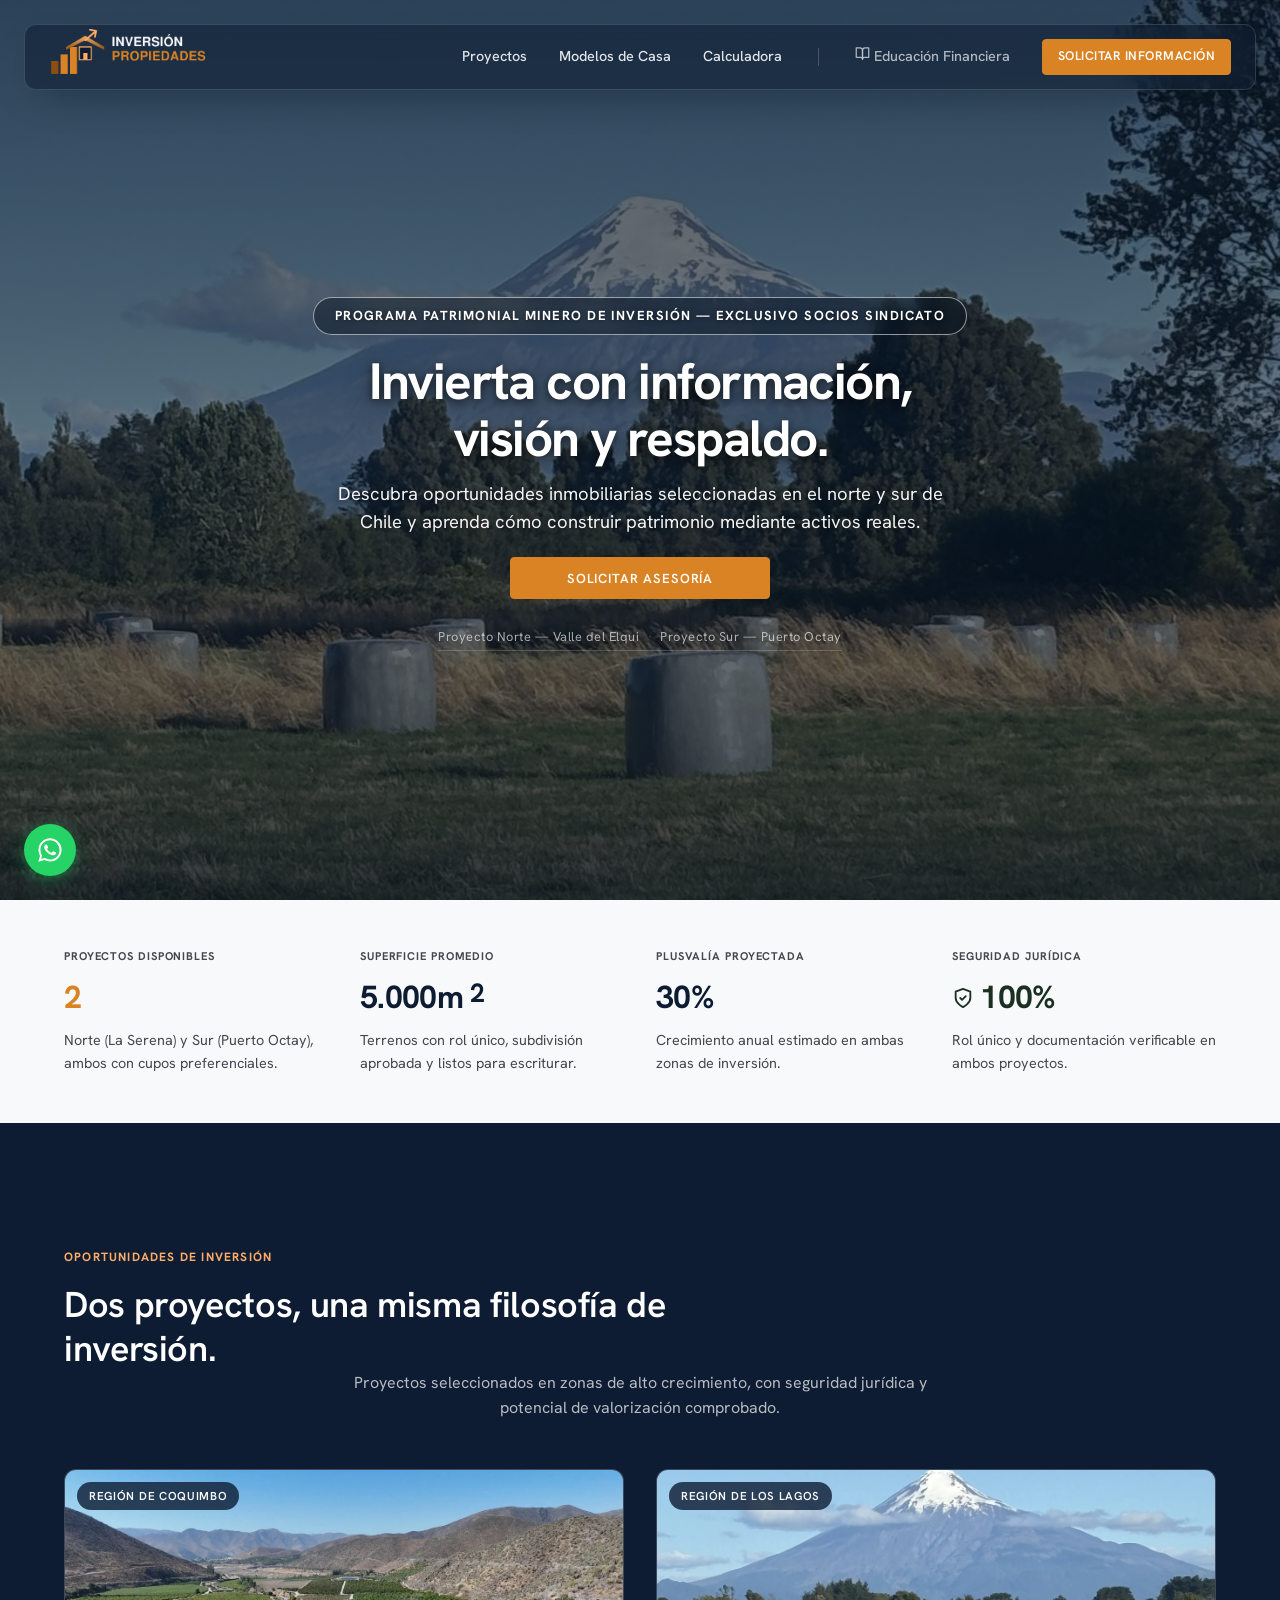
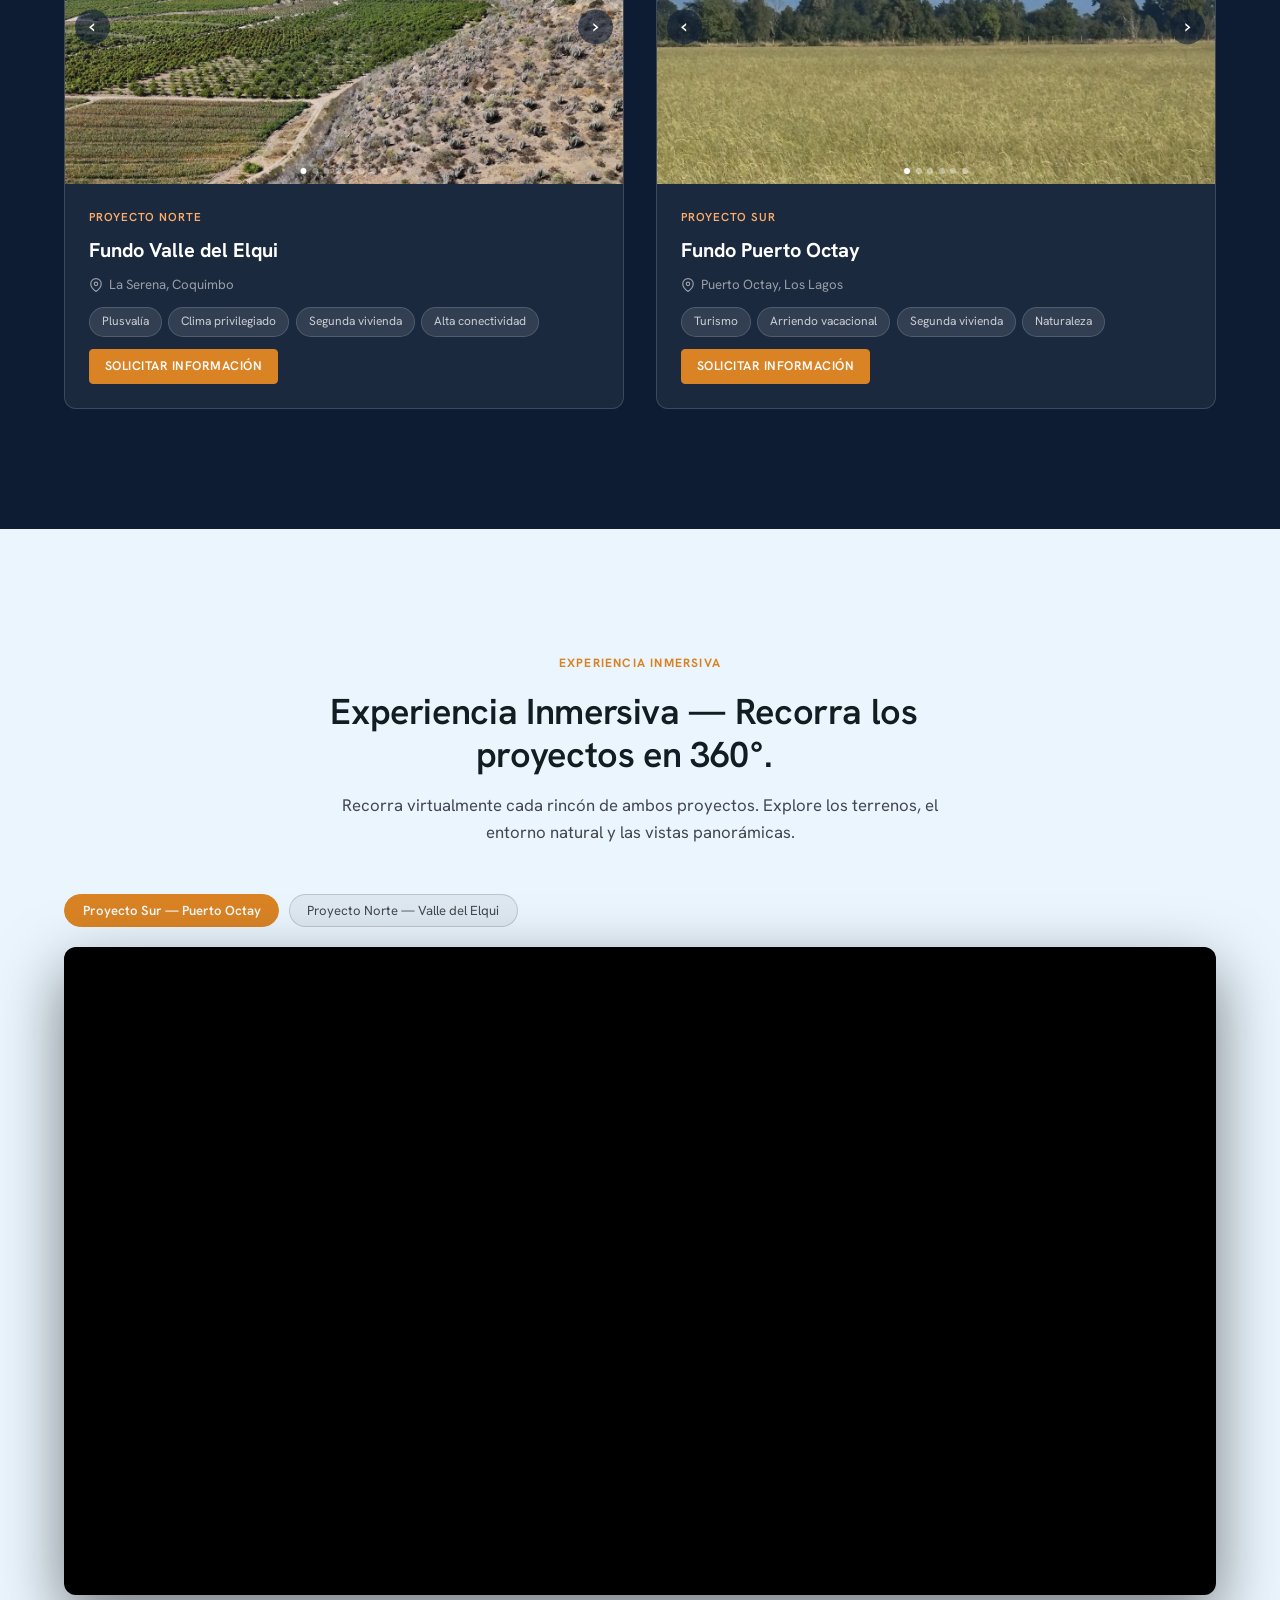
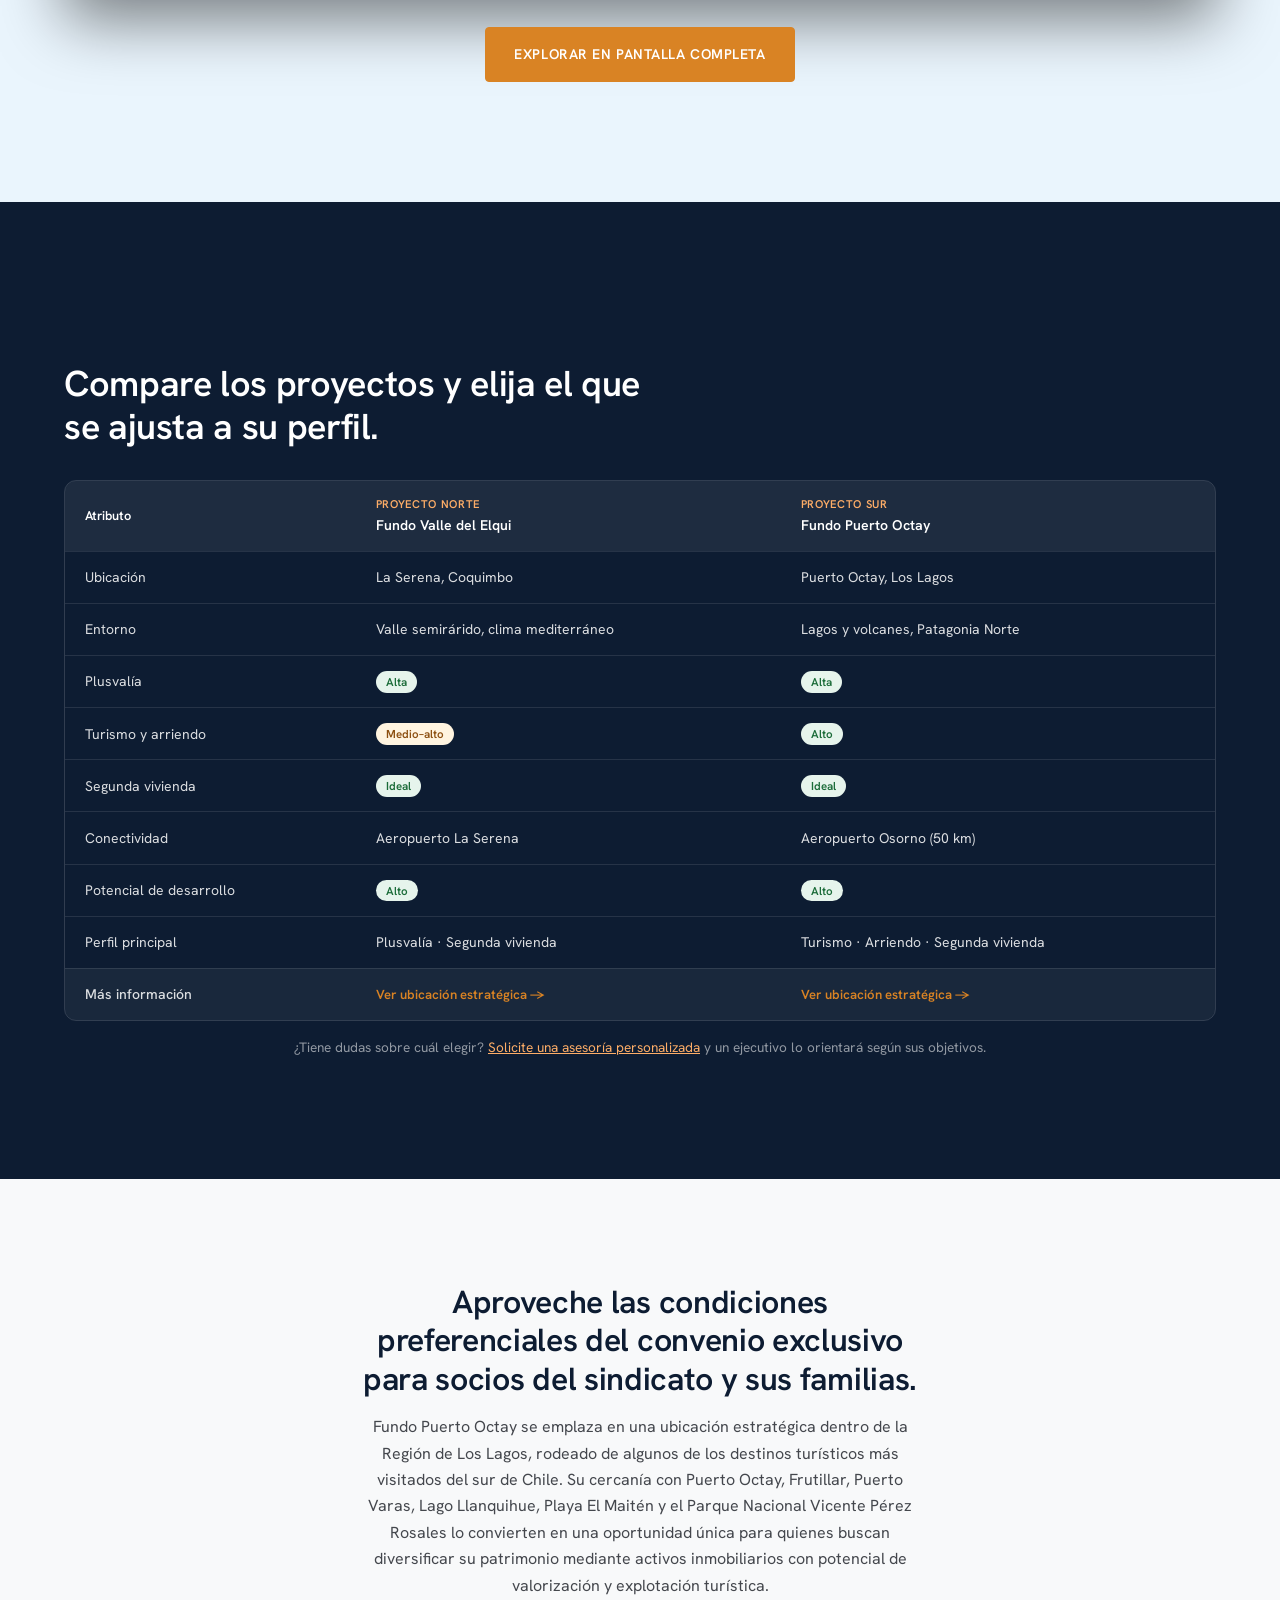
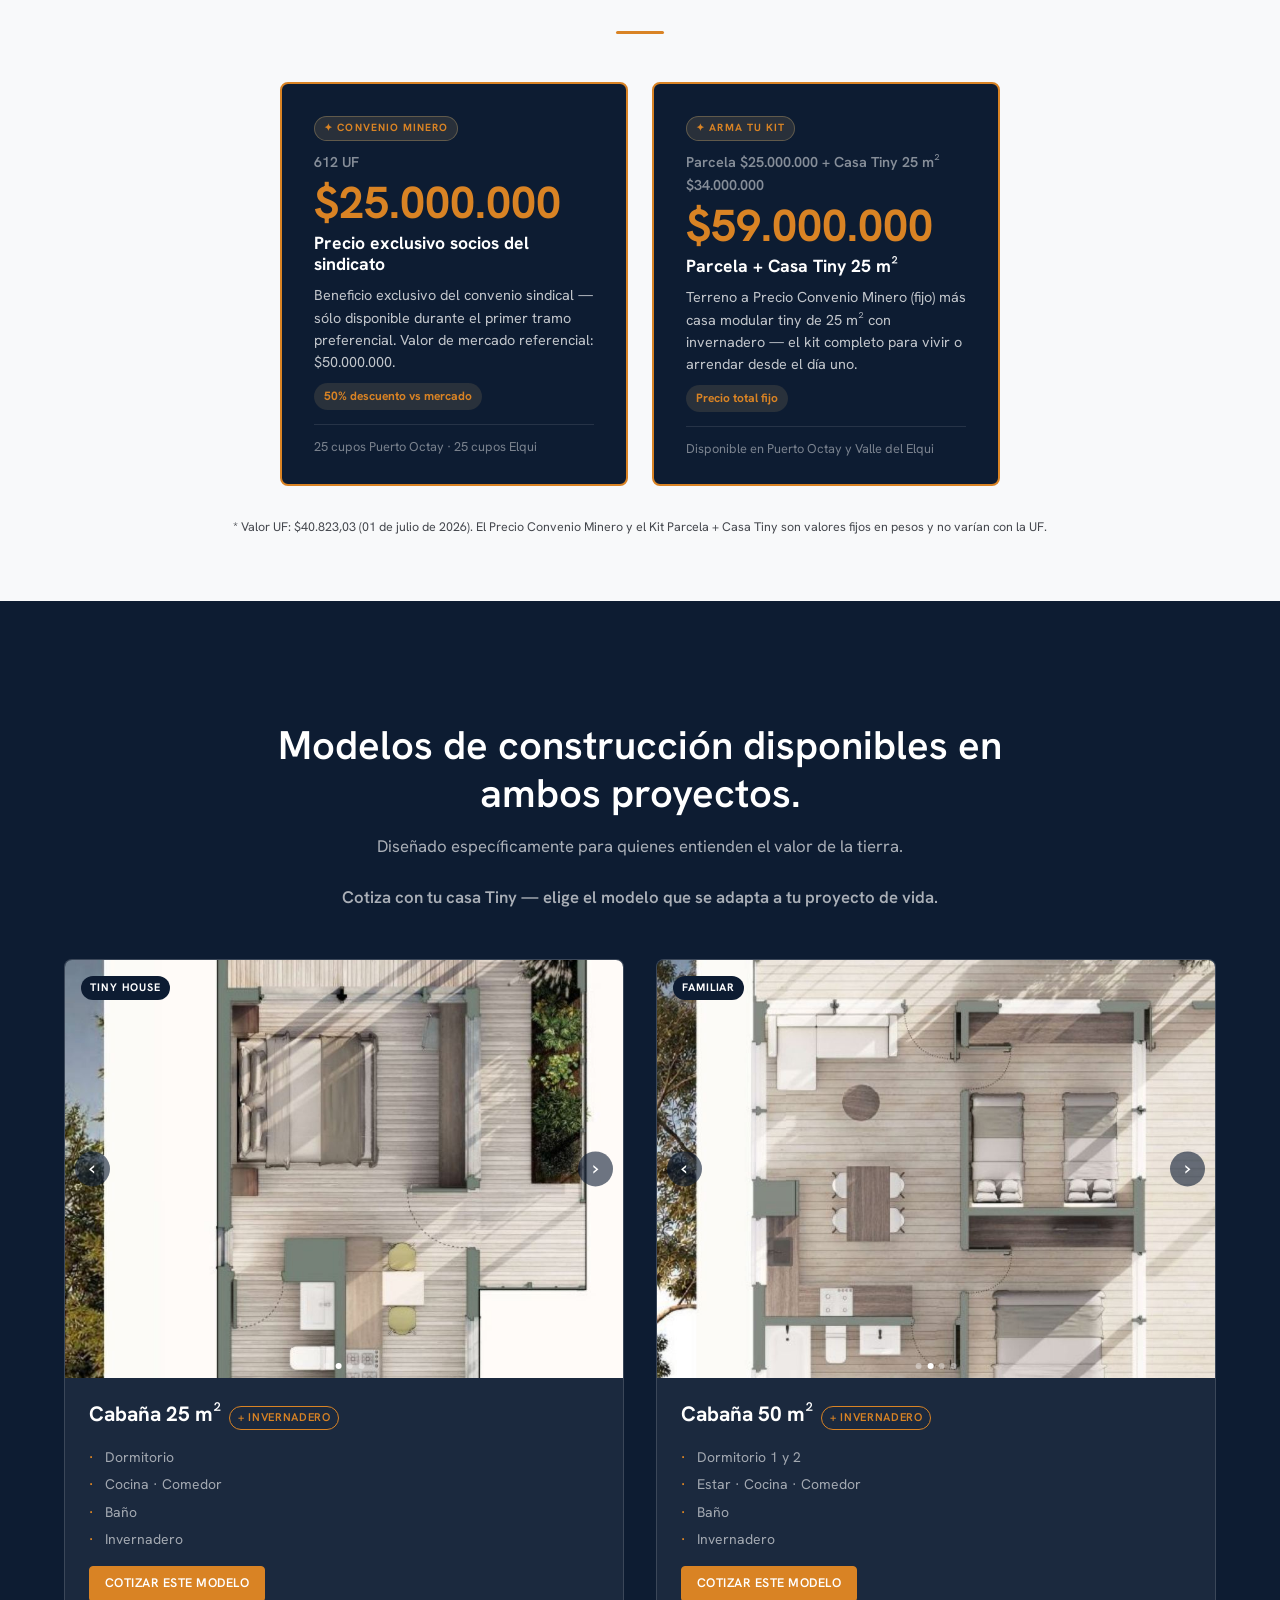
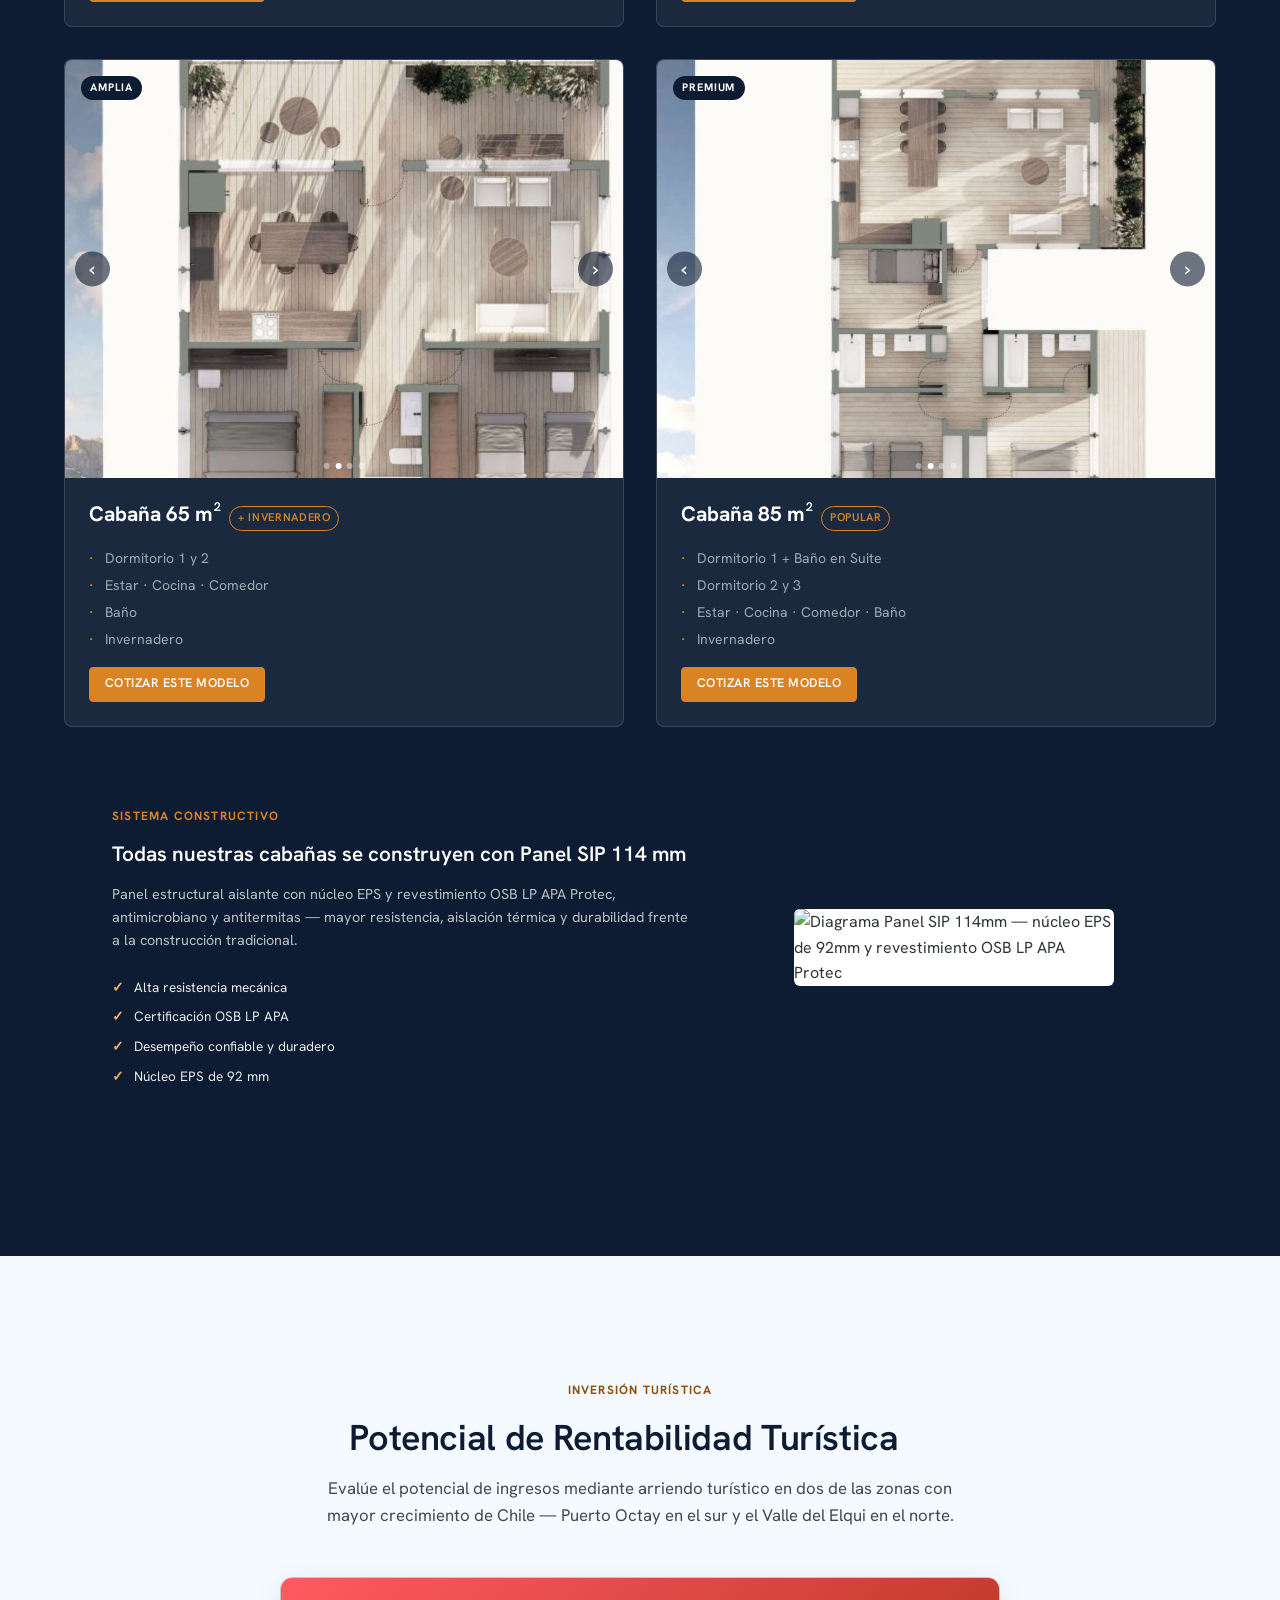
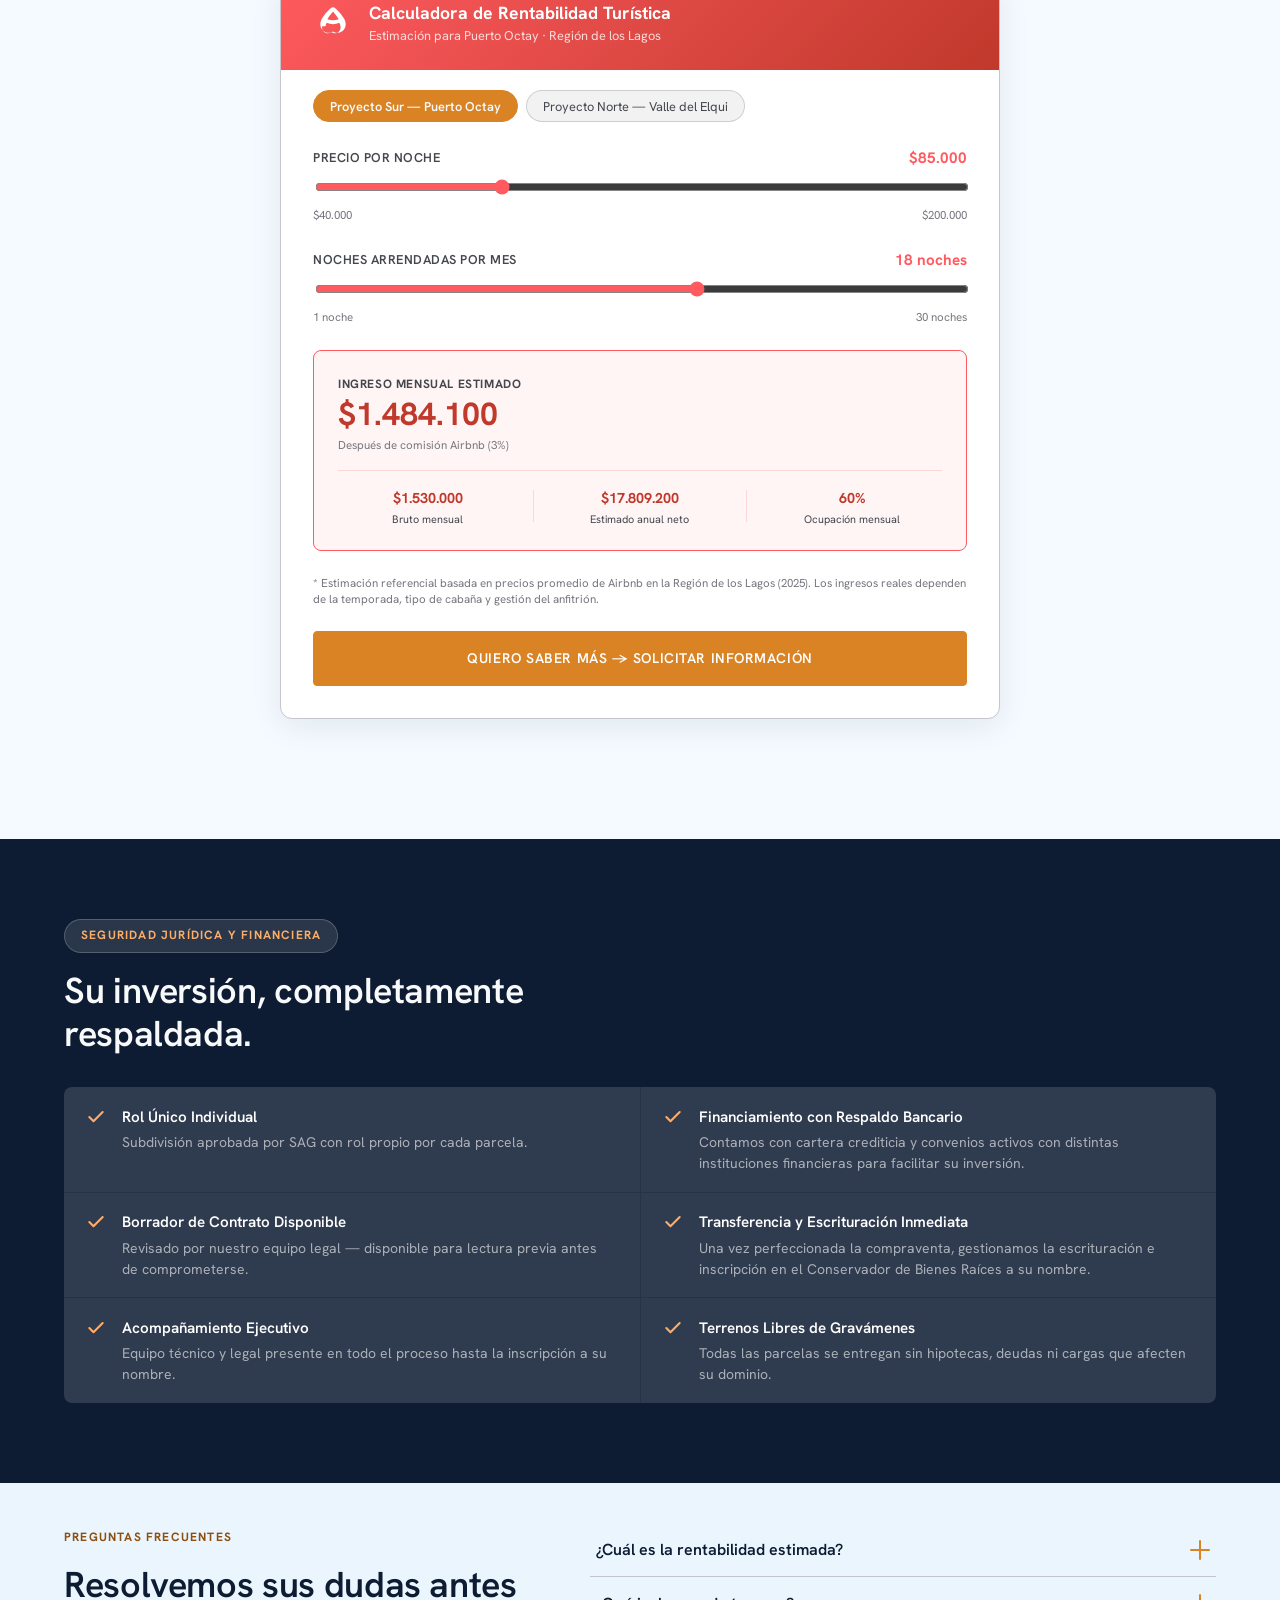
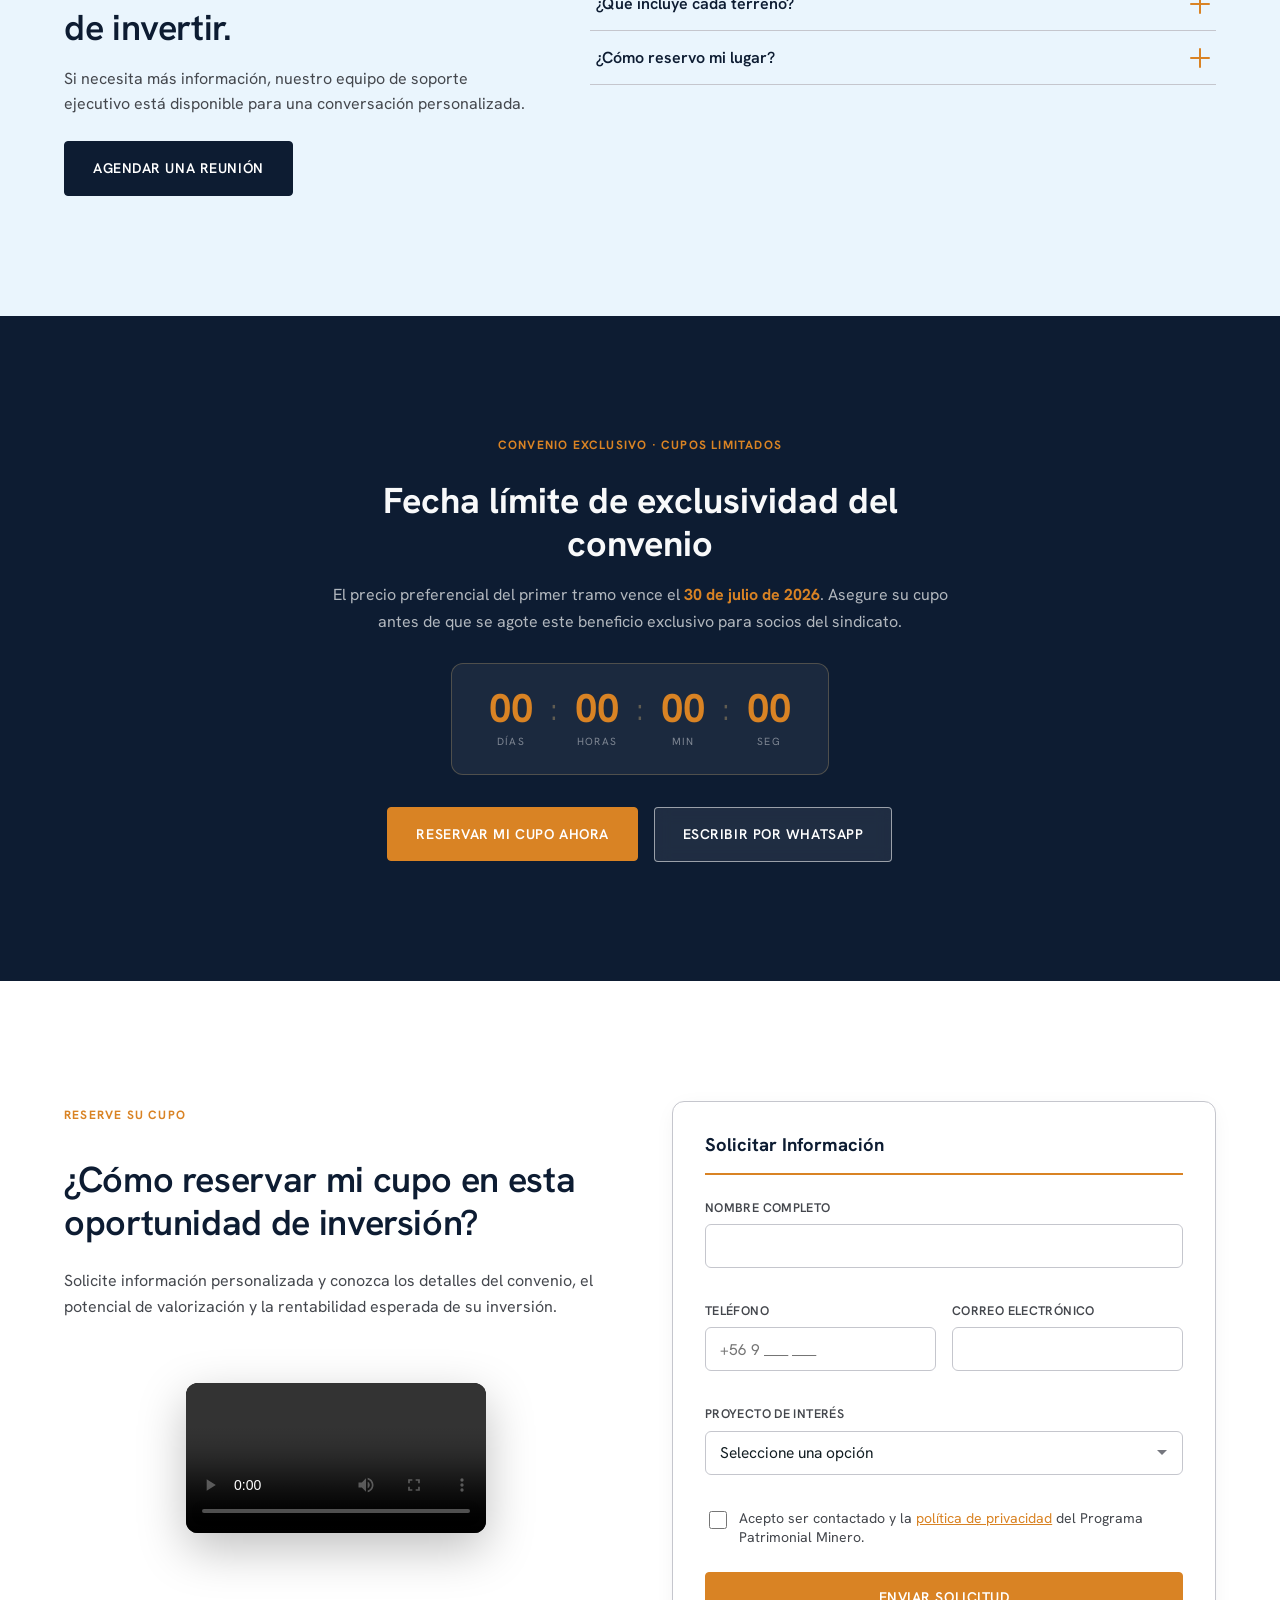
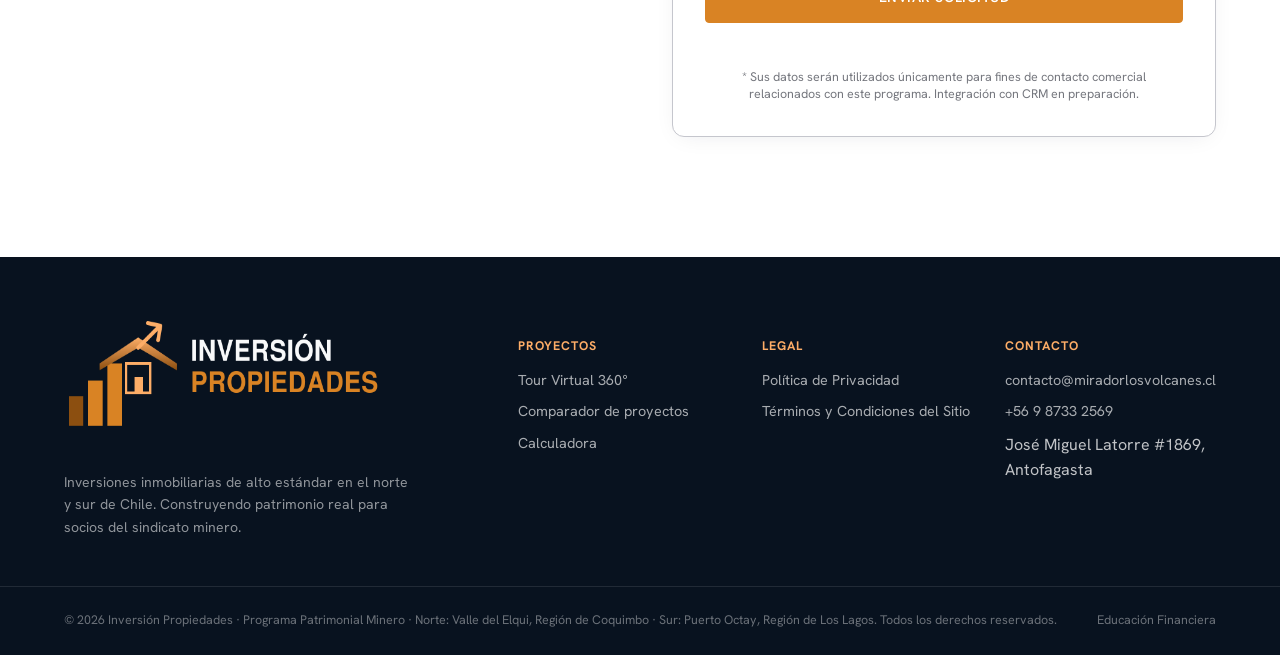
==== index.html @ 7488d9cf "Agregar banner Sistema Constructivo Panel SIP 114mm debajo de las tarjetas de casas (logo de proveed" ====
<!DOCTYPE html>
<html lang="es-CL">
<head>
  <meta charset="UTF-8">
  <meta name="viewport" content="width=device-width, initial-scale=1.0">
  <title>Programa Patrimonial Minero de Inversión | Fundo Puerto Octay — Puerto Octay</title>
  <meta name="description" content="Programa Patrimonial Minero de Inversión Inmobiliaria — Convenios Sindicales Mineros. 25 cupos exclusivos para socios del sindicato minero, con seguridad jurídica y plusvalía proyectada del 30% anual en Fundo Puerto Octay, Puerto Octay.">

  <!-- Open Graph -->
  <meta property="og:type" content="website">
  <meta property="og:title" content="Programa Patrimonial Minero de Inversión | Fundo Puerto Octay">
  <meta property="og:description" content="El legado de la minería, asegurado en la tierra. Inversión inmobiliaria de alto estándar en el corazón de Los Volcanes, Puerto Octay.">
  <meta property="og:image" content="assets/images/hero-volcanes.jpg">
  <meta property="og:locale" content="es_CL">
  <meta property="og:site_name" content="Programa Patrimonial Minero de Inversión">

  <link rel="preconnect" href="https://fonts.googleapis.com">
  <link rel="preconnect" href="https://fonts.gstatic.com" crossorigin>
  <link href="https://fonts.googleapis.com/css2?family=Hanken+Grotesk:wght@400;500;600;700&display=swap" rel="stylesheet">

  <link rel="icon" type="image/png" sizes="32x32" href="assets/images/favicon-32.png">
  <link rel="icon" type="image/png" sizes="192x192" href="assets/images/favicon-192.png">
  <link rel="apple-touch-icon" sizes="180x180" href="assets/images/favicon-180.png">
  <link rel="stylesheet" href="css/styles.css">

  <script>
    document.documentElement.classList.add('js');
    window.addEventListener('load', function () {
      setTimeout(function () {
        if (!window.__revealInit) {
          var els = document.querySelectorAll('.reveal');
          for (var i = 0; i < els.length; i++) { els[i].classList.add('is-visible'); }
        }
      }, 1000);
    });
  </script>
</head>
<body>

  <!-- ===================== HEADER ===================== -->
  <header class="header" id="header">
    <div class="container header__inner">
      <a href="#hero" class="header__logo"><img src="assets/images/logo-inversion-propiedades-header.png" alt="Inversión Propiedades" class="header__logo-img" height="56"></a>

      <!-- Links escritorio -->
      <div class="nav__desktop">
        <a href="#proyectos" class="nav__link">Proyectos</a>
        <a href="#masterplan" class="nav__link">Modelos de Casa</a>
        <a href="#rentabilidad" class="nav__link">Calculadora</a>
        <span class="nav__divider" aria-hidden="true"></span>
        <a href="pages/educacion-financiera.html" class="nav__link nav__link--blog" target="_blank" rel="noopener">
          <svg width="15" height="15" viewBox="0 0 24 24" fill="none" stroke="currentColor" stroke-width="2" stroke-linecap="round" stroke-linejoin="round" aria-hidden="true"><path d="M2 3h6a4 4 0 0 1 4 4v14a3 3 0 0 0-3-3H2z"/><path d="M22 3h-6a4 4 0 0 0-4 4v14a3 3 0 0 1 3-3h7z"/></svg>
          Educación Financiera
        </a>
        <a href="#formulario" class="btn btn--primary btn--sm">Solicitar Información</a>
      </div>

      <button class="nav__toggle" id="navToggle" aria-label="Abrir menú" aria-expanded="false" aria-controls="nav">
        <span></span><span></span><span></span>
      </button>
    </div>
  </header>

  <!-- Drawer lateral -->
  <nav class="nav" id="nav" aria-label="Navegación principal">
    <div class="nav__drawer-header">
      <span class="nav__drawer-title">Menú de Navegación</span>
      <button class="nav__drawer-close" id="navClose" aria-label="Cerrar menú">✕</button>
    </div>
    <a href="#proyectos" class="nav__link">Proyectos</a>
    <a href="#masterplan" class="nav__link">Modelos de Casa</a>
    <a href="#rentabilidad" class="nav__link">Calculadora</a>
    <a href="#faq" class="nav__link">Preguntas Frecuentes</a>
    <a href="pages/educacion-financiera.html" class="nav__link" target="_blank" rel="noopener">Educación Financiera</a>
    <a href="#formulario" class="btn btn--primary nav__drawer-cta">Solicitar Información</a>
  </nav>
  <div class="nav__backdrop" id="navBackdrop"></div>

  <main>

    <!-- ===================== HERO ===================== -->
    <section class="hero" id="hero">
      <div class="hero__media" aria-hidden="true">
        <img src="assets/images/hero-volcanes.jpg" alt="" class="hero__img" loading="eager">
        <div class="hero__overlay"></div>
      </div>

            <div class="container hero__content">

        <span class="hero__badge reveal">PROGRAMA PATRIMONIAL MINERO DE INVERSIÓN — EXCLUSIVO SOCIOS SINDICATO</span>
        <h1 class="hero__title reveal">Invierta con información,<br>visión y respaldo.</h1>
        <p class="hero__subtitle reveal">Descubra oportunidades inmobiliarias seleccionadas en el norte y sur de Chile y aprenda cómo construir patrimonio mediante activos reales.</p>
        <div class="hero__tour-actions reveal">
          <a href="#formulario" class="btn btn--primary">Solicitar asesoría</a>
        </div>
        <div class="hero__projects-hint reveal">
          <a href="#proyectos" class="hero__scroll-hint">
            <span>Proyecto Norte — Valle del Elqui</span>
            <span class="hero__hint-sep" aria-hidden="true">·</span>
            <span>Proyecto Sur — Puerto Octay</span>
          </a>
        </div>
      </div>
    </section>


    <!-- ===================== STATS ===================== -->
    <section class="stats" aria-label="Cifras del programa">
      <div class="container stats__grid">
        <article class="stat reveal">
          <span class="stat__label">Proyectos Disponibles</span>
          <span class="stat__value stat__value--copper">2</span>
          <p class="stat__desc">Norte (La Serena) y Sur (Puerto Octay), ambos con cupos preferenciales.</p>
        </article>
        <article class="stat reveal">
          <span class="stat__label">Superficie Promedio</span>
          <span class="stat__value">5.000m<sup>2</sup></span>
          <p class="stat__desc">Terrenos con rol único, subdivisión aprobada y listos para escriturar.</p>
        </article>
        <article class="stat reveal">
          <span class="stat__label">Plusvalía Proyectada</span>
          <span class="stat__value">30%</span>
          <p class="stat__desc">Crecimiento anual estimado en ambas zonas de inversión.</p>
        </article>
        <article class="stat reveal">
          <span class="stat__label">Seguridad Jurídica</span>
          <span class="stat__value stat__value--icon"><svg width="22" height="22" viewBox="0 0 24 24" fill="none" stroke="currentColor" stroke-width="2" stroke-linecap="round" stroke-linejoin="round" aria-hidden="true"><path d="M12 22s8-4 8-10V5l-8-3-8 3v7c0 6 8 10 8 10Z"/><path d="m9 12 2 2 4-4"/></svg>100%</span>
          <p class="stat__desc">Rol único y documentación verificable en ambos proyectos.</p>
        </article>
      </div>
    </section>


    <!-- ===================== PROYECTOS DISPONIBLES ===================== -->
    <section class="proyectos" id="proyectos">
      <div class="container">
        <span class="eyebrow reveal">Oportunidades de Inversión</span>
        <h2 class="section-title reveal">Dos proyectos, una misma filosofía de inversión.</h2>
        <p class="proyectos__lead reveal">Proyectos seleccionados en zonas de alto crecimiento, con seguridad jurídica y potencial de valorización comprobado.</p>
        <div class="proyectos__grid">
          <article class="proyecto-card reveal" id="card-norte">
            <div class="proyecto-card__media">
              <div class="card-carousel" id="carousel-norte">
                <div class="card-carousel__track">
                  <img src="assets/images/norte/norte-gallery-1.webp" alt="Fundo Valle del Elqui — La Serena" loading="lazy">
                  <img src="assets/images/norte/norte-gallery-3.webp" alt="Fundo Valle del Elqui — Terrenos" loading="lazy">
                  <img src="assets/images/norte/norte-gallery-4.webp" alt="Fundo Valle del Elqui — Entorno" loading="lazy">
                  <img src="assets/images/norte/norte-gallery-5.webp" alt="Fundo Valle del Elqui — Plusvalía" loading="lazy">
                  <img src="assets/images/norte/norte-gallery-8.webp" alt="Fundo Valle del Elqui — Clima" loading="lazy">
                  <img src="assets/images/norte/norte-gallery-9.webp" alt="Fundo Valle del Elqui — Vista" loading="lazy">
                  <img src="assets/images/norte/norte-gallery-10.webp" alt="Fundo Valle del Elqui — Paisaje" loading="lazy">
                  <img src="assets/images/norte/norte-gallery-11.webp" alt="Fundo Valle del Elqui — Premium" loading="lazy">
                </div>
                <button class="card-carousel__btn card-carousel__btn--prev" onclick="moveCarousel('carousel-norte',-1)" aria-label="Imagen anterior">‹</button>
                <button class="card-carousel__btn card-carousel__btn--next" onclick="moveCarousel('carousel-norte',1)" aria-label="Siguiente imagen">›</button>
                <div class="card-carousel__dots" id="carousel-norte-dots">
                  <span class="card-carousel__dot card-carousel__dot--active"></span>
                  <span class="card-carousel__dot"></span>
                  <span class="card-carousel__dot"></span>
                  <span class="card-carousel__dot"></span>
                  <span class="card-carousel__dot"></span>
                  <span class="card-carousel__dot"></span>
                  <span class="card-carousel__dot"></span>
                  <span class="card-carousel__dot"></span>
                </div>
              </div>
              <span class="proyecto-card__region">Región de Coquimbo</span>
            </div>
            <div class="proyecto-card__body">
              <span class="proyecto-card__eyebrow">Proyecto Norte</span>
              <h3 class="proyecto-card__title">Fundo Valle del Elqui</h3>
              <p class="proyecto-card__location">
                <svg width="14" height="14" viewBox="0 0 24 24" fill="none" stroke="currentColor" stroke-width="2" stroke-linecap="round" stroke-linejoin="round" aria-hidden="true"><path d="M21 10c0 7-9 13-9 13s-9-6-9-13a9 9 0 0 1 18 0z"/><circle cx="12" cy="10" r="3"/></svg>
                La Serena, Coquimbo
              </p>
              <div class="proyecto-card__tags">
                <span class="ptag">Plusvalía</span>
                <span class="ptag">Clima privilegiado</span>
                <span class="ptag">Segunda vivienda</span>
                <span class="ptag">Alta conectividad</span>
              </div>
              <a href="#formulario" class="btn btn--primary btn--sm">Solicitar información</a>
            </div>
          </article>
          <article class="proyecto-card reveal" id="card-sur">
            <div class="proyecto-card__media">
              <div class="card-carousel" id="carousel-sur">
                <div class="card-carousel__track">
                  <img src="assets/images/sur/gallery-1.webp" alt="Fundo Puerto Octay — entorno natural" loading="lazy">
                  <img src="assets/images/sur/gallery-2.webp" alt="Fundo Puerto Octay — paisaje patagónico" loading="lazy">
                  <img src="assets/images/sur/gallery-4.webp" alt="Fundo Puerto Octay — campo y entorno" loading="lazy">
                  <img src="assets/images/sur/gallery-5.webp" alt="Fundo Puerto Octay — vista campo" loading="lazy">
                  <img src="assets/images/sur/gallery-7.webp" alt="Fundo Puerto Octay — campo con volcanes" loading="lazy">
                  <img src="assets/images/sur/gallery-8.webp" alt="Fundo Puerto Octay — acceso Red Interlagos" loading="lazy">
                </div>
                <button class="card-carousel__btn card-carousel__btn--prev" onclick="moveCarousel('carousel-sur',-1)" aria-label="Imagen anterior">‹</button>
                <button class="card-carousel__btn card-carousel__btn--next" onclick="moveCarousel('carousel-sur',1)" aria-label="Siguiente imagen">›</button>
                <div class="card-carousel__dots" id="carousel-sur-dots">
                  <span class="card-carousel__dot card-carousel__dot--active"></span>
                  <span class="card-carousel__dot"></span>
                  <span class="card-carousel__dot"></span>
                  <span class="card-carousel__dot"></span>
                  <span class="card-carousel__dot"></span>
                  <span class="card-carousel__dot"></span>
                </div>
              </div>
              <span class="proyecto-card__region">Región de Los Lagos</span>
            </div>
            <div class="proyecto-card__body">
              <span class="proyecto-card__eyebrow">Proyecto Sur</span>
              <h3 class="proyecto-card__title">Fundo Puerto Octay</h3>
              <p class="proyecto-card__location">
                <svg width="14" height="14" viewBox="0 0 24 24" fill="none" stroke="currentColor" stroke-width="2" stroke-linecap="round" stroke-linejoin="round" aria-hidden="true"><path d="M21 10c0 7-9 13-9 13s-9-6-9-13a9 9 0 0 1 18 0z"/><circle cx="12" cy="10" r="3"/></svg>
                Puerto Octay, Los Lagos
              </p>
              <div class="proyecto-card__tags">
                <span class="ptag">Turismo</span>
                <span class="ptag">Arriendo vacacional</span>
                <span class="ptag">Segunda vivienda</span>
                <span class="ptag">Naturaleza</span>
              </div>
              <a href="#formulario" class="btn btn--primary btn--sm">Solicitar información</a>
            </div>
          </article>
        </div>
      </div>
    </section>


    <!-- ===================== EXPERIENCIA INMERSIVA ===================== -->
    <section class="tour360" id="tour360">
      <div class="container">
        <div class="tour360__head">
          <span class="eyebrow reveal">Experiencia Inmersiva</span>
          <h2 class="section-title reveal">Experiencia Inmersiva — Recorra los proyectos en 360°.</h2>
          <p class="tour360__lead reveal">Recorra virtualmente cada rincón de ambos proyectos. Explore los terrenos, el entorno natural y las vistas panorámicas.</p>
        </div>
        <div class="tour360__tabs reveal" id="tour360Tabs">
          <button class="tour-tab tour-tab--active" onclick="switchTour('sur', this)">Proyecto Sur — Puerto Octay</button>
          <button class="tour-tab" onclick="switchTour('norte', this)">Proyecto Norte — Valle del Elqui</button>
        </div>
        <div class="tour360__frame reveal" id="tour360Frame" role="region" aria-label="Tour virtual 360°">
          <iframe
            id="tour360Iframe"
            src="https://www.lanube360.com/mirador-volcanes/"
            title="Tour virtual 360° — Fundo Puerto Octay, Puerto Octay"
            loading="lazy"
            allowfullscreen
            allow="fullscreen; gyroscope; accelerometer"
            referrerpolicy="no-referrer-when-downgrade">
          </iframe>
        </div>
        <div class="tour360__cta reveal" id="tour360Cta">
          <a href="https://www.lanube360.com/mirador-volcanes/" target="_blank" rel="noopener noreferrer" class="btn btn--primary" id="tour360Link">Explorar en pantalla completa</a>
        </div>
      </div>
    </section>

    <!-- ===================== COMPARADOR DE PROYECTOS ===================== -->
    <section class="comparador" id="comparador">
      <div class="container">
        <span class="eyebrow reveal">Comparador de Proyectos</span>
        <h2 class="section-title reveal">Compare los proyectos y elija el que se ajusta a su perfil.</h2>
        <div class="comparador__table-wrap reveal">
          <table class="comp-table">
            <thead>
              <tr>
                <th scope="col">Atributo</th>
                <th scope="col" class="comp-table__col--norte">
                  <span class="comp-table__proj">Proyecto Norte</span>
                  <span class="comp-table__name">Fundo Valle del Elqui</span>
                </th>
                <th scope="col" class="comp-table__col--sur">
                  <span class="comp-table__proj">Proyecto Sur</span>
                  <span class="comp-table__name">Fundo Puerto Octay</span>
                </th>
              </tr>
            </thead>
            <tbody>
              <tr>
                <td>Ubicación</td>
                <td>La Serena, Coquimbo</td>
                <td>Puerto Octay, Los Lagos</td>
              </tr>
              <tr>
                <td>Entorno</td>
                <td>Valle semirárido, clima mediterráneo</td>
                <td>Lagos y volcanes, Patagonia Norte</td>
              </tr>
              <tr>
                <td>Plusvalía</td>
                <td><span class="comp-badge comp-badge--yes">Alta</span></td>
                <td><span class="comp-badge comp-badge--yes">Alta</span></td>
              </tr>
              <tr>
                <td>Turismo y arriendo</td>
                <td><span class="comp-badge comp-badge--med">Medio–alto</span></td>
                <td><span class="comp-badge comp-badge--yes">Alto</span></td>
              </tr>
              <tr>
                <td>Segunda vivienda</td>
                <td><span class="comp-badge comp-badge--yes">Ideal</span></td>
                <td><span class="comp-badge comp-badge--yes">Ideal</span></td>
              </tr>
              <tr>
                <td>Conectividad</td>
                <td>Aeropuerto La Serena</td>
                <td>Aeropuerto Osorno (50 km)</td>
              </tr>
              <tr>
                <td>Potencial de desarrollo</td>
                <td><span class="comp-badge comp-badge--yes">Alto</span></td>
                <td><span class="comp-badge comp-badge--yes">Alto</span></td>
              </tr>
              <tr>
                <td>Perfil principal</td>
                <td>Plusvalía · Segunda vivienda</td>
                <td>Turismo · Arriendo · Segunda vivienda</td>
              </tr>
              <tr class="comp-table__row--cta">
                <td>Más información</td>
                <td><a href="pages/ubicacion-norte.html" target="_blank" class="comp-link">Ver ubicación estratégica →</a></td>
                <td><a href="pages/ubicacion-sur.html" target="_blank" class="comp-link">Ver ubicación estratégica →</a></td>
              </tr>
            </tbody>
          </table>
        </div>
        <p class="comparador__note reveal">¿Tiene dudas sobre cuál elegir? <a href="#formulario">Solicite una asesoría personalizada</a> y un ejecutivo lo orientará según sus objetivos.</p>
      </div>
    </section>

    <!-- ===================== PRECIOS / CONVENIO ===================== -->
    <section class="pricing" id="precios">
      <div class="container">
        <div class="pricing__head">
          <span class="eyebrow reveal">Patrimonio Inteligente</span>
          <h2 class="section-title reveal">Aproveche las condiciones preferenciales del convenio exclusivo para socios del sindicato y sus familias.</h2>
          <p class="pricing__lead reveal">Fundo Puerto Octay se emplaza en una ubicación estratégica dentro de la Región de Los Lagos, rodeado de algunos de los destinos turísticos más visitados del sur de Chile. Su cercanía con Puerto Octay, Frutillar, Puerto Varas, Lago Llanquihue, Playa El Maitén y el Parque Nacional Vicente Pérez Rosales lo convierten en una oportunidad única para quienes buscan diversificar su patrimonio mediante activos inmobiliarios con potencial de valorización y explotación turística.</p>
          <div class="pricing__divider" aria-hidden="true"></div>
        </div>

        <div class="pricing__grid pricing__grid--2">

          <!-- Precio Convenio Minero -->
          <div class="price-card price-card--highlight reveal">
            <span class="price-card__promo">✦ Convenio Minero</span>
            <span class="price-card__uf">612 UF</span>
            <span class="price-card__value">$25.000.000</span>
            <h3 class="price-card__label">Precio exclusivo socios del sindicato</h3>
            <p class="price-card__desc">Beneficio exclusivo del convenio sindical — sólo disponible durante el primer tramo preferencial. Valor de mercado referencial: $50.000.000.</p>
            <span class="price-card__discount">50% descuento vs mercado</span>
            <p class="price-card__cupos">25 cupos Puerto Octay · 25 cupos Elqui</p>
          </div>

          <!-- Arma tu Kit -->
          <div class="price-card price-card--highlight reveal">
            <span class="price-card__promo">✦ Arma tu Kit</span>
            <span class="price-card__uf">Parcela $25.000.000 + Casa Tiny 25 m² $34.000.000</span>
            <span class="price-card__value">$59.000.000</span>
            <h3 class="price-card__label">Parcela + Casa Tiny 25 m²</h3>
            <p class="price-card__desc">Terreno a Precio Convenio Minero (fijo) más casa modular tiny de 25 m² con invernadero — el kit completo para vivir o arrendar desde el día uno.</p>
            <span class="price-card__discount">Precio total fijo</span>
            <p class="price-card__cupos">Disponible en Puerto Octay y Valle del Elqui</p>
          </div>

        </div>
        <p class="pricing__uf-note">* Valor UF: $40.823,03 (01 de julio de 2026). El Precio Convenio Minero y el Kit Parcela + Casa Tiny son valores fijos en pesos y no varían con la UF.</p>
      </div>
    </section>


    <!-- ===================== MODELOS CONSTRUCTIVOS ===================== -->
    <section class="intro" id="masterplan">
      <div class="container">
        <div class="intro__head">
          <h2 class="intro__title reveal">Modelos de construcción disponibles en ambos proyectos.</h2>
          <p class="intro__subtitle reveal">Diseñado específicamente para quienes entienden el valor de la tierra.</p>
          <p class="intro__cta-line reveal">Cotiza con tu casa Tiny — elige el modelo que se adapta a tu proyecto de vida.</p>
        </div>

        <div class="casas__grid">

          <!-- Cabaña 25 m² -->
          <article class="casa-card reveal">
            <div class="casa-card__media">
              <div class="card-carousel" id="carousel-casa25">
                <div class="card-carousel__track">
                  <img src="assets/images/casas/exterior-25m2.jpg" alt="Cabaña bioclimática 25m² — exterior, Fundo Puerto Octay" loading="lazy">
                  <img src="assets/images/casas/plano-25m2.jpg" alt="Cabaña bioclimática 25m² — planta" loading="lazy">
                  <img src="assets/images/casas/corte-25m2.jpg" alt="Cabaña bioclimática 25m² — corte axonométrico" loading="lazy">
                  <img src="assets/images/casas/ciclo-25m2.jpg" alt="Cabaña bioclimática 25m² — ciclo bioclimático" loading="lazy">
                </div>
                <button class="card-carousel__btn card-carousel__btn--prev" onclick="moveCarousel('carousel-casa25',-1)" aria-label="Imagen anterior">‹</button>
                <button class="card-carousel__btn card-carousel__btn--next" onclick="moveCarousel('carousel-casa25',1)" aria-label="Siguiente imagen">›</button>
                <div class="card-carousel__dots">
                  <span class="card-carousel__dot card-carousel__dot--active"></span>
                  <span class="card-carousel__dot"></span>
                  <span class="card-carousel__dot"></span>
                  <span class="card-carousel__dot"></span>
                </div>
              </div>
              <span class="casa-card__tag">Tiny House</span>
            </div>
            <div class="casa-card__body">
              <div class="casa-card__header">
                <h3 class="casa-card__title">Cabaña 25 m²</h3>
                <span class="casa-card__badge">+ Invernadero</span>
              </div>
              <ul class="casa-card__rooms">
                <li>Dormitorio</li>
                <li>Cocina · Comedor</li>
                <li>Baño</li>
                <li>Invernadero</li>
              </ul>
              <a href="#formulario" class="btn btn--primary btn--sm">Cotizar este modelo</a>
            </div>
          </article>

          <!-- Cabaña 50 m² -->
          <article class="casa-card reveal">
            <div class="casa-card__media">
              <div class="card-carousel" id="carousel-casa50">
                <div class="card-carousel__track">
                  <img src="assets/images/casas/exterior-50m2.jpg" alt="Cabaña bioclimática 50m² — exterior, Fundo Puerto Octay" loading="lazy">
                  <img src="assets/images/casas/plano-50m2.jpg" alt="Cabaña bioclimática 50m² — planta" loading="lazy">
                  <img src="assets/images/casas/corte-50m2.jpg" alt="Cabaña bioclimática 50m² — corte axonométrico" loading="lazy">
                  <img src="assets/images/casas/ciclo-50m2.jpg" alt="Cabaña bioclimática 50m² — ciclo bioclimático" loading="lazy">
                </div>
                <button class="card-carousel__btn card-carousel__btn--prev" onclick="moveCarousel('carousel-casa50',-1)" aria-label="Imagen anterior">‹</button>
                <button class="card-carousel__btn card-carousel__btn--next" onclick="moveCarousel('carousel-casa50',1)" aria-label="Siguiente imagen">›</button>
                <div class="card-carousel__dots">
                  <span class="card-carousel__dot card-carousel__dot--active"></span>
                  <span class="card-carousel__dot"></span>
                  <span class="card-carousel__dot"></span>
                  <span class="card-carousel__dot"></span>
                </div>
              </div>
              <span class="casa-card__tag">Familiar</span>
            </div>
            <div class="casa-card__body">
              <div class="casa-card__header">
                <h3 class="casa-card__title">Cabaña 50 m²</h3>
                <span class="casa-card__badge">+ Invernadero</span>
              </div>
              <ul class="casa-card__rooms">
                <li>Dormitorio 1 y 2</li>
                <li>Estar · Cocina · Comedor</li>
                <li>Baño</li>
                <li>Invernadero</li>
              </ul>
              <a href="#formulario" class="btn btn--primary btn--sm">Cotizar este modelo</a>
            </div>
          </article>

          <!-- Cabaña 65 m² -->
          <article class="casa-card reveal">
            <div class="casa-card__media">
              <div class="card-carousel" id="carousel-casa65">
                <div class="card-carousel__track">
                  <img src="assets/images/casas/exterior-65m2.jpg" alt="Cabaña bioclimática 65m² — exterior, Fundo Puerto Octay" loading="lazy">
                  <img src="assets/images/casas/plano-65m2.jpg" alt="Cabaña bioclimática 65m² — planta" loading="lazy">
                  <img src="assets/images/casas/corte-65m2.jpg" alt="Cabaña bioclimática 65m² — corte axonométrico" loading="lazy">
                  <img src="assets/images/casas/ciclo-65m2.jpg" alt="Cabaña bioclimática 65m² — ciclo bioclimático" loading="lazy">
                </div>
                <button class="card-carousel__btn card-carousel__btn--prev" onclick="moveCarousel('carousel-casa65',-1)" aria-label="Imagen anterior">‹</button>
                <button class="card-carousel__btn card-carousel__btn--next" onclick="moveCarousel('carousel-casa65',1)" aria-label="Siguiente imagen">›</button>
                <div class="card-carousel__dots">
                  <span class="card-carousel__dot card-carousel__dot--active"></span>
                  <span class="card-carousel__dot"></span>
                  <span class="card-carousel__dot"></span>
                  <span class="card-carousel__dot"></span>
                </div>
              </div>
              <span class="casa-card__tag">Amplia</span>
            </div>
            <div class="casa-card__body">
              <div class="casa-card__header">
                <h3 class="casa-card__title">Cabaña 65 m²</h3>
                <span class="casa-card__badge">+ Invernadero</span>
              </div>
              <ul class="casa-card__rooms">
                <li>Dormitorio 1 y 2</li>
                <li>Estar · Cocina · Comedor</li>
                <li>Baño</li>
                <li>Invernadero</li>
              </ul>
              <a href="#formulario" class="btn btn--primary btn--sm">Cotizar este modelo</a>
            </div>
          </article>

          <!-- Cabaña 85 m² -->
          <article class="casa-card reveal">
            <div class="casa-card__media">
              <div class="card-carousel" id="carousel-casa85">
                <div class="card-carousel__track">
                  <img src="assets/images/casas/exterior-85m2.jpg" alt="Cabaña bioclimática 85m² — exterior, Fundo Puerto Octay" loading="lazy">
                  <img src="assets/images/casas/plano-85m2.jpg" alt="Cabaña bioclimática 85m² — planta" loading="lazy">
                  <img src="assets/images/casas/corte-85m2.jpg" alt="Cabaña bioclimática 85m² — corte axonométrico" loading="lazy">
                  <img src="assets/images/casas/ciclo-85m2.jpg" alt="Cabaña bioclimática 85m² — ciclo bioclimático" loading="lazy">
                </div>
                <button class="card-carousel__btn card-carousel__btn--prev" onclick="moveCarousel('carousel-casa85',-1)" aria-label="Imagen anterior">‹</button>
                <button class="card-carousel__btn card-carousel__btn--next" onclick="moveCarousel('carousel-casa85',1)" aria-label="Siguiente imagen">›</button>
                <div class="card-carousel__dots">
                  <span class="card-carousel__dot card-carousel__dot--active"></span>
                  <span class="card-carousel__dot"></span>
                  <span class="card-carousel__dot"></span>
                  <span class="card-carousel__dot"></span>
                </div>
              </div>
              <span class="casa-card__tag">Premium</span>
            </div>
            <div class="casa-card__body">
              <div class="casa-card__header">
                <h3 class="casa-card__title">Cabaña 85 m²</h3>
                <span class="casa-card__badge">Popular</span>
              </div>
              <ul class="casa-card__rooms">
                <li>Dormitorio 1 + Baño en Suite</li>
                <li>Dormitorio 2 y 3</li>
                <li>Estar · Cocina · Comedor · Baño</li>
                <li>Invernadero</li>
              </ul>
              <a href="#formulario" class="btn btn--primary btn--sm">Cotizar este modelo</a>
            </div>
          </article>

        </div>

        <div class="sip-banner reveal">
          <div class="sip-banner__text">
            <span class="eyebrow" style="color: var(--color-copper); display:block; margin-bottom: var(--space-2);">Sistema constructivo</span>
            <h3 class="sip-banner__title">Todas nuestras cabañas se construyen con Panel SIP 114 mm</h3>
            <p class="sip-banner__desc">Panel estructural aislante con núcleo EPS y revestimiento OSB LP APA Protec, antimicrobiano y antitermitas — mayor resistencia, aislación térmica y durabilidad frente a la construcción tradicional.</p>
            <ul class="sip-banner__list">
              <li>Alta resistencia mecánica</li>
              <li>Certificación OSB LP APA</li>
              <li>Desempeño confiable y duradero</li>
              <li>Núcleo EPS de 92 mm</li>
            </ul>
          </div>
          <div class="sip-banner__media">
            <img src="assets/images/panel-sip-114mm.png" alt="Diagrama Panel SIP 114mm — núcleo EPS de 92mm y revestimiento OSB LP APA Protec" loading="lazy">
          </div>
        </div>

      </div>
    </section>

    <!-- ===================== POTENCIAL DE RENTABILIDAD TURÍSTICA ===================== -->
    <section class="airbnb-section" id="rentabilidad">
      <div class="container">
        <div class="airbnb-section__head">
          <span class="eyebrow reveal">Inversión Turística</span>
          <h2 class="section-title reveal">Potencial de Rentabilidad Turística</h2>
          <p class="airbnb-section__lead reveal">Evalúe el potencial de ingresos mediante arriendo turístico en dos de las zonas con mayor crecimiento de Chile — Puerto Octay en el sur y el Valle del Elqui en el norte.</p>
        </div>

        <div class="airbnb-section__card reveal">
          <div class="airbnb-modal__header">
            <svg class="airbnb-modal__logo" viewBox="0 0 24 24" fill="currentColor" aria-hidden="true">
              <path d="M12.003 2c-1.5 0-5.5 4.5-7 7.5-1 2.1-.8 4.3.5 5.9 1 1.2 2.4 1.9 4 1.9.9 0 1.8-.3 2.5-.8.7.5 1.6.8 2.5.8 1.6 0 3-.7 4-1.9 1.3-1.6 1.5-3.8.5-5.9-1.5-3-5.5-7.5-7-7.5zm0 2.5c.8.9 2.2 2.7 3.4 4.6-1 .4-2.2.6-3.4.6s-2.4-.2-3.4-.6c1.2-1.9 2.6-3.7 3.4-4.6zm-4.5 8.8c.1-.7.4-1.4.8-2 1.1.5 2.4.8 3.7.8s2.6-.3 3.7-.8c.4.6.7 1.3.8 2 .2 1.1-.1 2.2-.8 3-.7.8-1.6 1.2-2.7 1.2-.6 0-1.2-.2-1.7-.6l-.3-.2-.3.2c-.5.4-1.1.6-1.7.6-1.1 0-2-.4-2.7-1.2-.7-.8-1-1.9-.8-3z"/>
            </svg>
            <div>
              <h3 class="airbnb-modal__title">Calculadora de Rentabilidad Turística</h3>
              <p class="airbnb-modal__subtitle" id="calcSubtitle">Estimación para Puerto Octay · Región de los Lagos</p>
            </div>
          </div>
          <div class="calc-selector">
            <button class="calc-tab calc-tab--active" data-project="sur" onclick="switchCalcProject('sur', this)">Proyecto Sur — Puerto Octay</button>
            <button class="calc-tab" data-project="norte" onclick="switchCalcProject('norte', this)">Proyecto Norte — Valle del Elqui</button>
          </div>

          <div class="airbnb-modal__body">

            <div class="airbnb-slider">
              <div class="airbnb-slider__head">
                <label class="airbnb-slider__label" for="sliderPrecio">Precio por noche</label>
                <span class="airbnb-slider__val" id="labelPrecio">$85.000</span>
              </div>
              <input class="airbnb-slider__input" type="range" id="sliderPrecio"
                     min="40000" max="200000" step="5000" value="85000"
                     aria-label="Precio por noche en pesos chilenos">
              <div class="airbnb-slider__range-labels">
                <span>$40.000</span><span>$200.000</span>
              </div>
            </div>

            <div class="airbnb-slider">
              <div class="airbnb-slider__head">
                <label class="airbnb-slider__label" for="sliderNoches">Noches arrendadas por mes</label>
                <span class="airbnb-slider__val" id="labelNoches">18 noches</span>
              </div>
              <input class="airbnb-slider__input" type="range" id="sliderNoches"
                     min="1" max="30" step="1" value="18"
                     aria-label="Noches arrendadas por mes">
              <div class="airbnb-slider__range-labels">
                <span>1 noche</span><span>30 noches</span>
              </div>
            </div>

            <!-- Resultado -->
            <div class="airbnb-result">
              <div class="airbnb-result__main">
                <span class="airbnb-result__label">Ingreso mensual estimado</span>
                <span class="airbnb-result__amount" id="resultMensual">$1.275.000</span>
                <span class="airbnb-result__note">Después de comisión Airbnb (3%)</span>
              </div>
              <div class="airbnb-result__row">
                <div class="airbnb-result__item">
                  <span class="airbnb-result__item-val" id="resultBruto">$1.530.000</span>
                  <span class="airbnb-result__item-lbl">Bruto mensual</span>
                </div>
                <div class="airbnb-result__divider" aria-hidden="true"></div>
                <div class="airbnb-result__item">
                  <span class="airbnb-result__item-val" id="resultAnual">$15.300.000</span>
                  <span class="airbnb-result__item-lbl">Estimado anual neto</span>
                </div>
                <div class="airbnb-result__divider" aria-hidden="true"></div>
                <div class="airbnb-result__item">
                  <span class="airbnb-result__item-val" id="resultOcupacion">60%</span>
                  <span class="airbnb-result__item-lbl">Ocupación mensual</span>
                </div>
              </div>
            </div>

            <p class="airbnb-modal__disclaimer" id="calcDisclaimer">* Estimación referencial basada en precios promedio de Airbnb en la Región de los Lagos (2025). Los ingresos reales dependen de la temporada, tipo de cabaña y gestión del anfitrión.</p>

            <a href="#formulario" class="btn btn--primary btn--block" id="airbnbCta">Quiero saber más → Solicitar información</a>
          </div>
        </div>
      </div>
    </section>

    <!-- ===================== RESPALDO ===================== -->
    <section class="backing" id="respaldo">
      <div class="container">
        <div class="backing__header reveal">
          <span class="eyebrow eyebrow--light">Seguridad jurídica y financiera</span>
          <h2 class="section-title section-title--light">Su inversión, completamente respaldada.</h2>
        </div>
        <div class="backing__grid">
          <div class="backing__item reveal">
            <span class="backing__icon" aria-hidden="true">
              <svg viewBox="0 0 24 24" fill="none" stroke="currentColor" stroke-width="2.5" stroke-linecap="round" stroke-linejoin="round"><polyline points="20 6 9 17 4 12"/></svg>
            </span>
            <div class="backing__body">
              <strong>Rol Único Individual</strong>
              <span>Subdivisión aprobada por SAG con rol propio por cada parcela.</span>
            </div>
          </div>
          <div class="backing__item reveal">
            <span class="backing__icon" aria-hidden="true">
              <svg viewBox="0 0 24 24" fill="none" stroke="currentColor" stroke-width="2.5" stroke-linecap="round" stroke-linejoin="round"><polyline points="20 6 9 17 4 12"/></svg>
            </span>
            <div class="backing__body">
              <strong>Financiamiento con Respaldo Bancario</strong>
              <span>Contamos con cartera crediticia y convenios activos con distintas instituciones financieras para facilitar su inversión.</span>
            </div>
          </div>
          <div class="backing__item reveal">
            <span class="backing__icon" aria-hidden="true">
              <svg viewBox="0 0 24 24" fill="none" stroke="currentColor" stroke-width="2.5" stroke-linecap="round" stroke-linejoin="round"><polyline points="20 6 9 17 4 12"/></svg>
            </span>
            <div class="backing__body">
              <strong>Borrador de Contrato Disponible</strong>
              <span>Revisado por nuestro equipo legal — disponible para lectura previa antes de comprometerse.</span>
            </div>
          </div>
          <div class="backing__item reveal">
            <span class="backing__icon" aria-hidden="true">
              <svg viewBox="0 0 24 24" fill="none" stroke="currentColor" stroke-width="2.5" stroke-linecap="round" stroke-linejoin="round"><polyline points="20 6 9 17 4 12"/></svg>
            </span>
            <div class="backing__body">
              <strong>Transferencia y Escrituración Inmediata</strong>
              <span>Una vez perfeccionada la compraventa, gestionamos la escrituración e inscripción en el Conservador de Bienes Raíces a su nombre.</span>
            </div>
          </div>
          <div class="backing__item reveal">
            <span class="backing__icon" aria-hidden="true">
              <svg viewBox="0 0 24 24" fill="none" stroke="currentColor" stroke-width="2.5" stroke-linecap="round" stroke-linejoin="round"><polyline points="20 6 9 17 4 12"/></svg>
            </span>
            <div class="backing__body">
              <strong>Acompañamiento Ejecutivo</strong>
              <span>Equipo técnico y legal presente en todo el proceso hasta la inscripción a su nombre.</span>
            </div>
          </div>
          <div class="backing__item reveal">
            <span class="backing__icon" aria-hidden="true">
              <svg viewBox="0 0 24 24" fill="none" stroke="currentColor" stroke-width="2.5" stroke-linecap="round" stroke-linejoin="round"><polyline points="20 6 9 17 4 12"/></svg>
            </span>
            <div class="backing__body">
              <strong>Terrenos Libres de Gravámenes</strong>
              <span>Todas las parcelas se entregan sin hipotecas, deudas ni cargas que afecten su dominio.</span>
            </div>
          </div>
        </div>
      </div>
    </section>


    <!-- ===================== FAQ ===================== -->
    <section class="faq" id="faq">
      <div class="container faq__inner">
        <div class="faq__head">
          <span class="eyebrow reveal">Preguntas frecuentes</span>
          <h2 class="section-title reveal">Resolvemos sus dudas antes de invertir.</h2>
          <p class="reveal">Si necesita más información, nuestro equipo de soporte ejecutivo está disponible para una conversación personalizada.</p>
          <a href="#formulario" class="btn btn--secondary reveal">Agendar una reunión</a>
        </div>

        <div class="accordion" id="accordion">

          <div class="accordion__item reveal">
            <h3 class="accordion__header">
              <button class="accordion__trigger" aria-expanded="false" aria-controls="faq-1" id="faq-btn-1">
                ¿Cuál es la rentabilidad estimada?
                <span class="accordion__icon" aria-hidden="true"></span>
              </button>
            </h3>
            <div class="accordion__panel" id="faq-1" role="region" aria-labelledby="faq-btn-1">
              <div class="accordion__panel-inner">
                <p>El estudio de mercado proyecta una rentabilidad anual estimada del 30%, derivada exclusivamente de la venta minorista del terreno ya subdividido, capturando el margen entre la compra mayorista y la venta al detalle.</p>

                <div class="roi-compare" aria-label="Comparativo de rentabilidad anual estimada">
                  <p class="roi-compare__note"><em>Rentabilidad anual estimada por instrumento de inversión</em></p>
                  <div class="roi-compare__grid">
                    <div class="roi-card">
                      <span class="roi-card__name">Depósito<br>a plazo</span>
                      <span class="roi-card__rate">7,5%</span>
                    </div>
                    <div class="roi-card">
                      <span class="roi-card__name">Dólares<br>USD</span>
                      <span class="roi-card__rate">5%</span>
                    </div>
                    <div class="roi-card">
                      <span class="roi-card__name">APV<br>(fondo C)</span>
                      <span class="roi-card__rate">10,5%</span>
                    </div>
                    <div class="roi-card">
                      <span class="roi-card__name">IPSA</span>
                      <span class="roi-card__rate">14%</span>
                    </div>
                    <div class="roi-card roi-card--highlight">
                      <span class="roi-card__name">Inversión<br>Inmobiliaria</span>
                      <span class="roi-card__rate">30%</span>
                      <span class="roi-card__badge">Este proyecto</span>
                    </div>
                  </div>
                </div>
              </div>
            </div>
          </div>

          <div class="accordion__item reveal">
            <h3 class="accordion__header">
              <button class="accordion__trigger" aria-expanded="false" aria-controls="faq-2" id="faq-btn-2">
                ¿Qué incluye cada terreno?
                <span class="accordion__icon" aria-hidden="true"></span>
              </button>
            </h3>
            <div class="accordion__panel" id="faq-2" role="region" aria-labelledby="faq-btn-2">
              <p>Cada terreno cuenta con rol único propio, factibilidad de agua y electricidad, caminos internos estabilizados y un reglamento de copropiedad diseñado para resguardar la plusvalía del proyecto.</p>
            </div>
          </div>

          <div class="accordion__item reveal">
            <h3 class="accordion__header">
              <button class="accordion__trigger" aria-expanded="false" aria-controls="faq-3" id="faq-btn-3">
                ¿Cómo reservo mi lugar?
                <span class="accordion__icon" aria-hidden="true"></span>
              </button>
            </h3>
            <div class="accordion__panel" id="faq-3" role="region" aria-labelledby="faq-btn-3">
              <p>Complete el formulario de esta página o escríbanos directamente por WhatsApp. Un ejecutivo se pondrá en contacto para agendar una reunión, enviarle la información completa y guiarlo en el proceso de reserva y firma.</p>
            </div>
          </div>

        </div>
      </div>
    </section>


    <!-- ===================== CONTADOR REGRESIVO ===================== -->
    <section class="cta-final" id="cta-final">
      <div class="container">
        <div class="cta-final__inner reveal">
          <span class="eyebrow" style="color: var(--color-copper); display:block; margin-bottom: var(--space-3);">Convenio exclusivo · Cupos limitados</span>
          <h2 class="cta-final__title">Fecha límite de exclusividad del convenio</h2>
          <p class="cta-final__desc">El precio preferencial del primer tramo vence el <strong>30 de julio de 2026</strong>. Asegure su cupo antes de que se agote este beneficio exclusivo para socios del sindicato.</p>

          <div class="countdown" id="countdown">
            <div class="countdown__block">
              <span class="countdown__num" id="cd-days">00</span>
              <span class="countdown__label">Días</span>
            </div>
            <span class="countdown__sep">:</span>
            <div class="countdown__block">
              <span class="countdown__num" id="cd-hours">00</span>
              <span class="countdown__label">Horas</span>
            </div>
            <span class="countdown__sep">:</span>
            <div class="countdown__block">
              <span class="countdown__num" id="cd-mins">00</span>
              <span class="countdown__label">Min</span>
            </div>
            <span class="countdown__sep">:</span>
            <div class="countdown__block">
              <span class="countdown__num" id="cd-secs">00</span>
              <span class="countdown__label">Seg</span>
            </div>
          </div>

          <div class="cta-final__actions">
            <a href="#formulario" class="btn btn--primary">Reservar mi cupo ahora</a>
            <a href="https://wa.me/56987332569?text=Hola%2C%20quiero%20información%20sobre%20el%20Programa%20Patrimonial%20Minero" target="_blank" rel="noopener" class="btn btn--ghost">Escribir por WhatsApp</a>
          </div>
        </div>
      </div>
    </section>

    <script>
      (function(){
        var deadline = new Date('2026-07-30T23:59:59');
        function pad(n){ return String(n).padStart(2,'0'); }
        function tick(){
          var diff = deadline - new Date();
          if(diff <= 0){ ['cd-days','cd-hours','cd-mins','cd-secs'].forEach(function(id){ document.getElementById(id).textContent='00'; }); return; }
          document.getElementById('cd-days').textContent  = pad(Math.floor(diff/86400000));
          document.getElementById('cd-hours').textContent = pad(Math.floor((diff%86400000)/3600000));
          document.getElementById('cd-mins').textContent  = pad(Math.floor((diff%3600000)/60000));
          document.getElementById('cd-secs').textContent  = pad(Math.floor((diff%60000)/1000));
        }
        tick();
        setInterval(tick, 1000);
      })();
    </script>

    <!-- ===================== FORMULARIO ===================== -->
    <section class="form-section" id="formulario">
      <div class="container form-section__inner">
        <div class="form-section__left reveal">
          <span class="eyebrow">Reserve su cupo</span>
          <h2 class="section-title">¿Cómo reservar mi cupo en esta oportunidad de inversión?</h2>
          <p style="color: var(--on-surface-variant); margin-bottom: var(--space-8);">Solicite información personalizada y conozca los detalles del convenio, el potencial de valorización y la rentabilidad esperada de su inversión.</p>
          <video class="form-video" src="assets/video/video-testimonial.mp4" controls playsinline preload="metadata">
            Tu navegador no soporta video HTML5.
          </video>
        </div>

        <form class="form reveal" id="contactForm" novalidate>
          <h3 class="form__title">Solicitar Información</h3>

          <div class="form__row">
            <label class="form__field">
              <span>Nombre completo</span>
              <input type="text" name="nombre" id="nombre" autocomplete="name" required>
              <small class="form__error" id="error-nombre"></small>
            </label>
          </div>

          <div class="form__row form__row--split">
            <label class="form__field">
              <span>Teléfono</span>
              <input type="tel" name="telefono" id="telefono" autocomplete="tel" placeholder="+56 9 ____ ____" required>
              <small class="form__error" id="error-telefono"></small>
            </label>
            <label class="form__field">
              <span>Correo electrónico</span>
              <input type="email" name="correo" id="correo" autocomplete="email" required>
              <small class="form__error" id="error-correo"></small>
            </label>
          </div>

          <div class="form__row">
            <label class="form__field">
              <span>Proyecto de interés</span>
              <select name="proyecto" id="proyecto" required>
                <option value="" disabled selected>Seleccione una opción</option>
                <option value="norte">Proyecto Norte — Fundo Valle del Elqui (Valle del Elqui)</option>
                <option value="sur">Proyecto Sur — Fundo Puerto Octay (Puerto Octay)</option>
                <option value="ambos">Ambos proyectos</option>
              </select>
              <small class="form__error" id="error-proyecto"></small>
            </label>
          </div>

          <label class="form__check">
            <input type="checkbox" name="privacidad" id="privacidad" required>
            <span>Acepto ser contactado y la <a href="pages/politica-privacidad.html" target="_blank" rel="noopener">política de privacidad</a> del Programa Patrimonial Minero.</span>
          </label>

          <button type="submit" class="btn btn--primary btn--block">Enviar solicitud</button>
          <p class="form__status" id="formStatus" role="status" aria-live="polite"></p>
          <p class="form__note">* Sus datos serán utilizados únicamente para fines de contacto comercial relacionados con este programa. Integración con CRM en preparación.</p>
        </form>
      </div>
    </section>

  </main>

  <!-- ===================== FOOTER ===================== -->
  <footer class="footer">
    <div class="container footer__grid">
      <div class="footer__brand">
        <img src="assets/images/logo-inversion-propiedades-footer.png" alt="Inversión Propiedades" class="footer__logo-img" height="130">
        <p>Inversiones inmobiliarias de alto estándar en el norte y sur de Chile. Construyendo patrimonio real para socios del sindicato minero.</p>
      </div>

      <nav class="footer__col" aria-label="Proyectos">
        <h4>Proyectos</h4>
        <a href="#tour360">Tour Virtual 360°</a>
        <a href="#comparador">Comparador de proyectos</a>
        <a href="#rentabilidad">Calculadora</a>
      </nav>

      <nav class="footer__col" aria-label="Legal">
        <h4>Legal</h4>
        <a href="pages/politica-privacidad.html" target="_blank" rel="noopener">Política de Privacidad</a>
        <a href="pages/terminos-condiciones.html" target="_blank" rel="noopener">Términos y Condiciones del Sitio</a>
      </nav>

      <nav class="footer__col" aria-label="Contacto">
        <h4>Contacto</h4>
        <a href="mailto:contacto@miradorlosvolcanes.cl">contacto@miradorlosvolcanes.cl</a>
        <a href="https://wa.me/56987332569?text=Hola%2C%20quiero%20informaci%C3%B3n%20sobre%20el%20Programa%20Patrimonial%20Minero" target="_blank" rel="noopener">+56 9 8733 2569</a>
        <span>José Miguel Latorre #1869, Antofagasta</span>
      </nav>
    </div>

    <div class="container footer__bottom">
      <p>© 2026 Inversión Propiedades · Programa Patrimonial Minero · Norte: Valle del Elqui, Región de Coquimbo · Sur: Puerto Octay, Región de Los Lagos. Todos los derechos reservados.</p>
      <div class="footer__legal-links">
        <a class="footer__legal-btn" href="pages/educacion-financiera.html" target="_blank" rel="noopener">Educación Financiera</a>
      </div>
    </div>
  </footer>

  <!-- WhatsApp flotante -->
  <a href="https://wa.me/56987332569?text=Hola%2C%20quiero%20informaci%C3%B3n%20sobre%20el%20Programa%20Patrimonial%20Minero"
     class="whatsapp-fab" target="_blank" rel="noopener" aria-label="Escribir por WhatsApp">
    <svg width="28" height="28" viewBox="0 0 24 24" fill="currentColor" aria-hidden="true">
      <path d="M12.04 2C6.58 2 2.13 6.45 2.13 11.91c0 1.84.5 3.55 1.36 5.03L2 22l5.25-1.38a9.9 9.9 0 0 0 4.79 1.22h.01c5.46 0 9.91-4.45 9.91-9.91C21.96 6.45 17.5 2 12.04 2Zm0 18.07h-.01a8.2 8.2 0 0 1-4.18-1.14l-.3-.18-3.12.82.83-3.04-.2-.31a8.18 8.18 0 0 1-1.27-4.31c0-4.52 3.68-8.2 8.21-8.2 2.19 0 4.25.86 5.8 2.41a8.13 8.13 0 0 1 2.4 5.8c0 4.53-3.68 8.21-8.21 8.21Zm4.52-6.16c-.25-.12-1.47-.72-1.69-.81-.23-.08-.39-.12-.56.13-.17.25-.64.81-.79.97-.14.17-.29.19-.54.06-.25-.12-1.05-.39-1.99-1.23-.74-.66-1.23-1.47-1.38-1.72-.14-.25-.02-.38.11-.51.11-.11.25-.29.37-.43.12-.14.17-.25.25-.41.08-.17.04-.31-.02-.43-.06-.12-.56-1.34-.76-1.84-.2-.48-.41-.42-.56-.43h-.48c-.17 0-.43.06-.65.31-.22.25-.86.85-.86 2.07 0 1.22.89 2.4 1.01 2.56.12.17 1.75 2.67 4.23 3.74.59.26 1.05.41 1.41.52.59.19 1.13.16 1.56.1.48-.07 1.47-.6 1.67-1.18.21-.58.21-1.07.14-1.18-.06-.11-.23-.17-.48-.29Z"/>
    </svg>
  </a>

  <!-- Modal dossier -->
  <div class="modal" id="dossierModal" role="dialog" aria-modal="true" aria-labelledby="dossierTitle">
    <div class="modal__panel">
      <button class="modal__close" id="dossierClose" aria-label="Cerrar">✕</button>
      <h3 id="dossierTitle">Información del proyecto en preparación</h3>
      <p>El reglamento de copropiedad y la información completa del proyecto están siendo finalizados por nuestro equipo legal. Déjenos sus datos en el formulario y se lo enviaremos directamente a su correo apenas esté disponible.</p>
      <a href="#formulario" class="btn btn--primary" id="dossierCta">Ir al formulario</a>
    </div>
  </div>

  <button class="scroll-top" id="scrollTop" aria-label="Volver arriba">↑</button>

  <script src="js/script.js" defer></script>
<script>
// ── Quiz logic ──────────────────────────────────────────────────────────
var quizData = {
  capital: {
    label: 'Perfil: Preservación de capital',
    title: 'Recomendamos ambos proyectos',
    desc: 'Invertir en bienes raíces protege sus ahorros de la inflación. Ambos fundos ofrecen activos tangibles con rol propio y plusvalía proyectada del 30% anual.',
    chips: ['Fundo Valle del Elqui — La Serena','Fundo Puerto Octay — Puerto Octay']
  },
  vivienda: {
    label: 'Perfil: Segunda vivienda',
    title: 'Recomendamos Proyecto Norte — Valle del Elqui',
    desc: 'Clima mediterráneo con más de 300 días de sol, alta conectividad y cercanía a servicios. Ideal para quienes buscan un lugar propio fuera del norte minero.',
    chips: ['Fundo Valle del Elqui — La Serena, Coquimbo']
  },
  arriendo: {
    label: 'Perfil: Rentabilidad turística',
    title: 'Recomendamos Proyecto Sur — Puerto Octay',
    desc: 'Zona de alta demanda turística rodeada de lagos y volcanes. Potencial de ingreso mensual vía Airbnb estimado en $1.000.000–$2.000.000 CLP.',
    chips: ['Fundo Puerto Octay — Puerto Octay, Lagos']
  },
  patrimonio: {
    label: 'Perfil: Construcción de patrimonio',
    title: 'Recomendamos ambos proyectos',
    desc: 'Títulos individuales con rol único, subdivisión aprobada y acompañamiento legal hasta la inscripción. Un legado real y transferible para su familia.',
    chips: ['Fundo Valle del Elqui — La Serena','Fundo Puerto Octay — Puerto Octay']
  }
};
function quizSelect(btn) {
  document.querySelectorAll('.quiz-opt').forEach(function(b){ b.classList.remove('quiz-opt--active'); });
  btn.classList.add('quiz-opt--active');
  var val = btn.dataset.target;
  var d = quizData[val];
  document.getElementById('quizResultLabel').textContent = d.label;
  document.getElementById('quizResultTitle').textContent = d.title;
  document.getElementById('quizResultDesc').textContent = d.desc;
  var chips = document.getElementById('quizResultChips');
  chips.innerHTML = d.chips.map(function(c){ return '<span class="result-chip">'+c+'</span>'; }).join('');
  var res = document.getElementById('quizResult');
  res.hidden = false;
  res.scrollIntoView({behavior:'smooth', block:'nearest'});
}
function quizReset() {
  document.querySelectorAll('.quiz-opt').forEach(function(b){ b.classList.remove('quiz-opt--active'); });
  document.getElementById('quizResult').hidden = true;
}

// ── Carrusel de proyecto cards ───────────────────────────────────────────
function moveCarousel(id, dir) {
  var el = document.getElementById(id);
  if (!el) return;
  var track = el.querySelector('.card-carousel__track');
  var dots = el.querySelectorAll('.card-carousel__dot');
  var count = track ? track.children.length : 0;
  if (!count) return;
  if (!window.carouselState) window.carouselState = {};
  var idx = (((window.carouselState[id] || 0) + dir) + count) % count;
  window.carouselState[id] = idx;
  track.style.transform = 'translateX(-' + (idx * 100) + '%)';
  dots.forEach(function(d, i) { d.classList.toggle('card-carousel__dot--active', i === idx); });
}

// ── Auto-avance carrusel tarjetas de casas (cada 3s, pausa al pasar el mouse) ──
document.querySelectorAll('.casas__grid .card-carousel').forEach(function(el) {
  var id = el.id;
  var timer = setInterval(function () { moveCarousel(id, 1); }, 3000);
  el.addEventListener('mouseenter', function () { clearInterval(timer); });
  el.addEventListener('mouseleave', function () { timer = setInterval(function () { moveCarousel(id, 1); }, 3000); });
});

// ── Calculator project selector ─────────────────────────────────────────
var calcProjects = {
  sur:   { min: 40000, max: 200000, def: 85000, subtitle: 'Estimación para Puerto Octay · Región de los Lagos', disclaimer: '* Estimación referencial basada en precios promedio de Airbnb en la Región de los Lagos (2025). Los ingresos reales dependen de la temporada, tipo de cabaña y gestión del anfitrión.' },
  norte: { min: 30000, max: 150000, def: 60000, subtitle: 'Estimación para Valle del Elqui · Región de Coquimbo', disclaimer: '* Estimación referencial basada en precios promedio de Airbnb en la Región de Coquimbo (2025). Los ingresos reales dependen de la temporada, tipo de cabaña y gestión del anfitrión.' }
};
function switchCalcProject(proj, btn) {
  document.querySelectorAll('.calc-tab').forEach(function(t){ t.classList.remove('calc-tab--active'); });
  btn.classList.add('calc-tab--active');
  var p = calcProjects[proj];
  var slider = document.getElementById('sliderPrecio');
  if (slider) {
    slider.min = p.min; slider.max = p.max; slider.value = p.def;
    slider.dispatchEvent(new Event('input'));
  }
  var sub = document.getElementById('calcSubtitle');
  if (sub) sub.textContent = p.subtitle;
  var disc = document.getElementById('calcDisclaimer');
  if (disc) disc.textContent = p.disclaimer;
}

// ── Tour 360 switcher ───────────────────────────────────────────────────
var tours = {
  sur:   { src: 'https://www.lanube360.com/mirador-volcanes/', label: 'Tour virtual 360° — Fundo Puerto Octay, Puerto Octay' },
  norte: { src: 'https://www.lanube360.com/alto-nogales-2/', label: 'Tour virtual 360° — Fundo Valle del Elqui, La Serena' }
};
function switchTour(proj, btn) {
  document.querySelectorAll('.tour-tab').forEach(function(t){ t.classList.remove('tour-tab--active'); });
  btn.classList.add('tour-tab--active');
  var t = tours[proj];
  var iframe = document.getElementById('tour360Iframe');
  if (iframe) { iframe.src = t.src; iframe.title = t.label; }
  var link = document.getElementById('tour360Link');
  if (link) { link.href = t.src; }
}
// ── Biblioteca modal ────────────────────────────────────────────────────
var currentGuia = '';
function bibDownload(guia) {
  currentGuia = guia;
  document.getElementById('bibGuia').value = guia;
  document.getElementById('bibSuccess').hidden = true;
  var form = document.querySelector('.bib-modal__form');
  if (form) form.style.display = '';
  var modal = document.getElementById('bibModal');
  modal.hidden = false;
  document.body.style.overflow = 'hidden';
}
function bibModalClose() {
  document.getElementById('bibModal').hidden = true;
  document.body.style.overflow = '';
}
var SHEETS_URL = 'https://script.google.com/macros/s/AKfycbynw1D4u_BHivWVqoeC22OPxvxyl92aTQ2IEtVwCZLNJFp35g8IuQZrAPu55kJad4Mflw/exec';
var WA_NUMBER  = '56987332569';
var guiaLabels = {
  'terrenos':  'Guía 1 – Cómo invertir en terrenos en Chile',
  'evaluar':   'Guía 2 – Cómo evaluar una inversión inmobiliaria',
  'plusvalia':  'Guía 3 – Factores que impulsan la plusvalía',
  'turismo':   'Guía 4 – Turismo y rentabilidad inmobiliaria'
};
var guiaPdfs = {
  'terrenos':  'assets/pdfs/guia-1-invertir-terrenos-chile.pdf',
  'evaluar':   'assets/pdfs/guia-2-evaluar-inversion-inmobiliaria.pdf',
  'plusvalia':  null,
  'turismo':    null
};
function bibSubmit(e) {
  e.preventDefault();
  var nombre    = document.getElementById('bibNombre').value.trim();
  var correo    = document.getElementById('bibCorreo').value.trim();
  var guiaLabel = guiaLabels[currentGuia] || currentGuia;
  var pdfPath   = guiaPdfs[currentGuia];

  // 1. Mostrar mensaje de éxito con botón WhatsApp
  document.querySelector('.bib-modal__form').style.display = 'none';
  var waMsg = encodeURIComponent(
    '¡Hola! Soy ' + nombre + ', acabo de solicitar la "' + guiaLabel +
    '" en su sitio web. Mi correo es ' + correo + '. ¿Me pueden orientar?'
  );
  var successEl = document.getElementById('bibSuccess');
  successEl.innerHTML =
    '<p style="margin-bottom:0.75rem">¡Listo! Su solicitud fue recibida.</p>' +
    '<p style="font-size:0.85rem;color:var(--on-surface-variant);margin-bottom:1.25rem;">Le enviaremos la guía a <strong>' + correo + '</strong> a la brevedad.</p>' +
    '<a href="https://wa.me/' + WA_NUMBER + '?text=' + waMsg + '" target="_blank" rel="noopener" class="btn btn--primary btn--block">Continuar por WhatsApp</a>';
  successEl.hidden = false;

  // 2. Enviar a Google Sheets (sin bloquear)
  if (pdfPath) { window.open(pdfPath, '_blank'); }
  fetch(SHEETS_URL, {
    method: 'POST',
    body: JSON.stringify({ nombre: nombre, correo: correo, guia: guiaLabel }),
    headers: { 'Content-Type': 'application/json' }
  }).catch(function(){});
}
</script>
</body>
</html>
---- css/styles.css ----
/* =========================================================
   PROGRAMA PATRIMONIAL MINERO — Fundo Mirador Los Volcanes
   Mobile-first stylesheet — design tokens from DESIGN.md
   ========================================================= */

:root {
  /* --- Brand colors --- */
  --color-navy: #0d1c32;
  --color-navy-deep: #08121f;
  --color-copper: #D98324;
  --color-copper-dark: #8c4f10;
  --color-copper-light: #fdad67;
  --color-forest: #1B3022;
  --color-forest-tint: rgba(27, 48, 34, 0.1);
  --color-graphite: #2E363A;
  --color-white: #F8F9FA;

  /* --- Surface / text tokens --- */
  --surface: #f4faff;
  --surface-container-lowest: #ffffff;
  --surface-container-low: #eaf5fd;
  --surface-container: #e4f0f7;
  --surface-container-high: #deeaf1;
  --on-surface: #121d22;
  --on-surface-variant: #44474d;
  --outline: #75777e;
  --outline-variant: #c5c6cd;

  /* --- Typography --- */
  --font-base: 'Hanken Grotesk', -apple-system, BlinkMacSystemFont, 'Segoe UI', sans-serif;

  /* --- Shape --- */
  --radius-sm: 0.25rem;
  --radius-md: 0.375rem;
  --radius-lg: 0.5rem;
  --radius-xl: 0.75rem;
  --radius-full: 9999px;

  /* --- Spacing rhythm (8px base) --- */
  --space-1: 0.5rem;
  --space-2: 1rem;
  --space-3: 1.5rem;
  --space-4: 2rem;
  --space-6: 3rem;
  --space-8: 4rem;
  --space-12: 6rem;
  --section-gap: 5rem;
  --container-max: 1280px;
  --gutter: 1.5rem;
  --margin-mobile: 1.5rem;

  /* --- Motion --- */
  --ease: cubic-bezier(0.22, 1, 0.36, 1);
  --transition-fast: 0.2s var(--ease);
  --transition-base: 0.4s var(--ease);
}

@media (min-width: 1024px) {
  :root {
    --section-gap: 7.5rem;
    --gutter: 1.5rem;
  }
}

/* =========================================================
   RESET & BASE
   ========================================================= */
*, *::before, *::after { box-sizing: border-box; }
html { scroll-behavior: smooth; overflow-x: hidden; }
body { overflow-x: hidden; }
@media (prefers-reduced-motion: reduce) {
  html { scroll-behavior: auto; }
  *, *::before, *::after {
    animation-duration: 0.01ms !important;
    animation-iteration-count: 1 !important;
    transition-duration: 0.01ms !important;
    scroll-behavior: auto !important;
  }
}

body, h1, h2, h3, p, ul, figure, blockquote { margin: 0; }
ul { padding: 0; list-style: none; }
img { max-width: 100%; display: block; }

body {
  font-family: var(--font-base);
  background: var(--color-white);
  color: var(--color-graphite);
  line-height: 1.6;
  -webkit-font-smoothing: antialiased;
  -moz-osx-font-smoothing: grayscale;
}

h1, h2, h3 { font-family: var(--font-base); color: var(--color-navy); font-weight: 600; line-height: 1.2; }

a { color: inherit; text-decoration: none; }

button { font-family: inherit; cursor: pointer; border: none; background: none; }

.container {
  width: 100%;
  max-width: var(--container-max);
  margin-inline: auto;
  padding-inline: var(--margin-mobile);
}
@media (min-width: 1024px) {
  .container { padding-inline: 4rem; }
}

section { padding-block: var(--space-8); scroll-margin-top: 6rem; }
@media (min-width: 1024px) {
  section { padding-block: var(--section-gap); scroll-margin-top: 6.5rem; }
}

/* =========================================================
   REUSABLE TYPE / UI HELPERS
   ========================================================= */
.eyebrow {
  display: inline-block;
  font-size: 0.75rem;
  font-weight: 700;
  letter-spacing: 0.1em;
  text-transform: uppercase;
  color: var(--color-copper-dark);
  margin-bottom: var(--space-2);
}
.eyebrow--light {
  color: var(--color-white);
  background: rgba(255, 255, 255, 0.12);
  backdrop-filter: blur(12px);
  -webkit-backdrop-filter: blur(12px);
  padding: 0.4rem 1rem;
  border-radius: var(--radius-full);
  border: 1px solid rgba(255, 255, 255, 0.2);
}

.section-title {
  font-size: 1.75rem;
  font-weight: 600;
  letter-spacing: -0.01em;
  color: var(--color-navy);
  max-width: 38rem;
}
.section-title--light { color: var(--color-white); }
@media (min-width: 768px) {
  .section-title { font-size: 2.25rem; }
}

.link-arrow {
  display: inline-flex;
  align-items: center;
  gap: 0.4rem;
  font-weight: 600;
  font-size: 0.95rem;
  color: var(--color-copper-dark);
  transition: gap var(--transition-fast), color var(--transition-fast);
}
.link-arrow:hover { gap: 0.7rem; color: var(--color-copper); }

/* --- Buttons --- */
.btn {
  display: inline-flex;
  align-items: center;
  justify-content: center;
  gap: 0.5rem;
  font-size: 0.875rem;
  font-weight: 600;
  letter-spacing: 0.04em;
  text-transform: uppercase;
  padding: 0.95rem 1.75rem;
  border-radius: var(--radius-sm);
  transition: background var(--transition-fast), color var(--transition-fast),
              border-color var(--transition-fast), transform var(--transition-fast);
  white-space: nowrap;
}
.btn:active { transform: scale(0.98); }

.btn--primary {
  background: var(--color-copper);
  color: #ffffff;
  border: 1px solid var(--color-copper);
}
.btn--primary:hover { background: var(--color-copper-dark); border-color: var(--color-copper-dark); }

.btn--secondary {
  background: var(--color-navy);
  color: #ffffff;
  border: 1px solid var(--color-navy);
}
.btn--secondary:hover { background: var(--color-navy-deep); }

.btn--ghost {
  background: rgba(255, 255, 255, 0.08);
  color: #ffffff;
  border: 1px solid rgba(255, 255, 255, 0.55);
  backdrop-filter: blur(8px);
}
.btn--ghost:hover { background: rgba(255, 255, 255, 0.18); border-color: #ffffff; }

.btn--sm { padding: 0.65rem 1.25rem; font-size: 0.75rem; }
.btn--block { width: 100%; }

/* --- Tags / chips --- */
.tag {
  display: inline-block;
  font-size: 0.7rem;
  font-weight: 700;
  letter-spacing: 0.08em;
  text-transform: uppercase;
  padding: 0.4rem 0.85rem;
  border-radius: var(--radius-sm);
}
.tag--copper { background: var(--color-copper); color: #fff; }
.tag--navy { background: var(--color-navy); color: #fff; }
.tag--forest { background: var(--color-forest-tint); color: var(--color-forest); }

/* --- Scroll reveal --- */
/* Por defecto el contenido es VISIBLE. Solo se oculta para animar cuando
   el JS esta activo (html.js). Asi, si el JS falla, nada queda en blanco. */
.reveal {
  opacity: 1;
  transform: none;
  transition: opacity 0.7s var(--ease), transform 0.7s var(--ease);
}
.js .reveal {
  opacity: 0;
  transform: translateY(28px);
}
.js .reveal.is-visible {
  opacity: 1;
  transform: translateY(0);
}

/* =========================================================
   HEADER / NAV
   ========================================================= */
.header {
  position: fixed;
  top: var(--space-3);
  left: var(--space-3);
  right: var(--space-3);
  z-index: 100;
  max-width: calc(var(--container-max) + 2 * var(--margin-mobile));
  margin-inline: auto;
  border-radius: var(--radius-xl);
  background: rgba(13, 28, 50, 0.55);
  backdrop-filter: blur(14px);
  -webkit-backdrop-filter: blur(14px);
  border: 1px solid rgba(255, 255, 255, 0.14);
  box-shadow: 0 16px 40px -20px rgba(5, 12, 24, 0.55);
  transition: background var(--transition-fast), border-color var(--transition-fast), box-shadow var(--transition-fast), top var(--transition-fast);
}
.header.is-scrolled {
  top: var(--space-2);
  background: rgba(13, 28, 50, 0.86);
  border-color: rgba(255, 255, 255, 0.18);
  box-shadow: 0 16px 40px -18px rgba(5, 12, 24, 0.7);
}

@media (min-width: 1024px) {
  .header {
    left: var(--margin-mobile);
    right: var(--margin-mobile);
  }
}

.header__inner {
  display: flex;
  align-items: center;
  justify-content: space-between;
  height: 4rem;
  padding-inline: var(--space-3);
}

.header__logo {
  font-weight: 700;
  font-size: 1.05rem;
  letter-spacing: -0.01em;
  color: #ffffff;
}

/* ── Drawer lateral derecho ───────────────────────── */
.nav {
  position: fixed;
  top: 0;
  right: 0;
  bottom: 0;
  width: min(320px, 85vw);
  display: flex;
  flex-direction: column;
  background: #fff;
  box-shadow: -8px 0 40px rgba(13,28,50,0.18);
  z-index: 200;
  transform: translateX(100%);
  transition: transform 0.3s cubic-bezier(0.4,0,0.2,1);
  overflow-y: auto;
  padding: 0 0 var(--space-4);
}
.nav.is-open {
  transform: translateX(0);
}

/* Backdrop oscuro */
.nav__backdrop {
  position: fixed;
  inset: 0;
  background: rgba(8,18,31,0.45);
  z-index: 199;
  opacity: 0;
  pointer-events: none;
  transition: opacity 0.3s ease;
}
.nav__backdrop.is-open {
  opacity: 1;
  pointer-events: auto;
}

/* Cabecera del drawer */
.nav__drawer-header {
  display: flex;
  align-items: center;
  justify-content: space-between;
  padding: 1.25rem 1.5rem;
  border-bottom: 1px solid rgba(13,28,50,0.08);
  position: sticky;
  top: 0;
  background: #fff;
  z-index: 1;
}
.nav__drawer-title {
  font-size: 0.95rem;
  font-weight: 600;
  color: var(--on-surface);
  letter-spacing: 0.01em;
}
.nav__drawer-close {
  font-size: 1.1rem;
  color: var(--on-surface-variant);
  background: none;
  border: none;
  cursor: pointer;
  line-height: 1;
  padding: 0.25rem;
  transition: color var(--transition-fast);
}
.nav__drawer-close:hover { color: var(--color-copper); }

/* Links */
.nav__link {
  font-size: 1rem;
  font-weight: 500;
  padding: 1rem 1.5rem;
  border-bottom: 1px solid rgba(13,28,50,0.07);
  color: var(--on-surface);
  transition: color var(--transition-fast), background var(--transition-fast);
  display: block;
}
.nav__link:hover {
  color: var(--color-copper);
  background: rgba(217,131,36,0.05);
}

/* CTA al fondo */
.nav__drawer-cta {
  margin: var(--space-4) 1.5rem 0;
  text-align: center;
  display: block;
  font-size: 0.82rem;
  letter-spacing: 0.08em;
}

.nav__toggle {
  display: flex;
  flex-direction: column;
  justify-content: center;
  gap: 5px;
  width: 2.5rem;
  height: 2.5rem;
  z-index: 101;
}
.nav__toggle span {
  display: block;
  width: 22px;
  height: 2px;
  background: #ffffff;
  border-radius: var(--radius-full);
  transition: transform var(--transition-fast), opacity var(--transition-fast);
}
.nav__toggle[aria-expanded="true"] span:nth-child(1) { transform: translateY(7px) rotate(45deg); }
.nav__toggle[aria-expanded="true"] span:nth-child(2) { opacity: 0; }
.nav__toggle[aria-expanded="true"] span:nth-child(3) { transform: translateY(-7px) rotate(-45deg); }

/* ── Desktop nav (inline en el header) ─────────────── */
.nav__desktop {
  display: none;
}
@media (min-width: 1024px) {
  .nav__desktop {
    display: flex;
    align-items: center;
    gap: var(--space-4);
  }
  .nav__desktop .nav__link {
    font-size: 0.9rem;
    color: rgba(255,255,255,0.88);
    padding: 0;
    border: none;
    background: transparent;
    display: inline;
  }
  .nav__desktop .nav__link:hover {
    color: var(--color-copper);
    background: transparent;
  }
  .nav__divider {
    display: inline-block;
    width: 1px;
    height: 18px;
    background: rgba(255,255,255,0.2);
    margin: 0 0.25rem;
  }
  .nav__link--blog {
    display: inline-flex;
    align-items: center;
    gap: 5px;
    opacity: 0.75;
    font-size: 0.85rem;
  }
  .nav__link--blog:hover { opacity: 1; }
  /* En desktop el drawer existe pero no es accesible (toggle oculto) */
  .nav { visibility: hidden; pointer-events: none; }
  .nav.is-open { visibility: visible; pointer-events: auto; }
  .nav__backdrop { display: none; }
  .nav__toggle { display: none; }
}

/* =========================================================
   HERO
   ========================================================= */
.hero {
  position: relative;
  min-height: 100svh;
  display: flex;
  align-items: center;
  overflow: hidden;
  color: #ffffff;
}
.hero__media {
  position: absolute;
  inset: 0;
  z-index: 0;
}
.hero__img {
  width: 100%;
  height: 100%;
  object-fit: cover;
}
.hero__overlay {
  position: absolute;
  inset: 0;
  background:
    linear-gradient(180deg,
      rgba(8, 18, 31, 0.72) 0%,
      rgba(8, 18, 31, 0.60) 35%,
      rgba(8, 18, 31, 0.50) 55%,
      rgba(8, 18, 31, 0.82) 100%
    );
}

.hero__content {
  position: relative;
  z-index: 1;
  padding-top: 5.5rem;
  padding-bottom: 1.5rem;
  max-width: 72rem;
  margin-inline: auto;
  text-align: center;
}

/* Badge pill */
.hero__badge {
  display: inline-block;
  font-size: 0.82rem;
  font-weight: 700;
  letter-spacing: 0.11em;
  text-transform: uppercase;
  color: #ffffff;
  border: 1px solid rgba(255,255,255,0.55);
  border-radius: 99px;
  padding: 0.55em 1.6em;
  margin-bottom: 0.75rem;
  backdrop-filter: blur(8px);
  background: rgba(8, 18, 31, 0.45);
  text-shadow: 0 1px 4px rgba(0,0,0,0.5);
}

/* Video showcase card */
.hero__video-card {
  margin-top: 1.25rem;
  border-radius: 1.25rem;
  overflow: hidden;
  box-shadow:
    0 0 0 1px rgba(255,255,255,0.08),
    0 32px 80px -20px rgba(5,12,24,0.7);
  max-width: 72rem;
  margin-inline: auto;
  aspect-ratio: 16/9;
  max-height: 42vh;
  background: var(--color-navy-deep);
  position: relative;
}
.hero__video-card video {
  width: 100%;
  height: 100%;
  object-fit: cover;
  display: block;
}

/* Tour 360° en Hero */
.hero__tour-card {
  margin-top: 1.5rem;
  border-radius: 1.25rem;
  overflow: hidden;
  box-shadow:
    0 0 0 1px rgba(255,255,255,0.12),
    0 40px 100px -20px rgba(5,12,24,0.8);
  max-width: 72rem;
  margin-inline: auto;
  background: var(--color-navy-deep);
  position: relative;
  /* Móvil: alto fijo para que los controles del tour sean visibles */
  height: 420px;
}
@media (min-width: 640px) {
  .hero__tour-card {
    height: auto;
    aspect-ratio: 16/9;
    max-height: 56vh;
  }
}
@media (min-width: 1024px) {
  .hero__tour-card { max-height: 62vh; }
}
.hero__tour-card iframe {
  width: 100%;
  height: 100%;
  position: absolute;
  inset: 0;
  border: none;
  display: block;
}

/* CTAs debajo del tour — uno al lado del otro */
.hero__tour-actions {
  display: flex;
  gap: 1rem;
  justify-content: center;
  margin-top: 1.25rem;
  flex-wrap: wrap;
}
.hero__tour-actions .btn {
  font-size: 0.82rem;
  padding: 0.75em 2em;
  letter-spacing: 0.07em;
  flex: 1;
  max-width: 260px;
  text-align: center;
  justify-content: center;
}
.hero__tour-actions .btn--ghost {
  background: rgba(13,28,50,0.55);
  border-color: rgba(255,255,255,0.55);
  color: #fff;
}
.hero__tour-actions .btn--ghost:hover {
  background: rgba(13,28,50,0.85);
}

/* Mantener compatibilidad con el estilo antiguo si queda en algún lado */
.hero__video-actions {
  position: absolute;
  bottom: 1.5rem;
  right: 1.5rem;
  display: flex;
  flex-direction: column;
  gap: 0.625rem;
  z-index: 2;
}

.hero__title {
  font-size: clamp(2rem, 6.5vw, 3.2rem);
  font-weight: 700;
  letter-spacing: -0.03em;
  color: #ffffff;
  margin-block: 0.4rem 0.75rem;
  line-height: 1.12;
  text-shadow:
    0 2px 8px rgba(0,0,0,0.6),
    0 4px 24px rgba(0,0,0,0.4);
}

.hero__subtitle {
  font-size: 1.15rem;
  color: rgba(255, 255, 255, 0.95);
  max-width: 40rem;
  margin-inline: auto;
  margin-bottom: 1rem;
  line-height: 1.55;
  text-shadow: 0 1px 6px rgba(0,0,0,0.55);
}

.hero__actions {
  display: flex;
  flex-wrap: wrap;
  justify-content: center;
  gap: var(--space-2);
}

/* =========================================================
   STATS / EXCLUSIVIDAD
   ========================================================= */
.stats { padding-block: var(--space-6); background: var(--color-white); }
.stats__grid {
  display: grid;
  grid-template-columns: 1fr 1fr;
  gap: var(--space-4) var(--space-3);
}
@media (min-width: 768px) {
  .stats__grid { grid-template-columns: repeat(4, 1fr); gap: var(--space-4); }
}

.stat__label {
  display: block;
  font-size: 0.7rem;
  font-weight: 700;
  letter-spacing: 0.08em;
  text-transform: uppercase;
  color: var(--on-surface-variant);
  margin-bottom: 0.4rem;
}
.stat__value {
  display: inline-flex;
  align-items: flex-start;
  gap: 0.4rem;
  font-size: 2rem;
  font-weight: 700;
  color: var(--color-navy);
  letter-spacing: -0.02em;
}
.stat__value--copper { color: var(--color-copper); }
.stat__value--icon { align-items: center; color: var(--color-forest); }
.stat__value--icon svg { color: var(--color-forest); }
.stat__desc { font-size: 0.9rem; color: var(--on-surface-variant); margin-top: 0.35rem; }

/* =========================================================
   INTRO / REFUGIO + FEATURE CARDS
   ========================================================= */
.intro { background: var(--color-navy); }
.intro .intro__title { color: #fff; }
.intro .intro__subtitle, .intro .intro__cta-line { color: rgba(255,255,255,0.65); }
.intro__head { max-width: 48rem; margin-inline: auto; text-align: center; margin-bottom: var(--space-6); }
.intro__title { font-size: clamp(1.75rem, 5vw, 2.5rem); }
.intro__subtitle { color: rgba(255,255,255,0.65); font-size: 1.05rem; margin-top: var(--space-2); }
.intro__cta-line {
  margin-top: var(--space-3);
  font-size: 1.05rem;
  font-weight: 600;
  color: var(--color-copper);
}

/* ── Casas grid ─────────────────────────────────────── */
.casas__grid {
  display: grid;
  gap: var(--space-4);
  grid-template-columns: 1fr;
}
@media (min-width: 680px) {
  .casas__grid { grid-template-columns: repeat(2, 1fr); gap: var(--space-4); }
}

.casa-card {
  background: rgba(255,255,255,0.06);
  border: 1px solid rgba(255,255,255,0.14);
  border-radius: var(--radius-lg);
  overflow: hidden;
  display: flex;
  flex-direction: column;
  transition: transform var(--transition-base), box-shadow var(--transition-base);
}
.casa-card:hover {
  transform: translateY(-6px);
  box-shadow: 0 24px 48px -20px rgba(13,28,50,0.28);
}

/* imagen */
.casa-card__media {
  position: relative;
  aspect-ratio: 4/3;
  overflow: hidden;
}
.casa-card__media img {
  width: 100%; height: 100%;
  object-fit: cover;
  transition: transform 0.6s ease;
}
.casa-card:hover .casa-card__media img { transform: scale(1.05); }
.casa-card__tag {
  position: absolute;
  top: var(--space-2); left: var(--space-2);
  background: var(--color-navy);
  color: #fff;
  font-size: 0.68rem;
  font-weight: 700;
  letter-spacing: 0.08em;
  text-transform: uppercase;
  padding: 0.3em 0.85em;
  border-radius: 99px;
}

/* cuerpo */
.casa-card__body {
  padding: var(--space-3);
  display: flex;
  flex-direction: column;
  flex: 1;
  gap: var(--space-2);
}
.casa-card__header {
  display: flex;
  align-items: baseline;
  gap: 0.5rem;
  flex-wrap: wrap;
}
.casa-card__title {
  font-size: 1.3rem;
  font-weight: 700;
  color: #fff;
}
.casa-card__badge {
  font-size: 0.7rem;
  font-weight: 600;
  letter-spacing: 0.06em;
  text-transform: uppercase;
  color: var(--color-copper);
  border: 1px solid var(--color-copper);
  border-radius: 99px;
  padding: 0.2em 0.7em;
}
.casa-card__rooms {
  list-style: none;
  padding: 0;
  margin: 0;
  display: flex;
  flex-direction: column;
  gap: 0.3rem;
  flex: 1;
}
.casa-card__rooms li {
  font-size: 0.875rem;
  color: rgba(255,255,255,0.6);
  padding-left: 1rem;
  position: relative;
}
.casa-card__rooms li::before {
  content: '·';
  position: absolute;
  left: 0;
  color: var(--color-copper);
  font-weight: 700;
}

/* ── Domo geodésico ──────────────────────────────────────── */
.domo-desc { font-size: 0.85rem; color: rgba(255,255,255,0.6); margin: 0; line-height: 1.55; }
.domo-sizes { display: flex; flex-wrap: wrap; gap: 0.5rem; }
.domo-size { display: flex; flex-direction: column; align-items: center; gap: 0.25rem; background: rgba(255,255,255,0.06); border: 1px solid rgba(255,255,255,0.12); border-radius: var(--radius-lg); padding: 0.55rem 0.75rem; min-width: 68px; }
.domo-size__icon { width: 44px; height: auto; color: var(--color-copper-light); }
.domo-size__label { font-size: 0.72rem; font-weight: 700; color: #fff; letter-spacing: 0.03em; }
.domo-size__m2 { font-size: 0.68rem; color: rgba(255,255,255,0.5); }
.domo-size--more { justify-content: center; border-color: var(--color-copper-light); background: transparent; min-width: unset; }
.domo-size--more .domo-size__label { color: var(--color-copper-light); font-size: 0.7rem; font-weight: 600; letter-spacing: 0; }

/* botón pequeño */
.btn--sm {
  font-size: 0.78rem;
  padding: 0.55em 1.2em;
  align-self: flex-start;
  margin-top: auto;
}

/* =========================================================
   BENEFICIOS
   ========================================================= */
.benefits { background: var(--color-white); text-align: center; }
.benefits .eyebrow, .benefits .section-title { margin-inline: auto; }
.benefits .section-title { margin-bottom: var(--space-6); }

.benefits__grid {
  display: grid;
  gap: var(--space-3);
  text-align: left;
}
@media (min-width: 640px) {
  .benefits__grid { grid-template-columns: 1fr 1fr; }
}
@media (min-width: 1024px) {
  .benefits__grid { grid-template-columns: repeat(4, 1fr); }
}

.benefit {
  background: var(--surface-container-lowest);
  border: 1px solid var(--outline-variant);
  border-radius: var(--radius-lg);
  padding: var(--space-3);
  transition: transform var(--transition-base), border-color var(--transition-base), box-shadow var(--transition-base);
}
.benefit:hover {
  transform: translateY(-4px);
  border-color: var(--color-copper);
  box-shadow: 0 20px 40px -28px rgba(140, 79, 16, 0.45);
}
.benefit__icon {
  display: inline-flex;
  align-items: center;
  justify-content: center;
  width: 3rem;
  height: 3rem;
  border-radius: var(--radius-md);
  background: var(--color-forest-tint);
  color: var(--color-forest);
  margin-bottom: var(--space-2);
}
.benefit h3 { font-size: 1.1rem; margin-bottom: 0.4rem; }
.benefit p { color: var(--on-surface-variant); font-size: 0.95rem; }

/* =========================================================
   UBICACIÓN
   ========================================================= */
.location { background: var(--surface-container-low); }

/* Encabezado centrado */
.location__head {
  text-align: center;
  max-width: 52rem;
  margin-inline: auto;
  margin-bottom: var(--space-6);
}
.location__head .section-title { margin-inline: auto; }
.location__lead {
  color: var(--on-surface-variant);
  font-size: 1.05rem;
  margin-top: var(--space-2);
}

/* Grid: infografía | columna derecha */
.location__grid {
  display: grid;
  gap: var(--space-6);
  align-items: start;
}
@media (min-width: 1024px) {
  .location__grid { grid-template-columns: 1fr 1fr; gap: var(--space-8); }
}

/* Infografía */
.location__infografia {
  border-radius: var(--radius-lg);
  overflow: hidden;
  border: 1px solid var(--outline-variant);
  box-shadow: 0 8px 32px -8px rgba(13,28,50,0.12);
}
.location__infografia img {
  width: 100%;
  height: auto;
  display: block;
}

/* Mobile: tour primero, infografía colapsable al final */
@media (max-width: 1023px) {
  .location__right      { order: 1; }
  .location__infografia { order: 2; }

  /* Botón toggle — visible solo en móvil */
  .location__infografia-toggle {
    display: flex;
    align-items: center;
    justify-content: space-between;
    width: 100%;
    padding: 0.75rem 1rem;
    background: #fff;
    border: 1.5px solid var(--color-copper);
    border-radius: var(--radius-lg);
    cursor: pointer;
    transition: background var(--transition-fast);
  }
  .location__infografia-toggle:hover { background: rgba(217,131,36,0.05); }
  .location__infografia-toggle-txt {
    font-size: 0.88rem;
    font-weight: 700;
    color: var(--color-copper);
  }
  .location__infografia-toggle-icon {
    font-size: 1.1rem;
    font-weight: 700;
    color: var(--color-copper);
    transition: transform var(--transition-fast);
  }
  .location__infografia-toggle[aria-expanded="true"] .location__infografia-toggle-icon {
    transform: rotate(45deg);
  }

  /* Contenido colapsado por defecto */
  .location__infografia-content {
    display: grid;
    grid-template-rows: 0fr;
    transition: grid-template-rows var(--transition-base);
  }
  .location__infografia-content > img {
    min-height: 0;
    overflow: hidden;
    width: 100%;
    height: auto;
    display: block;
    border-radius: 0 0 var(--radius-lg) var(--radius-lg);
    border: 1.5px solid var(--color-copper);
    border-top: none;
  }
  .location__infografia-content.is-open {
    grid-template-rows: 1fr;
  }
}

/* Desktop: sin botón toggle, imagen visible directo */
@media (min-width: 1024px) {
  .location__infografia-toggle { display: none; }
  .location__infografia-content { display: block; }
  .location__infografia-content > img { display: block; width: 100%; height: auto; }
}

/* Columna derecha */
.location__right {
  display: flex;
  flex-direction: column;
  gap: var(--space-4);
}

/* Tarjetas de distancia */
.distance-list { display: grid; gap: var(--space-2); }
.distance-card {
  display: flex;
  align-items: center;
  gap: var(--space-2);
  background: var(--surface-container-lowest);
  border: 1px solid var(--outline-variant);
  border-radius: var(--radius-lg);
  padding: var(--space-2) var(--space-3);
  transition: border-color var(--transition-fast), transform var(--transition-fast);
}
.distance-card:hover { border-color: var(--color-copper); transform: translateX(4px); }
.distance-card__icon { font-size: 1.5rem; line-height: 1; }
.distance-card div { display: flex; flex-direction: column; flex: 1; }
.distance-card strong { color: var(--color-navy); font-size: 0.98rem; }
.distance-card span { color: var(--on-surface-variant); font-size: 0.85rem; }
.distance-card__value {
  font-weight: 700;
  color: var(--color-copper-dark);
  font-size: 0.9rem;
  white-space: nowrap;
}

/* Tour 360° */
.location__map {
  position: relative;
  border-radius: var(--radius-lg);
  overflow: hidden;
  border: 1px solid var(--outline-variant);
  aspect-ratio: 4 / 3;
  min-height: 320px;
  background: var(--color-navy);
}
.location__map img { width: 100%; height: 100%; object-fit: cover; }

.location__tour iframe {
  width: 100%;
  height: 100%;
  position: absolute;
  inset: 0;
  border: none;
  display: block;
}

/* Badge "Tour Virtual 360°" */
.tour__badge {
  position: absolute;
  top: var(--space-2);
  left: var(--space-2);
  display: inline-flex;
  align-items: center;
  gap: 0.45rem;
  background: rgba(13, 28, 50, 0.72);
  backdrop-filter: blur(8px);
  -webkit-backdrop-filter: blur(8px);
  text-decoration: none;
  cursor: pointer;
  transition: background 0.2s ease;
}
.tour__badge:hover {
  background: rgba(13, 28, 50, 0.92);
}
.tour__badge {
  border: 1px solid rgba(255, 255, 255, 0.2);
  border-radius: var(--radius-full);
  padding: 0.35rem 0.85rem;
  font-size: 0.72rem;
  font-weight: 700;
  letter-spacing: 0.06em;
  text-transform: uppercase;
  color: #ffffff;
  pointer-events: none;
  z-index: 2;
}
.tour__badge-dot {
  width: 8px;
  height: 8px;
  background: var(--color-copper);
  border-radius: 50%;
  animation: pulse 2.4s ease-in-out infinite;
}
@keyframes pulse {
  0%, 100% { box-shadow: 0 0 0 3px rgba(217, 131, 36, 0.3); }
  50% { box-shadow: 0 0 0 6px rgba(217, 131, 36, 0.12); }
}

/* =========================================================
   CTA INTERMEDIO
   ========================================================= */
/* =========================================================
   PRICING — Oportunidad Exclusiva de Inversión
   ========================================================= */
.pricing {
  background: var(--color-white);
  padding-block: var(--space-8);
}
.pricing__head {
  text-align: center;
  max-width: 36rem;
  margin-inline: auto;
  margin-bottom: var(--space-6);
}
.pricing__head .section-title {
  font-size: clamp(1.5rem, 3.5vw, 2rem);
}
.pricing__lead {
  color: var(--on-surface-variant);
  font-size: 1rem;
  line-height: 1.65;
  margin-top: var(--space-2);
}
.pricing__divider {
  width: 3rem;
  height: 3px;
  background: var(--color-copper);
  border-radius: 99px;
  margin: var(--space-4) auto 0;
}

/* Grid 2×2 */
.pricing__grid {
  display: grid;
  grid-template-columns: 1fr 1fr;
  gap: var(--space-3);
}
@media (max-width: 600px) {
  .pricing__grid { grid-template-columns: 1fr; }
}

/* Tarjeta base */
.price-card {
  border: 1px solid var(--outline-variant);
  border-radius: var(--radius-lg);
  padding: var(--space-4) var(--space-4) var(--space-3);
  display: flex;
  flex-direction: column;
  gap: 0.4rem;
  transition: box-shadow var(--transition-base);
}
.price-card:hover {
  box-shadow: 0 16px 40px -16px rgba(13,28,50,0.15);
}

.price-card__value {
  font-size: clamp(2rem, 5vw, 2.8rem);
  font-weight: 700;
  color: var(--color-copper);
  line-height: 1;
}
.price-card__value--big {
  font-size: clamp(3rem, 7vw, 4rem);
}
.price-card__value--muted {
  color: var(--on-surface-variant);
}
.price-card__label {
  font-size: 1.1rem;
  font-weight: 700;
  color: var(--on-surface);
}
.price-card__desc {
  font-size: 0.9rem;
  color: var(--on-surface-variant);
  line-height: 1.55;
  margin-top: 0.25rem;
}

/* Tarjeta destacada */
.price-card--highlight {
  background: var(--color-navy);
  border: 2px solid var(--color-copper);
  color: #fff;
}
.price-card--highlight .price-card__value { color: var(--color-copper); }
.price-card--highlight .price-card__label,
.price-card--highlight .price-card__desc { color: rgba(255,255,255,0.75); }
.price-card--highlight .price-card__label { color: #fff; }

.price-card__promo {
  display: inline-block;
  font-size: 0.65rem;
  font-weight: 700;
  letter-spacing: 0.1em;
  text-transform: uppercase;
  background: rgba(201,169,110,0.15);
  color: var(--color-copper);
  border: 1px solid rgba(201,169,110,0.35);
  border-radius: 99px;
  padding: 0.3em 0.9em;
  align-self: flex-start;
  margin-bottom: 0.25rem;
}

.price-card__badge {
  display: inline-block;
  font-size: 0.65rem;
  font-weight: 700;
  letter-spacing: 0.1em;
  text-transform: uppercase;
  border-radius: 99px;
  padding: 0.3em 0.9em;
  align-self: flex-start;
  margin-bottom: 0.25rem;
}
.price-card__badge--gray {
  background: var(--surface);
  color: var(--on-surface-variant);
  border: 1px solid var(--outline-variant);
}

.price-card__uf {
  font-size: 0.9rem;
  font-weight: 600;
  color: var(--on-surface-variant);
}
.price-card--highlight .price-card__uf { color: rgba(255,255,255,0.5); }

.price-card__discount {
  display: inline-block;
  font-size: 0.75rem;
  font-weight: 700;
  background: rgba(201,169,110,0.15);
  color: var(--color-copper);
  border-radius: 99px;
  padding: 0.3em 0.85em;
  align-self: flex-start;
  margin-top: 0.2rem;
}
.price-card__discount--green {
  background: rgba(59,109,17,0.1);
  color: #3B6D11;
}

.price-card__cupos {
  font-size: 0.8rem;
  color: rgba(255,255,255,0.45);
  margin-top: 0.5rem;
  padding-top: 0.75rem;
  border-top: 1px solid rgba(255,255,255,0.1);
}

.pricing__uf-note {
  font-size: 0.78rem;
  color: var(--on-surface-variant);
  text-align: center;
  margin-top: var(--space-4);
  line-height: 1.55;
}

/* =========================================================
   GALERÍA + LIGHTBOX
   ========================================================= */
.gallery { background: var(--color-white); }
.gallery--norte { background: var(--color-navy) !important; }
.gallery--norte .section-title { color: #fff; }
.gallery--norte .eyebrow { color: var(--color-copper-light); }
.gallery__grid {
  display: grid;
  grid-template-columns: repeat(2, 1fr);
  gap: var(--space-2);
  margin-top: var(--space-6);
}
@media (min-width: 768px) {
  .gallery__grid { grid-template-columns: repeat(3, 1fr); gap: var(--space-3); }
}

.gallery__item {
  position: relative;
  aspect-ratio: 4 / 3;
  overflow: hidden;
  border-radius: var(--radius-md);
  display: block;
  width: 100%;
}
.gallery__item img {
  width: 100%; height: 100%; object-fit: cover;
  transition: transform 0.6s var(--ease), filter var(--transition-base);
}
.gallery__item:hover img { transform: scale(1.08); filter: brightness(0.85); }
.gallery__zoom {
  position: absolute;
  inset: 0;
  display: flex;
  align-items: center;
  justify-content: center;
  font-size: 1.75rem;
  color: #fff;
  opacity: 0;
  background: rgba(13, 28, 50, 0.25);
  transition: opacity var(--transition-fast);
}
.gallery__item:hover .gallery__zoom { opacity: 1; }

.lightbox {
  position: fixed;
  inset: 0;
  z-index: 200;
  display: flex;
  align-items: center;
  justify-content: center;
  background: rgba(8, 18, 31, 0.92);
  backdrop-filter: blur(6px);
  opacity: 0;
  visibility: hidden;
  transition: opacity var(--transition-base), visibility var(--transition-base);
  padding: var(--space-3);
}
.lightbox.is-open { opacity: 1; visibility: visible; }
.lightbox__figure { max-width: min(90vw, 980px); text-align: center; }
.lightbox__figure img {
  max-height: 78vh;
  margin-inline: auto;
  border-radius: var(--radius-md);
  box-shadow: 0 40px 100px -30px rgba(0,0,0,0.7);
}
.lightbox__figure figcaption { color: rgba(255,255,255,0.75); margin-top: var(--space-2); font-size: 0.9rem; }
.lightbox__close, .lightbox__nav {
  position: absolute;
  color: #fff;
  font-size: 1.75rem;
  width: 3rem; height: 3rem;
  display: flex; align-items: center; justify-content: center;
  border-radius: 50%;
  background: rgba(255,255,255,0.08);
  border: 1px solid rgba(255,255,255,0.25);
  transition: background var(--transition-fast);
}
.lightbox__close:hover, .lightbox__nav:hover { background: rgba(255,255,255,0.2); }
.lightbox__close { top: var(--space-3); right: var(--space-3); }
.lightbox__nav--prev { left: var(--space-3); top: 50%; transform: translateY(-50%); }
.lightbox__nav--next { right: var(--space-3); top: 50%; transform: translateY(-50%); }

/* =========================================================
   RESPALDO
   ========================================================= */
/* =========================================================
   VIDEO SECTION
   ========================================================= */
.video-section { background: var(--color-navy); padding: var(--section-gap) 0; }
.video-section__head { text-align: center; margin-bottom: var(--space-6); }
.video-section__head .section-title--light { color: #fff; }
.video-section__head .eyebrow--light { color: var(--color-copper-light); }
.video-section__wrap { max-width: 480px; margin: 0 auto; border-radius: var(--radius-xl); overflow: hidden; box-shadow: 0 24px 64px rgba(0,0,0,0.4); }
.video-section__player { width: 100%; height: auto; display: block; background: #000; }

.backing {
  background: var(--color-navy);
  color: #fff;
  padding: 5rem 0 5rem;
}
.backing .eyebrow { color: var(--color-copper-light); }
.backing__header { margin-bottom: var(--space-4); }
.backing__header .section-title { margin-bottom: 0; }

.backing__grid {
  display: grid;
  grid-template-columns: 1fr 1fr;
  gap: 1px;
  background: rgba(255,255,255,0.1);
  border-radius: var(--radius-lg);
  overflow: hidden;
}
@media (max-width: 640px) {
  .backing__grid { grid-template-columns: 1fr; }
}
.backing__item {
  display: flex;
  align-items: flex-start;
  gap: 1rem;
  padding: 1.1rem 1.4rem;
  background: rgba(255,255,255,0.04);
  transition: background 0.2s;
}
.backing__item:hover { background: rgba(255,255,255,0.07); }
.backing__icon {
  flex-shrink: 0;
  width: 20px;
  height: 20px;
  margin-top: 2px;
  color: var(--color-copper-light);
}
.backing__icon svg { width: 20px; height: 20px; }
.backing__body { display: flex; flex-direction: column; gap: 0.2rem; }
.backing__body strong { color: #fff; font-size: 0.95rem; font-weight: 600; }
.backing__body span { color: rgba(255,255,255,0.6); font-size: 0.875rem; line-height: 1.5; }
.backing__link { color: var(--color-copper-light); text-decoration: none; font-weight: 500; }
.backing__link:hover { text-decoration: underline; }

/* =========================================================
   FAQ / ACCORDION
   ========================================================= */
.faq { background: var(--surface-container-low); }
.faq__inner { display: grid; gap: var(--space-6); }
@media (min-width: 1024px) {
  .faq__inner { grid-template-columns: 0.85fr 1.15fr; gap: var(--space-8); align-items: start; }
}
.faq__head p { color: var(--on-surface-variant); margin-block: var(--space-2) var(--space-3); max-width: 32rem; }

.accordion__item {
  border-bottom: 1px solid var(--outline-variant);
}
.accordion__trigger {
  width: 100%;
  display: flex;
  align-items: center;
  justify-content: space-between;
  gap: var(--space-2);
  text-align: left;
  padding-block: var(--space-2);
  font-size: 1rem;
  font-weight: 600;
  color: var(--color-navy);
}
.accordion__icon {
  position: relative;
  flex-shrink: 0;
  width: 1.25rem;
  height: 1.25rem;
}
.accordion__icon::before, .accordion__icon::after {
  content: "";
  position: absolute;
  inset: 0;
  margin: auto;
  background: var(--color-copper);
  border-radius: var(--radius-full);
  transition: transform var(--transition-fast);
}
.accordion__icon::before { width: 100%; height: 2px; }
.accordion__icon::after { width: 2px; height: 100%; }
.accordion__trigger[aria-expanded="true"] .accordion__icon::after { transform: rotate(90deg) scaleY(0); }

.accordion__panel {
  display: grid;
  grid-template-rows: 0fr;
  transition: grid-template-rows var(--transition-base);
}
.accordion__panel > p,
.accordion__panel > .accordion__panel-inner {
  grid-row: 1;
  grid-column: 1;
  overflow: hidden;
  min-height: 0;
  color: var(--on-surface-variant);
  padding-bottom: 0;
  transition: padding var(--transition-base);
}
.accordion__item.is-open .accordion__panel {
  grid-template-rows: 1fr;
}
.accordion__item.is-open .accordion__panel > p,
.accordion__item.is-open .accordion__panel > .accordion__panel-inner {
  overflow: visible;
  padding-bottom: var(--space-3);
}

/* =========================================================
   ROI COMPARE — cuadro comparativo de rentabilidad (FAQ #2)
   ========================================================= */
.accordion__panel-inner {
  display: flex;
  flex-direction: column;
  gap: var(--space-3);
}
.roi-compare { margin-top: var(--space-2); }
.roi-compare__note {
  font-size: 0.78rem;
  color: var(--on-surface-variant);
  margin-bottom: var(--space-2);
  letter-spacing: 0.01em;
}
.roi-compare__grid {
  display: grid;
  grid-template-columns: repeat(5, 1fr);
  gap: 0.5rem;
}
.roi-card {
  display: flex;
  flex-direction: column;
  align-items: center;
  justify-content: center;
  gap: 0.35rem;
  padding: 0.9rem 0.4rem;
  border-radius: 0.75rem;
  background: #0d1c32 !important;
  border: 1px solid rgba(255,255,255,0.08);
  text-align: center;
  transition: transform 0.2s ease;
}
.roi-card:hover { transform: translateY(-2px); }
.roi-card__name {
  font-size: 0.68rem;
  font-weight: 600;
  color: rgba(255,255,255,0.65) !important;
  line-height: 1.3;
}
.roi-card__rate {
  font-size: 1.35rem;
  font-weight: 700;
  color: #ffffff !important;
  line-height: 1;
}
.roi-card--highlight {
  background: linear-gradient(145deg, #0e6b6b 0%, var(--color-copper) 100%);
  border-color: transparent;
  box-shadow: 0 8px 24px -8px rgba(217,131,36,0.4);
}
.roi-card--highlight:hover { transform: translateY(-3px); }
.roi-card--highlight .roi-card__name { color: rgba(255,255,255,0.9); }
.roi-card--highlight .roi-card__rate { font-size: 1.6rem; color: #fff; }
.roi-card__badge {
  font-size: 0.65rem;
  font-weight: 700;
  letter-spacing: 0.06em;
  text-transform: uppercase;
  color: rgba(255,255,255,0.9);
  background: rgba(255,255,255,0.15);
  border-radius: var(--radius-full);
  padding: 0.15rem 0.5rem;
}

/* =========================================================
   FORMULARIO DE CONTACTO
   ========================================================= */
.form-section {
  background: var(--surface-container-lowest);
  padding-block: var(--section-gap);
}
.form-section__inner {
  display: grid;
  gap: var(--space-8);
}
@media (min-width: 1024px) {
  .form-section__inner {
    grid-template-columns: 1fr 1fr;
    align-items: start;
  }
}

.form-section__copy .eyebrow { color: var(--color-copper); }
.form-section__copy h2 { margin-block: var(--space-2) var(--space-3); }
.form-section__copy p { color: var(--on-surface-variant); max-width: 36rem; }

.form-section__left .eyebrow { color: var(--color-copper); }
.form-section__left h2 { margin-block: var(--space-2) var(--space-3); }
.form-video {
  width: 100%;
  max-width: 300px;
  border-radius: var(--radius-xl);
  display: block;
  margin-inline: auto;
  background: #000;
  box-shadow: 0 16px 48px rgba(0,0,0,0.25);
}

.form-section__perks {
  list-style: none;
  margin-top: var(--space-3);
  display: flex;
  flex-direction: column;
  gap: var(--space-1);
}
.form-section__perks li {
  padding-left: 1.5rem;
  position: relative;
  color: var(--on-surface-variant);
  font-size: 0.95rem;
}
.form-section__perks li::before {
  content: "✓";
  position: absolute;
  left: 0;
  color: var(--color-copper);
  font-weight: 700;
}

/* Tarjeta del formulario */
.form {
  background: #fff;
  border: 1px solid var(--outline-variant);
  border-radius: var(--radius-xl);
  padding: var(--space-4);
  box-shadow: 0 4px 24px -8px rgba(13,28,50,0.10);
}
.form__title {
  font-size: 1.15rem;
  font-weight: 700;
  color: var(--color-navy);
  margin-bottom: var(--space-3);
  padding-bottom: var(--space-2);
  border-bottom: 2px solid var(--color-copper);
}

.form__row { margin-bottom: var(--space-2); }
.form__row--split {
  display: grid;
  gap: var(--space-2);
}
@media (min-width: 600px) {
  .form__row--split { grid-template-columns: 1fr 1fr; }
}

.form__field {
  display: flex;
  flex-direction: column;
  gap: 0.35rem;
}
.form__field span {
  font-size: 0.78rem;
  font-weight: 600;
  color: var(--on-surface-variant);
  letter-spacing: 0.03em;
  text-transform: uppercase;
}
.form__field input,
.form__field select {
  width: 100%;
  padding: 0.65rem 0.85rem;
  border: 1.5px solid var(--outline-variant);
  border-radius: var(--radius-md);
  background: var(--surface-container-lowest);
  color: var(--on-surface);
  font-family: var(--font-base);
  font-size: 0.97rem;
  transition: border-color var(--transition-fast), box-shadow var(--transition-fast);
  appearance: none;
  -webkit-appearance: none;
}
.form__field select {
  background-image: url("data:image/svg+xml,%3Csvg xmlns='http://www.w3.org/2000/svg' width='12' height='12' viewBox='0 0 12 12'%3E%3Cpath fill='%2375777e' d='M6 8L1 3h10z'/%3E%3C/svg%3E");
  background-repeat: no-repeat;
  background-position: right 0.85rem center;
  background-color: var(--surface-container-lowest);
  padding-right: 2.2rem;
}
.form__field input:focus,
.form__field select:focus {
  outline: none;
  border-color: var(--color-copper);
  box-shadow: 0 0 0 3px rgba(217,131,36,0.15);
}
.form__field input.is-invalid,
.form__field select.is-invalid {
  border-color: #c0392b;
}
.form__error {
  font-size: 0.78rem;
  color: #c0392b;
  min-height: 1em;
}

/* Checkbox */
.form__check {
  display: flex;
  align-items: flex-start;
  gap: 0.6rem;
  margin-bottom: var(--space-3);
  cursor: pointer;
}
.form__check input[type="checkbox"] {
  flex-shrink: 0;
  width: 1.1rem;
  height: 1.1rem;
  margin-top: 0.15rem;
  accent-color: var(--color-copper);
  cursor: pointer;
}
.form__check span {
  font-size: 0.88rem;
  color: var(--on-surface-variant);
  line-height: 1.4;
}
.form__check a {
  color: var(--color-copper);
  text-decoration: underline;
}

/* Botón bloque */
.btn--block { width: 100%; justify-content: center; text-align: center; display: block; }

/* Estado y nota */
.form__status {
  min-height: 1.4rem;
  margin-top: var(--space-1);
  font-size: 0.9rem;
  font-weight: 600;
  text-align: center;
}
.form__status--ok  { color: #1a7a4a; }
.form__status--err { color: #c0392b; }
.form__note {
  margin-top: var(--space-2);
  font-size: 0.78rem;
  color: var(--outline);
  text-align: center;
  line-height: 1.4;
}

/* =========================================================
   FOOTER
   ========================================================= */
.footer {
  background: var(--color-navy-deep);
  color: rgba(255,255,255,0.75);
  padding-top: var(--space-8);
}
.footer__grid {
  display: grid;
  gap: var(--space-6);
  padding-bottom: var(--space-6);
  border-bottom: 1px solid rgba(255,255,255,0.1);
}
@media (min-width: 640px) {
  .footer__grid { grid-template-columns: 1fr 1fr; }
}
@media (min-width: 1024px) {
  .footer__grid { grid-template-columns: 2fr 1fr 1fr 1fr; gap: var(--space-4); }
}

.footer__logo {
  font-size: 1.05rem;
  font-weight: 700;
  color: #fff;
  margin-bottom: var(--space-1);
}
.footer__brand p:last-child {
  font-size: 0.88rem;
  line-height: 1.6;
  color: rgba(255,255,255,0.55);
  max-width: 22rem;
}

.footer__col { display: flex; flex-direction: column; gap: 0.5rem; }
.footer__col h4 {
  font-size: 0.78rem;
  font-weight: 700;
  letter-spacing: 0.08em;
  text-transform: uppercase;
  color: var(--color-copper-light);
  margin-bottom: 0.25rem;
}
.footer__col a {
  font-size: 0.9rem;
  color: rgba(255,255,255,0.65);
  transition: color var(--transition-fast);
  text-decoration: none;
}
.footer__col a:hover { color: #fff; }

.footer__bottom {
  display: flex;
  flex-direction: column;
  gap: var(--space-2);
  padding-block: var(--space-3);
  font-size: 0.78rem;
  color: rgba(255,255,255,0.4);
}
@media (min-width: 768px) {
  .footer__bottom {
    flex-direction: row;
    justify-content: space-between;
    align-items: center;
  }
}
.footer__legal-links { display: flex; align-items: center; gap: 0.5rem; }
.footer__legal-btn {
  font-size: 0.78rem;
  color: rgba(255,255,255,0.4);
  text-decoration: none;
  transition: color var(--transition-fast);
}
.footer__legal-btn:hover { color: rgba(255,255,255,0.8); }

/* =========================================================
   WHATSAPP FAB
   ========================================================= */
.whatsapp-fab {
  position: fixed;
  bottom: 1.5rem;
  left: 1.5rem;
  z-index: 120;
  width: 3.25rem;
  height: 3.25rem;
  border-radius: 50%;
  background: #25D366;
  color: #fff;
  display: flex;
  align-items: center;
  justify-content: center;
  box-shadow: 0 4px 16px rgba(37,211,102,0.4);
  transition: transform var(--transition-fast), box-shadow var(--transition-fast);
  text-decoration: none;
}
.whatsapp-fab:hover {
  transform: scale(1.08);
  box-shadow: 0 6px 24px rgba(37,211,102,0.5);
}

/* =========================================================
   MODAL DOSSIER
   ========================================================= */
.modal {
  position: fixed;
  inset: 0;
  z-index: 300;
  display: flex;
  align-items: flex-end;
  justify-content: center;
  background: rgba(8,18,31,0.6);
  backdrop-filter: blur(4px);
  padding: var(--space-3);
  opacity: 0;
  visibility: hidden;
  transition: opacity var(--transition-base), visibility var(--transition-base);
}
@media (min-width: 640px) {
  .modal { align-items: center; }
}
.modal.is-open { opacity: 1; visibility: visible; }

.modal__panel {
  background: var(--surface-container-lowest);
  border-radius: var(--radius-xl);
  padding: var(--space-4);
  max-width: 28rem;
  width: 100%;
  position: relative;
  box-shadow: 0 24px 60px -12px rgba(0,0,0,0.5);
}
.modal__panel h3 {
  font-size: 1.2rem;
  font-weight: 700;
  color: var(--color-navy);
  margin-bottom: var(--space-2);
  padding-right: var(--space-4);
}
.modal__panel p {
  color: var(--on-surface-variant);
  font-size: 0.95rem;
  line-height: 1.6;
  margin-bottom: var(--space-3);
}
.modal__close {
  position: absolute;
  top: var(--space-2);
  right: var(--space-2);
  width: 2rem;
  height: 2rem;
  border-radius: 50%;
  background: var(--surface-container);
  color: var(--on-surface-variant);
  font-size: 0.9rem;
  display: flex;
  align-items: center;
  justify-content: center;
  transition: background var(--transition-fast);
  border: none;
  cursor: pointer;
}
.modal__close:hover { background: var(--outline-variant); }

/* =========================================================
   SCROLL-TO-TOP
   ========================================================= */
/* =========================================================
   CALCULADORA AIRBNB — modal
   ========================================================= */
.distance-card--airbnb {
  cursor: pointer;
  border-color: var(--outline-variant);
  transition: border-color var(--transition-fast), transform var(--transition-fast), box-shadow var(--transition-fast);
}
.distance-card--airbnb:hover {
  border-color: #FF5A5F;
  transform: translateX(4px);
  box-shadow: 0 4px 16px -4px rgba(255,90,95,0.2);
}
.distance-card__value--airbnb {
  color: #FF5A5F !important;
  font-size: 0.8rem !important;
  white-space: nowrap;
}

.modal--airbnb .modal__panel { max-width: 32rem; padding: 0; overflow: hidden; }

.airbnb-modal__header {
  background: linear-gradient(135deg, #FF5A5F 0%, #c0392b 100%);
  padding: var(--space-3) var(--space-4);
  display: flex;
  align-items: center;
  gap: var(--space-2);
}
.airbnb-modal__logo {
  width: 2.5rem;
  height: 2.5rem;
  color: #fff;
  flex-shrink: 0;
}
.airbnb-modal__title {
  font-size: 1.1rem;
  font-weight: 700;
  color: #fff;
  margin: 0;
}
.airbnb-modal__subtitle {
  font-size: 0.8rem;
  color: rgba(255,255,255,0.8);
  margin: 0.2rem 0 0;
}

.airbnb-modal__body { padding: var(--space-3) var(--space-4) var(--space-4); }

/* Sliders */
.airbnb-slider { margin-bottom: var(--space-3); }
.airbnb-slider__head {
  display: flex;
  justify-content: space-between;
  align-items: center;
  margin-bottom: 0.4rem;
}
.airbnb-slider__label {
  font-size: 0.8rem;
  font-weight: 600;
  color: var(--on-surface-variant);
  text-transform: uppercase;
  letter-spacing: 0.04em;
}
.airbnb-slider__val {
  font-size: 0.95rem;
  font-weight: 700;
  color: #FF5A5F;
}
.airbnb-slider__input {
  width: 100%;
  accent-color: #FF5A5F;
  cursor: pointer;
}
.airbnb-slider__range-labels {
  display: flex;
  justify-content: space-between;
  font-size: 0.72rem;
  color: var(--outline);
  margin-top: 0.2rem;
}

/* Resultado */
.airbnb-result {
  background: #fff5f5;
  border: 1.5px solid #FF5A5F;
  border-radius: var(--radius-lg);
  padding: var(--space-3);
  margin-bottom: var(--space-3);
}
.airbnb-result__main {
  display: flex;
  flex-direction: column;
  gap: 0.2rem;
  margin-bottom: var(--space-2);
  padding-bottom: var(--space-2);
  border-bottom: 1px solid rgba(255,90,95,0.2);
}
.airbnb-result__label {
  font-size: 0.75rem;
  font-weight: 700;
  text-transform: uppercase;
  letter-spacing: 0.05em;
  color: var(--on-surface-variant);
}
.airbnb-result__amount {
  font-size: 2rem;
  font-weight: 700;
  color: #c0392b;
  line-height: 1.1;
}
.airbnb-result__note {
  font-size: 0.72rem;
  color: var(--outline);
}
.airbnb-result__row {
  display: flex;
  align-items: center;
  gap: var(--space-2);
}
.airbnb-result__item {
  flex: 1;
  display: flex;
  flex-direction: column;
  gap: 0.15rem;
  text-align: center;
}
.airbnb-result__item-val {
  font-size: 0.9rem;
  font-weight: 700;
  color: #c0392b;
}
.airbnb-result__item-lbl {
  font-size: 0.68rem;
  color: var(--on-surface-variant);
  line-height: 1.2;
}
.airbnb-result__divider {
  width: 1px;
  height: 2rem;
  background: rgba(255,90,95,0.2);
  flex-shrink: 0;
}

.airbnb-modal__disclaimer {
  font-size: 0.72rem;
  color: var(--outline);
  line-height: 1.4;
  margin-bottom: var(--space-3);
}

/* =========================================================
   SCROLL-TO-TOP
   ========================================================= */
.scroll-top {
  position: fixed;
  bottom: 1.5rem;
  right: 1.5rem;
  z-index: 120;
  width: 2.75rem;
  height: 2.75rem;
  border-radius: 50%;
  background: var(--color-navy);
  color: #fff;
  font-size: 1.1rem;
  border: none;
  cursor: pointer;
  display: flex;
  align-items: center;
  justify-content: center;
  opacity: 0;
  visibility: hidden;
  transition: opacity var(--transition-fast), visibility var(--transition-fast), transform var(--transition-fast);
  box-shadow: 0 4px 16px rgba(13,28,50,0.3);
}
.scroll-top.is-visible { opacity: 1; visibility: visible; }
.scroll-top:hover { transform: translateY(-3px); }

/* =========================================================
   HERO — LOGOS SINDICATO + FUNDO
   ========================================================= */
.hero__logos {
  display: flex;
  align-items: center;
  gap: 1rem;
  margin-bottom: 1.5rem;
  flex-wrap: wrap;
}
.hero__logo-badge {
  display: flex;
  align-items: center;
  gap: 0.5rem;
  background: rgba(255,255,255,0.12);
  border: 1px solid rgba(255,255,255,0.25);
  border-radius: var(--radius-lg);
  padding: 0.5rem 1rem;
  backdrop-filter: blur(8px);
}
.hero__logo-icon { font-size: 1.4rem; }
.hero__logo-text {
  font-size: 0.8rem;
  font-weight: 600;
  color: rgba(255,255,255,0.9);
  letter-spacing: 0.03em;
  text-transform: uppercase;
}
.hero__logos-sep {
  font-size: 1.2rem;
  font-weight: 700;
  color: var(--color-copper-light);
}

/* =========================================================
   TOUR 360°
   ========================================================= */
.tour360 {
  padding: var(--section-gap) 0;
  background: var(--surface-container-low);
}
.tour360 .section-title { color: var(--on-surface) !important; }
.tour360 .eyebrow { color: var(--color-copper) !important; }
.tour360__lead { color: var(--on-surface-variant) !important; }
.tour360__head { color: var(--on-surface); }
.tour360__head {
  text-align: center;
  max-width: 640px;
  margin: 0 auto var(--space-6);
}
.tour360__head .section-title {
  color: var(--on-surface);
  margin-bottom: var(--space-2);
}
.tour360__lead {
  color: var(--on-surface-variant);
  font-size: 1.05rem;
}
.tour360__frame {
  position: relative;
  width: 100%;
  border-radius: var(--radius-xl);
  overflow: hidden;
  aspect-ratio: 16 / 9;
  background: #000;
  box-shadow: 0 24px 64px rgba(0,0,0,0.5);
  margin-bottom: var(--space-4);
}
.tour360__frame iframe {
  width: 100%;
  height: 100%;
  border: none;
  display: block;
}
.tour360__cta {
  text-align: center;
}

/* =========================================================
   PRICING GRID — 3 columnas
   ========================================================= */
.pricing__grid--3 {
  grid-template-columns: repeat(3, 1fr);
}
@media (max-width: 900px) {
  .pricing__grid--3 { grid-template-columns: 1fr; }
}
.pricing__grid--2 {
  grid-template-columns: repeat(2, 1fr);
  max-width: 720px;
  margin-inline: auto;
}
@media (max-width: 700px) {
  .pricing__grid--2 { grid-template-columns: 1fr; }
}

/* =========================================================
   POTENCIAL DE RENTABILIDAD TURÍSTICA (Airbnb section)
   ========================================================= */
.airbnb-section {
  padding: var(--section-gap) 0;
  background: var(--surface);
}
.airbnb-section__head {
  text-align: center;
  max-width: 640px;
  margin: 0 auto var(--space-6);
}
.airbnb-section__lead {
  color: var(--on-surface-variant);
  font-size: 1.05rem;
  margin-top: var(--space-2);
}
.airbnb-section__card {
  max-width: 720px;
  margin: 0 auto;
  background: var(--surface-container-lowest);
  border-radius: var(--radius-xl);
  border: 1px solid var(--outline-variant);
  box-shadow: 0 8px 32px rgba(13,28,50,0.08);
  overflow: hidden;
}
.airbnb-section__card .airbnb-modal__header {
  border-radius: 0;
}

/* =========================================================
   BACKING CARD — botón inline
   ========================================================= */
.backing-card__btn {
  margin-top: var(--space-2);
  display: inline-flex;
  border-color: rgba(255,255,255,0.35);
  color: #fff;
  font-size: 0.82rem;
}
.backing-card__btn:hover {
  border-color: var(--color-copper-light);
  color: var(--color-copper-light);
}

/* =========================================================
   GALERÍA COMPLETA
   ========================================================= */
.gallery-full {
  padding: var(--section-gap) 0;
  background: var(--color-forest);
}
.gallery-full__inner {
  display: flex;
  align-items: center;
  justify-content: space-between;
  gap: var(--space-4);
  flex-wrap: wrap;
}
.gallery-full__copy .eyebrow { color: rgba(248,249,250,0.6); }
.gallery-full__copy .section-title { color: var(--color-white); margin: var(--space-1) 0 var(--space-2); }
.gallery-full__copy p { color: rgba(248,249,250,0.75); max-width: 480px; }
@media (max-width: 768px) {
  .gallery-full__inner { flex-direction: column; text-align: center; }
  .gallery-full__copy p { max-width: 100%; }
}
.roi-card--highlight .roi-card__badge { color: #fff; }

/* =========================================================
   FASE 1 — NUEVAS SECCIONES DUAL PROYECTO
   ========================================================= */

/* ── Header logo img ── */
.header__logo-img { height: 56px; width: auto; display: block; }
.hero__brand { margin-bottom: 1.5rem; }
.hero__brand-logo { height: 48px; width: auto; filter: brightness(0) invert(1); }
.hero__projects-hint { margin-top: 1.5rem; }
.hero__scroll-hint { display: inline-flex; align-items: center; gap: 0.5rem; font-size: 0.8rem; color: rgba(248,249,250,0.65); letter-spacing: 0.04em; text-decoration: none; border-bottom: 1px solid rgba(248,249,250,0.2); padding-bottom: 2px; }
.hero__scroll-hint:hover { color: rgba(248,249,250,0.9); }
.hero__hint-sep { opacity: 0.4; }
.footer__logo-img { height: 130px; width: auto; margin-bottom: 1.25rem; display: block; }

/* ── Educación Financiera ── */
.educacion { background: var(--surface); padding: var(--section-gap) 0; }
.educacion__lead { max-width: 600px; color: var(--on-surface-variant); margin: 0 auto 3rem; text-align: center; }
.edu-grid { display: grid; grid-template-columns: repeat(auto-fit, minmax(220px, 1fr)); gap: 1.5rem; }
.edu-card { background: var(--surface-container-lowest); border: 0.5px solid var(--outline-variant); border-radius: var(--radius-xl); padding: 2rem 1.5rem; transition: box-shadow var(--transition-fast); }
.edu-card:hover { box-shadow: 0 4px 24px rgba(13,28,50,0.07); }
.edu-card__icon { display: flex; align-items: center; justify-content: center; width: 52px; height: 52px; background: var(--surface-container); border-radius: var(--radius-lg); margin-bottom: 1.25rem; color: var(--color-copper); }
.edu-card h3 { font-size: 1rem; font-weight: 600; margin-bottom: 0.6rem; color: var(--on-surface); }
.edu-card p { font-size: 0.875rem; color: var(--on-surface-variant); line-height: 1.65; margin: 0; }

/* ── Quiz Perfil ── */
.quiz-section { background: var(--color-navy); padding: var(--section-gap) 0; }
.quiz-section .eyebrow { color: var(--color-copper-light); }
.quiz-section .section-title { color: var(--color-white); }
.quiz-section__lead { color: rgba(248,249,250,0.7); max-width: 560px; margin: 0 auto 2.5rem; text-align: center; }
.quiz-grid { display: grid; grid-template-columns: repeat(auto-fit, minmax(200px, 1fr)); gap: 1rem; margin-bottom: 1.5rem; }
.quiz-opt { background: rgba(255,255,255,0.06); border: 1px solid rgba(255,255,255,0.12); border-radius: var(--radius-xl); padding: 1.5rem 1.25rem; cursor: pointer; text-align: left; color: var(--color-white); transition: background var(--transition-fast), border-color var(--transition-fast); display: flex; flex-direction: column; gap: 0.4rem; }
.quiz-opt:hover { background: rgba(255,255,255,0.1); border-color: rgba(217,131,36,0.5); }
.quiz-opt--active { background: rgba(217,131,36,0.15); border-color: var(--color-copper); }
.quiz-opt__icon { color: var(--color-copper-light); margin-bottom: 0.5rem; }
.quiz-opt strong { font-size: 0.95rem; font-weight: 600; }
.quiz-opt span { font-size: 0.8rem; color: rgba(248,249,250,0.6); }
.quiz-result { margin-top: 1.5rem; background: rgba(255,255,255,0.07); border: 1px solid rgba(217,131,36,0.3); border-radius: var(--radius-xl); padding: 1.5rem 1.75rem; }
.quiz-result__label { font-size: 0.75rem; font-weight: 600; letter-spacing: 0.08em; text-transform: uppercase; color: var(--color-copper-light); }
.quiz-result__title { font-size: 1.1rem; font-weight: 600; color: var(--color-white); margin: 0.5rem 0 0.5rem; }
.quiz-result__desc { font-size: 0.875rem; color: rgba(248,249,250,0.75); line-height: 1.65; margin: 0 0 1rem; }
.quiz-result__chips { display: flex; flex-wrap: wrap; gap: 0.5rem; margin-bottom: 1.25rem; }
.result-chip { font-size: 0.78rem; background: rgba(217,131,36,0.2); border: 1px solid rgba(217,131,36,0.35); color: var(--color-copper-light); border-radius: var(--radius-full); padding: 0.3rem 0.9rem; }
.quiz-result__actions { display: flex; gap: 0.75rem; flex-wrap: wrap; }

/* ── Dual Project Cards ── */
.proyectos { background: var(--color-navy); padding: var(--section-gap) 0; }
.proyectos .section-title { color: #fff; }
.proyectos .eyebrow { color: var(--color-copper-light); }
.proyectos__lead { color: rgba(255,255,255,0.7) !important; }
.proyectos__lead { max-width: 600px; color: var(--on-surface-variant); margin: 0 auto 3rem; text-align: center; }
.proyectos__grid { display: grid; grid-template-columns: repeat(auto-fit, minmax(300px, 1fr)); gap: 2rem; }
/* =========================================================
   CARRUSEL DE PROYECTO CARD
   ========================================================= */
.card-carousel { position: absolute; inset: 0; overflow: hidden; }
.card-carousel__track { display: flex; height: 100%; transition: transform 0.45s ease; }
.card-carousel__track img { flex: 0 0 100%; width: 100%; height: 100%; object-fit: cover; pointer-events: none; }
.card-carousel__btn { position: absolute; top: 50%; transform: translateY(-50%); background: rgba(13,28,50,0.6); border: none; color: #fff; font-size: 1.4rem; width: 2.2rem; height: 2.2rem; border-radius: 50%; cursor: pointer; z-index: 4; display: flex; align-items: center; justify-content: center; line-height: 1; transition: background 0.2s; padding: 0; }
.card-carousel__btn:hover { background: rgba(13,28,50,0.9); }
.card-carousel__btn--prev { left: 0.6rem; }
.card-carousel__btn--next { right: 0.6rem; }
.card-carousel__dots { position: absolute; bottom: 0.6rem; left: 50%; transform: translateX(-50%); display: flex; gap: 0.35rem; z-index: 4; }
.card-carousel__dot { width: 6px; height: 6px; border-radius: 50%; background: rgba(255,255,255,0.4); transition: background 0.3s; }
.card-carousel__dot--active { background: #fff; }

.proyecto-card { background: rgba(255,255,255,0.06); border: 0.5px solid rgba(255,255,255,0.15); border-radius: var(--radius-xl); overflow: hidden; display: flex; flex-direction: column; }
.proyecto-card__location { color: rgba(255,255,255,0.6); }
.proyecto-card__media { position: relative; aspect-ratio: 16/9; overflow: hidden; }
.proyecto-card__media img { width: 100%; height: 100%; object-fit: cover; transition: transform 0.6s var(--ease); }
.proyecto-card:hover .proyecto-card__media img { transform: scale(1.04); }
.proyecto-card__region { position: absolute; top: 0.75rem; left: 0.75rem; background: rgba(13,28,50,0.8); color: var(--color-white); font-size: 0.72rem; font-weight: 600; letter-spacing: 0.06em; text-transform: uppercase; padding: 0.3rem 0.75rem; border-radius: var(--radius-full); z-index: 5; }
.proyecto-card__body { padding: 1.5rem; display: flex; flex-direction: column; gap: 0.75rem; flex: 1; }
.proyecto-card__eyebrow { font-size: 0.72rem; font-weight: 600; letter-spacing: 0.08em; text-transform: uppercase; color: var(--color-copper-light); }
.proyecto-card__title { font-size: 1.25rem; font-weight: 700; color: #fff; margin: 0; }
.proyecto-card__location { display: flex; align-items: center; gap: 0.4rem; font-size: 0.83rem; color: rgba(255,255,255,0.55); margin: 0; }
.proyecto-card__tags { display: flex; flex-wrap: wrap; gap: 0.4rem; }
.ptag { font-size: 0.75rem; background: rgba(255,255,255,0.1); color: rgba(255,255,255,0.75); border-radius: var(--radius-full); padding: 0.25rem 0.75rem; border: 1px solid rgba(255,255,255,0.15); }
.proyecto-card .btn { margin-top: auto; align-self: flex-start; }

/* ── Comparador ── */
.comparador { background: var(--color-navy); padding: var(--section-gap) 0; }
.comparador .section-title { color: #fff; }
.comparador .eyebrow { color: var(--color-copper-light); }
.comparador__note { color: rgba(255,255,255,0.55) !important; }
.comparador__note a { color: var(--color-copper-light) !important; }
.comparador__table-wrap { overflow-x: auto; border-radius: var(--radius-xl); border: 0.5px solid rgba(255,255,255,0.15); margin: 2rem 0 1rem; }
.comp-table { width: 100%; border-collapse: collapse; font-size: 0.875rem; }
.comp-table th, .comp-table td { padding: 0.9rem 1.25rem; text-align: left; border-bottom: 0.5px solid rgba(255,255,255,0.1); color: rgba(255,255,255,0.85); }
.comp-table thead th { background: rgba(255,255,255,0.07); font-weight: 600; font-size: 0.8rem; color: #fff; }
.comp-table__col--norte, .comp-table__col--sur { min-width: 180px; }
.comp-table__proj { display: block; font-size: 0.7rem; font-weight: 600; text-transform: uppercase; letter-spacing: 0.06em; color: var(--color-copper-light); }
.comp-table__name { display: block; font-size: 0.88rem; font-weight: 600; color: #fff; }
.comp-table tbody tr:last-child td { border-bottom: none; }
.comp-table tbody tr:hover td { background: rgba(255,255,255,0.04); }
.comp-table__row--cta td { background: rgba(255,255,255,0.05); font-weight: 500; }
.comp-link { color: var(--color-copper); text-decoration: none; font-size: 0.82rem; font-weight: 600; white-space: nowrap; }
.comp-link:hover { text-decoration: underline; }
.comp-badge { font-size: 0.72rem; font-weight: 600; padding: 0.2rem 0.65rem; border-radius: var(--radius-full); }
.comp-badge--yes { background: #e6f4ec; color: #1a6b38; }
.comp-badge--med { background: #fff4e0; color: #8c4f10; }
.comparador__note { font-size: 0.85rem; color: var(--on-surface-variant); text-align: center; }
.comparador__note a { color: var(--color-copper); text-decoration: underline; }

/* ── Project Divider ── */
.project-divider { background: var(--color-forest); padding: 0.75rem 0; }
.project-divider--norte { background: var(--color-copper-dark); }
.project-divider__label { font-size: 0.75rem; font-weight: 600; letter-spacing: 0.1em; text-transform: uppercase; color: rgba(248,249,250,0.85); }

/* ── Gallery Norte (reuses .gallery styles) ── */
.gallery--norte { background: var(--surface-container-low); }

/* ── Ubicación Norte ── */
.location--norte { background: var(--surface); }
.location__right--full { grid-column: 1 / -1; }
.norte-coming { display: flex; align-items: center; justify-content: space-between; flex-wrap: wrap; gap: 1rem; background: var(--surface-container); border: 1px dashed var(--outline-variant); border-radius: var(--radius-xl); padding: 1.25rem 1.5rem; font-size: 0.875rem; color: var(--on-surface-variant); margin-top: 2rem; }

/* ── Precios Norte ── */
.pricing--norte { background: var(--color-navy-deep); }
.pricing--norte .eyebrow { color: var(--color-copper-light); }
.pricing--norte .section-title { color: var(--color-white); }
.pricing--norte .pricing__lead { color: rgba(248,249,250,0.7); }
.norte-pricing-cta { display: flex; justify-content: center; }
.norte-pricing-card { background: rgba(255,255,255,0.07); border: 1px solid rgba(217,131,36,0.25); border-radius: var(--radius-xl); padding: 2.5rem 2rem; max-width: 480px; text-align: center; display: flex; flex-direction: column; align-items: center; gap: 1rem; }
.norte-pricing-card__icon { color: var(--color-copper-light); }
.norte-pricing-card h3 { font-size: 1.15rem; font-weight: 600; color: var(--color-white); margin: 0; }
.norte-pricing-card p { font-size: 0.875rem; color: rgba(248,249,250,0.65); line-height: 1.65; margin: 0; }

/* ── Calculator selector ── */
.calc-selector { display: flex; gap: 0.5rem; flex-wrap: wrap; padding: 1.25rem var(--space-4) 0; }
.calc-tab { background: rgba(0,0,0,0.05); border: 1px solid rgba(0,0,0,0.15); border-radius: var(--radius-full); padding: 0.4rem 1rem; font-size: 0.8rem; color: var(--on-surface-variant); cursor: pointer; transition: all var(--transition-fast); }
.calc-tab:hover { background: rgba(0,0,0,0.1); color: var(--on-surface); }
.calc-tab--active { background: var(--color-copper); border-color: var(--color-copper); color: var(--color-white); font-weight: 600; }

/* ── Biblioteca ── */
.biblioteca { background: var(--surface-container-low); padding: var(--section-gap) 0; }
.biblioteca__lead { max-width: 560px; color: var(--on-surface-variant); margin: 0 auto 2.5rem; text-align: center; }
.biblioteca__grid { display: grid; grid-template-columns: repeat(4, 1fr); gap: 1rem; }
@media (max-width: 900px) { .biblioteca__grid { grid-template-columns: repeat(2, 1fr); } }
@media (max-width: 560px) { .biblioteca__grid { grid-template-columns: 1fr; } }
.bib-card { background: var(--surface-container-lowest); border: 0.5px solid var(--outline-variant); border-radius: var(--radius-xl); padding: 1.25rem; display: flex; flex-direction: column; gap: 0.6rem; transition: box-shadow var(--transition-fast); }
.bib-card:hover { box-shadow: 0 4px 24px rgba(13,28,50,0.07); }
.bib-card__icon { color: var(--color-copper); flex-shrink: 0; margin-top: 2px; }
.bib-card__body { flex: 1; }
.bib-card h3 { font-size: 0.95rem; font-weight: 600; color: var(--on-surface); margin: 0 0 0.35rem; }
.bib-card p { font-size: 0.82rem; color: var(--on-surface-variant); line-height: 1.6; margin: 0 0 0.75rem; }
.bib-card__cta { align-self: flex-start; margin-top: auto; }
.bib-modal { position: fixed; inset: 0; z-index: 400; background: rgba(0,0,0,0.55); display: flex; align-items: center; justify-content: center; padding: 1rem; }
.bib-modal[hidden] { display: none; }
.bib-modal__panel { background: var(--surface-container-lowest); border-radius: var(--radius-xl); padding: 2rem; max-width: 420px; width: 100%; position: relative; }
.bib-modal__panel h3 { font-size: 1.1rem; font-weight: 600; margin: 0 0 0.4rem; }
.bib-modal__panel p { font-size: 0.88rem; color: var(--on-surface-variant); margin: 0 0 1.25rem; }
.bib-modal__form { display: flex; flex-direction: column; gap: 0.75rem; }
.bib-modal__success { text-align: center; color: var(--on-surface-variant); font-size: 0.9rem; padding: 1.5rem 0 0.5rem; }
.bib-modal__success[hidden] { display: none; }

/* ── CTA Final ── */
.cta-final { background: var(--color-navy); padding: var(--section-gap) 0; }
.cta-final__inner { text-align: center; max-width: 640px; margin: 0 auto; }
.cta-final__title { font-size: clamp(1.5rem, 3vw, 2.25rem); font-weight: 700; color: var(--color-white); margin-bottom: 1rem; }
.cta-final__desc { font-size: 1rem; color: rgba(248,249,250,0.7); line-height: 1.7; margin-bottom: 0; }
.cta-final__desc strong { color: var(--color-copper); }
.cta-final__actions { display: flex; gap: 1rem; justify-content: center; flex-wrap: wrap; margin-top: 2rem; }

/* ── Countdown ── */
.countdown { display: inline-flex; align-items: center; gap: 0.75rem; background: rgba(255,255,255,0.06); border: 1px solid rgba(201,169,110,0.3); border-radius: var(--radius-xl); padding: 1.25rem 2rem; margin: 1.75rem 0 0; }
.countdown__block { display: flex; flex-direction: column; align-items: center; min-width: 54px; }
.countdown__num { font-size: 2.5rem; font-weight: 700; color: var(--color-copper); line-height: 1; }
.countdown__label { font-size: 0.65rem; letter-spacing: 0.1em; text-transform: uppercase; color: rgba(248,249,250,0.45); margin-top: 6px; }
.countdown__sep { font-size: 2rem; font-weight: 300; color: rgba(201,169,110,0.4); margin-bottom: 18px; }

/* ── BT Group name labels ── */
.header__logo { display: flex; align-items: center; gap: 0.6rem; }
.header__logo-name { font-size: 0.9rem; font-weight: 600; color: var(--color-white); letter-spacing: 0.01em; white-space: nowrap; }
.hero__brand { display: flex; flex-direction: column; align-items: flex-start; gap: 0.4rem; margin-bottom: 1.5rem; }
.hero__brand-name { font-size: 1rem; font-weight: 600; color: rgba(248,249,250,0.85); letter-spacing: 0.04em; }

/* ── Hero logos row (BT Group + Sindicato) ── */
.hero__logos-row { display: flex; align-items: center; gap: 1.25rem; }
.hero__logos-divider { display: block; width: 1px; height: 36px; background: rgba(255,255,255,0.35); }
.hero__brand-logo--sindicato { height: 44px; width: auto; filter: none; border-radius: 4px; }
.hero__brand { margin-bottom: 1rem; }
.hero__content { padding-top: 4rem; padding-bottom: 1rem; }

/* ── Tour 360 tabs ── */
.tour360__tabs { display: flex; gap: 0.6rem; margin-bottom: 1.25rem; flex-wrap: wrap; }
.tour-tab { background: rgba(0,0,0,0.05); border: 1px solid rgba(0,0,0,0.15); border-radius: var(--radius-full); padding: 0.45rem 1.1rem; font-size: 0.82rem; color: var(--on-surface-variant); cursor: pointer; transition: all var(--transition-fast); }
.tour-tab:hover { background: rgba(0,0,0,0.1); color: var(--on-surface); }
.tour-tab--active { background: var(--color-copper); border-color: var(--color-copper); color: var(--color-white); font-weight: 600; }

/* ── Modelos coming soon note ── */
.modelos-coming { display: flex; align-items: center; justify-content: space-between; flex-wrap: wrap; gap: 1rem; background: var(--surface-container); border: 1px dashed var(--outline-variant); border-radius: var(--radius-xl); padding: 1.25rem 1.5rem; font-size: 0.875rem; color: var(--on-surface-variant); margin-top: 2rem; }

/* ── Reduce gap between Biblioteca and FAQ (same bg color) ── */
.biblioteca { padding-bottom: 2rem; }
.faq { padding-top: 2.5rem; }

/* ── Banner Sistema Constructivo (Panel SIP) ── */
.sip-banner {
  margin-top: var(--space-4);
  background: var(--color-navy);
  border-radius: var(--radius-lg);
  padding: var(--space-6);
  display: grid;
  grid-template-columns: 1.15fr 0.85fr;
  gap: var(--space-6);
  align-items: center;
}
@media (max-width: 680px) {
  .sip-banner { grid-template-columns: 1fr; padding: var(--space-4); }
}
.sip-banner__title { color: #fff; font-size: 1.3rem; margin-bottom: var(--space-2); }
.sip-banner__desc { color: rgba(255,255,255,0.72); font-size: 0.9rem; line-height: 1.6; margin-bottom: var(--space-3); }
.sip-banner__list { list-style: none; padding: 0; margin: 0; display: grid; gap: 0.5rem; }
.sip-banner__list li { color: rgba(255,255,255,0.9); font-size: 0.85rem; padding-left: 1.4rem; position: relative; }
.sip-banner__list li::before {
  content: "✓";
  position: absolute; left: 0; top: 0;
  color: var(--color-copper-light);
  font-weight: 700;
}
.sip-banner__media { display: flex; justify-content: center; }
.sip-banner__media img {
  width: 100%; max-width: 320px;
  border-radius: var(--radius-md);
  background: #fff;
}
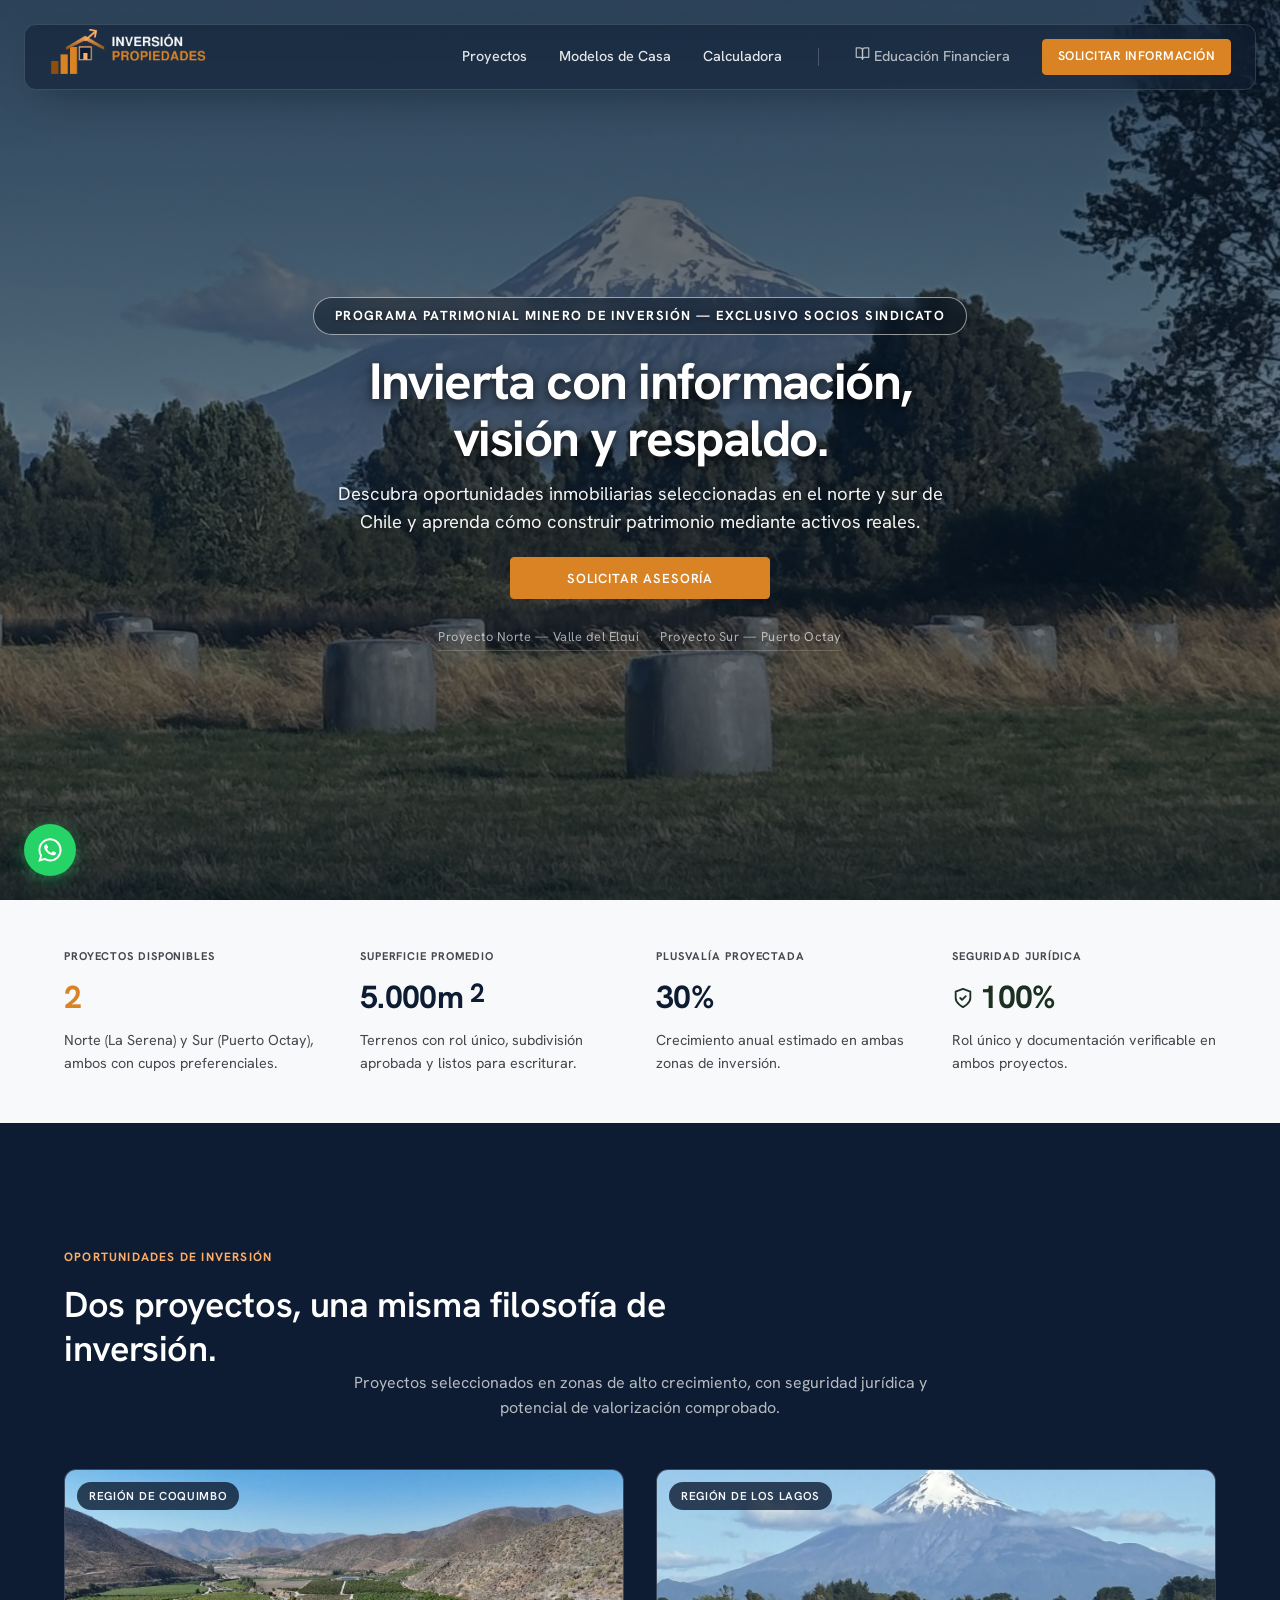
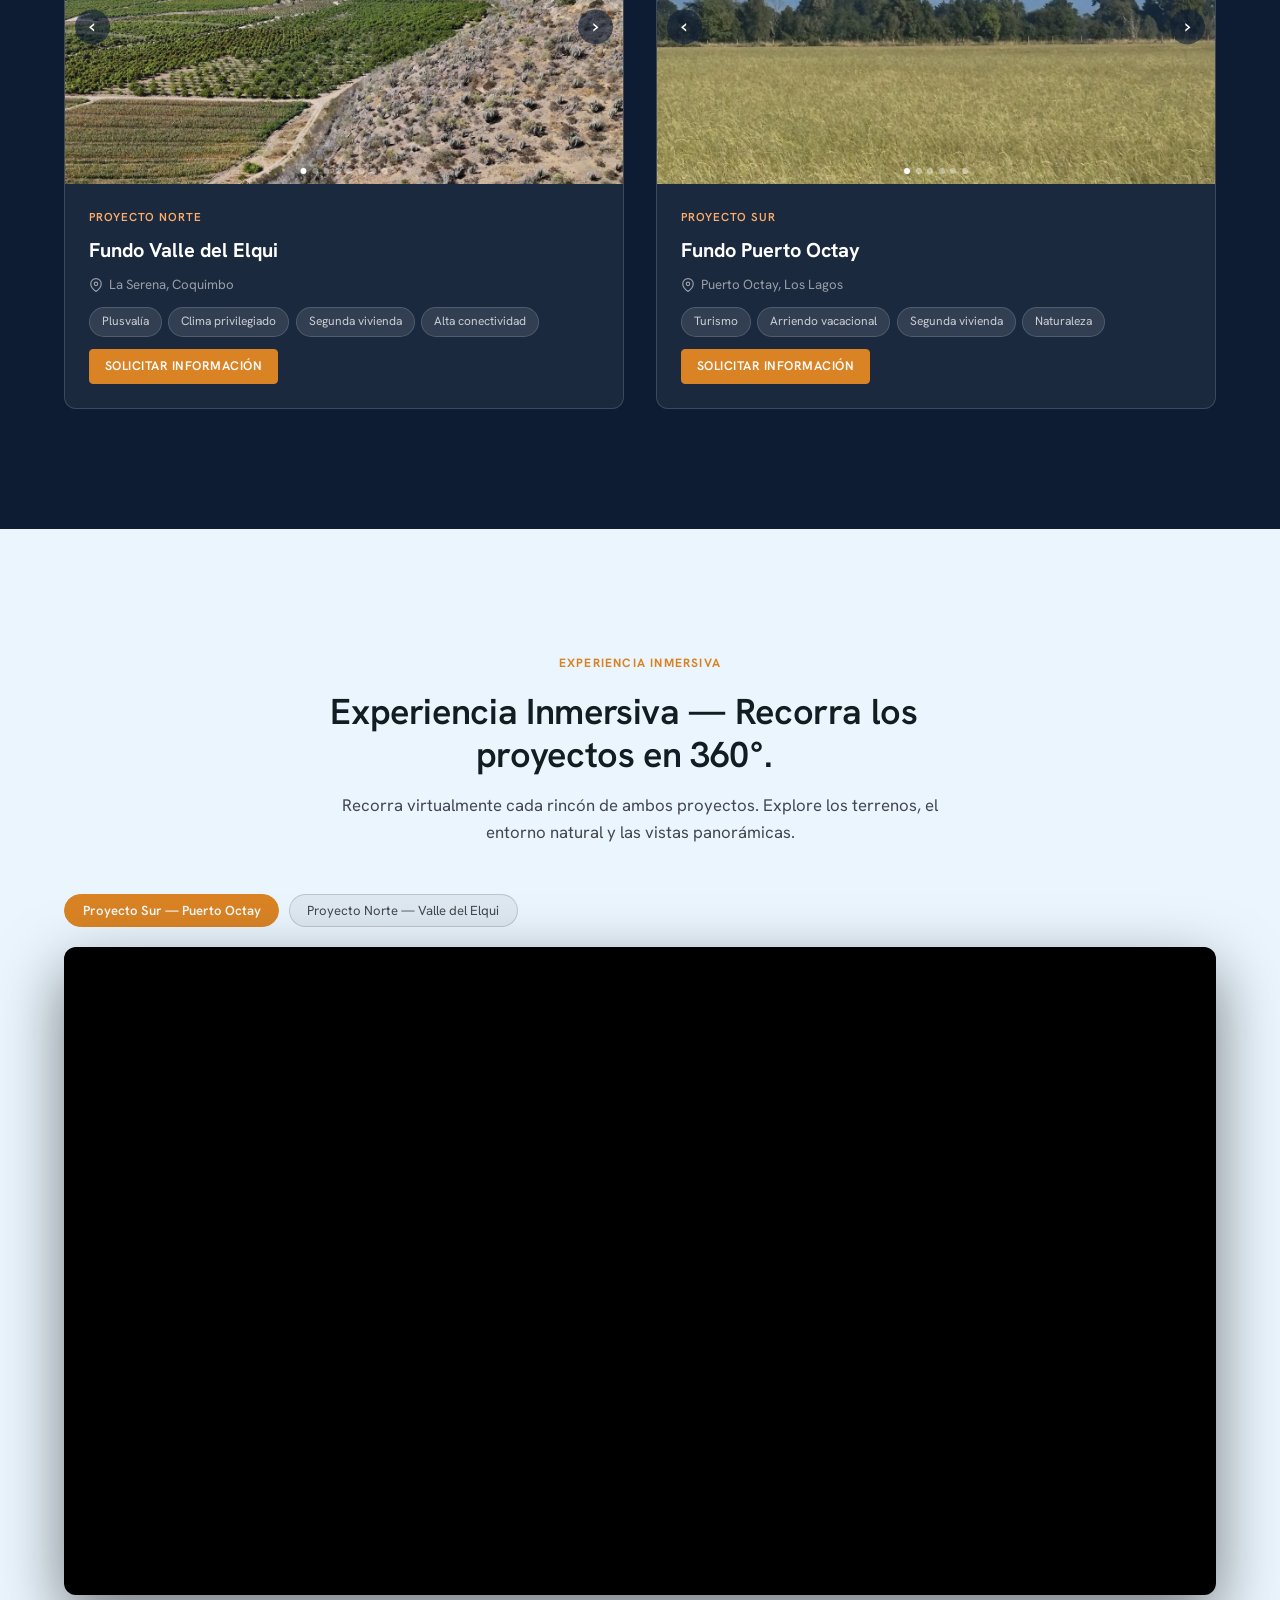
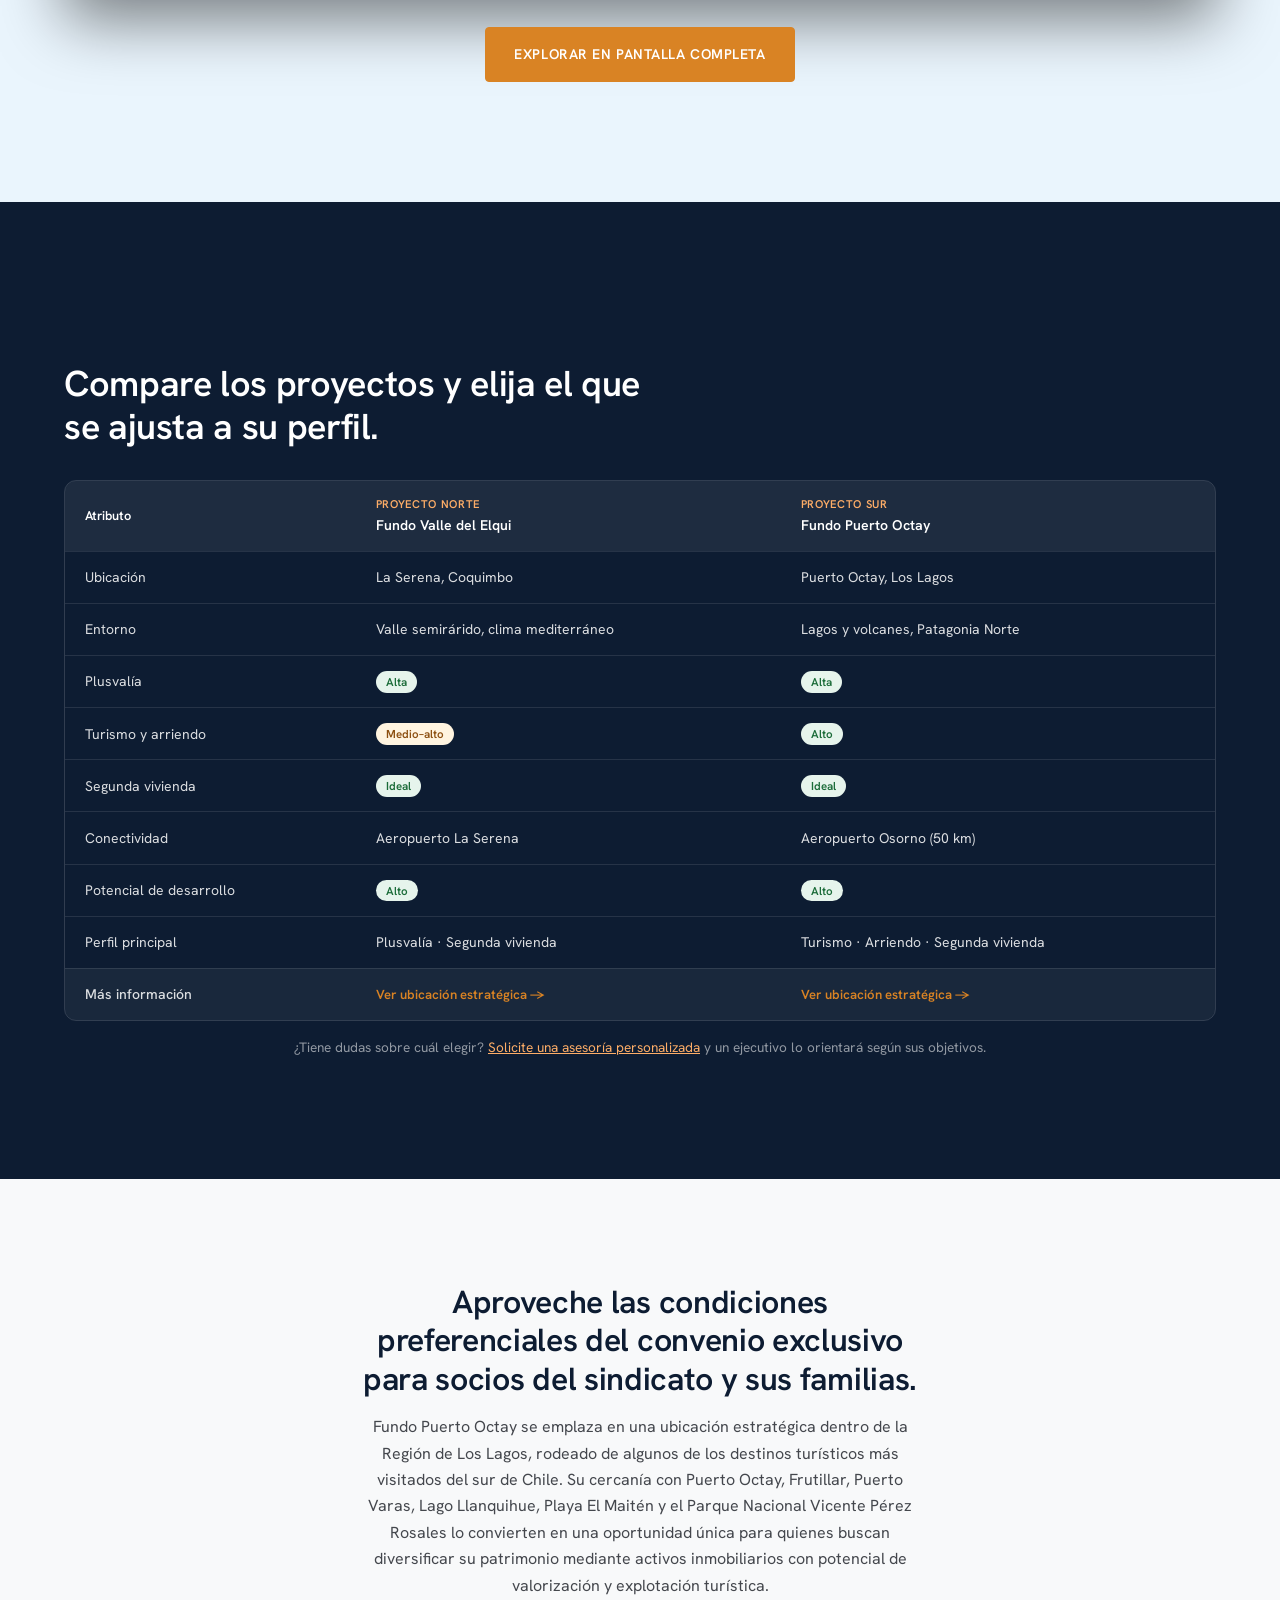
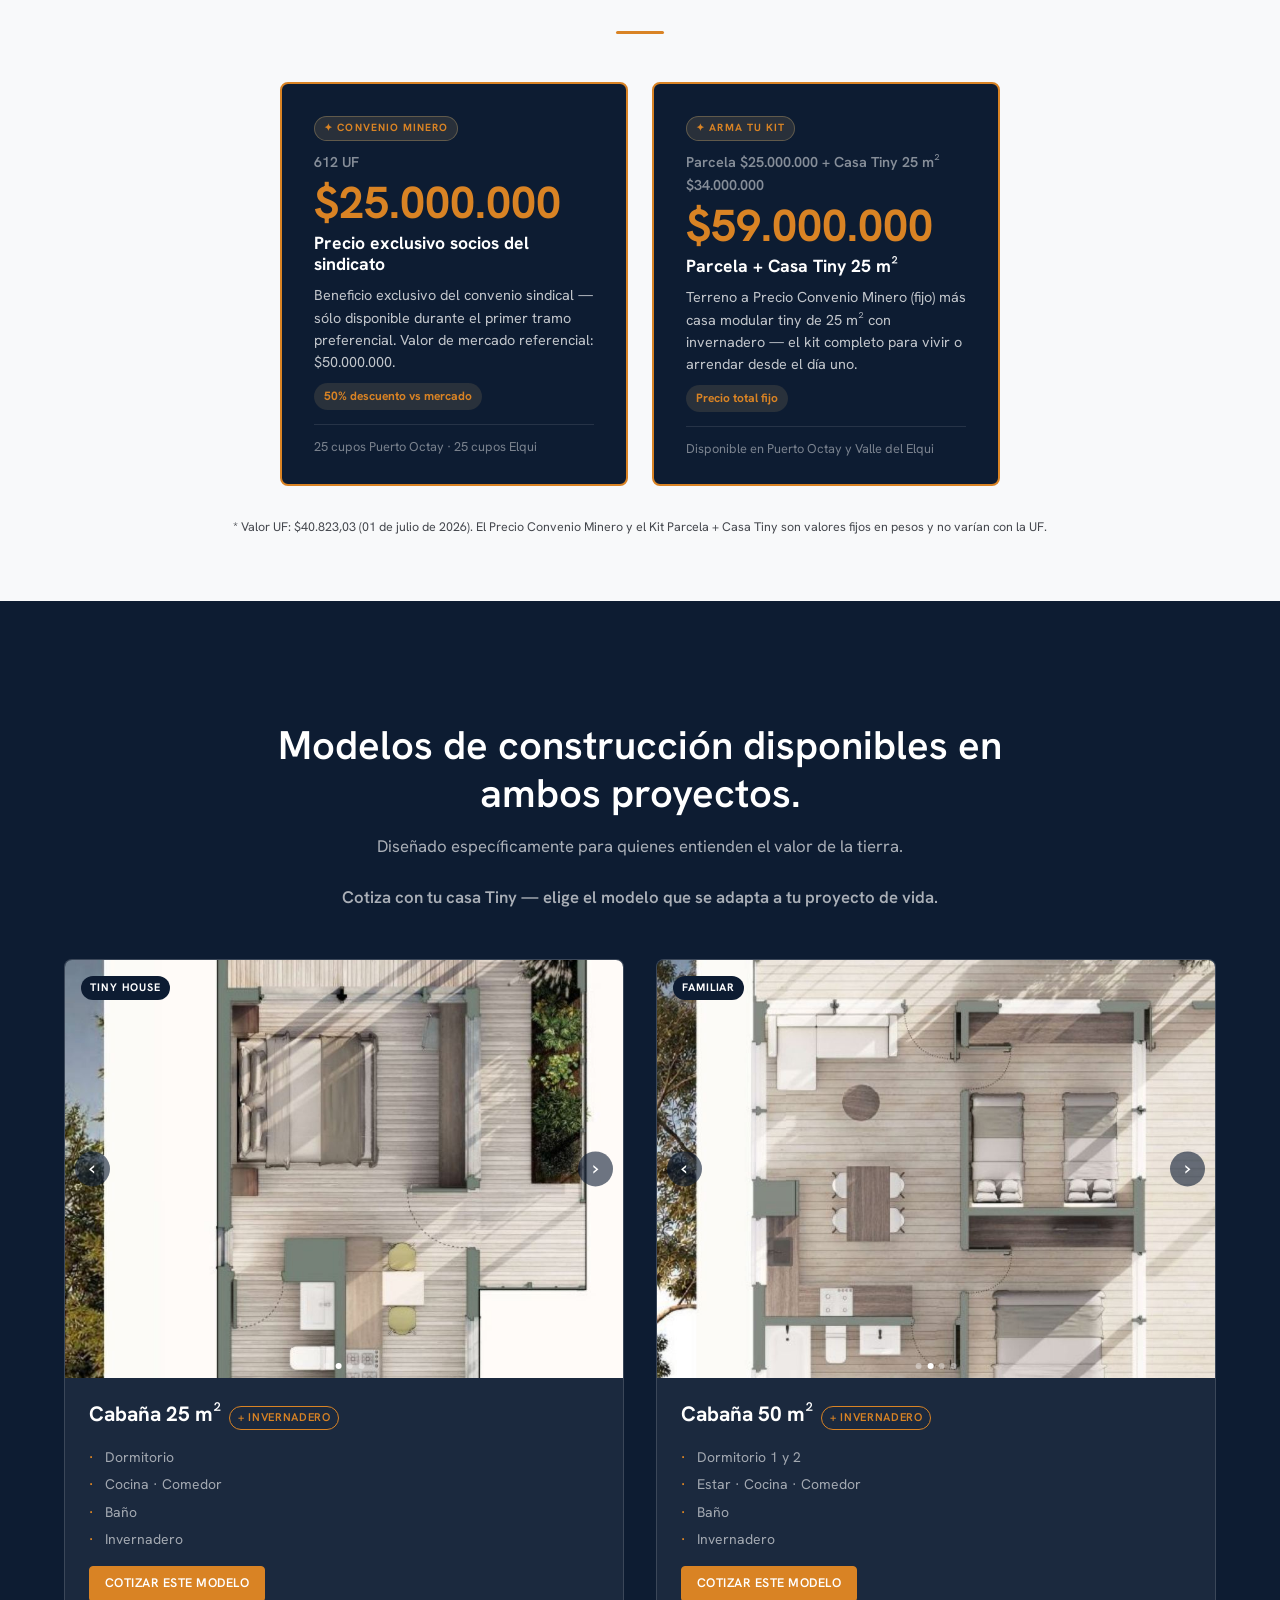
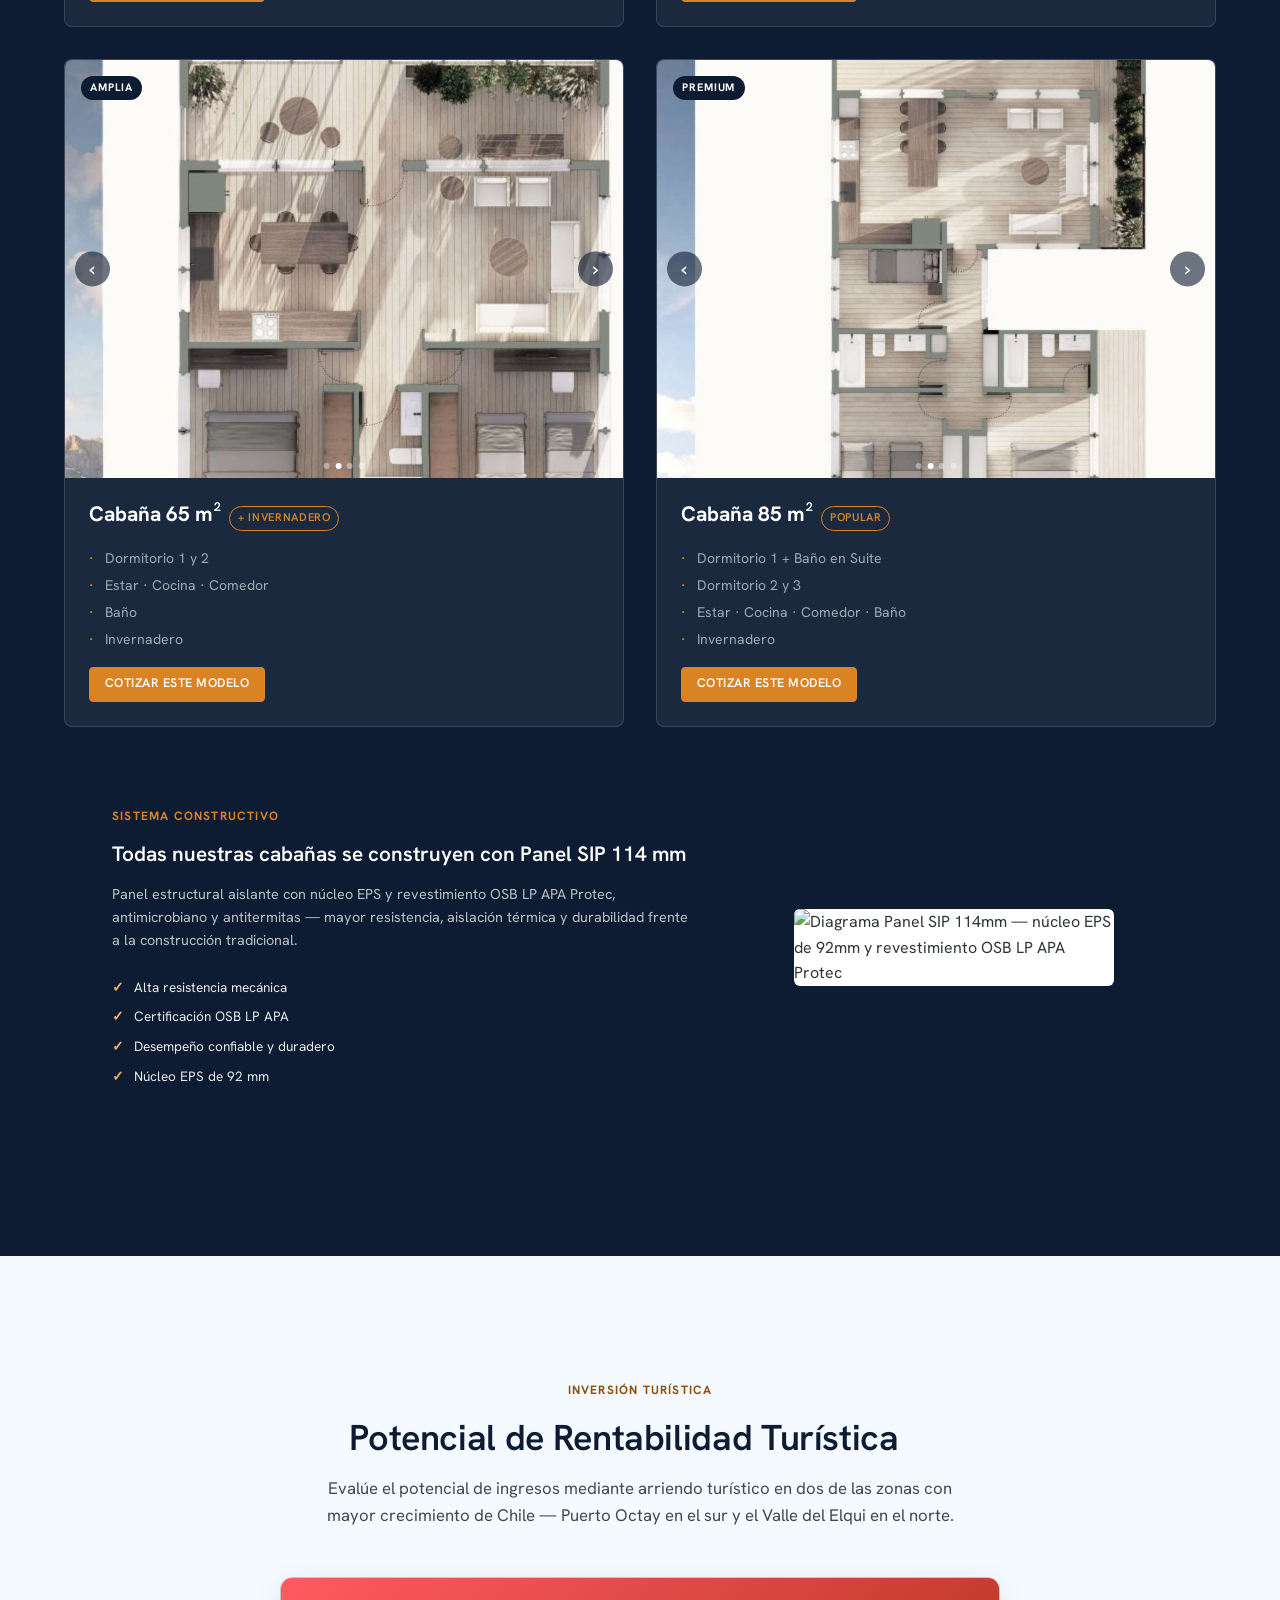
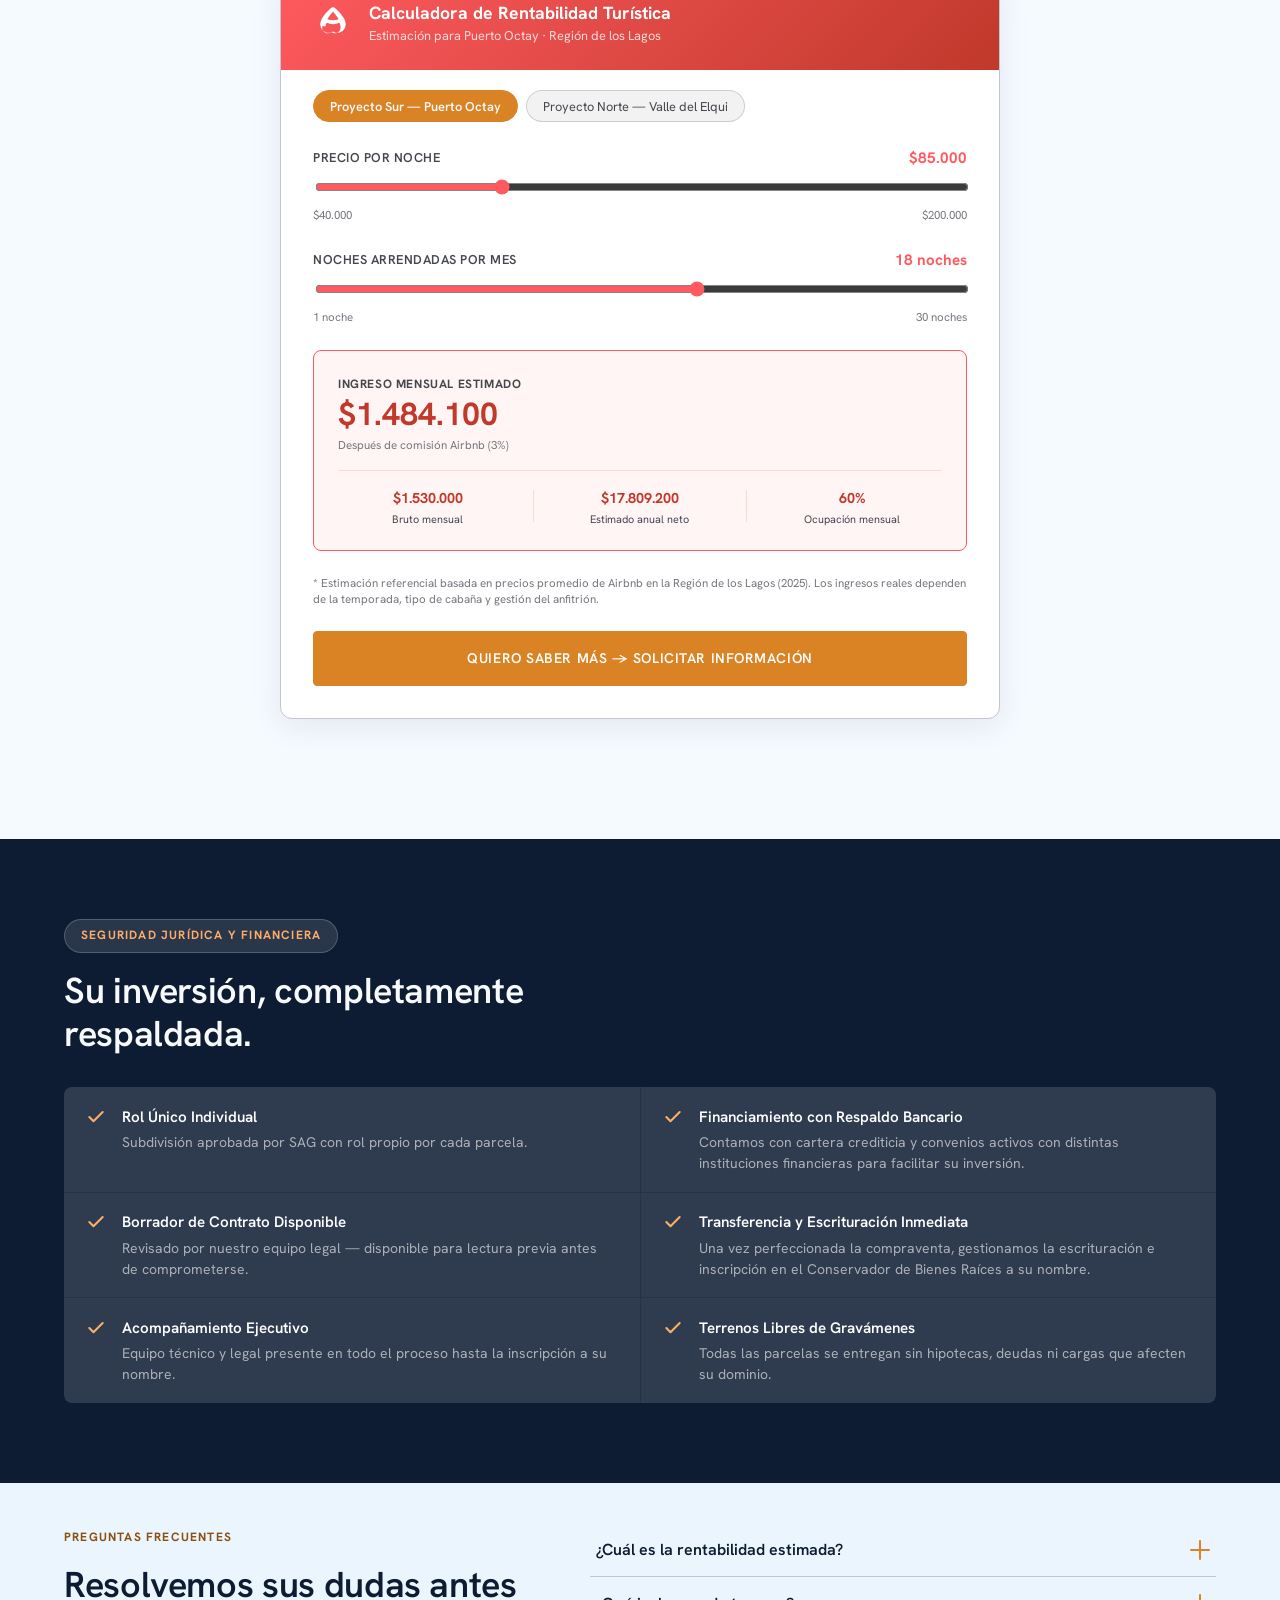
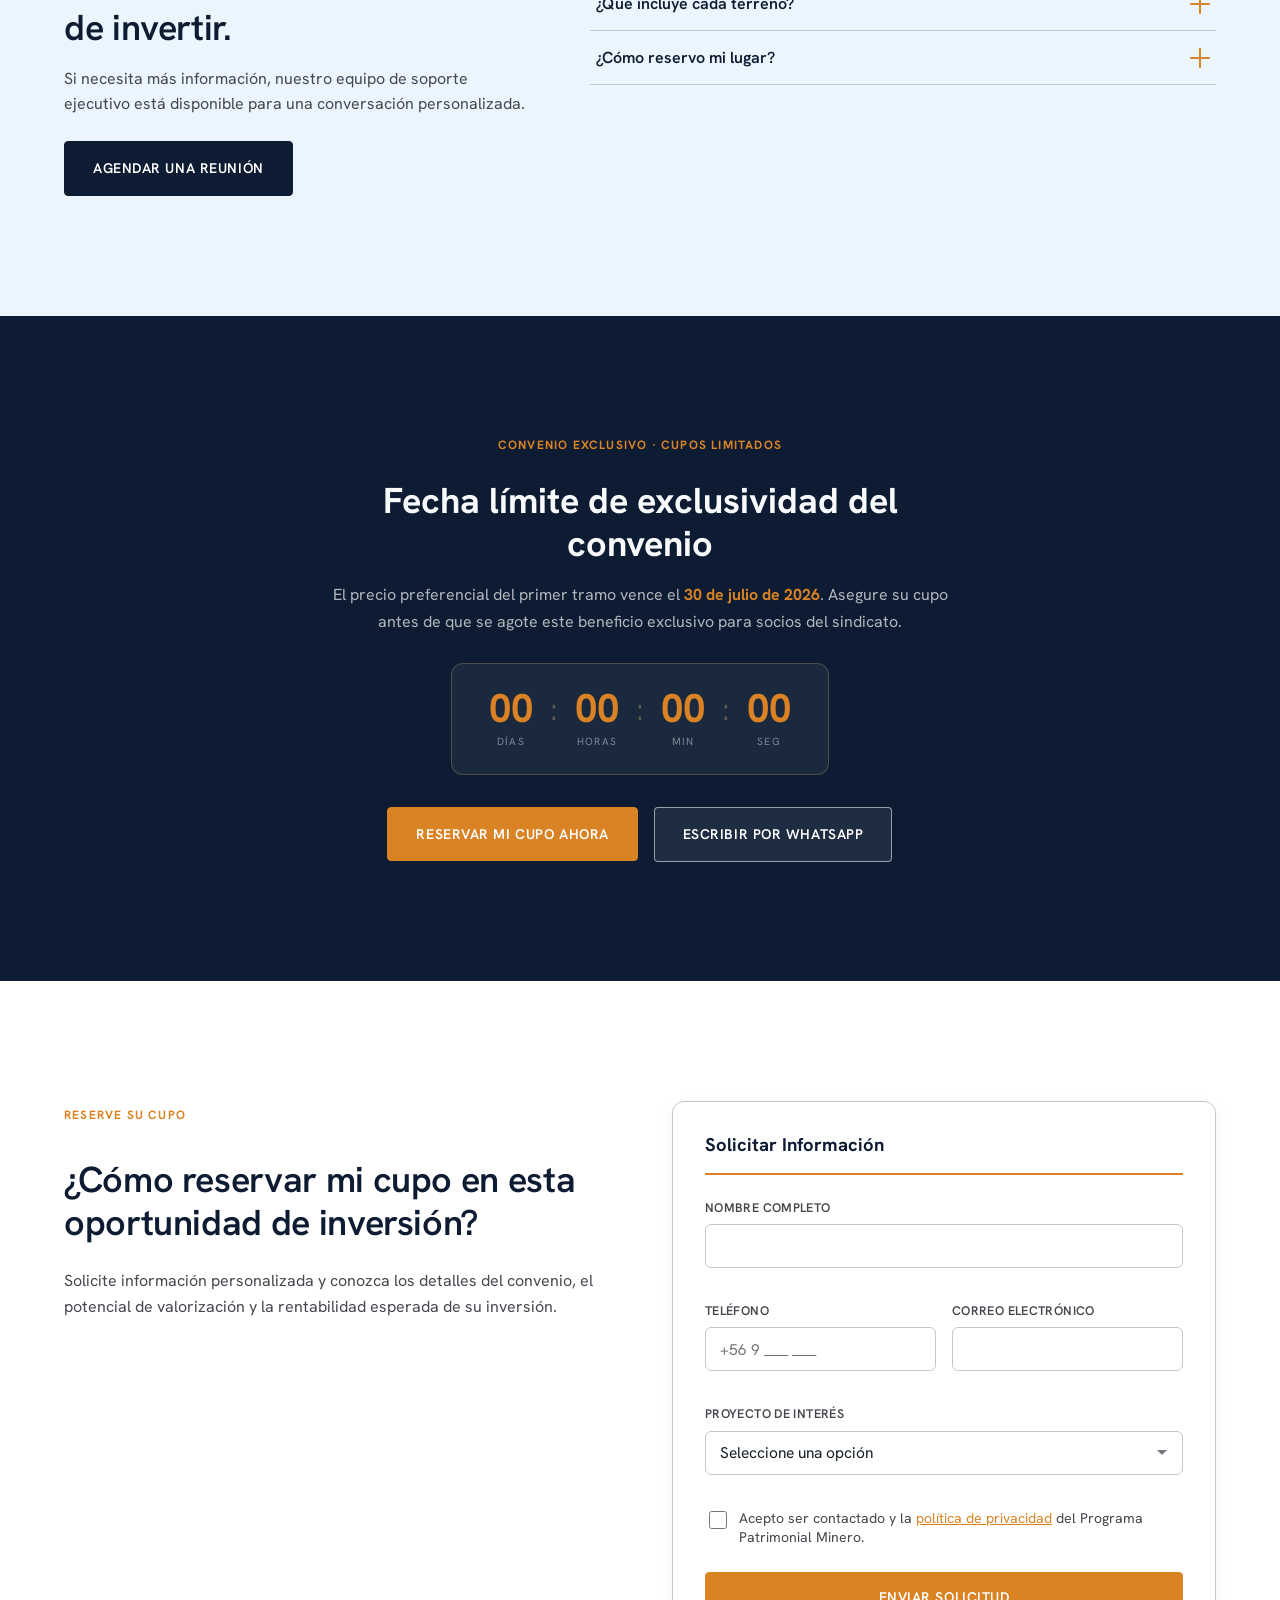
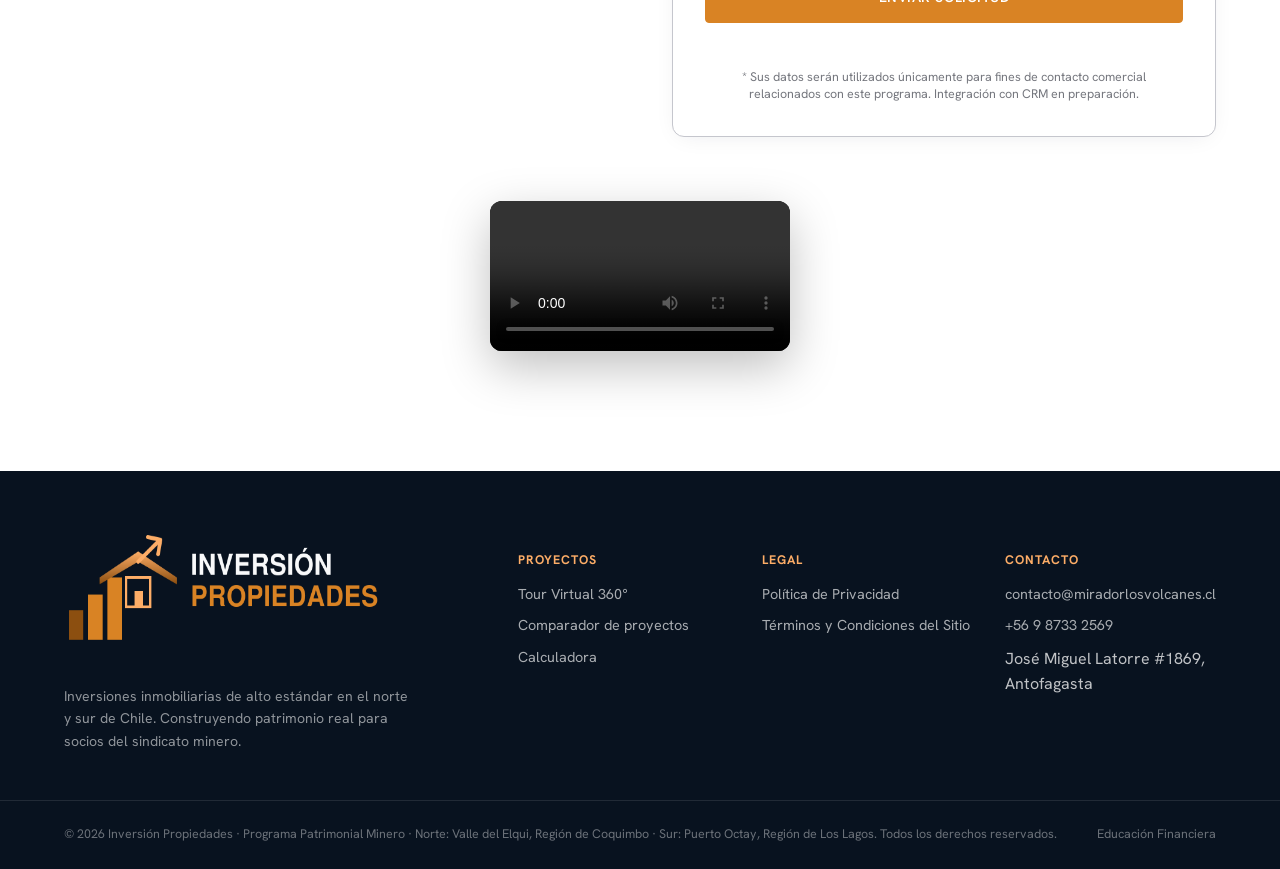
==== commit 6ec78fd7: "Reordenar seccion Reserve su cupo: texto -> formulario -> video (antes el video aparecia primero y c" ====
--- a/index.html
+++ b/index.html
@@ -842,9 +842,6 @@
           <span class="eyebrow">Reserve su cupo</span>
           <h2 class="section-title">¿Cómo reservar mi cupo en esta oportunidad de inversión?</h2>
           <p style="color: var(--on-surface-variant); margin-bottom: var(--space-8);">Solicite información personalizada y conozca los detalles del convenio, el potencial de valorización y la rentabilidad esperada de su inversión.</p>
-          <video class="form-video" src="assets/video/video-testimonial.mp4" controls playsinline preload="metadata">
-            Tu navegador no soporta video HTML5.
-          </video>
         </div>
 
         <form class="form reveal" id="contactForm" novalidate>
@@ -893,6 +890,12 @@
           <p class="form__status" id="formStatus" role="status" aria-live="polite"></p>
           <p class="form__note">* Sus datos serán utilizados únicamente para fines de contacto comercial relacionados con este programa. Integración con CRM en preparación.</p>
         </form>
+      </div>
+
+      <div class="container form-section__video-wrap reveal">
+        <video class="form-video" src="assets/video/video-testimonial.mp4" controls playsinline preload="metadata">
+          Tu navegador no soporta video HTML5.
+        </video>
       </div>
     </section>
 
--- a/css/styles.css
+++ b/css/styles.css
@@ -1498,6 +1498,11 @@
   background: #000;
   box-shadow: 0 16px 48px rgba(0,0,0,0.25);
 }
+.form-section__video-wrap {
+  margin-top: var(--space-8);
+  display: flex;
+  justify-content: center;
+}
 
 .form-section__perks {
   list-style: none;
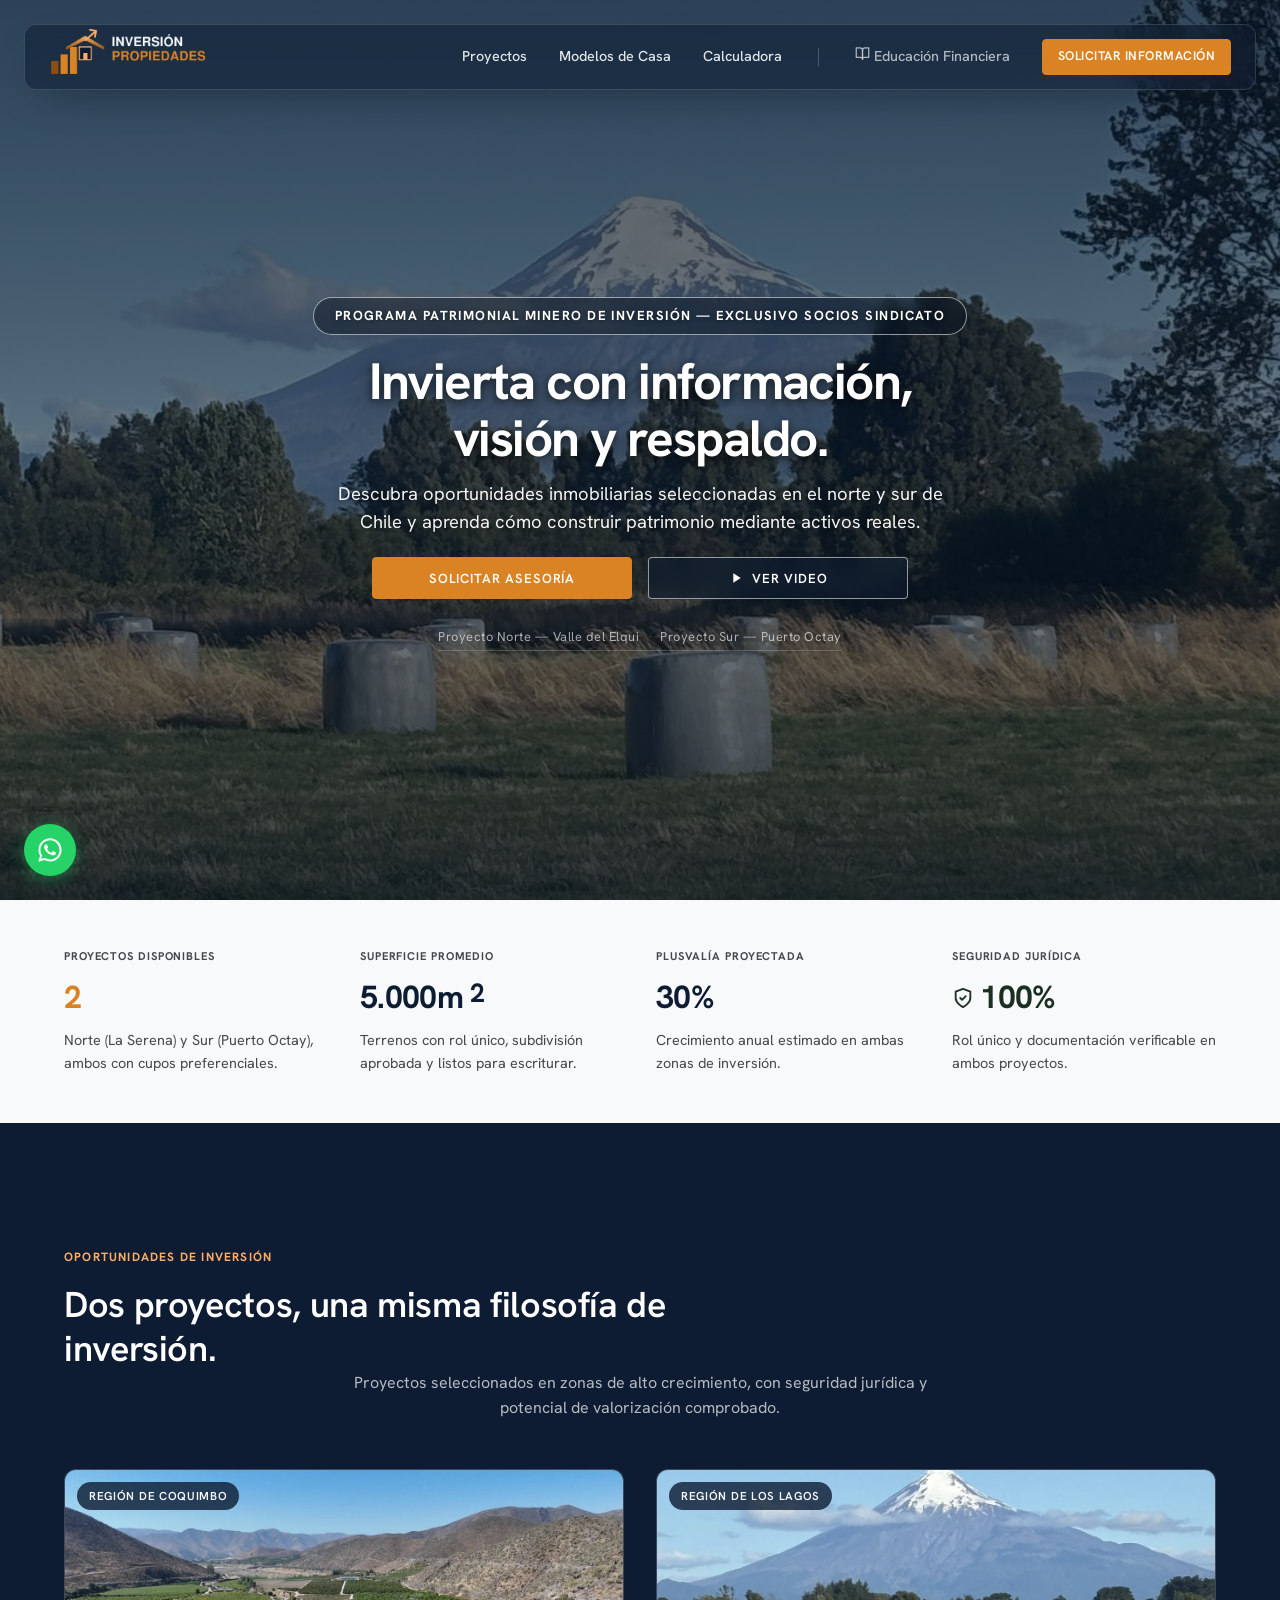
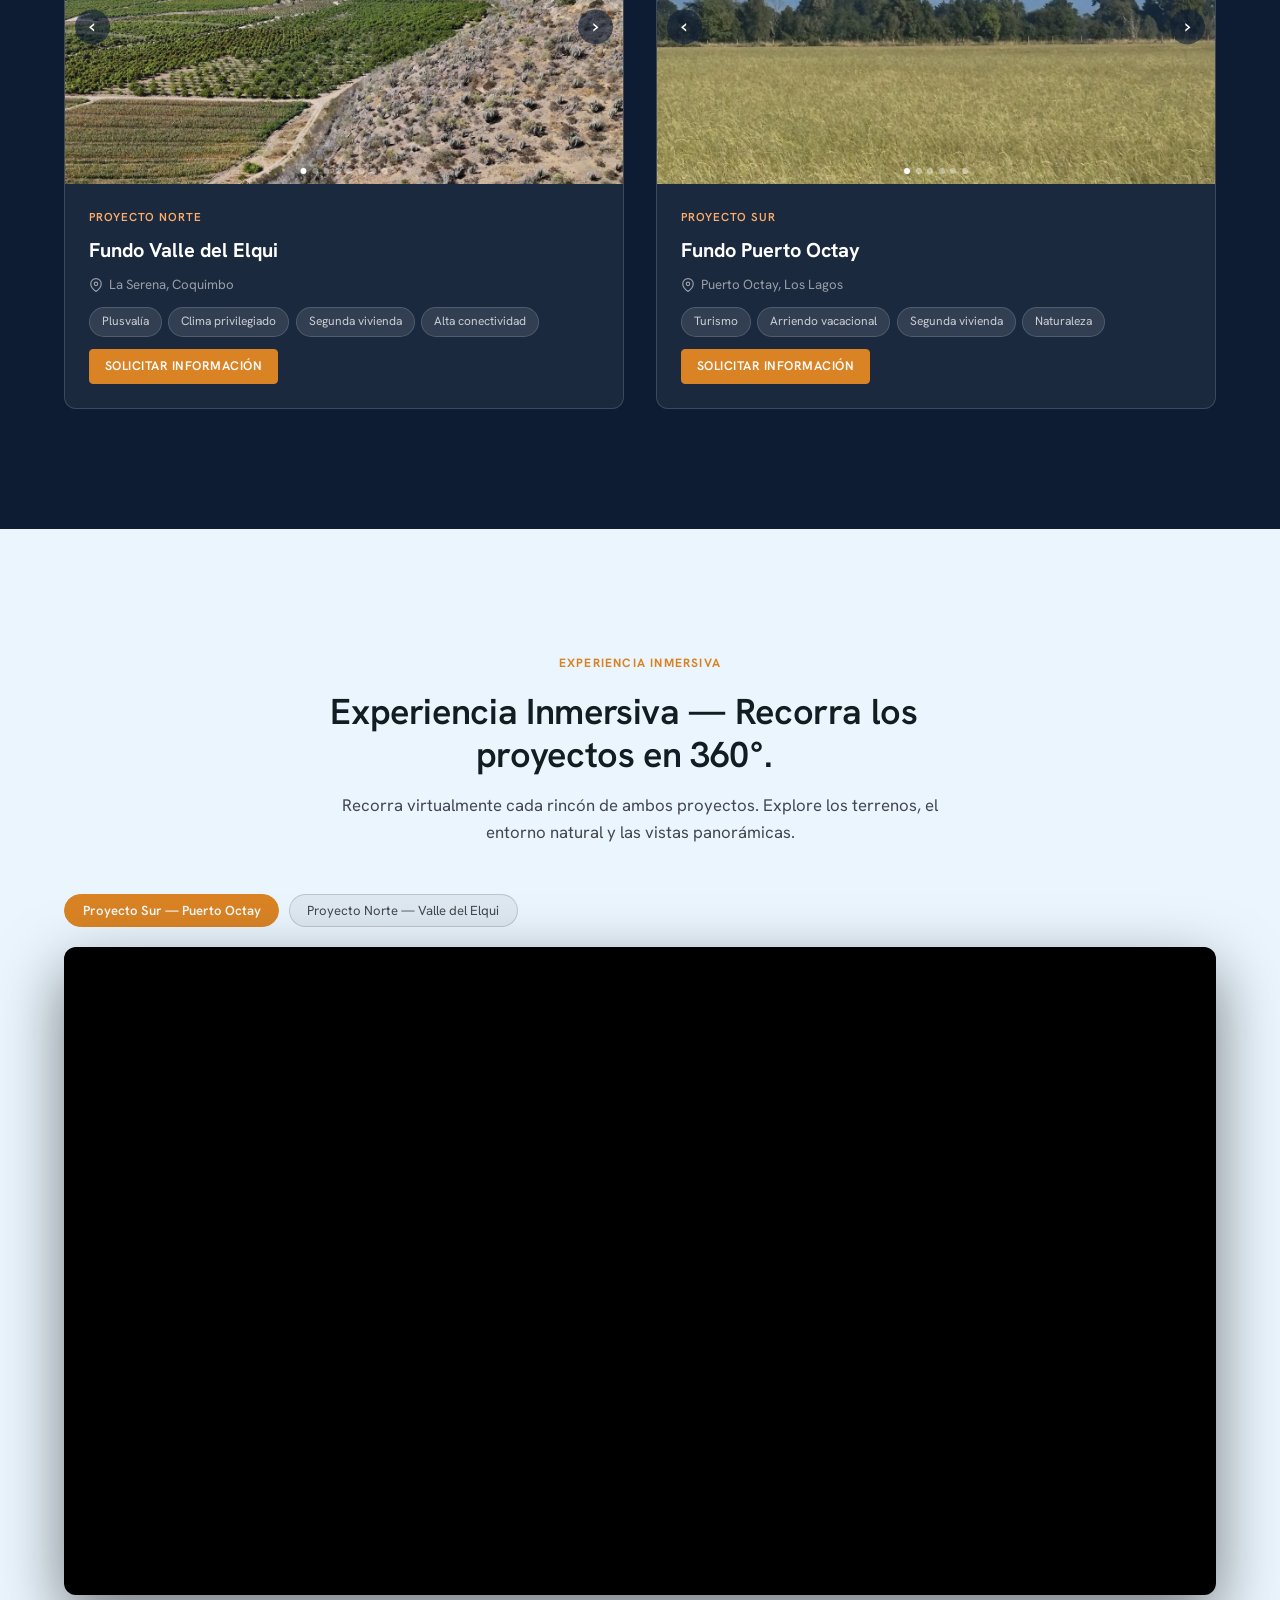
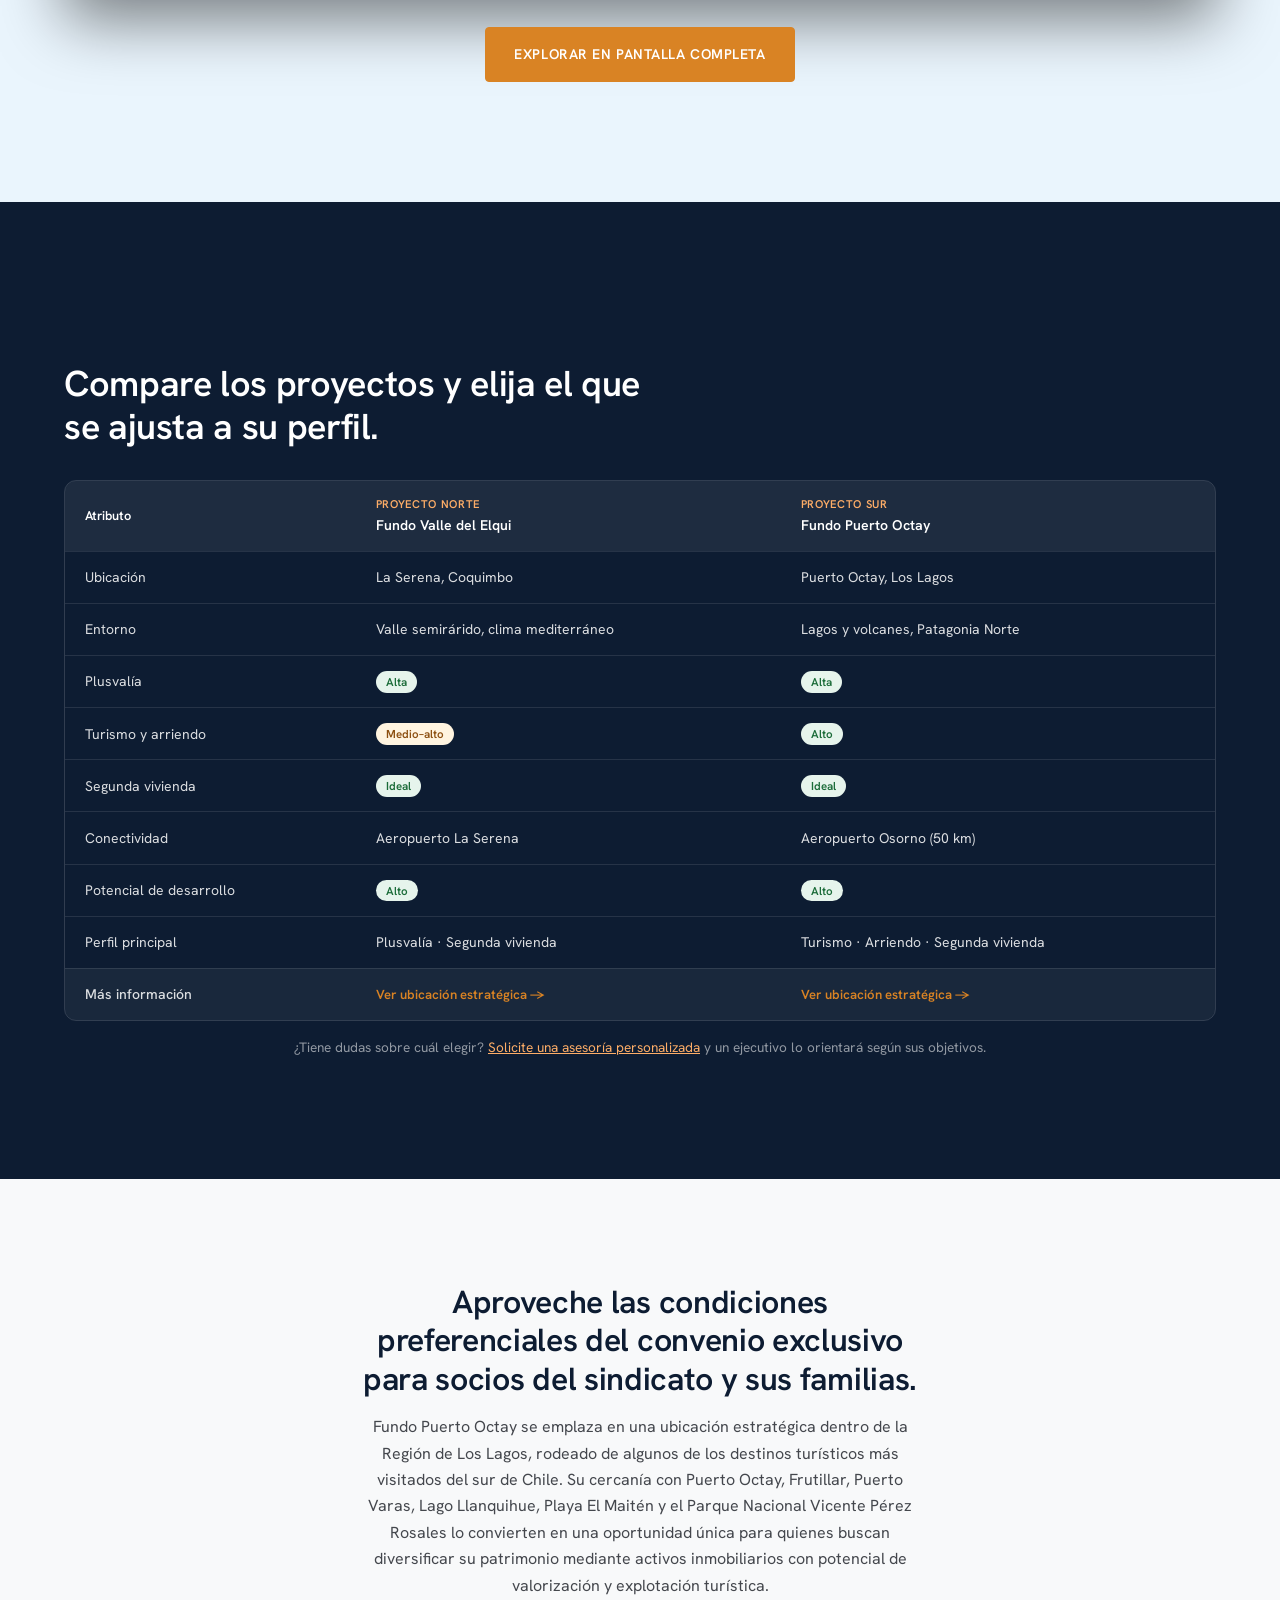
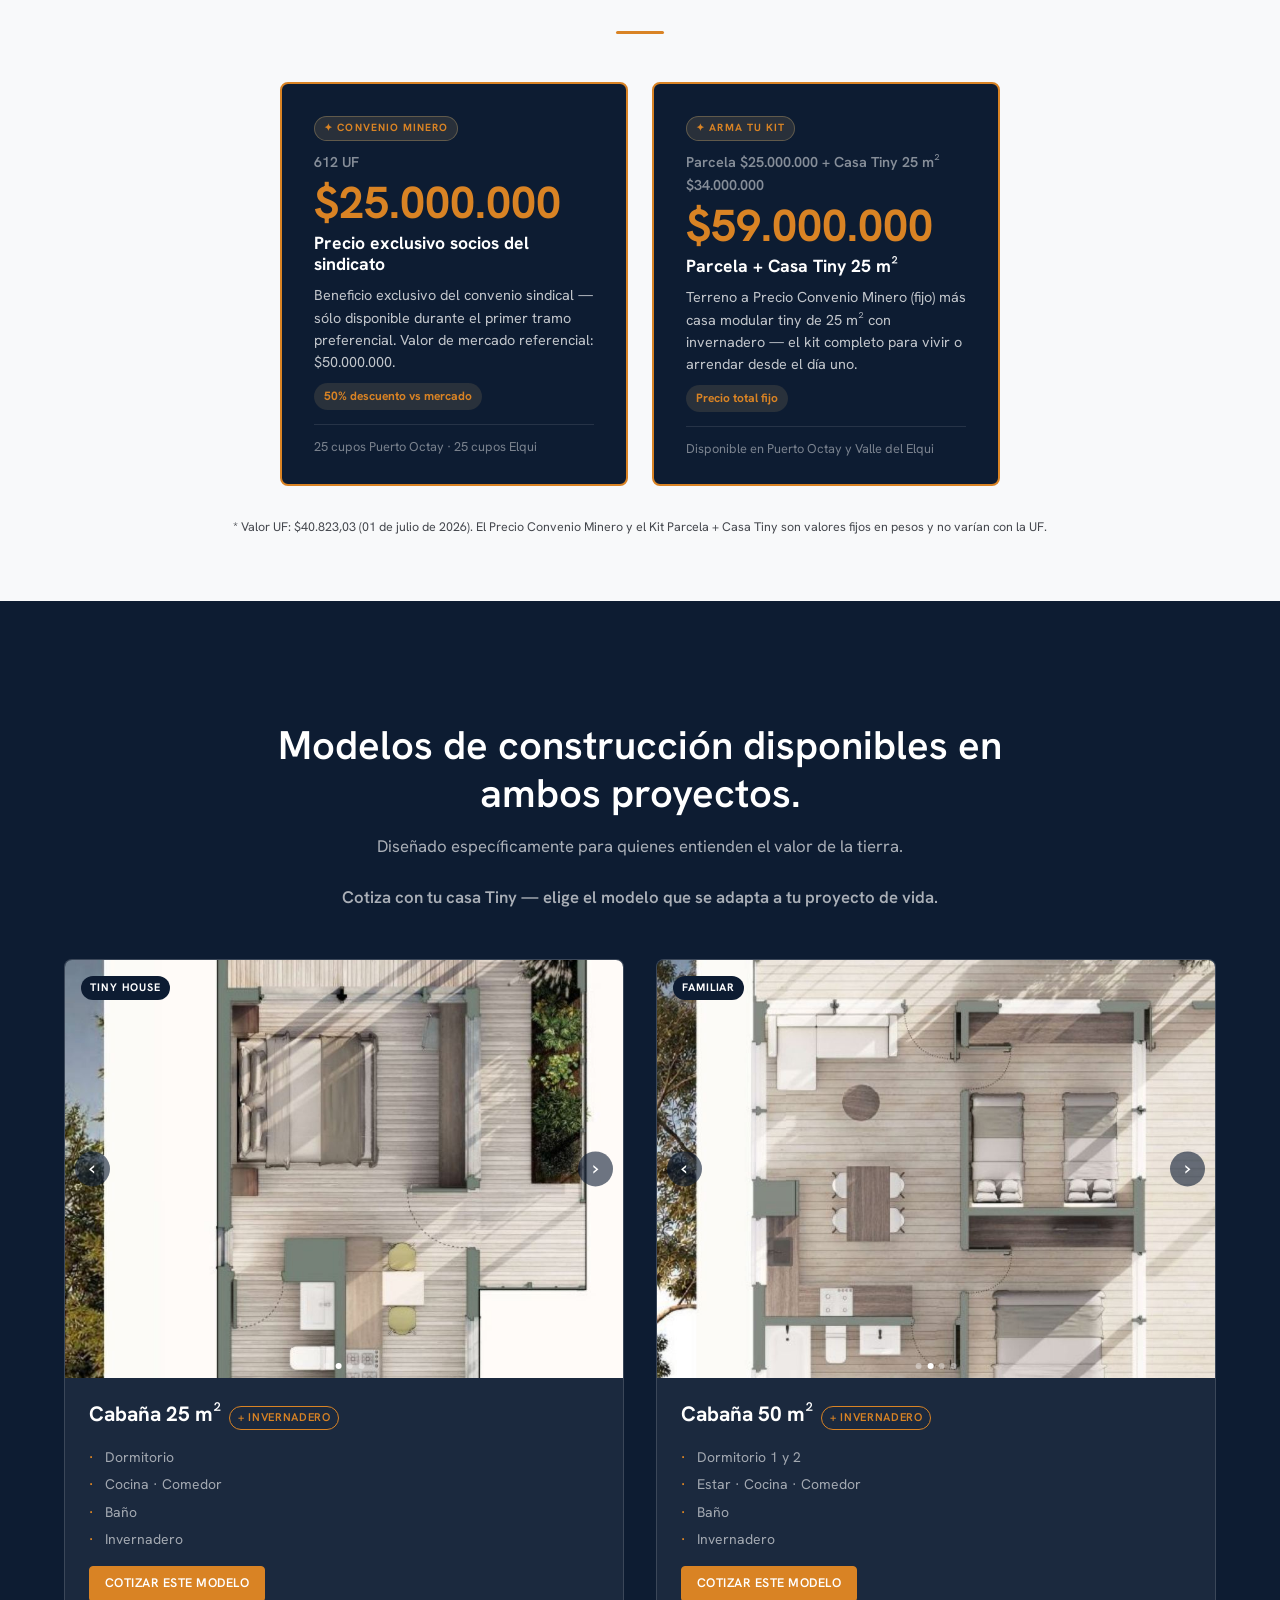
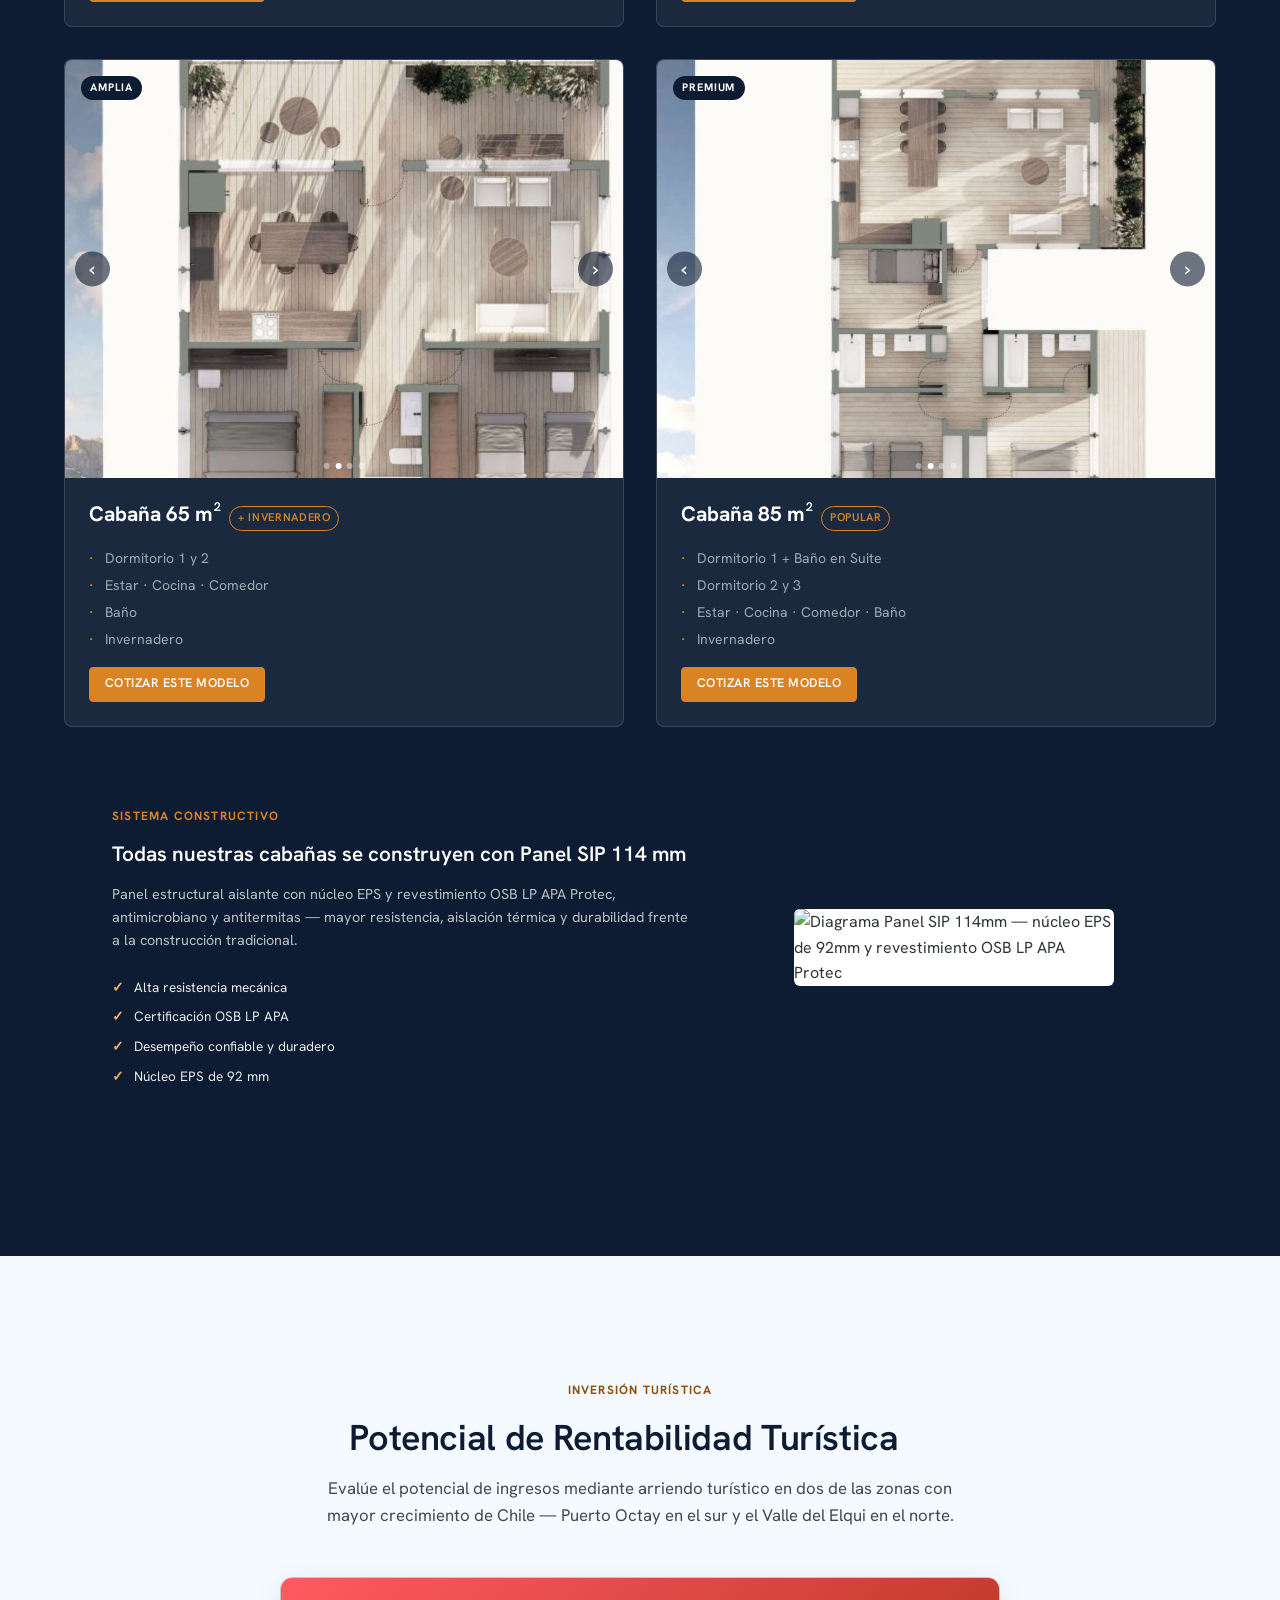
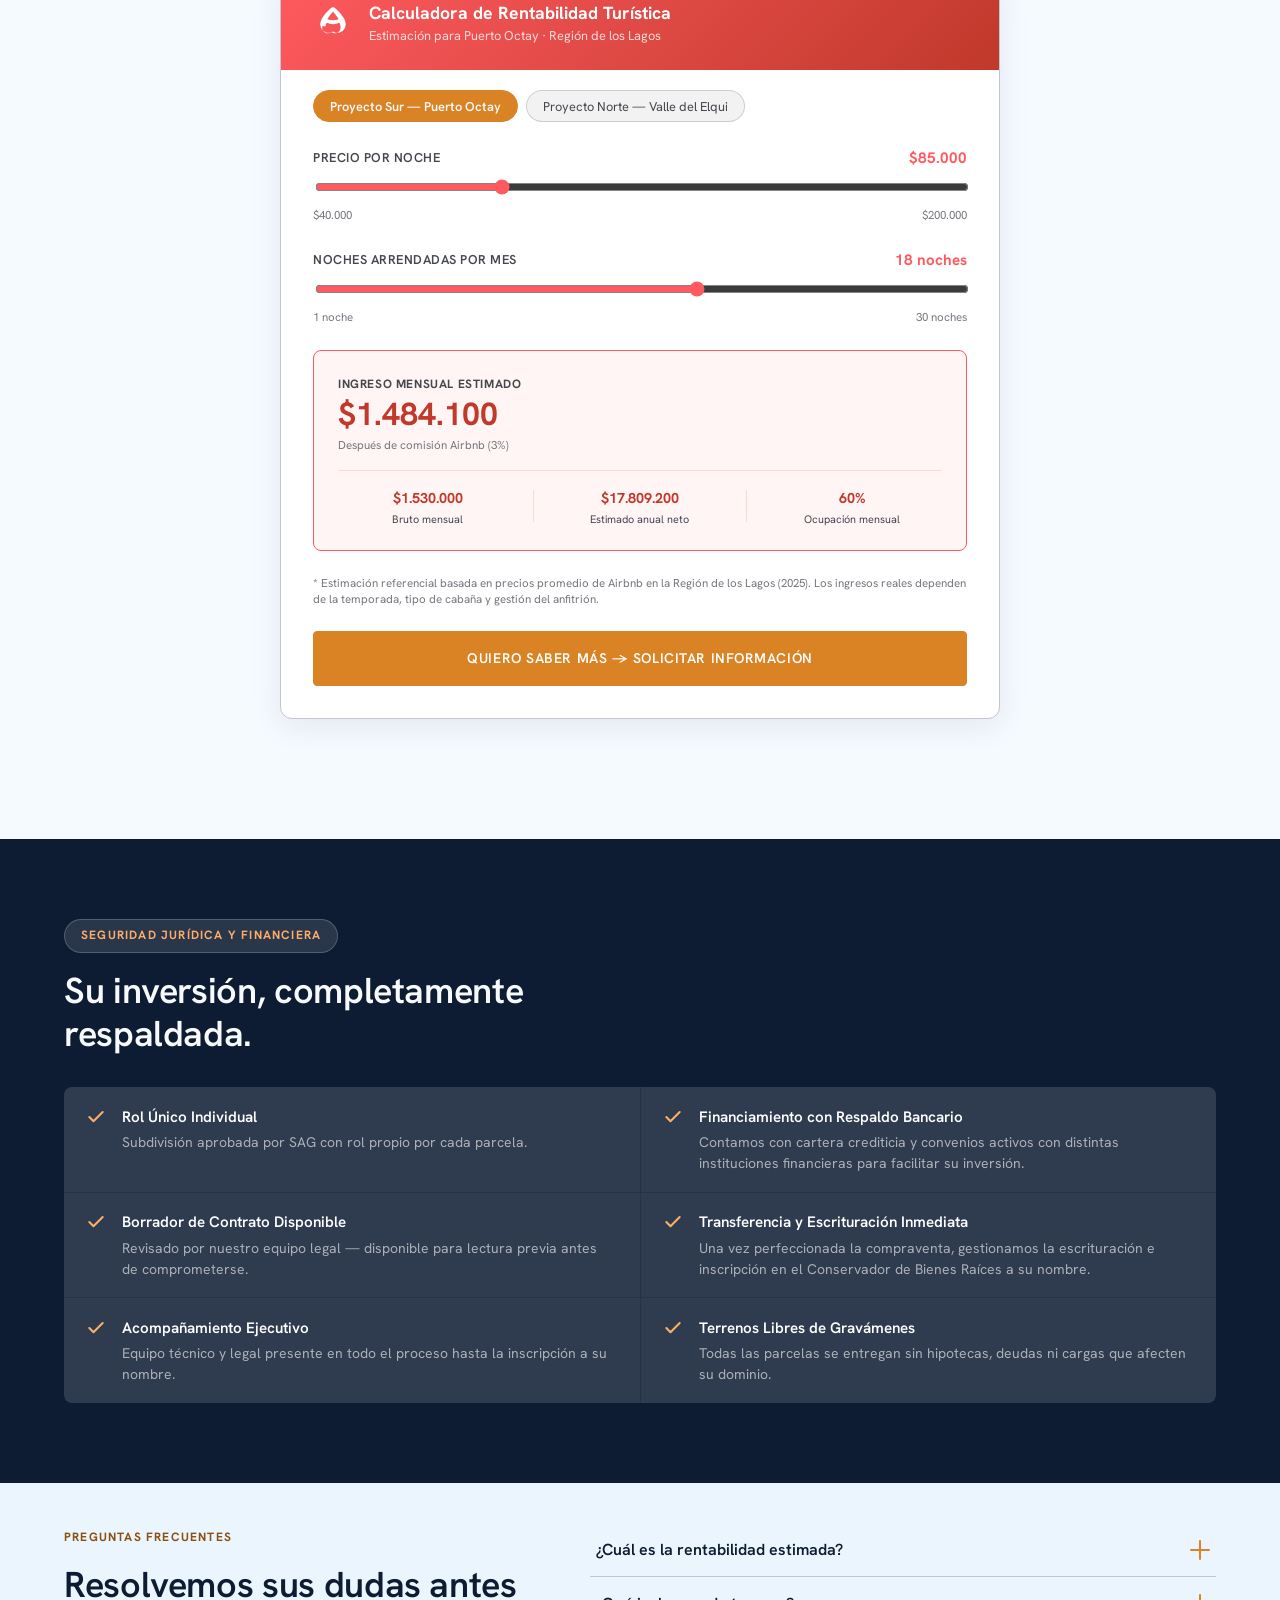
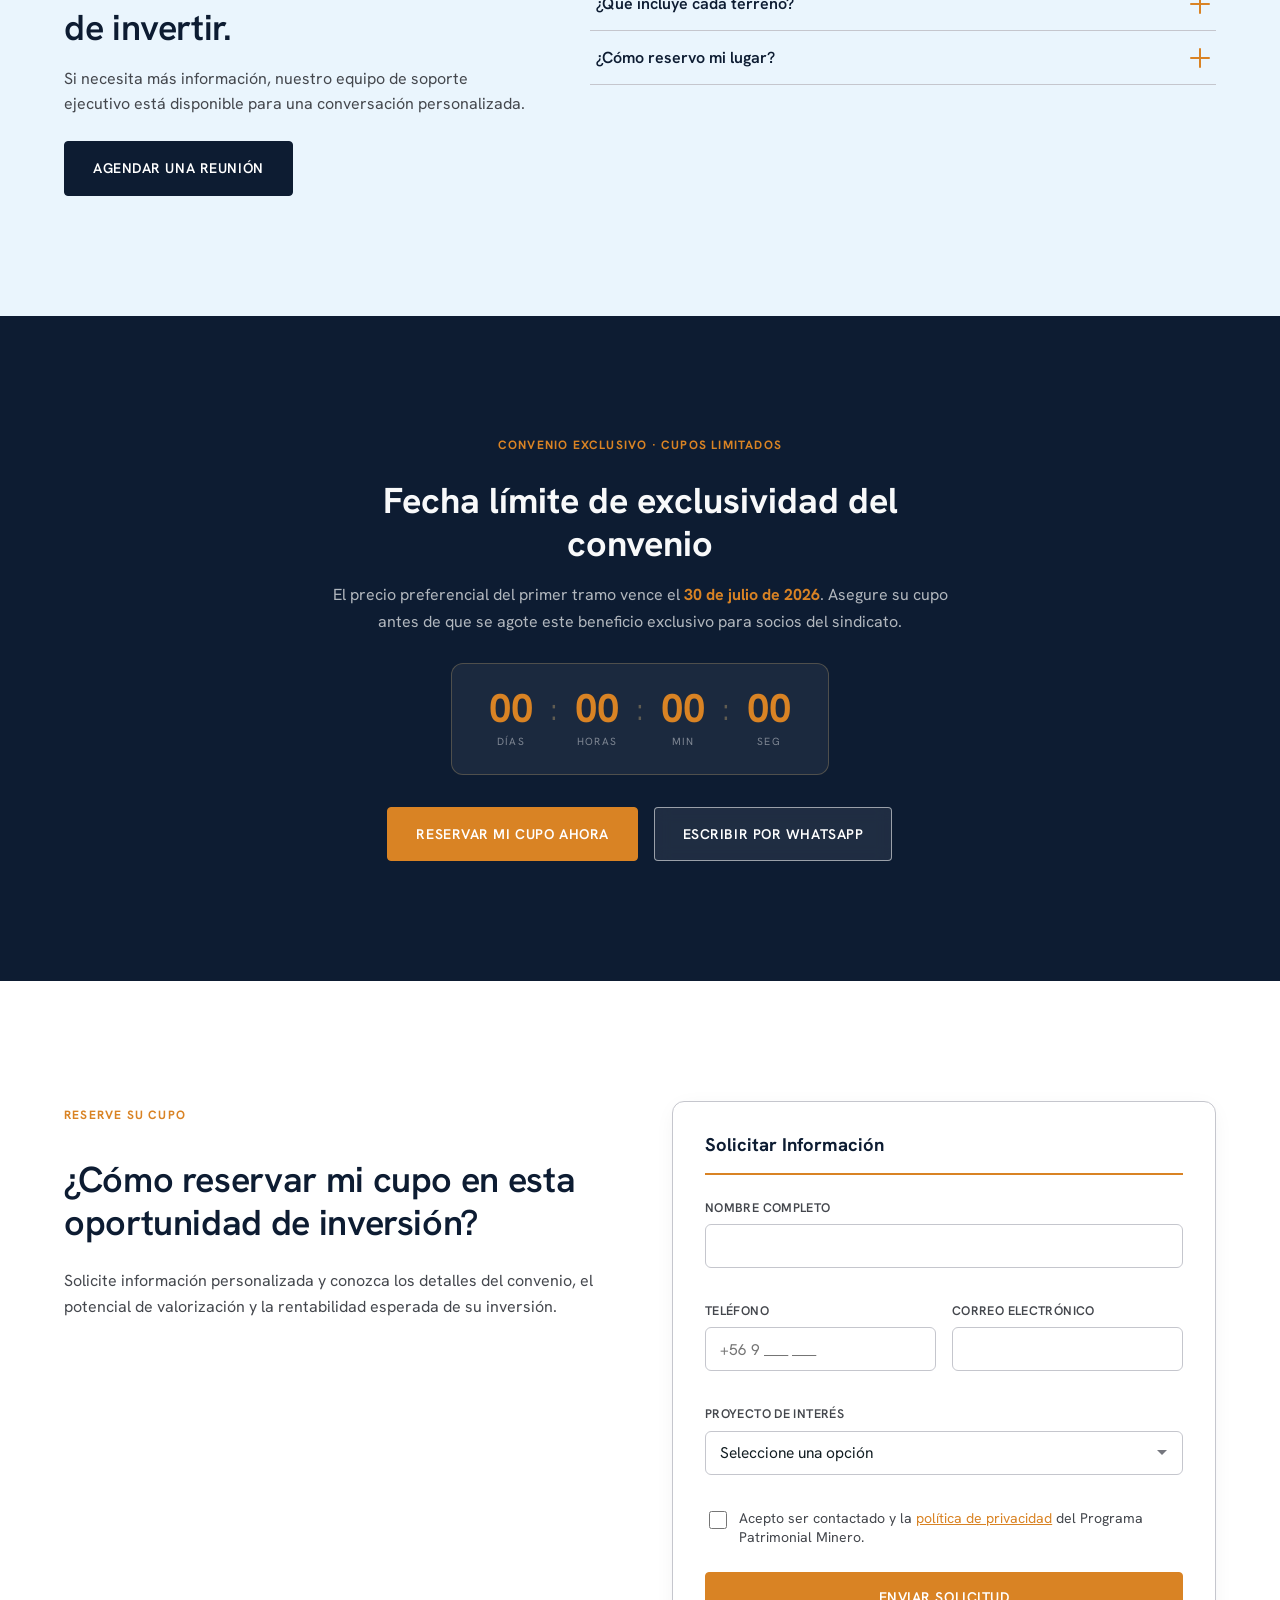
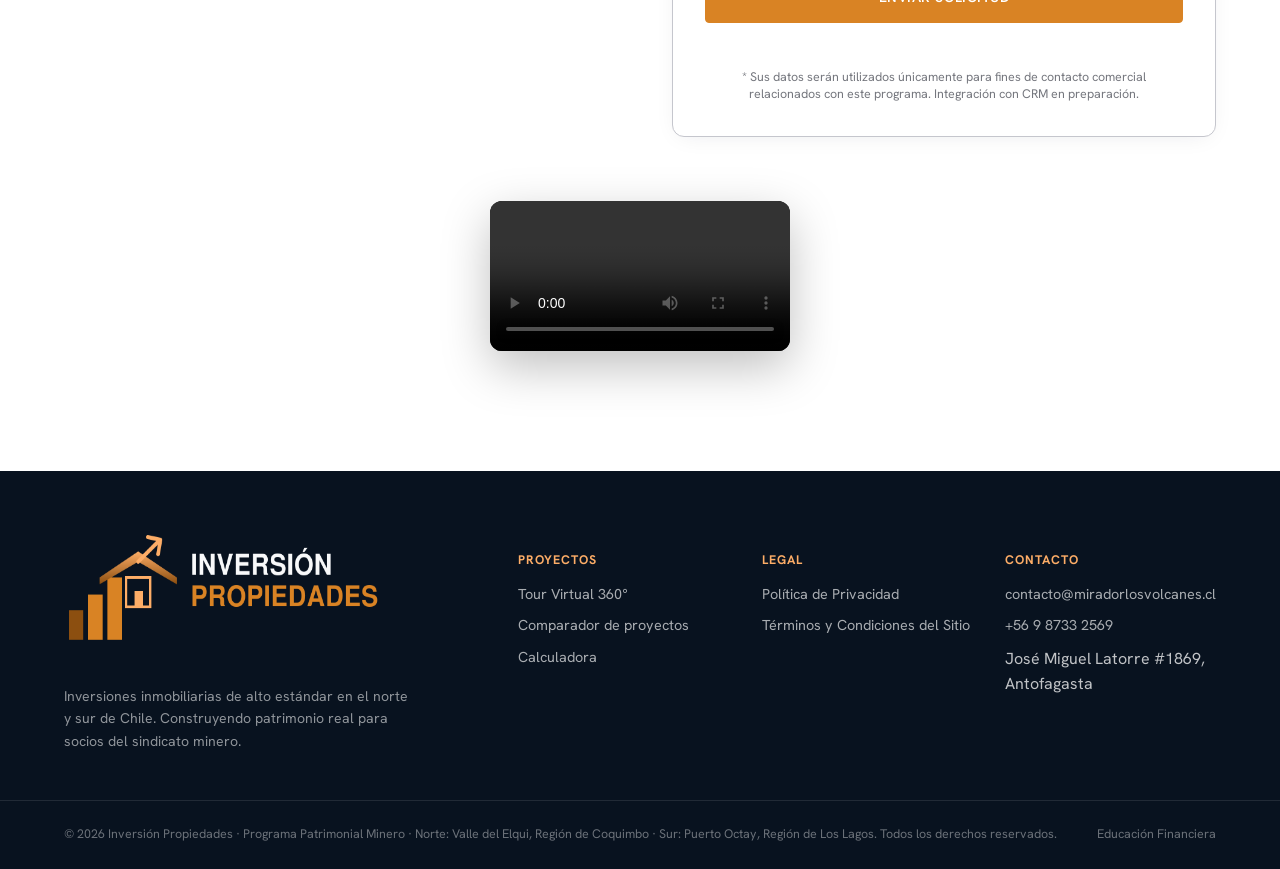
==== commit a6c23796: "Agregar boton 'Ver video' en el hero que abre el testimonial en un lightbox modal" ====
--- a/index.html
+++ b/index.html
@@ -92,6 +92,10 @@
         <p class="hero__subtitle reveal">Descubra oportunidades inmobiliarias seleccionadas en el norte y sur de Chile y aprenda cómo construir patrimonio mediante activos reales.</p>
         <div class="hero__tour-actions reveal">
           <a href="#formulario" class="btn btn--primary">Solicitar asesoría</a>
+          <button type="button" class="btn btn--ghost hero__video-btn" id="openVideoModal">
+            <svg viewBox="0 0 24 24" width="16" height="16" fill="currentColor" aria-hidden="true"><path d="M8 5v14l11-7z"/></svg>
+            Ver video
+          </button>
         </div>
         <div class="hero__projects-hint reveal">
           <a href="#proyectos" class="hero__scroll-hint">
@@ -946,6 +950,16 @@
     </svg>
   </a>
 
+  <!-- Modal video hero -->
+  <div class="modal modal--video" id="videoModal" role="dialog" aria-modal="true" aria-label="Video testimonial">
+    <div class="modal__panel modal__panel--video">
+      <button class="modal__close modal__close--video" id="videoModalClose" aria-label="Cerrar">✕</button>
+      <video class="form-video" id="heroVideo" src="assets/video/video-testimonial.mp4" controls playsinline preload="metadata">
+        Tu navegador no soporta video HTML5.
+      </video>
+    </div>
+  </div>
+
   <!-- Modal dossier -->
   <div class="modal" id="dossierModal" role="dialog" aria-modal="true" aria-labelledby="dossierTitle">
     <div class="modal__panel">
--- a/css/styles.css
+++ b/css/styles.css
@@ -2380,3 +2380,20 @@
   border-radius: var(--radius-md);
   background: #fff;
 }
+
+/* ── Botón "Ver video" en el hero + modal de video ── */
+.hero__video-btn { display: inline-flex; align-items: center; gap: 0.5rem; }
+.modal--video .modal__panel--video {
+  background: transparent;
+  box-shadow: none;
+  max-width: 320px;
+  padding: 0;
+}
+.modal--video .form-video { max-width: 100%; }
+.modal__close--video {
+  top: -2.5rem;
+  right: 0;
+  background: rgba(255,255,255,0.15);
+  color: #fff;
+}
+.modal__close--video:hover { background: rgba(255,255,255,0.3); }
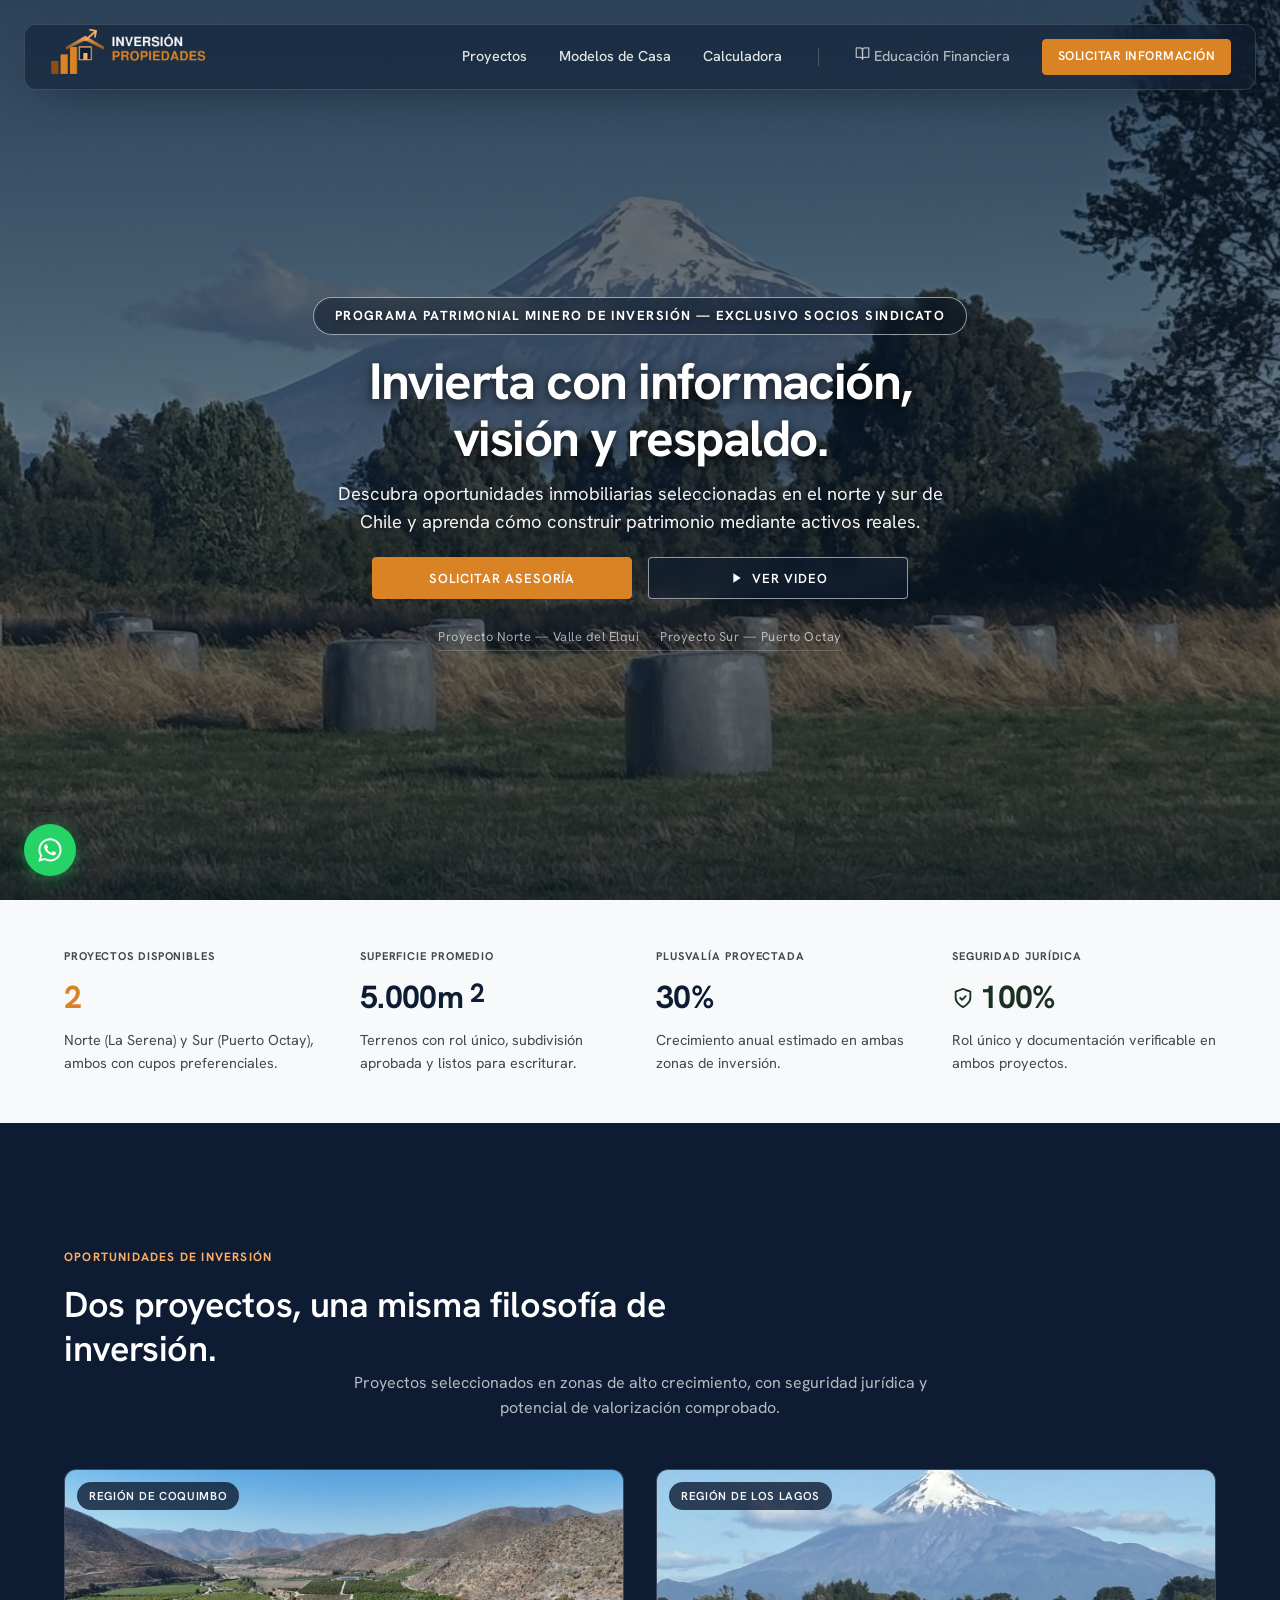
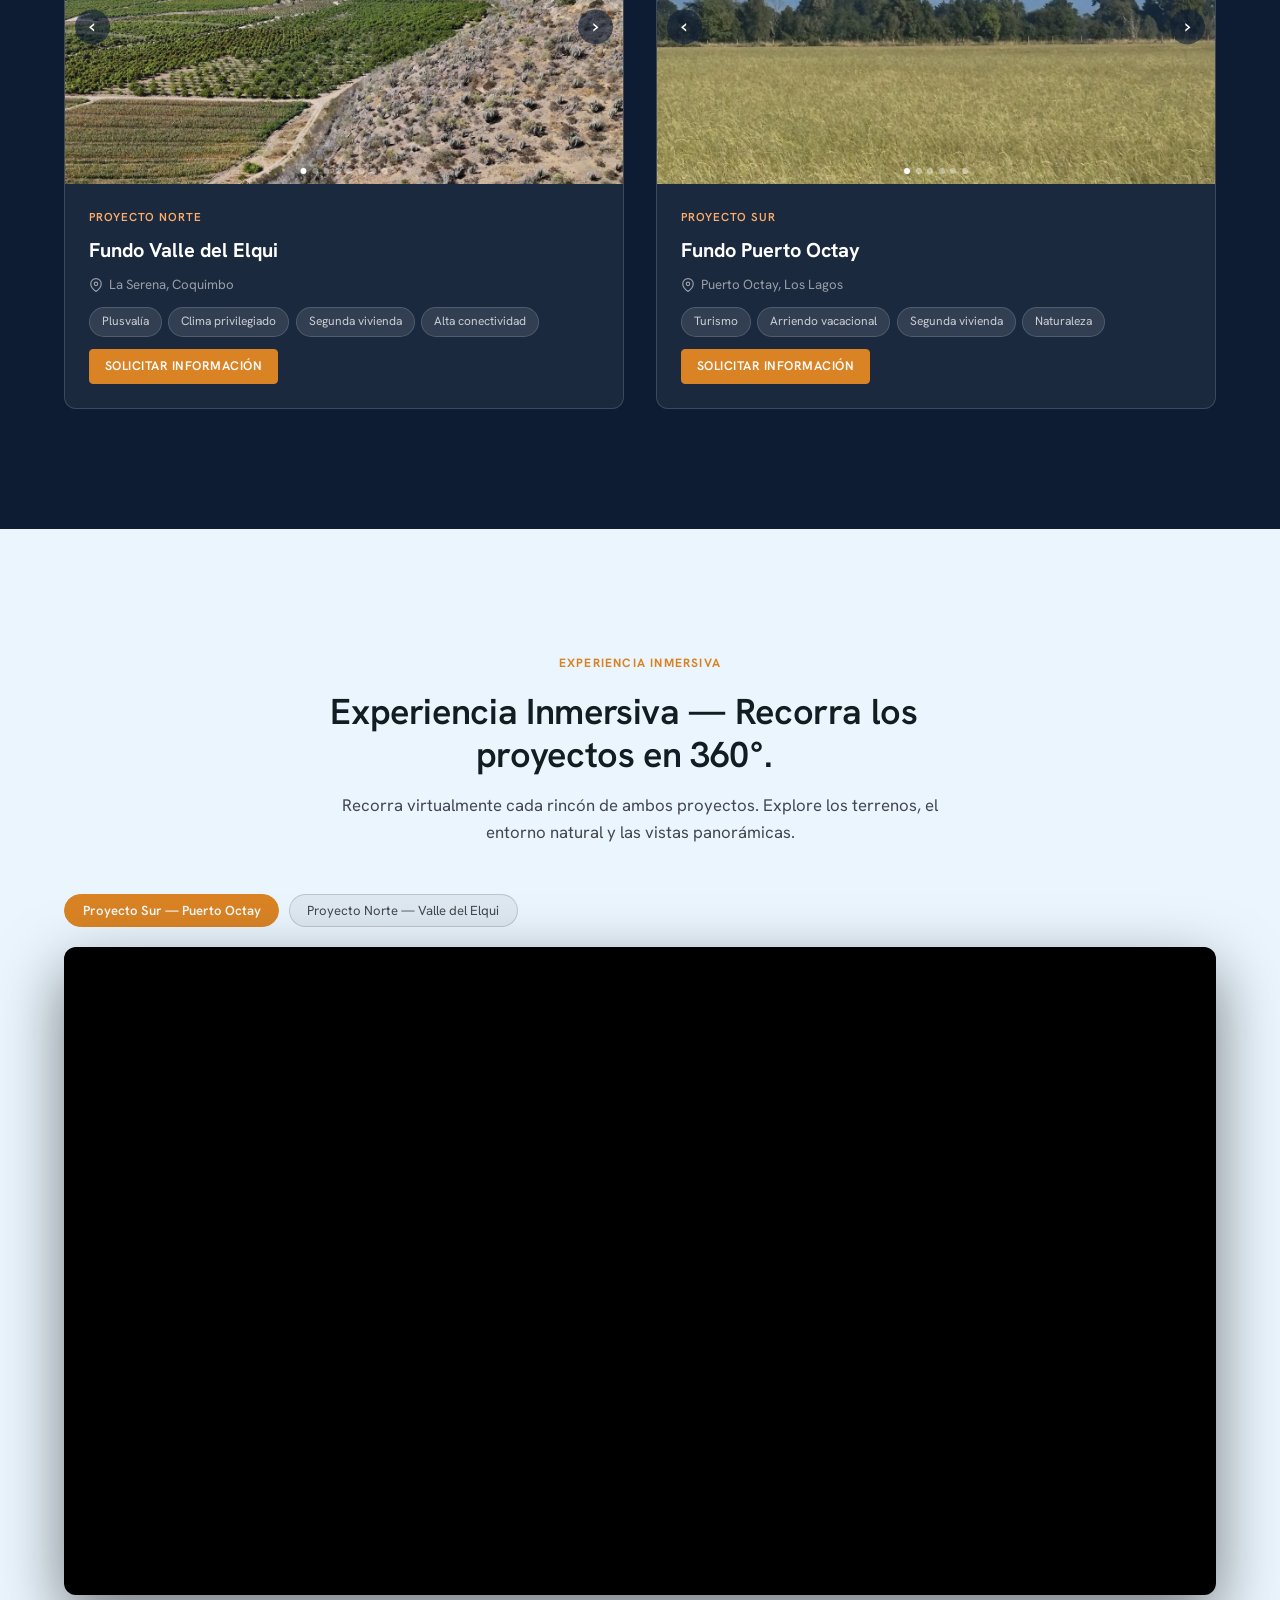
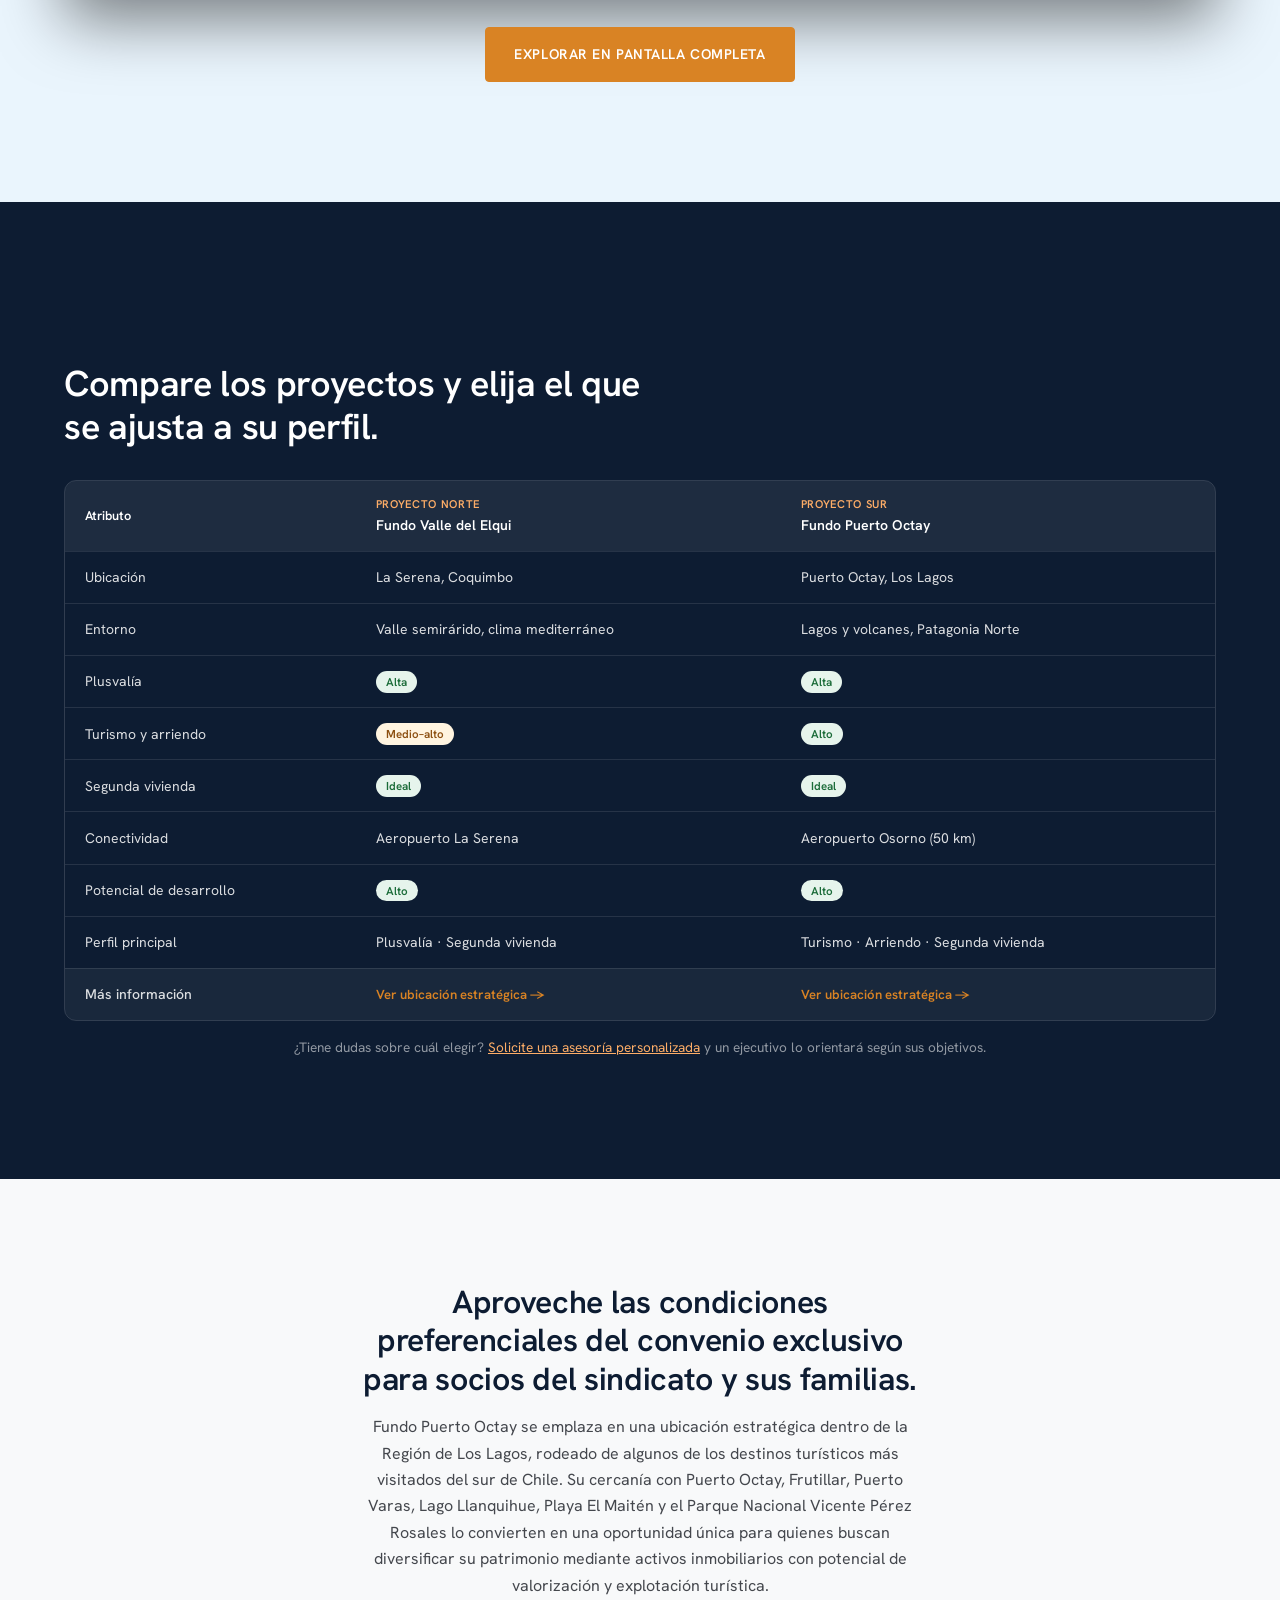
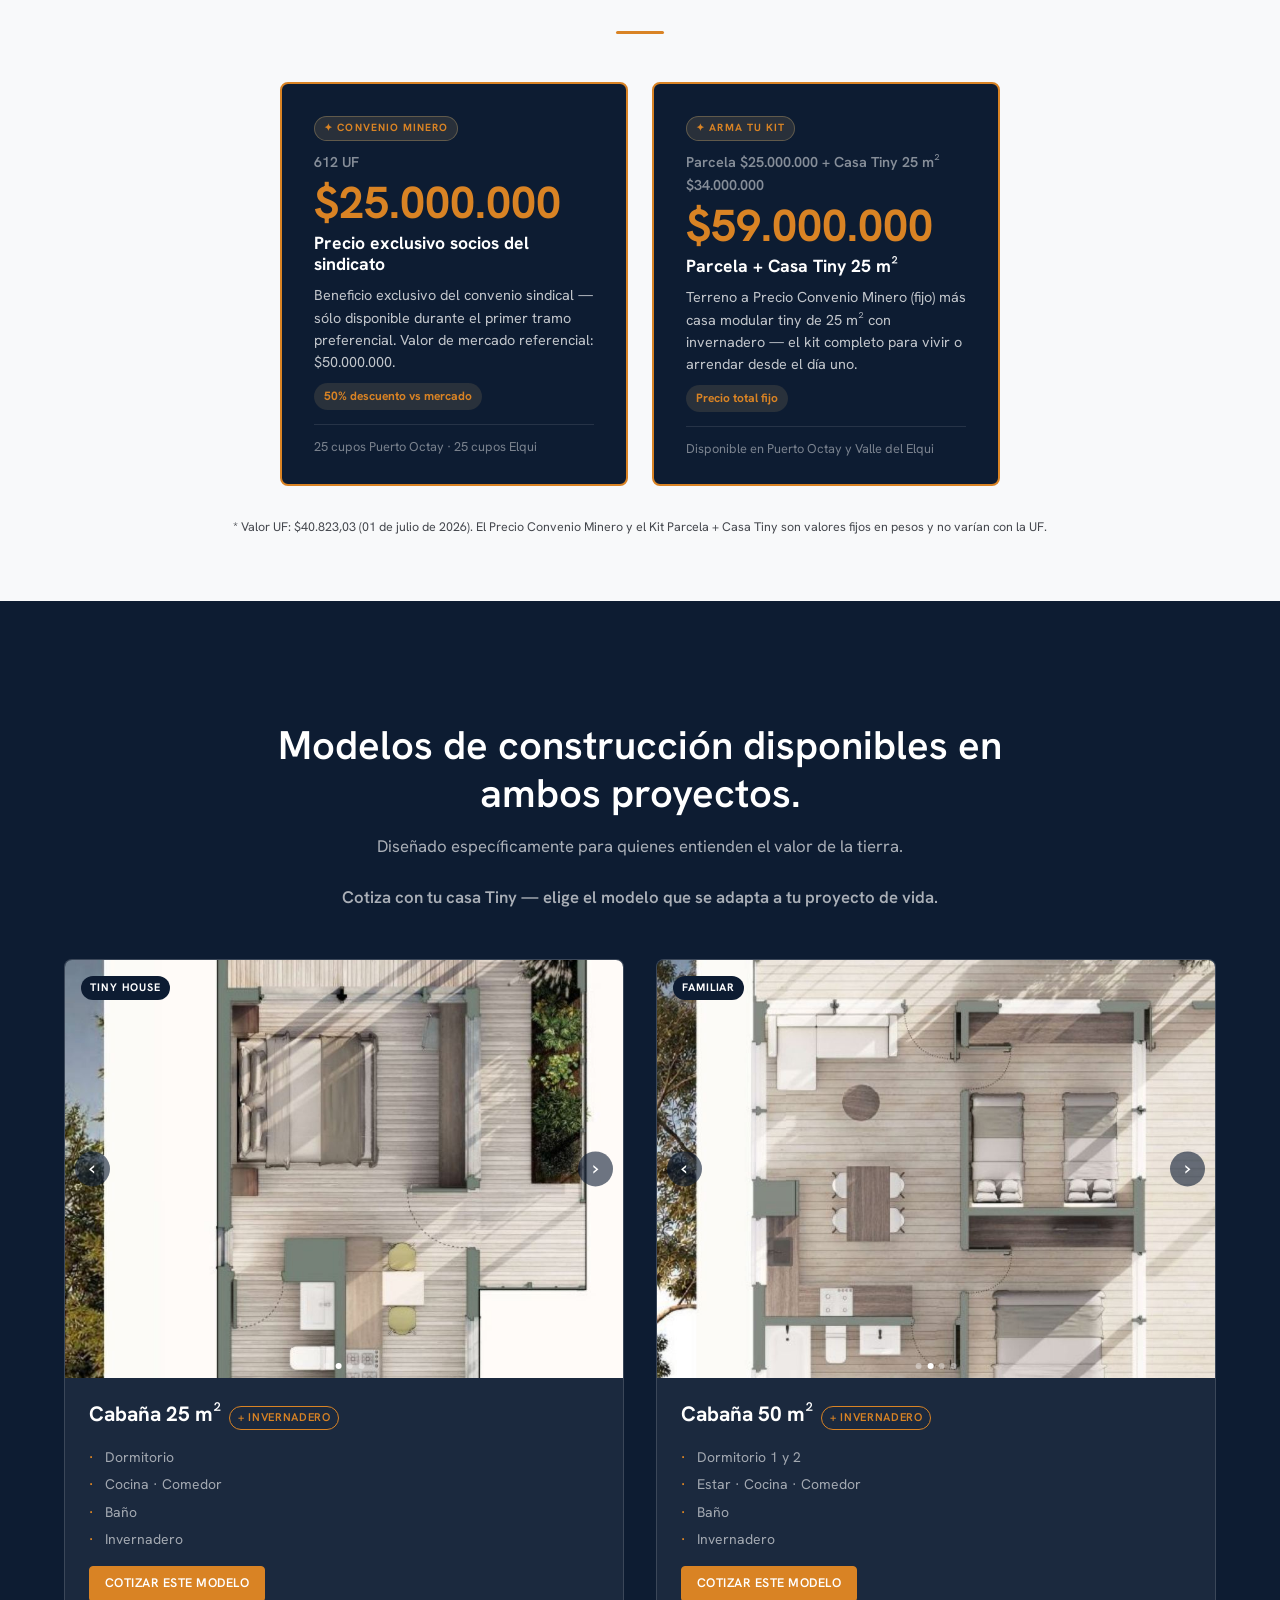
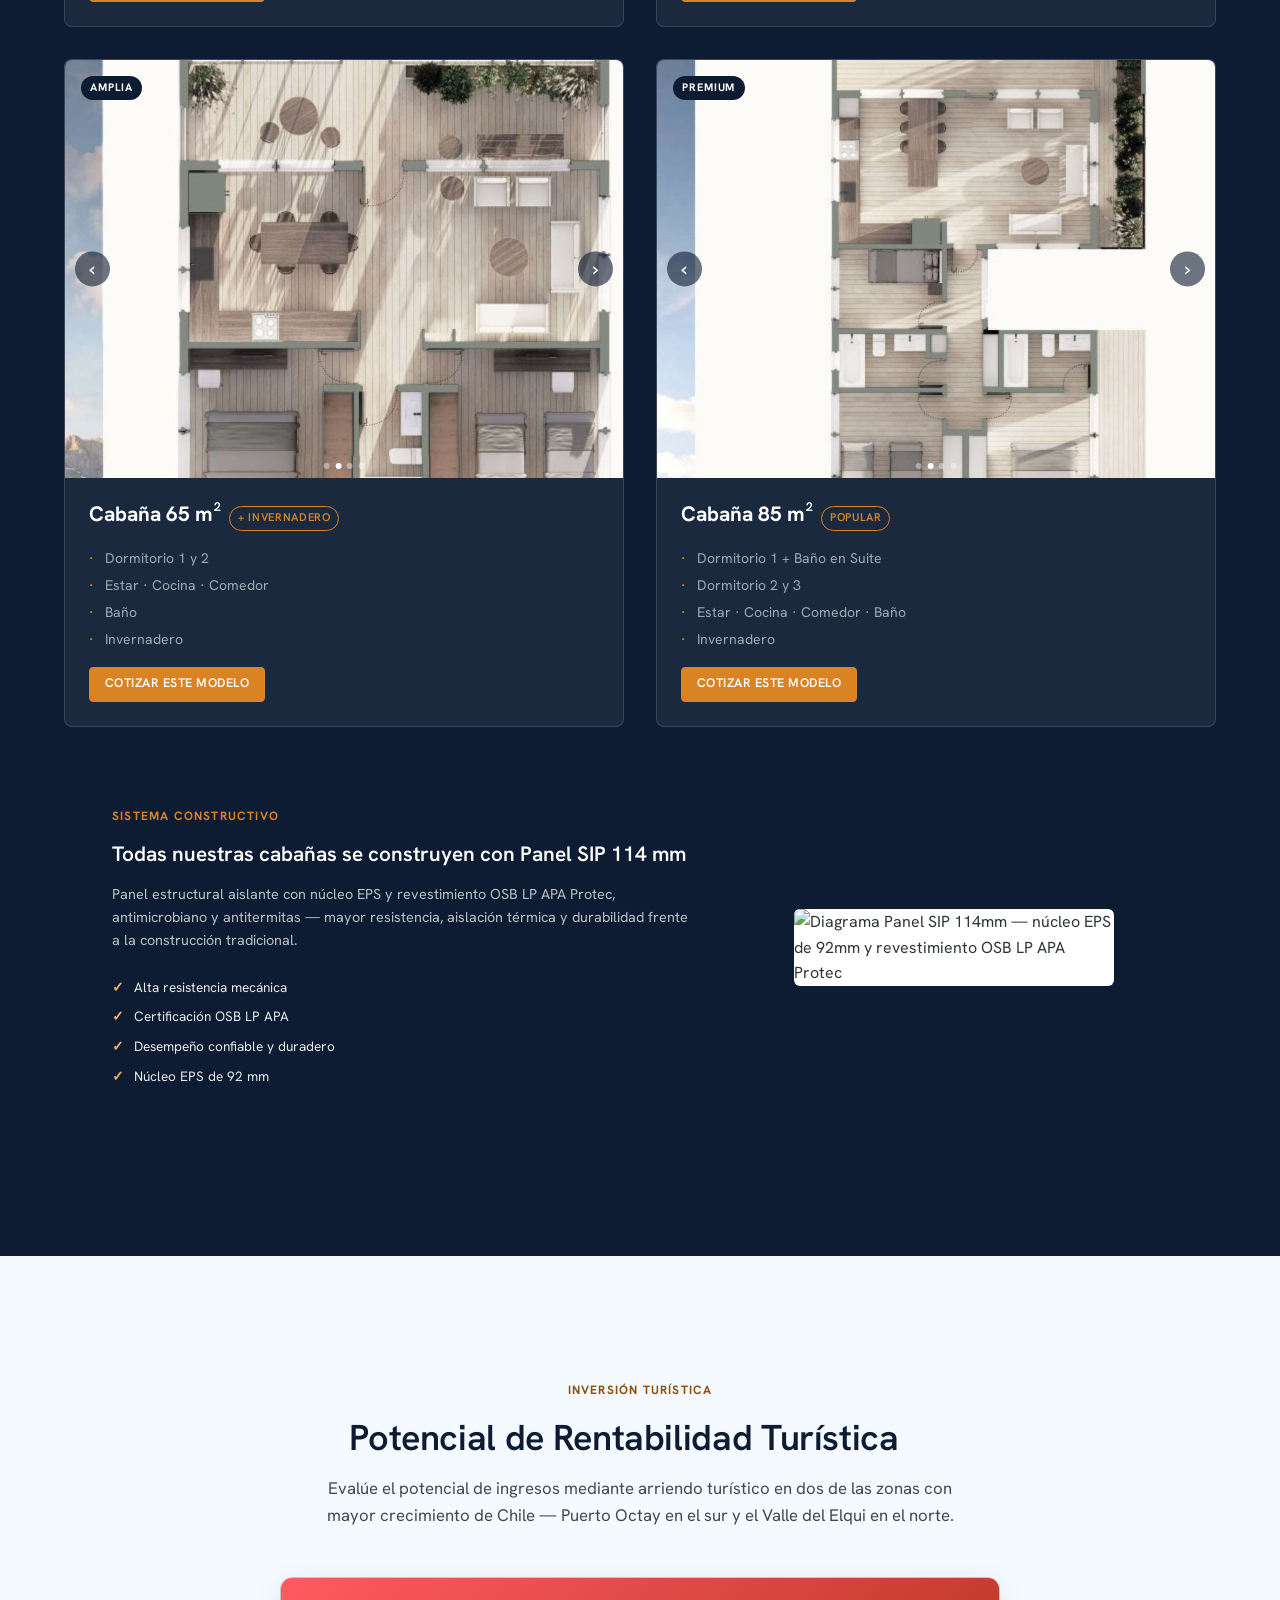
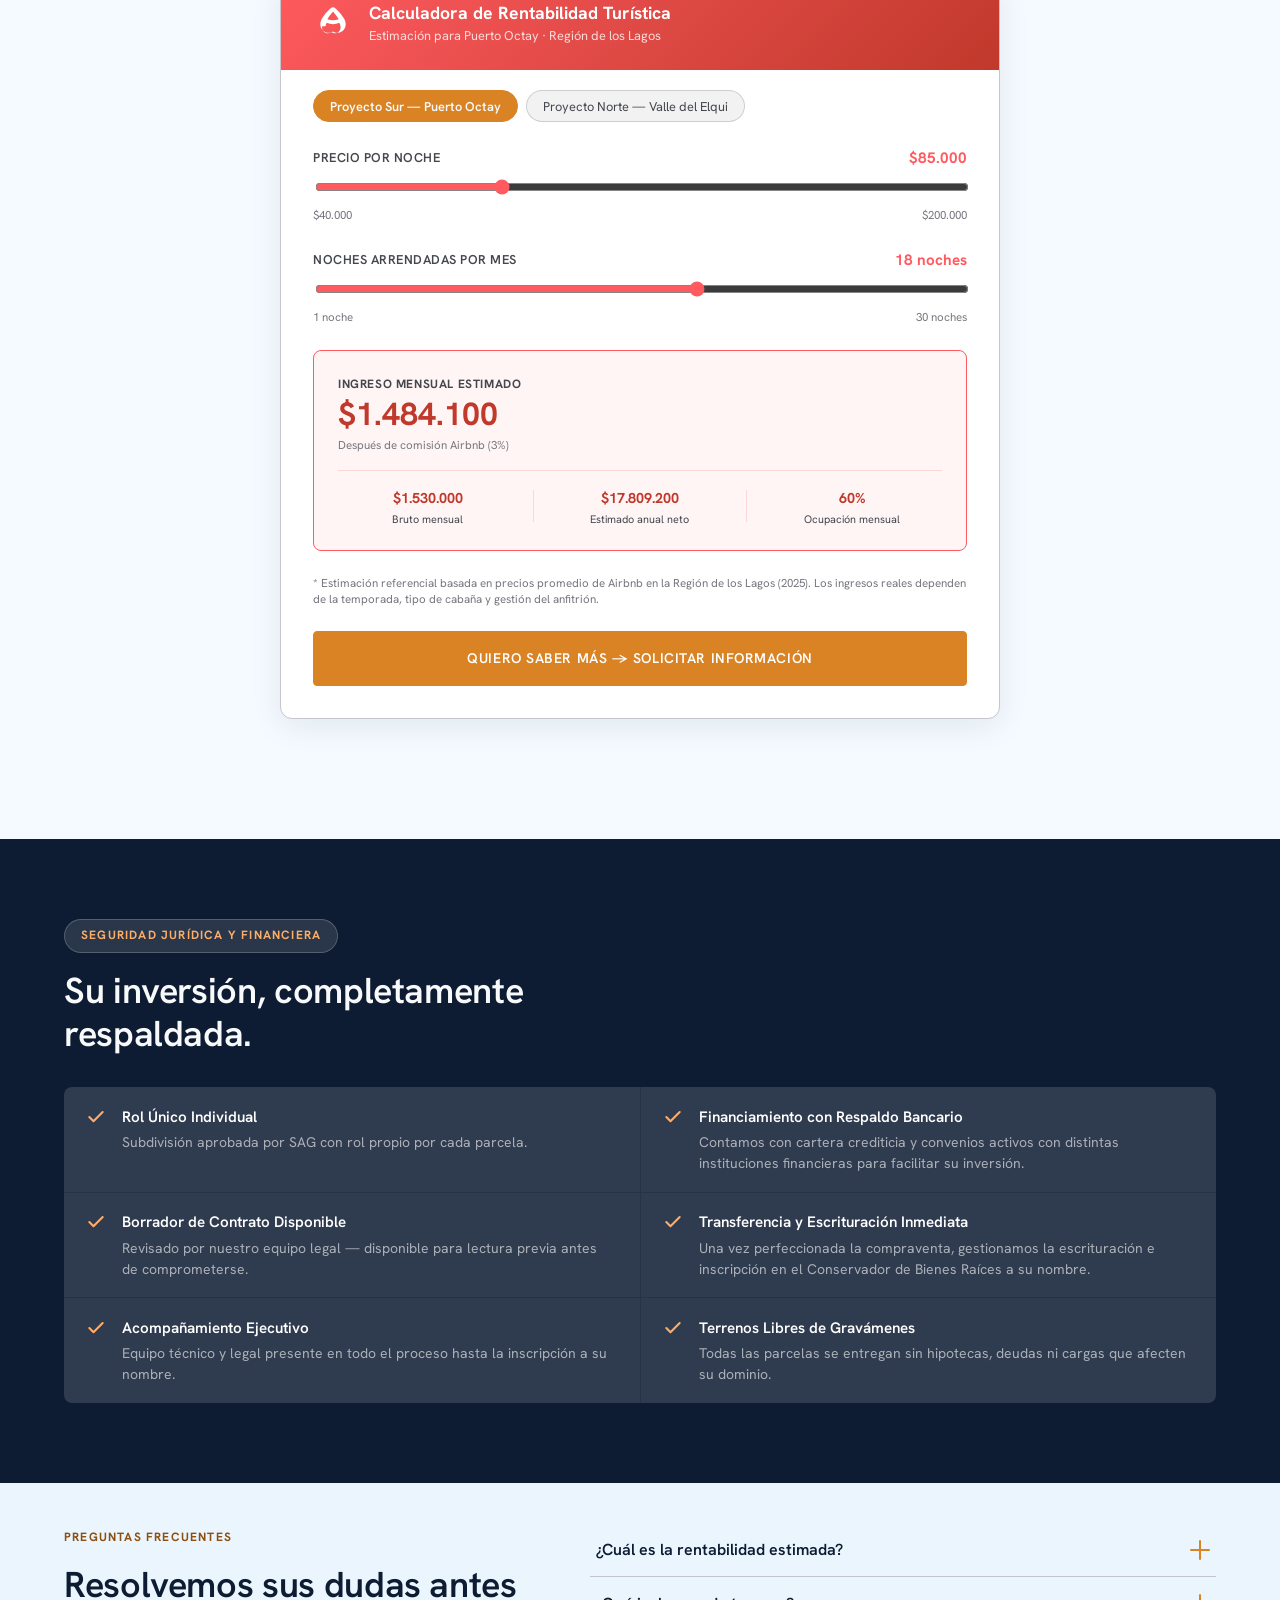
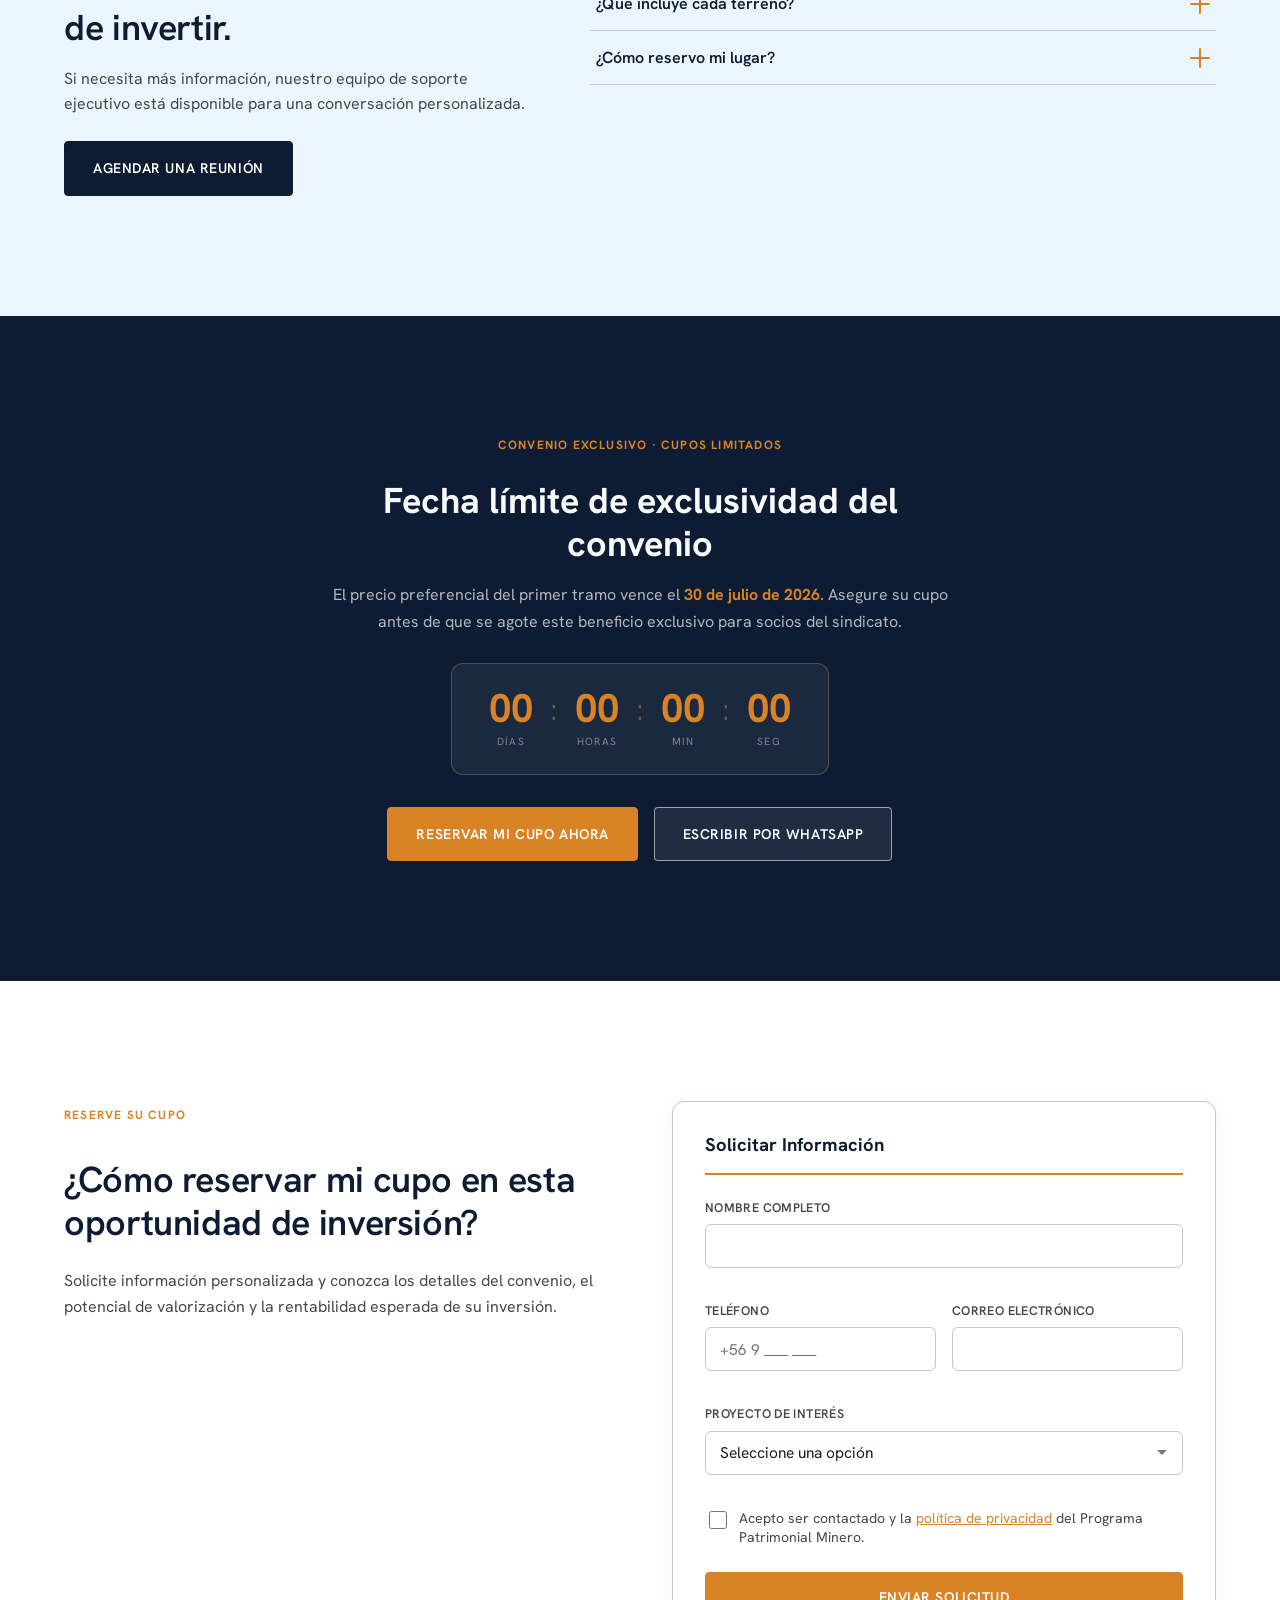
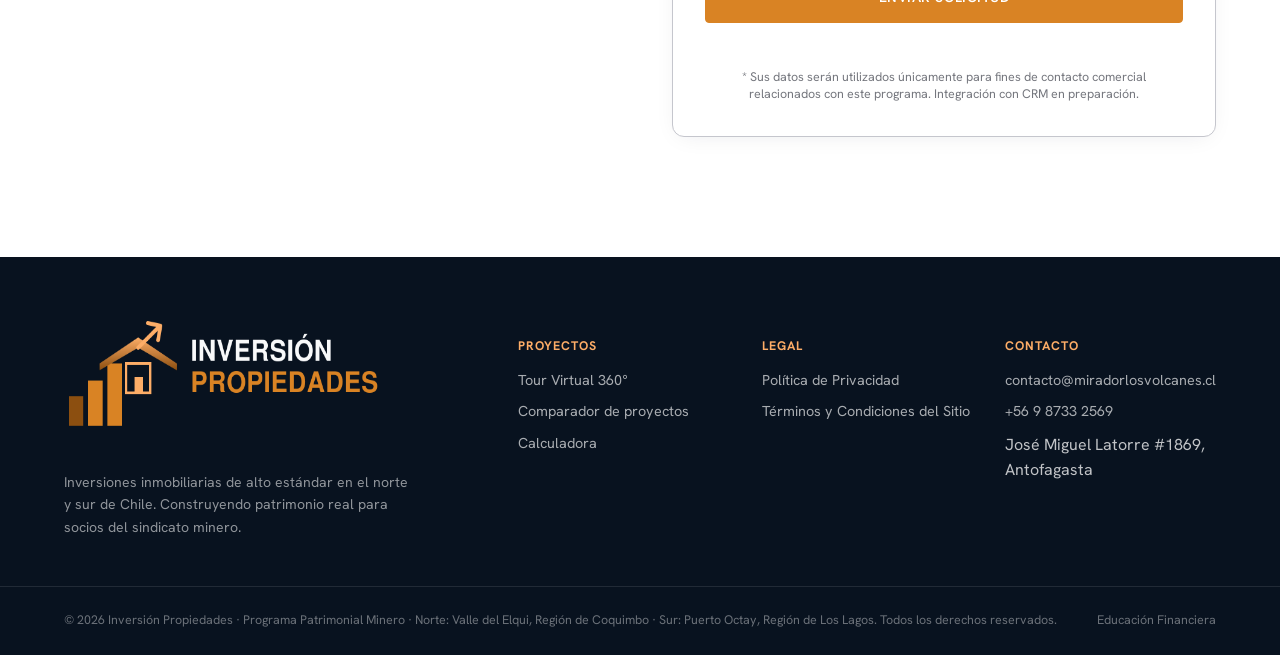
==== commit ae419bb2: "Quitar video duplicado de la seccion Reserve su cupo (ahora solo vive en el modal del hero)" ====
--- a/index.html
+++ b/index.html
@@ -895,12 +895,6 @@
           <p class="form__note">* Sus datos serán utilizados únicamente para fines de contacto comercial relacionados con este programa. Integración con CRM en preparación.</p>
         </form>
       </div>
-
-      <div class="container form-section__video-wrap reveal">
-        <video class="form-video" src="assets/video/video-testimonial.mp4" controls playsinline preload="metadata">
-          Tu navegador no soporta video HTML5.
-        </video>
-      </div>
     </section>
 
   </main>
--- a/css/styles.css
+++ b/css/styles.css
@@ -1498,11 +1498,6 @@
   background: #000;
   box-shadow: 0 16px 48px rgba(0,0,0,0.25);
 }
-.form-section__video-wrap {
-  margin-top: var(--space-8);
-  display: flex;
-  justify-content: center;
-}
 
 .form-section__perks {
   list-style: none;
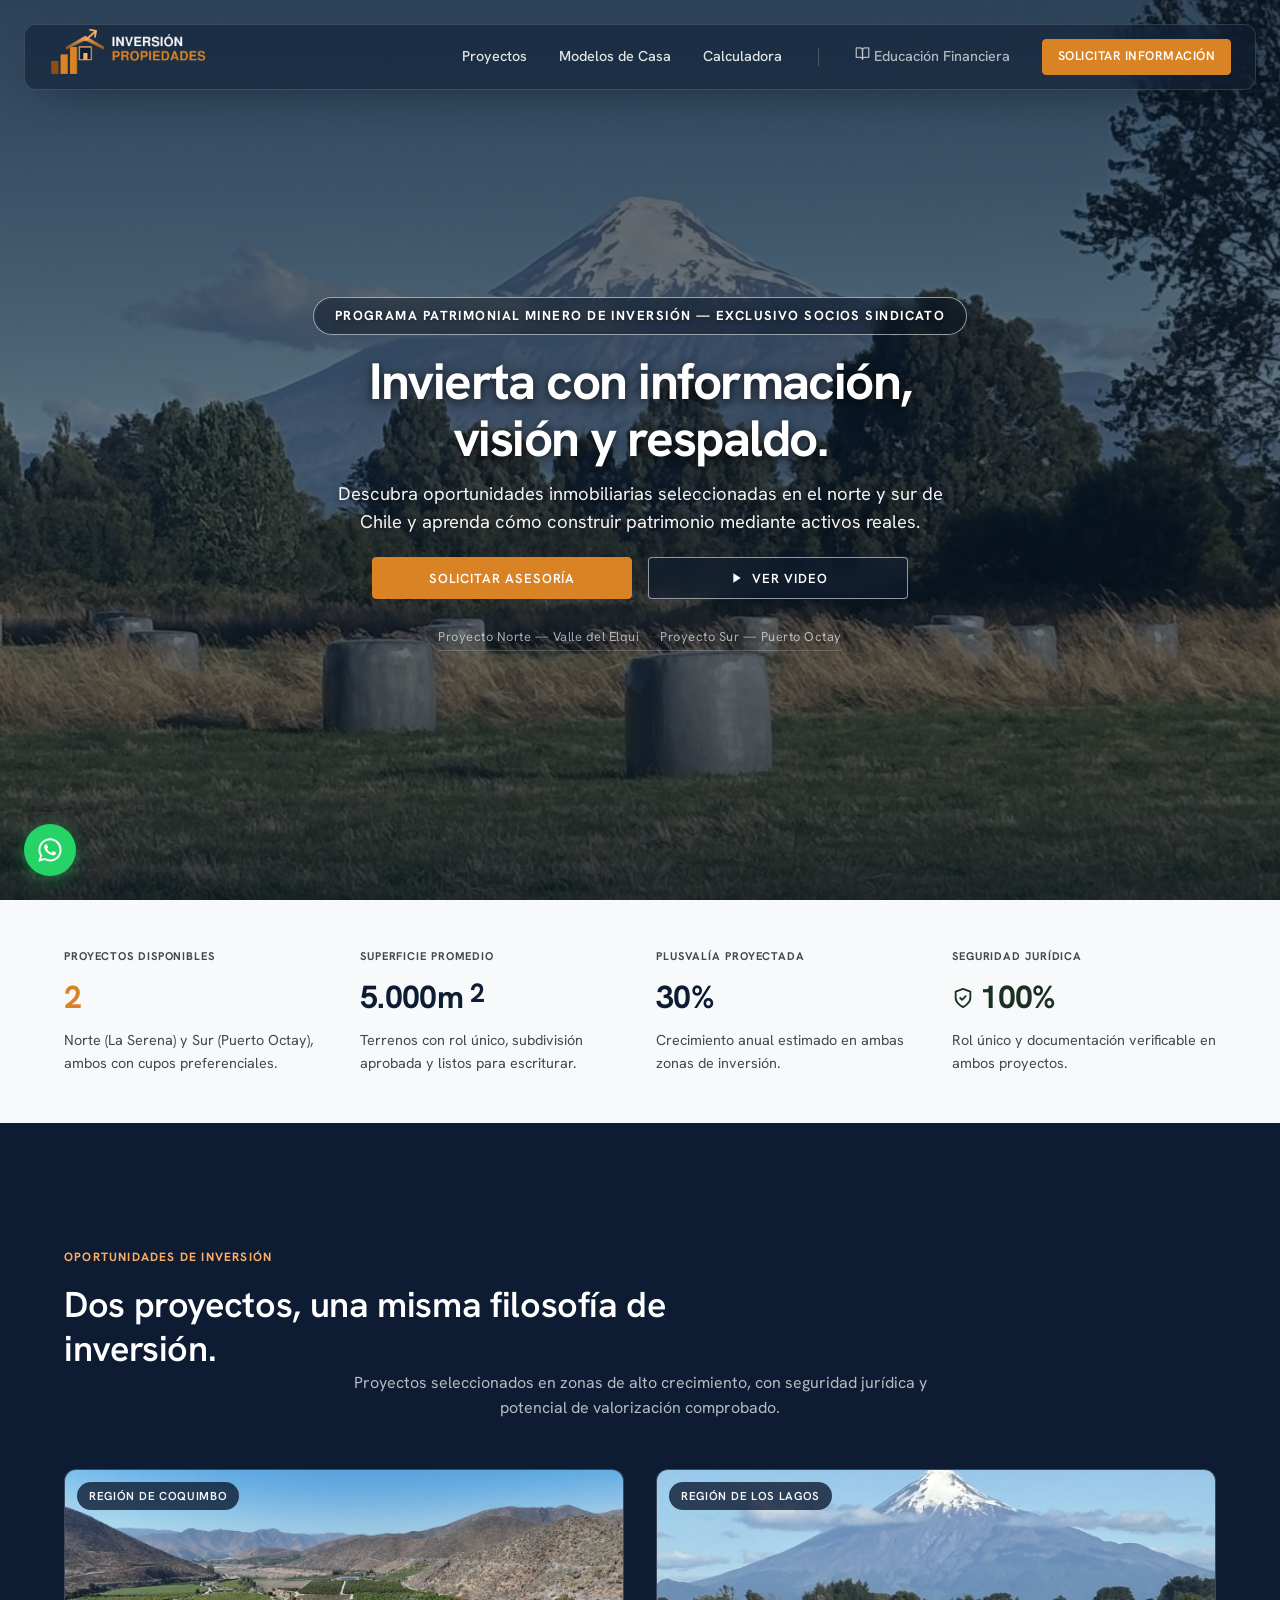
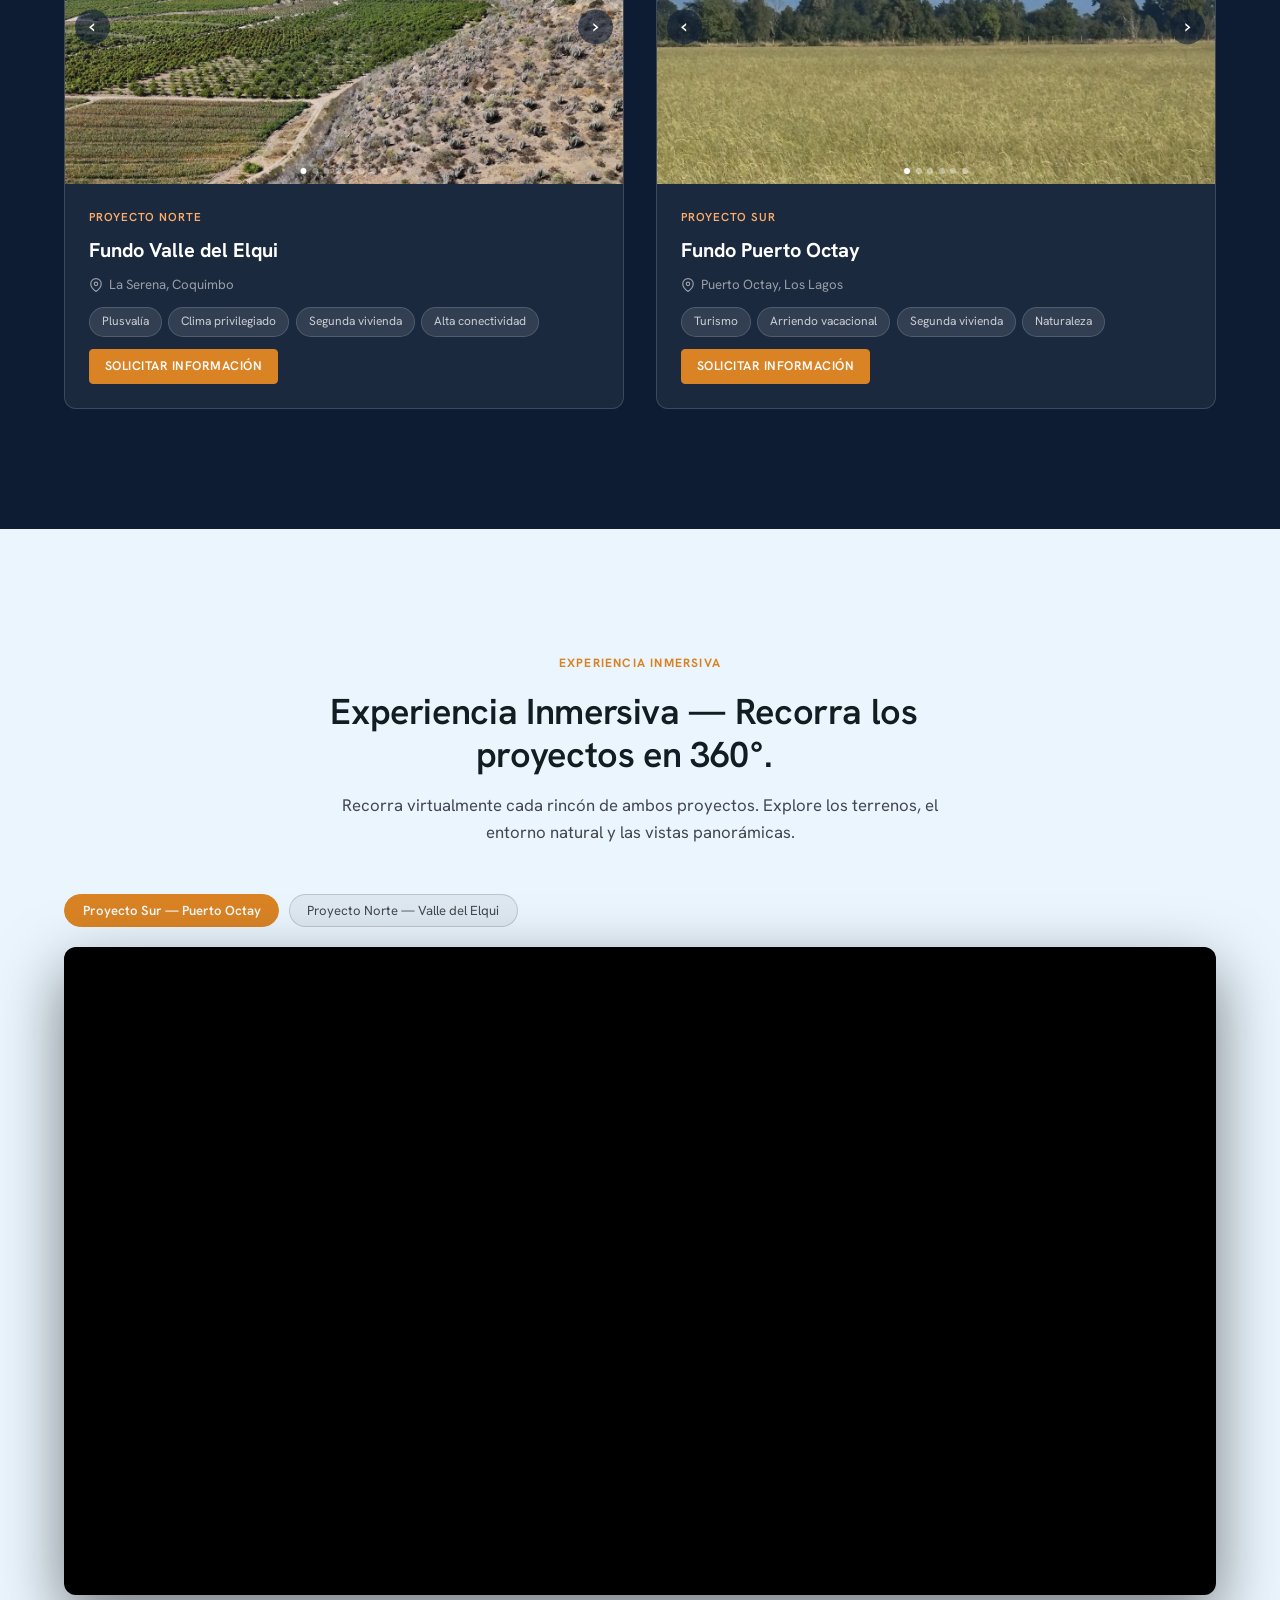
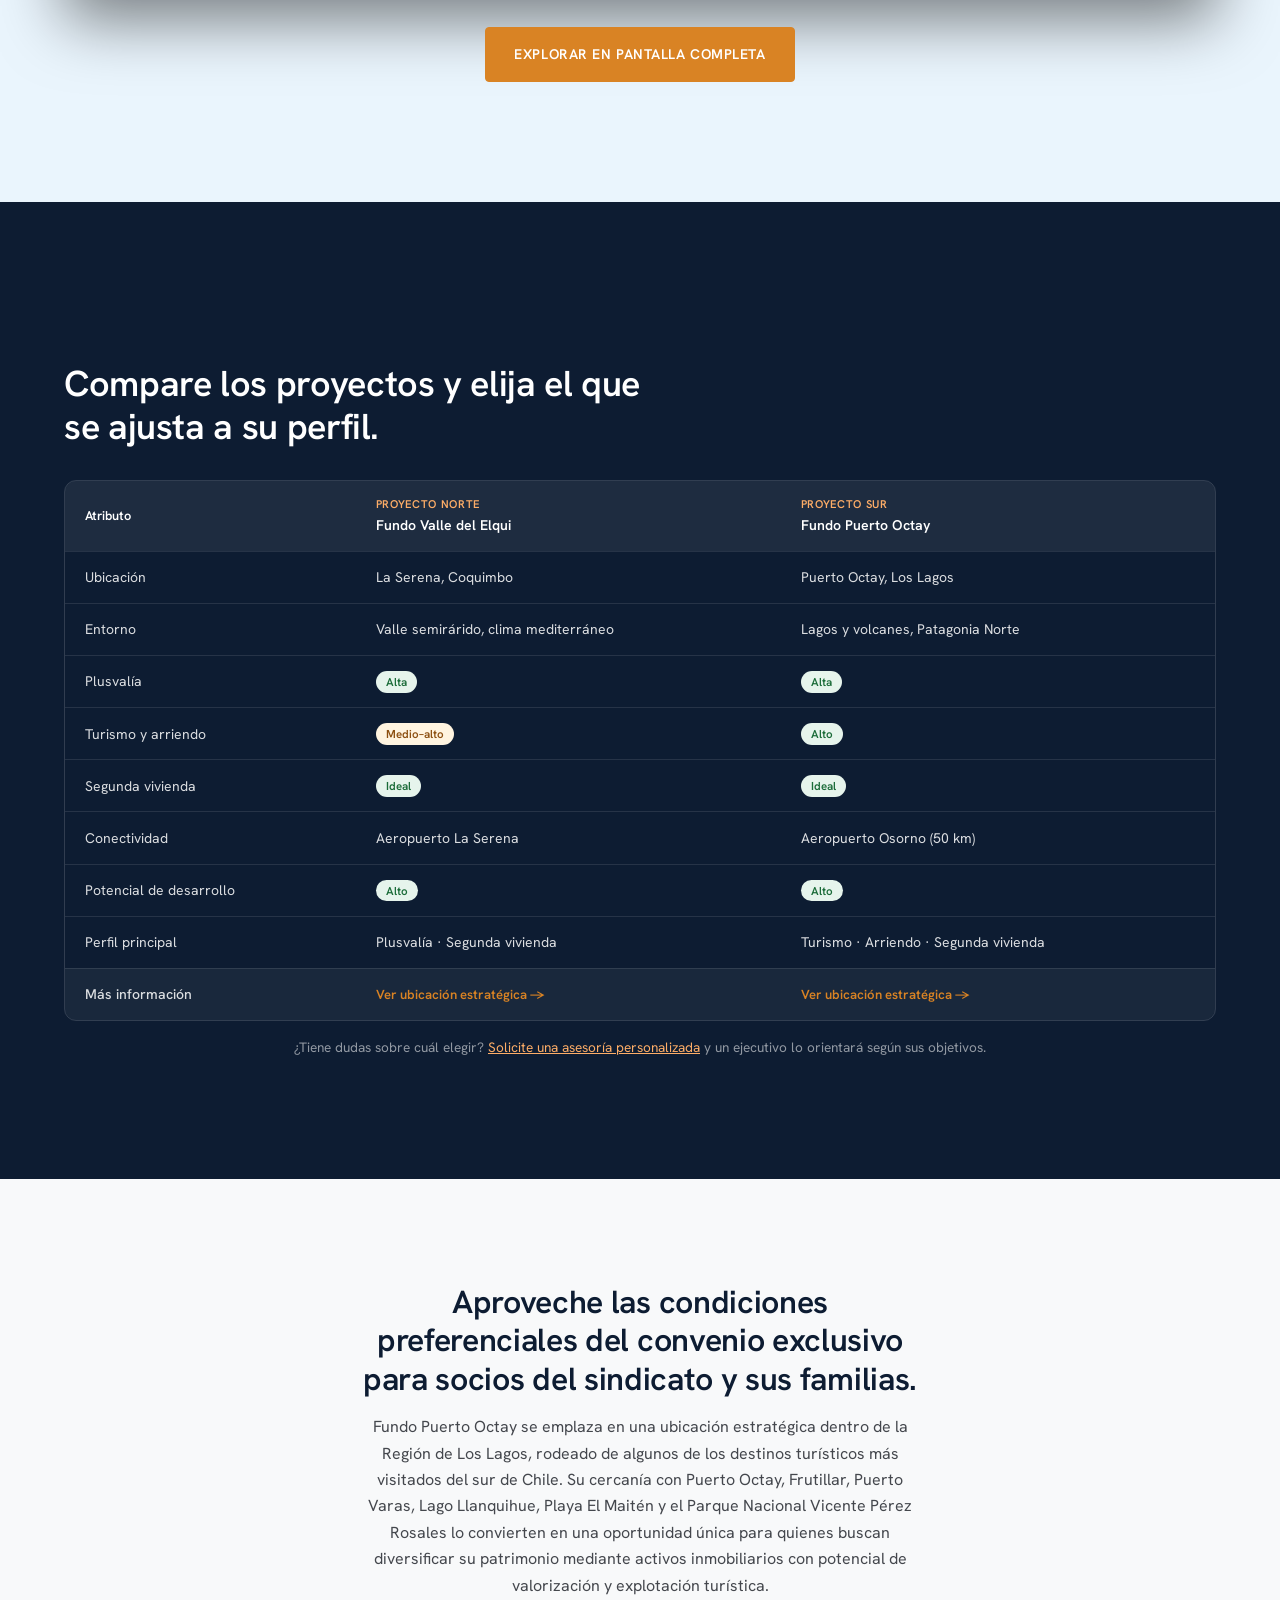
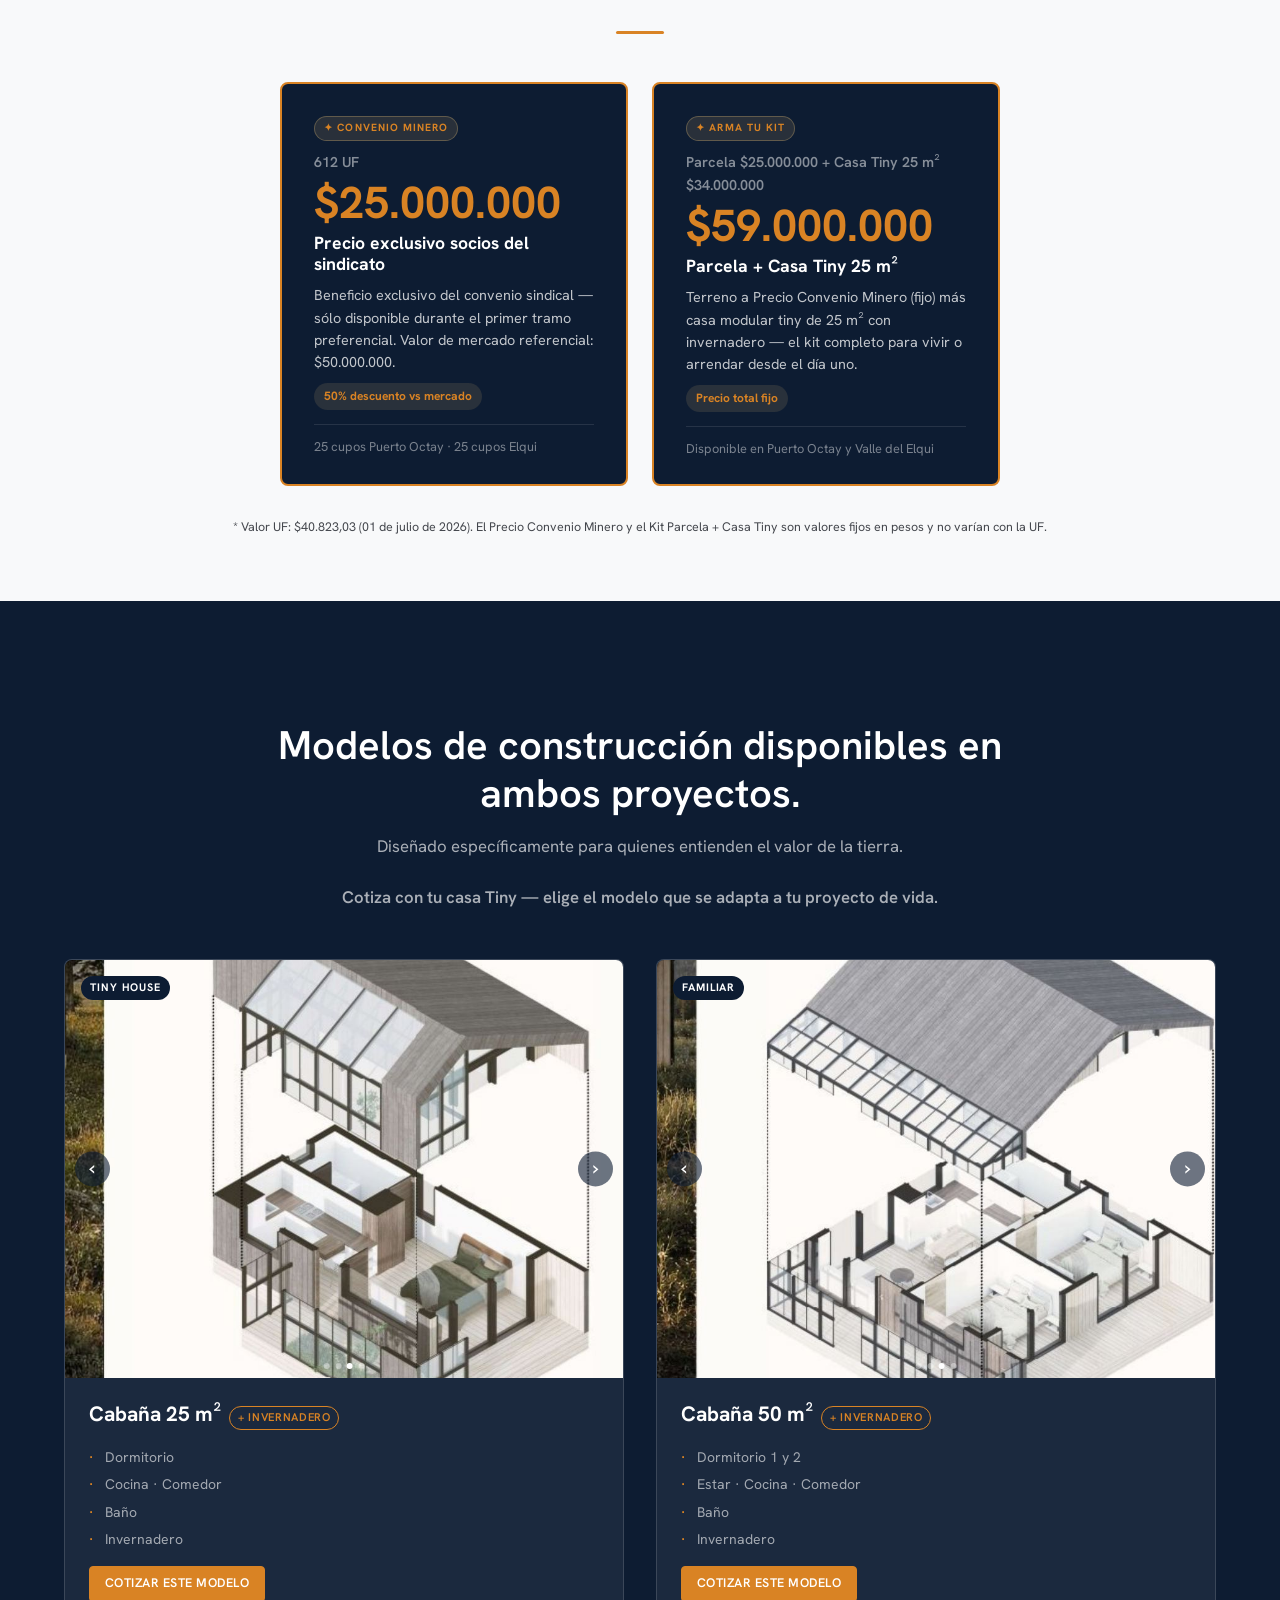
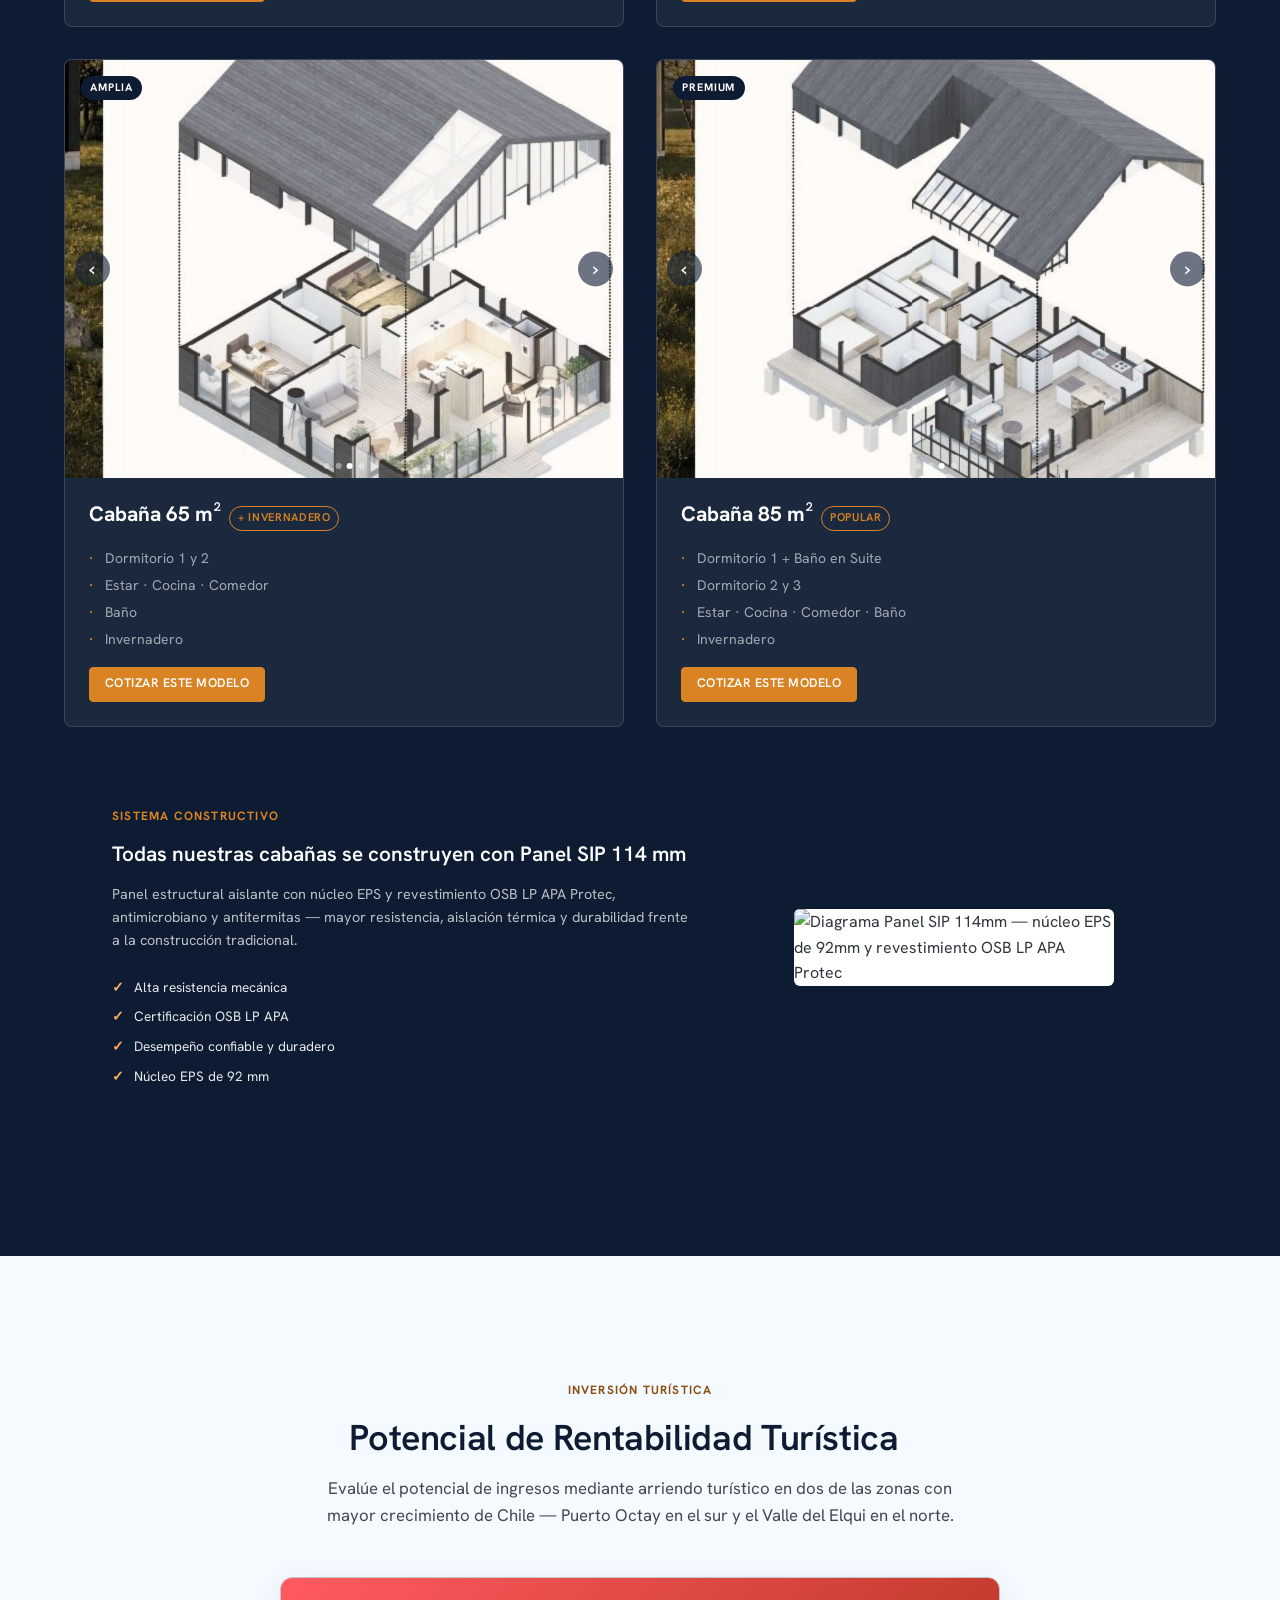
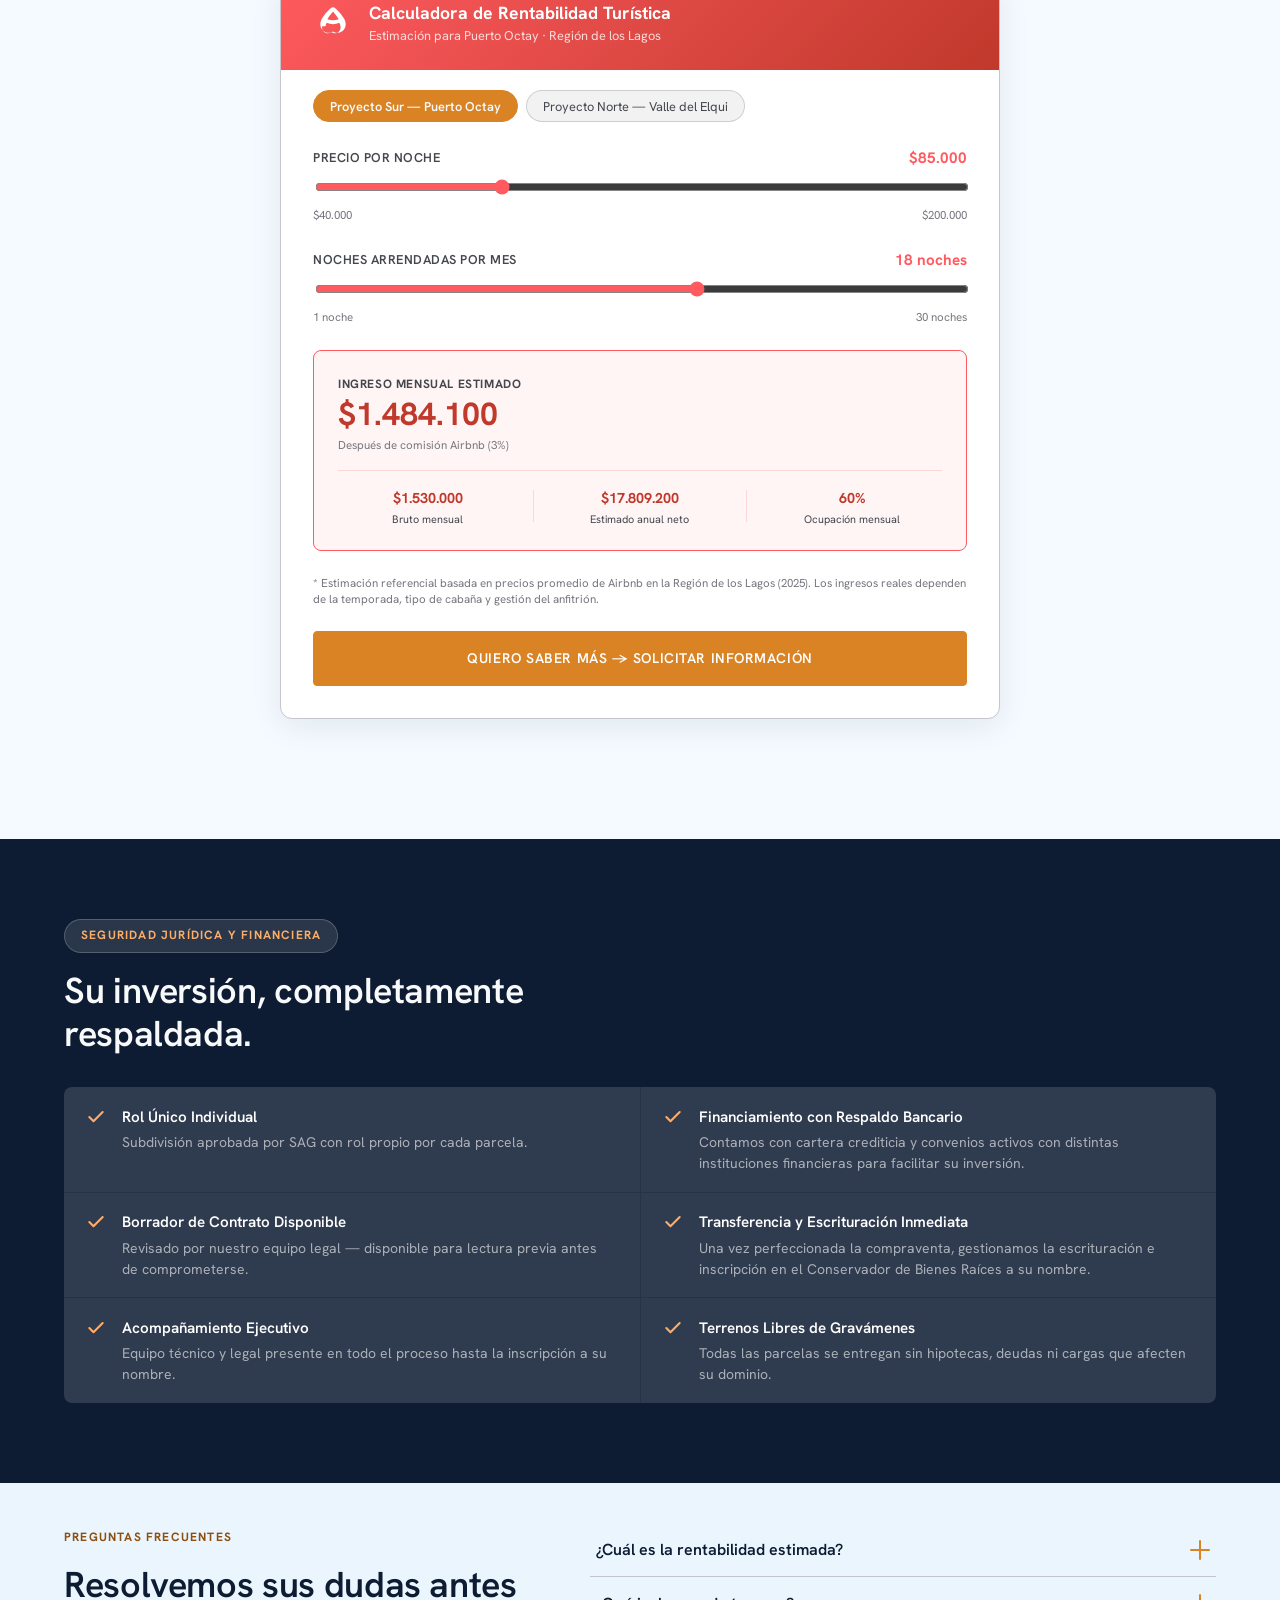
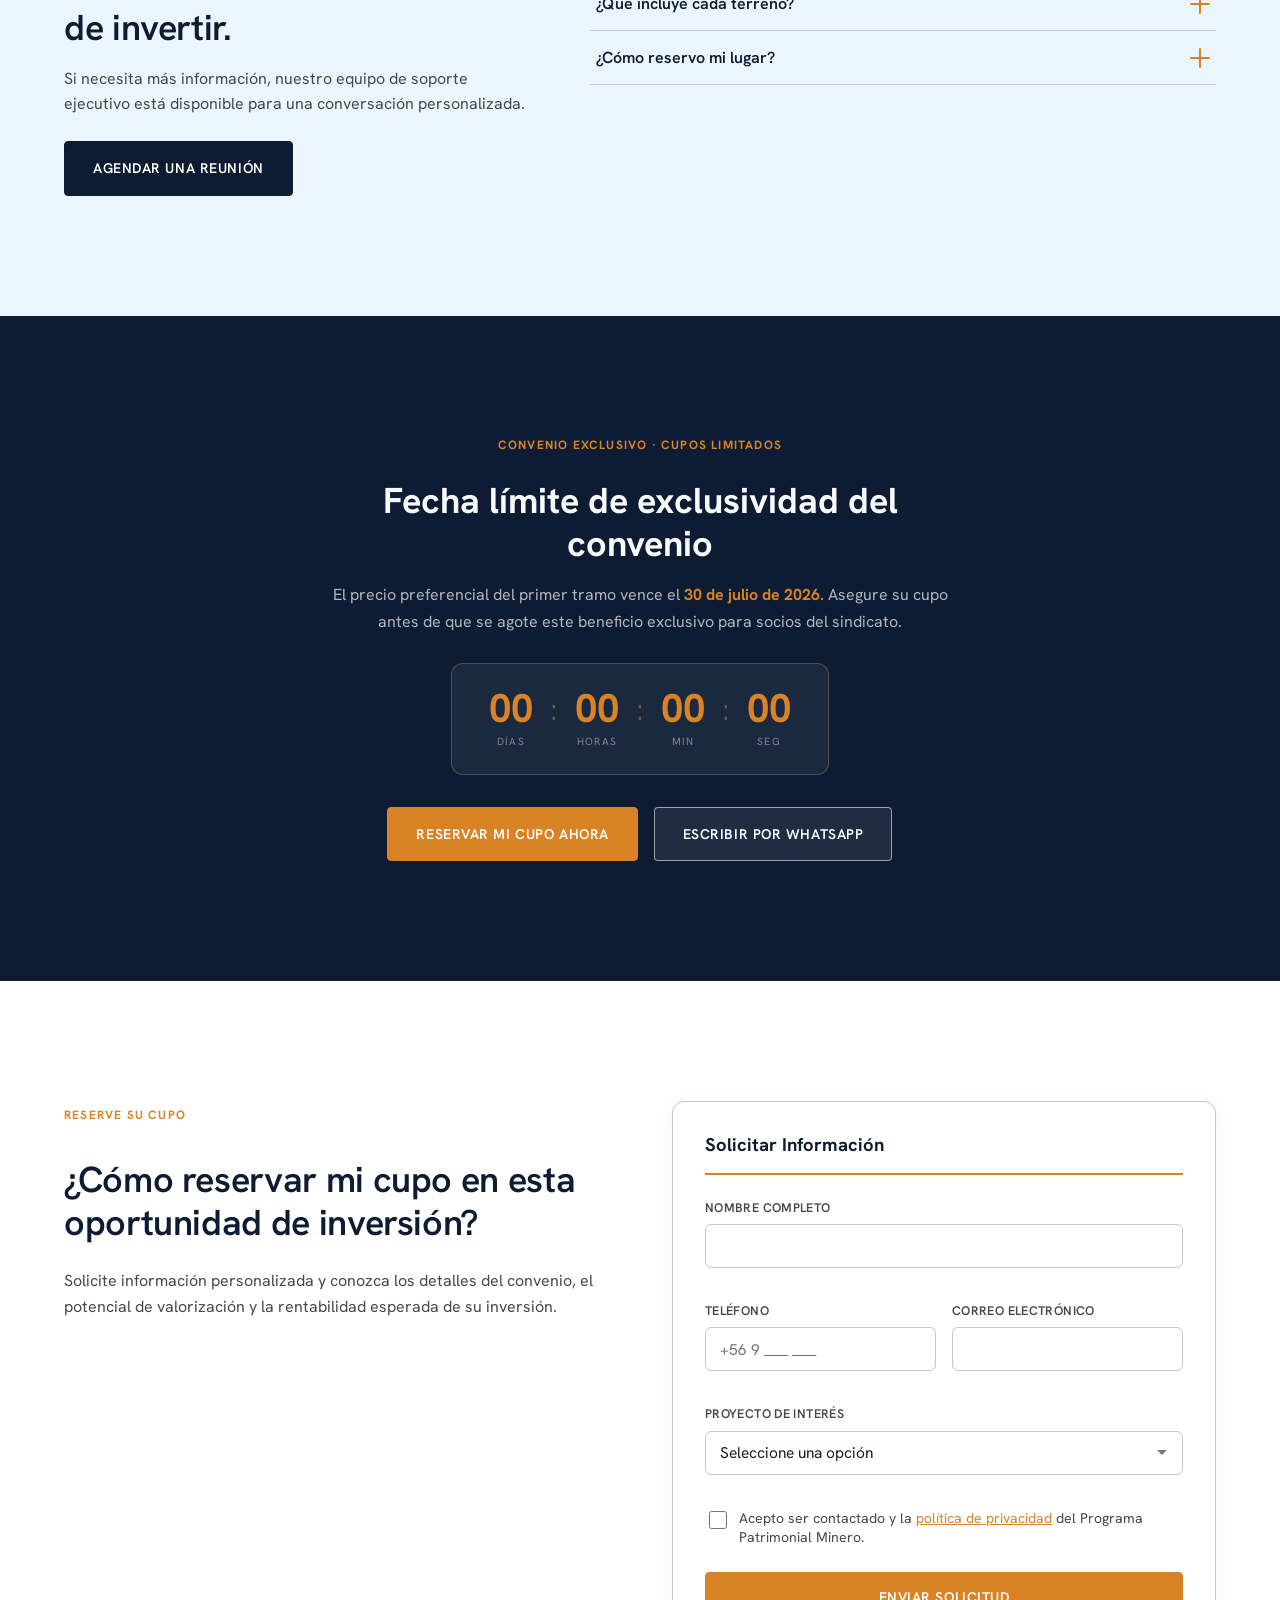
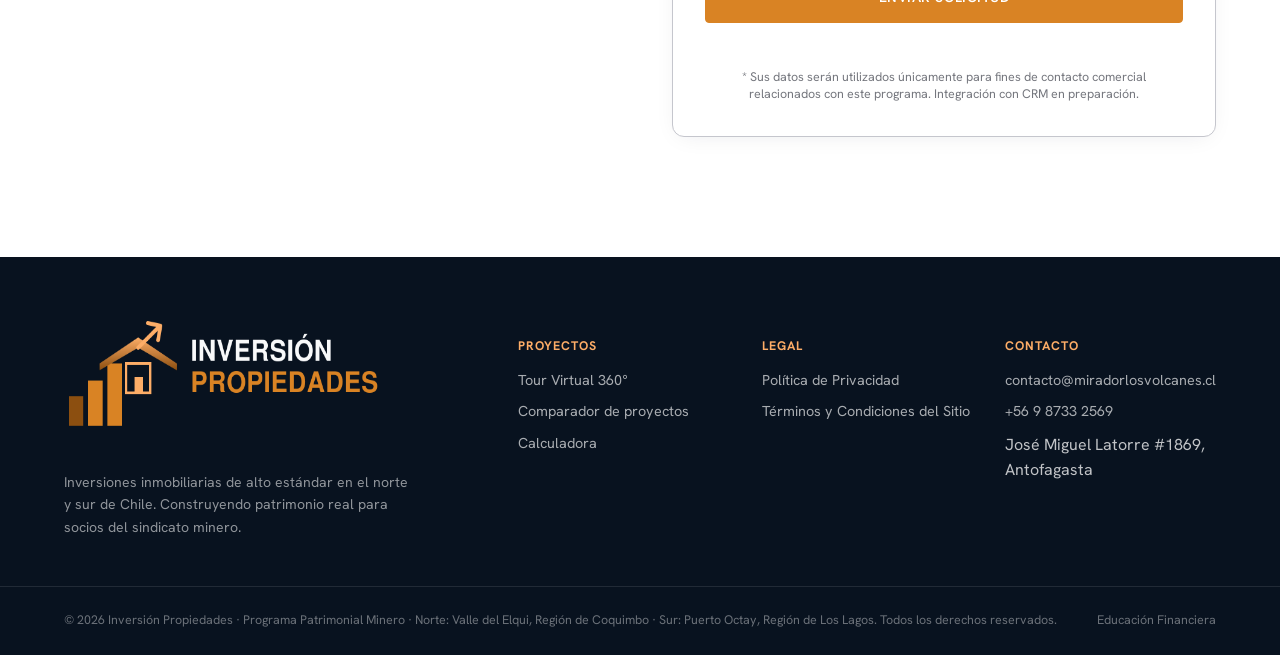
==== commit f3c0ba49: "Agregar leyenda 'Presentacion Proyecto Norte, Valle del Elqui' en el modal de video del hero" ====
--- a/index.html
+++ b/index.html
@@ -945,9 +945,10 @@
   </a>
 
   <!-- Modal video hero -->
-  <div class="modal modal--video" id="videoModal" role="dialog" aria-modal="true" aria-label="Video testimonial">
+  <div class="modal modal--video" id="videoModal" role="dialog" aria-modal="true" aria-label="Presentación Proyecto Norte — Valle del Elqui">
     <div class="modal__panel modal__panel--video">
       <button class="modal__close modal__close--video" id="videoModalClose" aria-label="Cerrar">✕</button>
+      <span class="modal__video-caption">Presentación · Proyecto Norte, Valle del Elqui</span>
       <video class="form-video" id="heroVideo" src="assets/video/video-testimonial.mp4" controls playsinline preload="metadata">
         Tu navegador no soporta video HTML5.
       </video>
--- a/css/styles.css
+++ b/css/styles.css
@@ -2392,3 +2392,13 @@
   color: #fff;
 }
 .modal__close--video:hover { background: rgba(255,255,255,0.3); }
+
+.modal__video-caption {
+  display: block;
+  text-align: center;
+  color: #fff;
+  font-size: 0.8rem;
+  font-weight: 600;
+  letter-spacing: 0.02em;
+  margin-bottom: var(--space-2);
+}
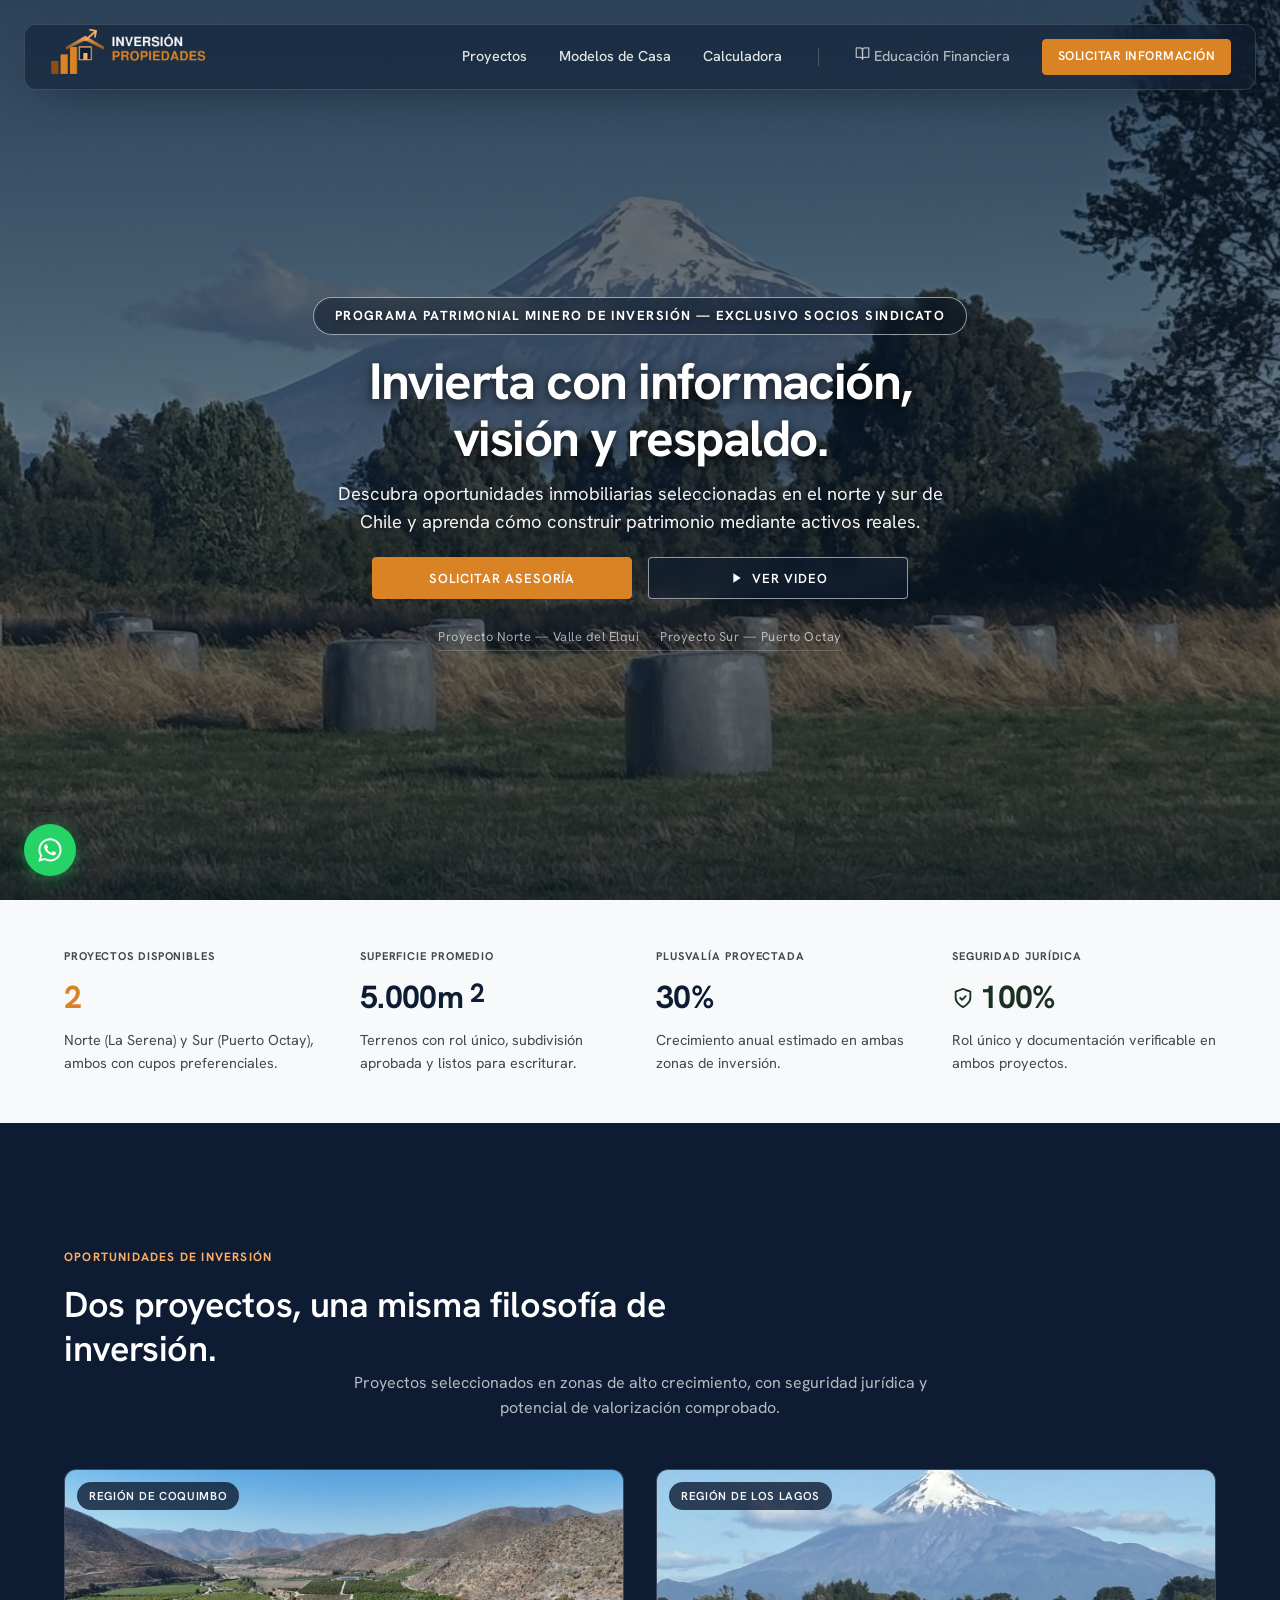
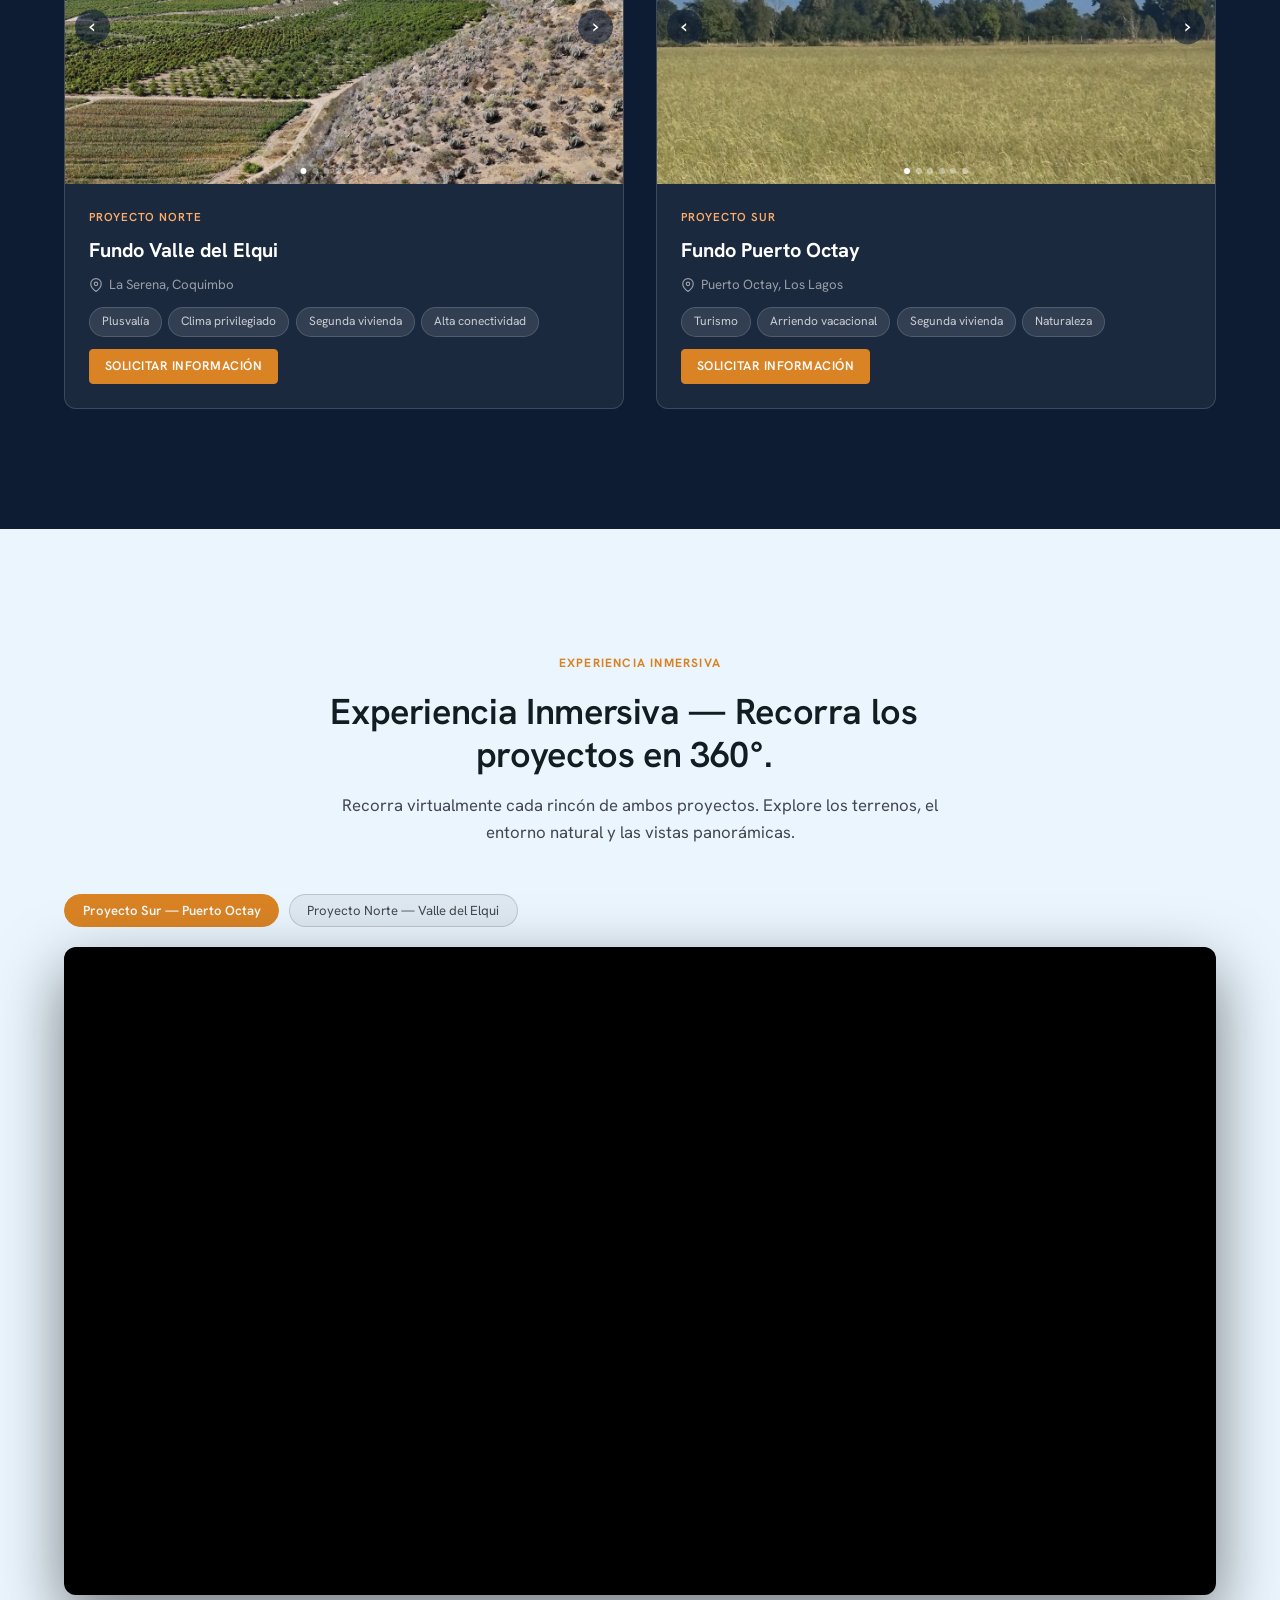
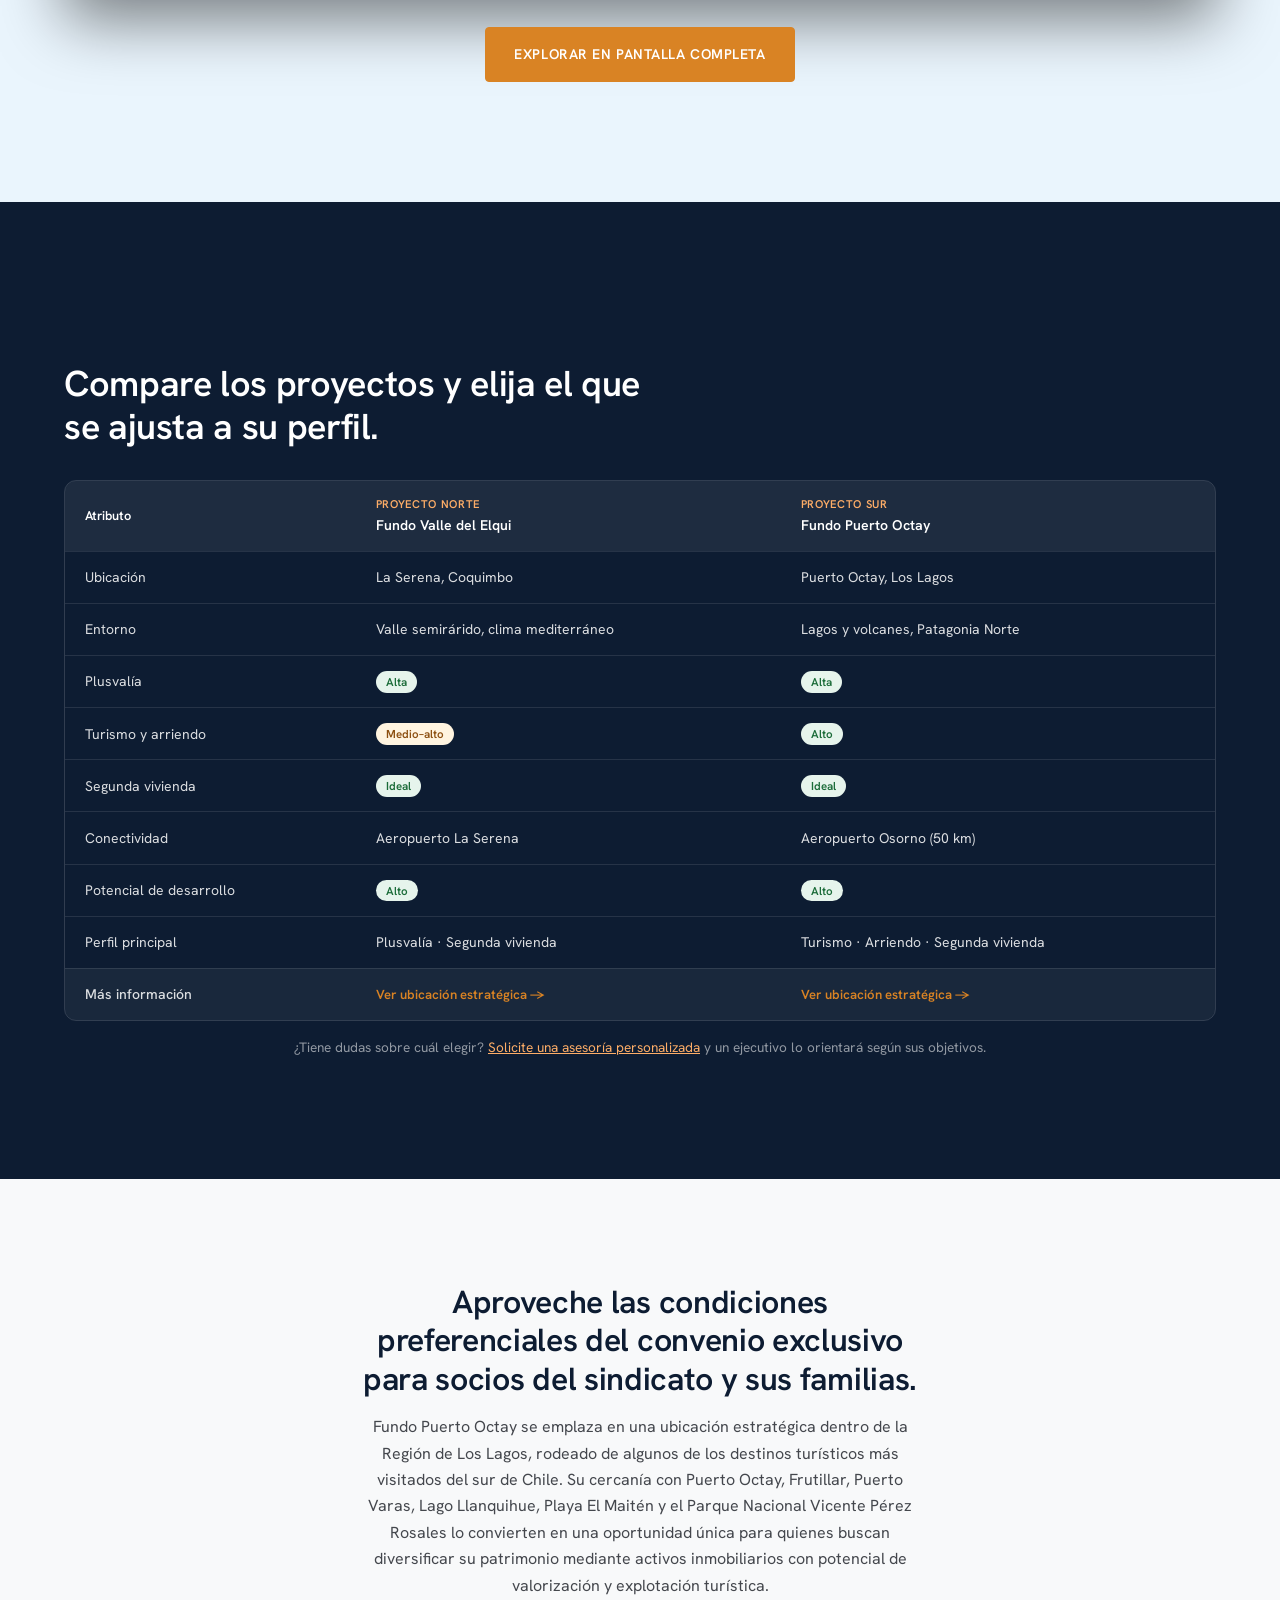
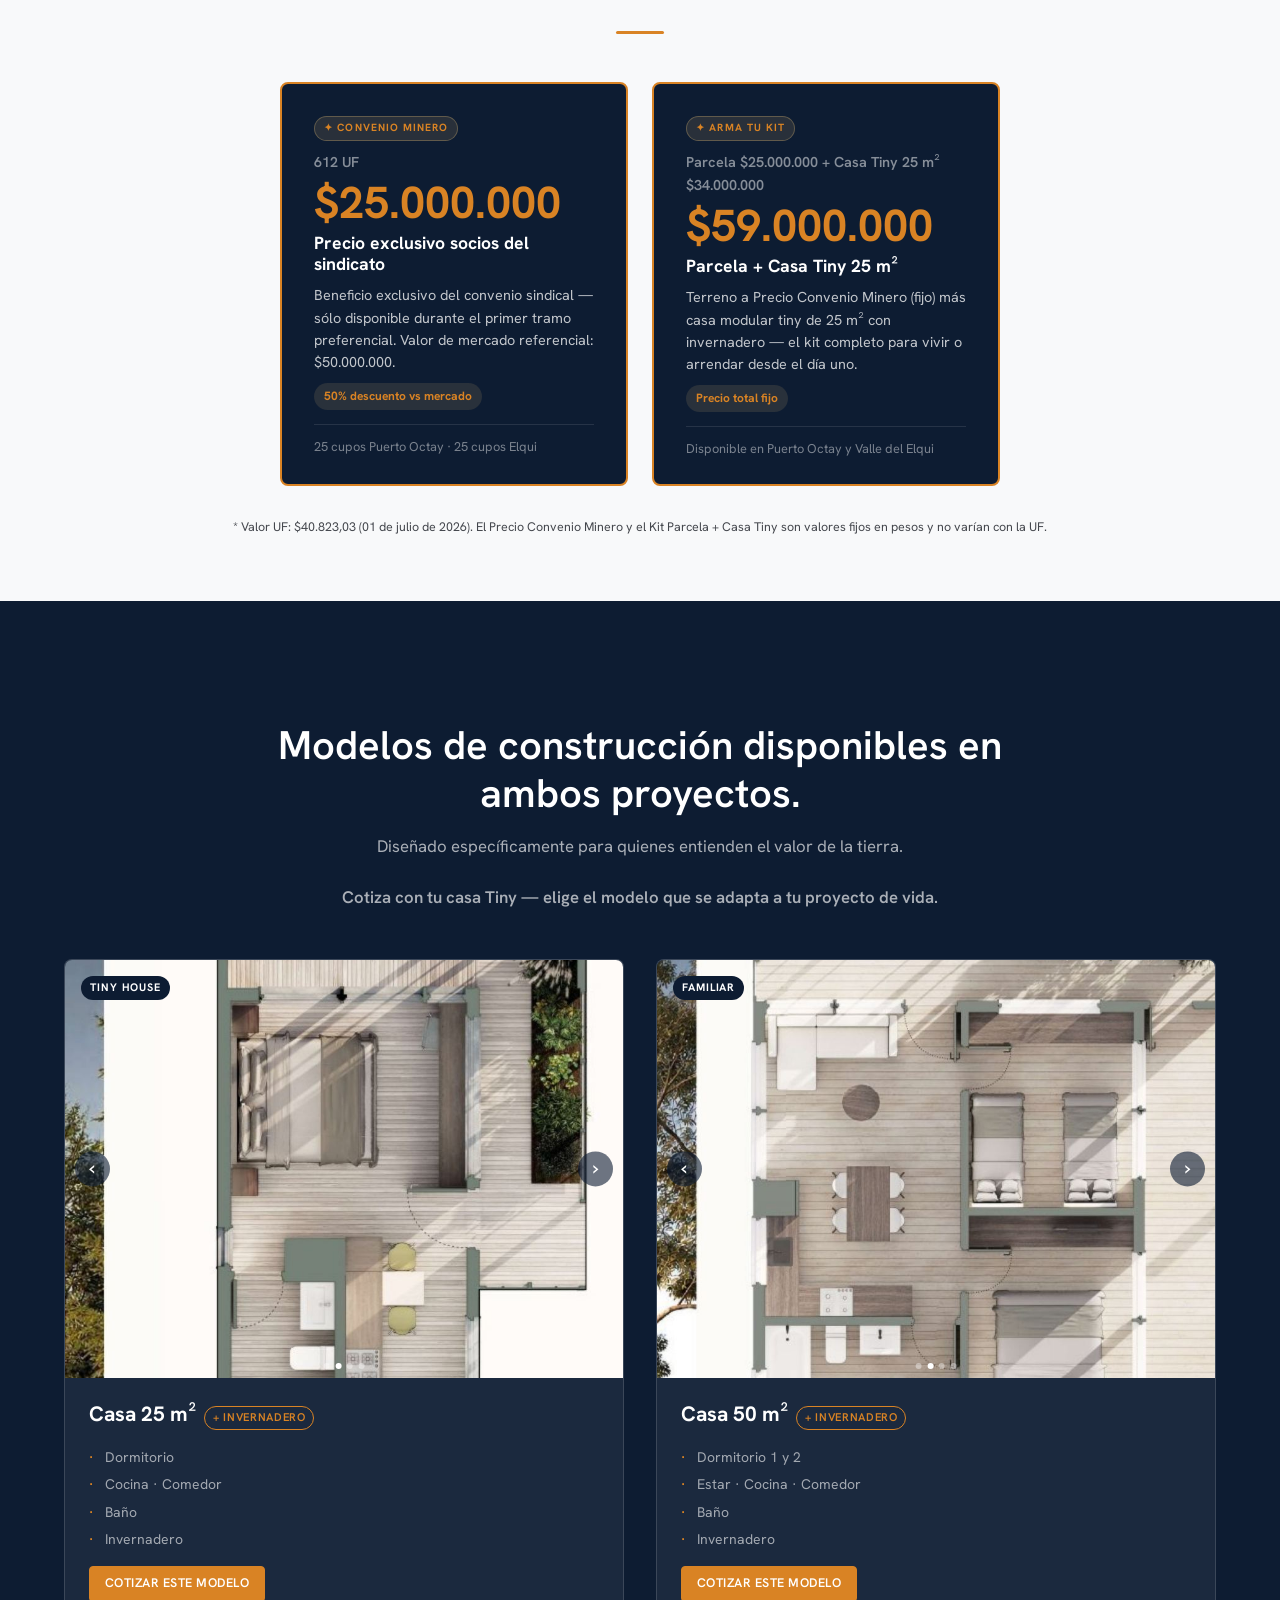
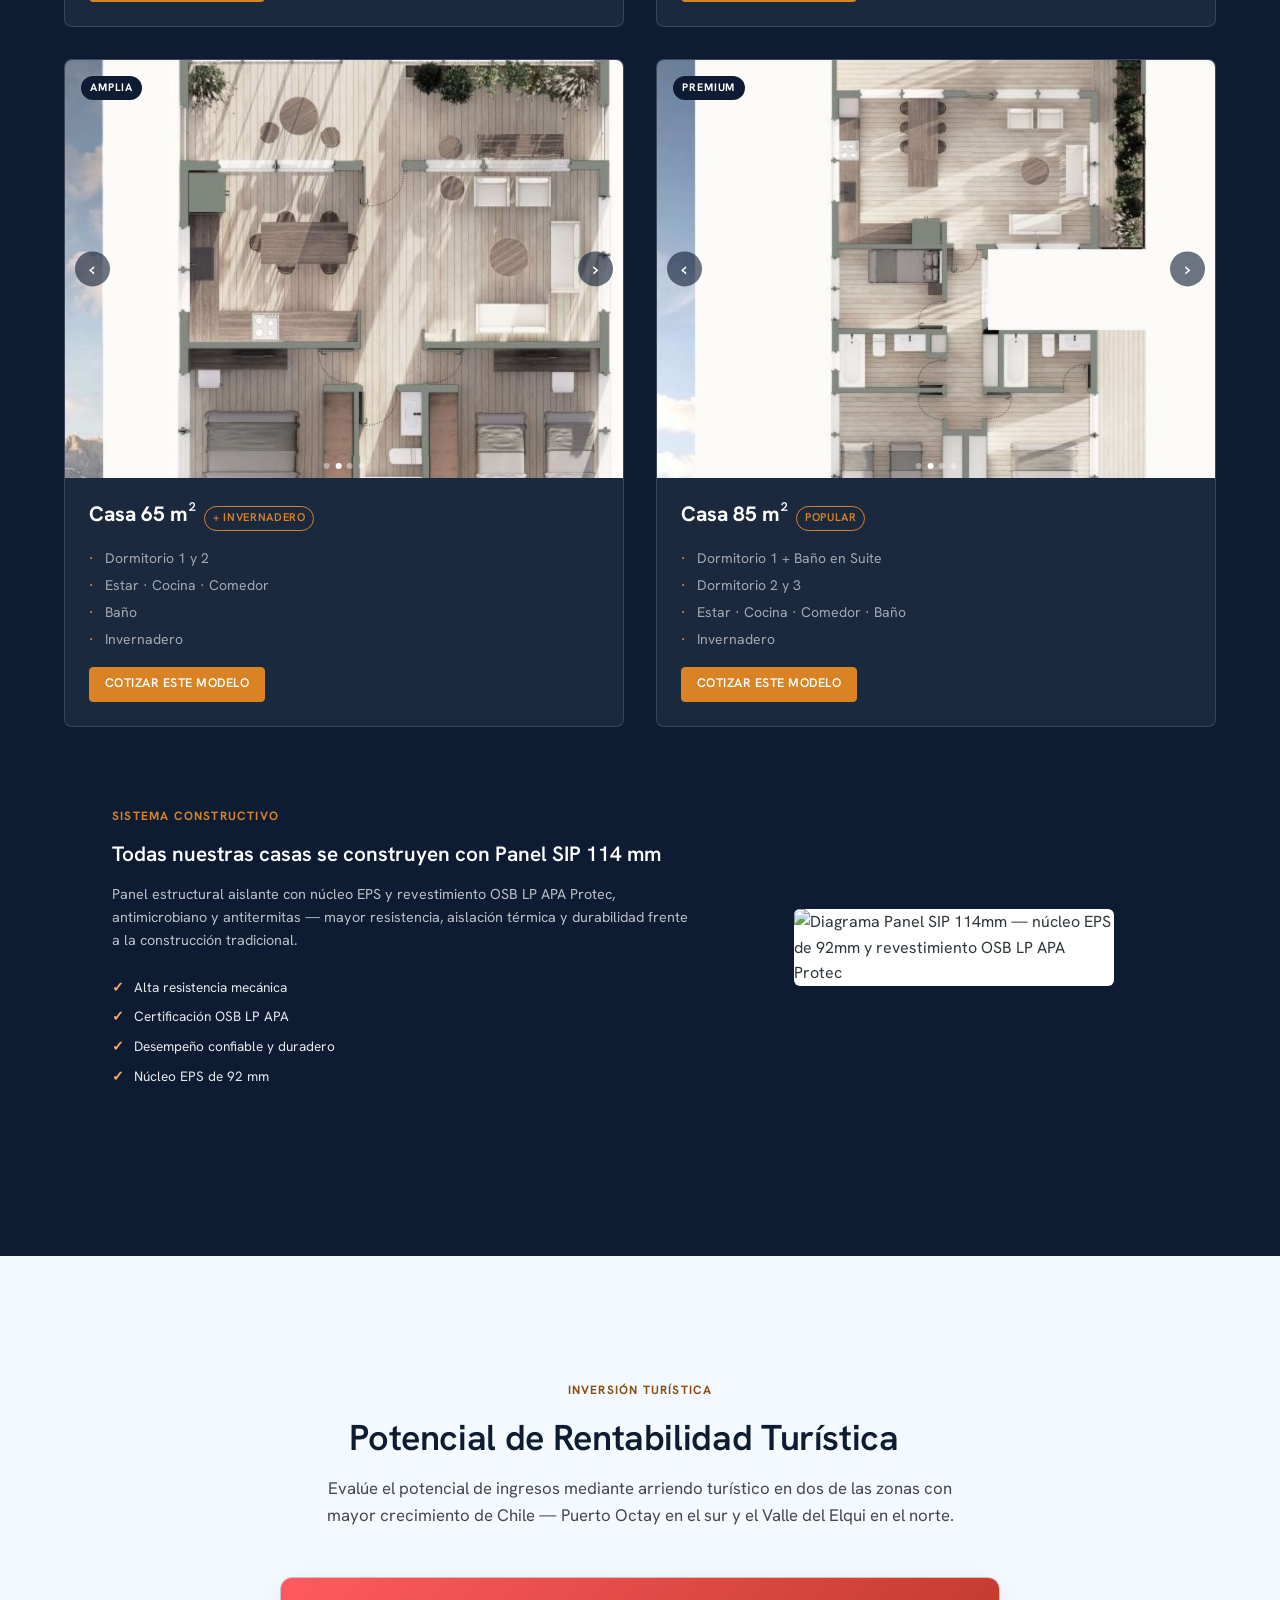
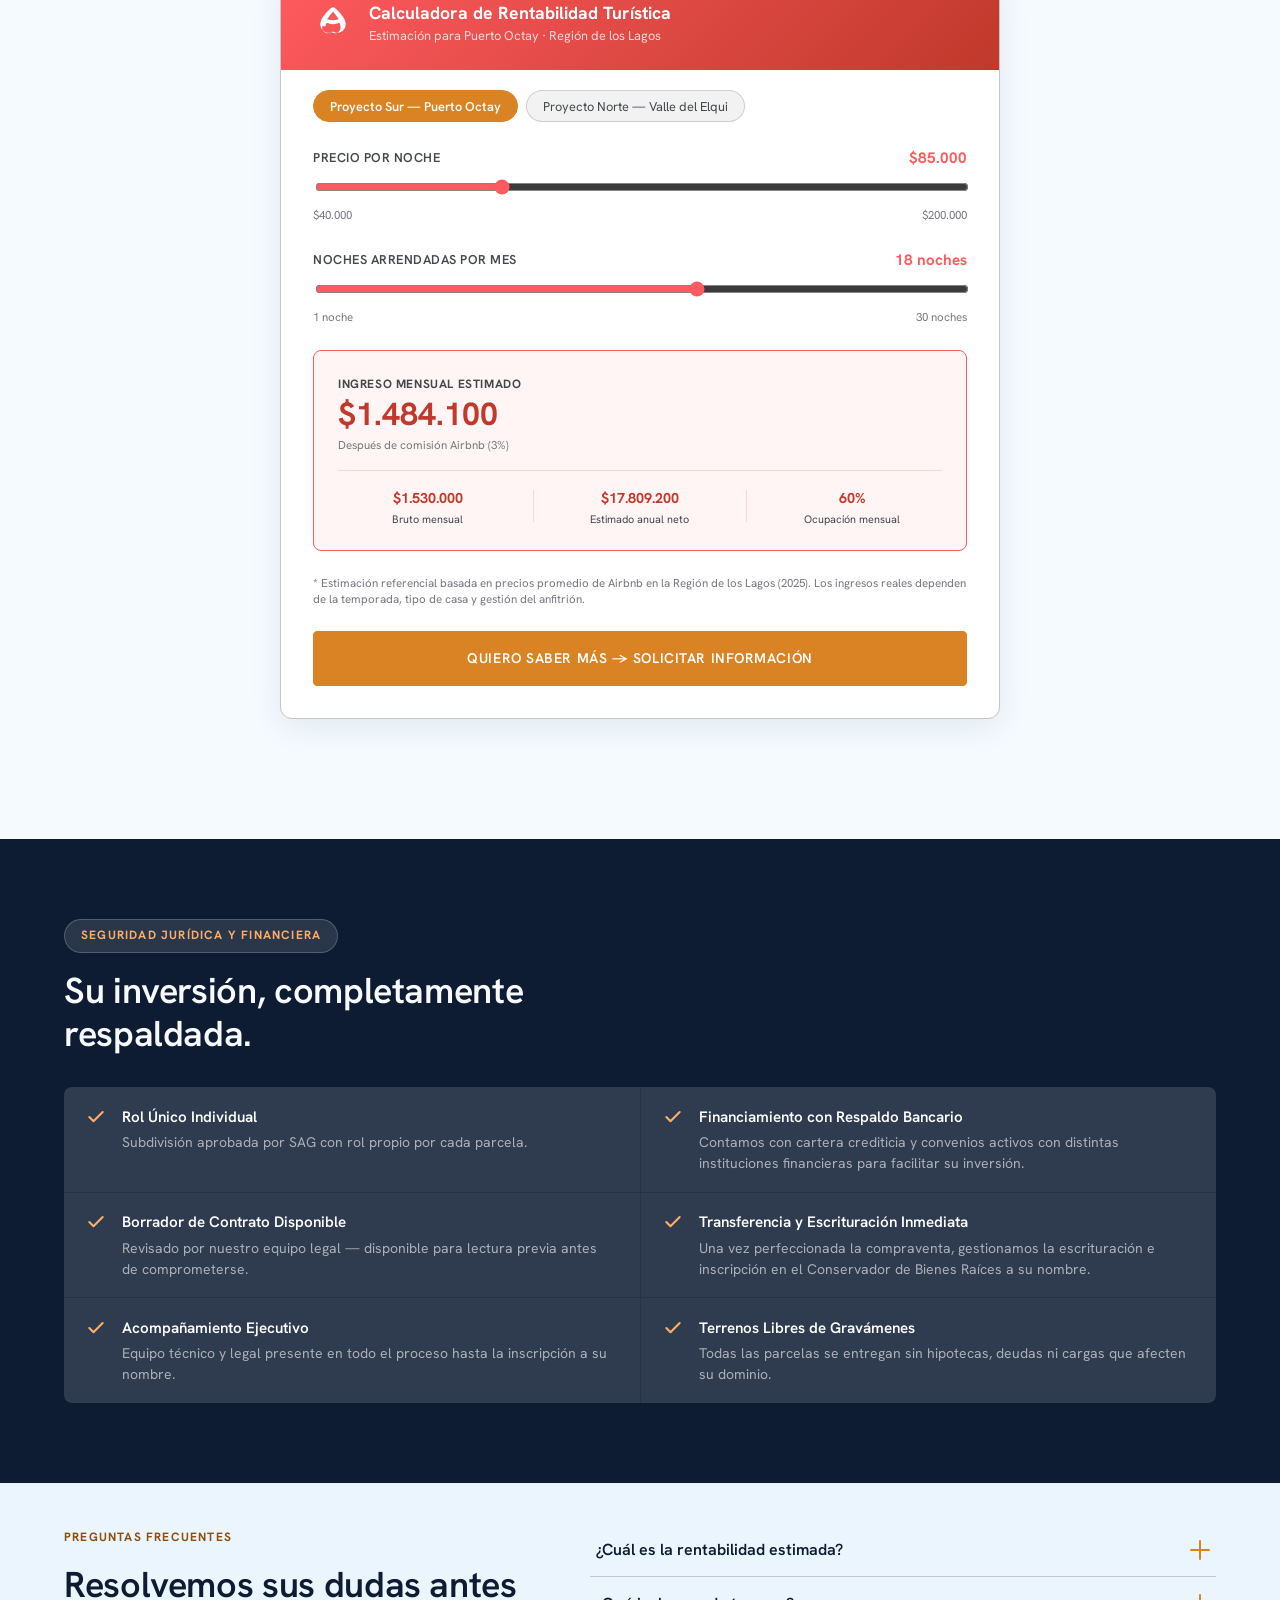
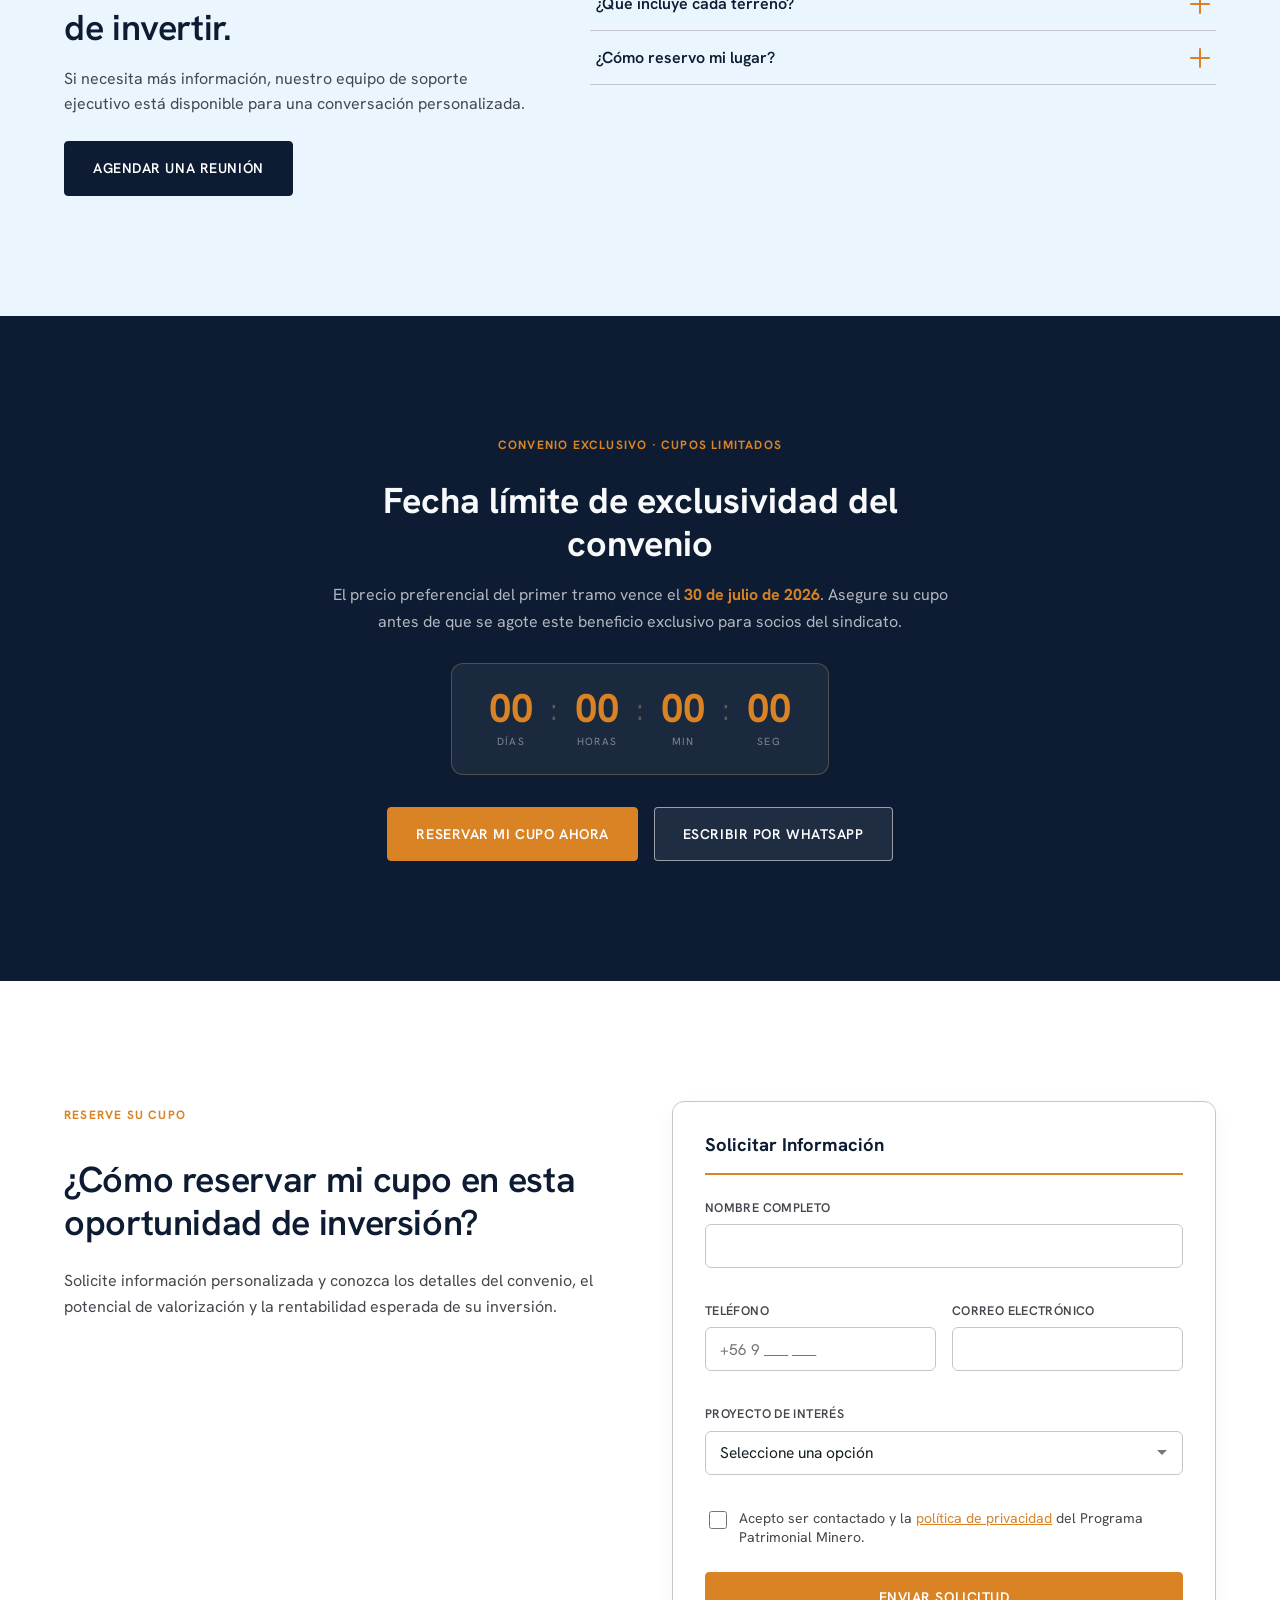
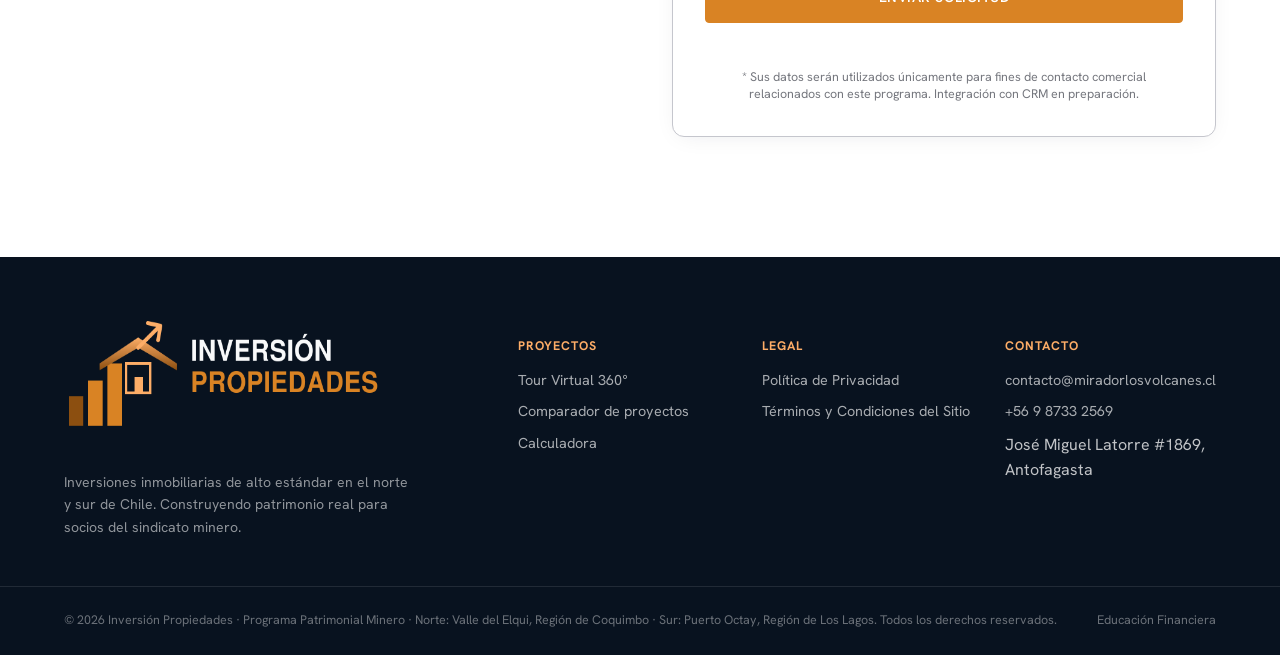
==== commit b6408b81: "fix: reemplazar 'Cabaña' por 'Casa' en todas las menciones de la landing" ====
--- a/index.html
+++ b/index.html
@@ -384,15 +384,15 @@
 
         <div class="casas__grid">
 
-          <!-- Cabaña 25 m² -->
+          <!-- Casa 25 m² -->
           <article class="casa-card reveal">
             <div class="casa-card__media">
               <div class="card-carousel" id="carousel-casa25">
                 <div class="card-carousel__track">
-                  <img src="assets/images/casas/exterior-25m2.jpg" alt="Cabaña bioclimática 25m² — exterior, Fundo Puerto Octay" loading="lazy">
-                  <img src="assets/images/casas/plano-25m2.jpg" alt="Cabaña bioclimática 25m² — planta" loading="lazy">
-                  <img src="assets/images/casas/corte-25m2.jpg" alt="Cabaña bioclimática 25m² — corte axonométrico" loading="lazy">
-                  <img src="assets/images/casas/ciclo-25m2.jpg" alt="Cabaña bioclimática 25m² — ciclo bioclimático" loading="lazy">
+                  <img src="assets/images/casas/exterior-25m2.jpg" alt="Casa bioclimática 25m² — exterior, Fundo Puerto Octay" loading="lazy">
+                  <img src="assets/images/casas/plano-25m2.jpg" alt="Casa bioclimática 25m² — planta" loading="lazy">
+                  <img src="assets/images/casas/corte-25m2.jpg" alt="Casa bioclimática 25m² — corte axonométrico" loading="lazy">
+                  <img src="assets/images/casas/ciclo-25m2.jpg" alt="Casa bioclimática 25m² — ciclo bioclimático" loading="lazy">
                 </div>
                 <button class="card-carousel__btn card-carousel__btn--prev" onclick="moveCarousel('carousel-casa25',-1)" aria-label="Imagen anterior">‹</button>
                 <button class="card-carousel__btn card-carousel__btn--next" onclick="moveCarousel('carousel-casa25',1)" aria-label="Siguiente imagen">›</button>
@@ -407,7 +407,7 @@
             </div>
             <div class="casa-card__body">
               <div class="casa-card__header">
-                <h3 class="casa-card__title">Cabaña 25 m²</h3>
+                <h3 class="casa-card__title">Casa 25 m²</h3>
                 <span class="casa-card__badge">+ Invernadero</span>
               </div>
               <ul class="casa-card__rooms">
@@ -420,15 +420,15 @@
             </div>
           </article>
 
-          <!-- Cabaña 50 m² -->
+          <!-- Casa 50 m² -->
           <article class="casa-card reveal">
             <div class="casa-card__media">
               <div class="card-carousel" id="carousel-casa50">
                 <div class="card-carousel__track">
-                  <img src="assets/images/casas/exterior-50m2.jpg" alt="Cabaña bioclimática 50m² — exterior, Fundo Puerto Octay" loading="lazy">
-                  <img src="assets/images/casas/plano-50m2.jpg" alt="Cabaña bioclimática 50m² — planta" loading="lazy">
-                  <img src="assets/images/casas/corte-50m2.jpg" alt="Cabaña bioclimática 50m² — corte axonométrico" loading="lazy">
-                  <img src="assets/images/casas/ciclo-50m2.jpg" alt="Cabaña bioclimática 50m² — ciclo bioclimático" loading="lazy">
+                  <img src="assets/images/casas/exterior-50m2.jpg" alt="Casa bioclimática 50m² — exterior, Fundo Puerto Octay" loading="lazy">
+                  <img src="assets/images/casas/plano-50m2.jpg" alt="Casa bioclimática 50m² — planta" loading="lazy">
+                  <img src="assets/images/casas/corte-50m2.jpg" alt="Casa bioclimática 50m² — corte axonométrico" loading="lazy">
+                  <img src="assets/images/casas/ciclo-50m2.jpg" alt="Casa bioclimática 50m² — ciclo bioclimático" loading="lazy">
                 </div>
                 <button class="card-carousel__btn card-carousel__btn--prev" onclick="moveCarousel('carousel-casa50',-1)" aria-label="Imagen anterior">‹</button>
                 <button class="card-carousel__btn card-carousel__btn--next" onclick="moveCarousel('carousel-casa50',1)" aria-label="Siguiente imagen">›</button>
@@ -443,7 +443,7 @@
             </div>
             <div class="casa-card__body">
               <div class="casa-card__header">
-                <h3 class="casa-card__title">Cabaña 50 m²</h3>
+                <h3 class="casa-card__title">Casa 50 m²</h3>
                 <span class="casa-card__badge">+ Invernadero</span>
               </div>
               <ul class="casa-card__rooms">
@@ -456,15 +456,15 @@
             </div>
           </article>
 
-          <!-- Cabaña 65 m² -->
+          <!-- Casa 65 m² -->
           <article class="casa-card reveal">
             <div class="casa-card__media">
               <div class="card-carousel" id="carousel-casa65">
                 <div class="card-carousel__track">
-                  <img src="assets/images/casas/exterior-65m2.jpg" alt="Cabaña bioclimática 65m² — exterior, Fundo Puerto Octay" loading="lazy">
-                  <img src="assets/images/casas/plano-65m2.jpg" alt="Cabaña bioclimática 65m² — planta" loading="lazy">
-                  <img src="assets/images/casas/corte-65m2.jpg" alt="Cabaña bioclimática 65m² — corte axonométrico" loading="lazy">
-                  <img src="assets/images/casas/ciclo-65m2.jpg" alt="Cabaña bioclimática 65m² — ciclo bioclimático" loading="lazy">
+                  <img src="assets/images/casas/exterior-65m2.jpg" alt="Casa bioclimática 65m² — exterior, Fundo Puerto Octay" loading="lazy">
+                  <img src="assets/images/casas/plano-65m2.jpg" alt="Casa bioclimática 65m² — planta" loading="lazy">
+                  <img src="assets/images/casas/corte-65m2.jpg" alt="Casa bioclimática 65m² — corte axonométrico" loading="lazy">
+                  <img src="assets/images/casas/ciclo-65m2.jpg" alt="Casa bioclimática 65m² — ciclo bioclimático" loading="lazy">
                 </div>
                 <button class="card-carousel__btn card-carousel__btn--prev" onclick="moveCarousel('carousel-casa65',-1)" aria-label="Imagen anterior">‹</button>
                 <button class="card-carousel__btn card-carousel__btn--next" onclick="moveCarousel('carousel-casa65',1)" aria-label="Siguiente imagen">›</button>
@@ -479,7 +479,7 @@
             </div>
             <div class="casa-card__body">
               <div class="casa-card__header">
-                <h3 class="casa-card__title">Cabaña 65 m²</h3>
+                <h3 class="casa-card__title">Casa 65 m²</h3>
                 <span class="casa-card__badge">+ Invernadero</span>
               </div>
               <ul class="casa-card__rooms">
@@ -492,15 +492,15 @@
             </div>
           </article>
 
-          <!-- Cabaña 85 m² -->
+          <!-- Casa 85 m² -->
           <article class="casa-card reveal">
             <div class="casa-card__media">
               <div class="card-carousel" id="carousel-casa85">
                 <div class="card-carousel__track">
-                  <img src="assets/images/casas/exterior-85m2.jpg" alt="Cabaña bioclimática 85m² — exterior, Fundo Puerto Octay" loading="lazy">
-                  <img src="assets/images/casas/plano-85m2.jpg" alt="Cabaña bioclimática 85m² — planta" loading="lazy">
-                  <img src="assets/images/casas/corte-85m2.jpg" alt="Cabaña bioclimática 85m² — corte axonométrico" loading="lazy">
-                  <img src="assets/images/casas/ciclo-85m2.jpg" alt="Cabaña bioclimática 85m² — ciclo bioclimático" loading="lazy">
+                  <img src="assets/images/casas/exterior-85m2.jpg" alt="Casa bioclimática 85m² — exterior, Fundo Puerto Octay" loading="lazy">
+                  <img src="assets/images/casas/plano-85m2.jpg" alt="Casa bioclimática 85m² — planta" loading="lazy">
+                  <img src="assets/images/casas/corte-85m2.jpg" alt="Casa bioclimática 85m² — corte axonométrico" loading="lazy">
+                  <img src="assets/images/casas/ciclo-85m2.jpg" alt="Casa bioclimática 85m² — ciclo bioclimático" loading="lazy">
                 </div>
                 <button class="card-carousel__btn card-carousel__btn--prev" onclick="moveCarousel('carousel-casa85',-1)" aria-label="Imagen anterior">‹</button>
                 <button class="card-carousel__btn card-carousel__btn--next" onclick="moveCarousel('carousel-casa85',1)" aria-label="Siguiente imagen">›</button>
@@ -515,7 +515,7 @@
             </div>
             <div class="casa-card__body">
               <div class="casa-card__header">
-                <h3 class="casa-card__title">Cabaña 85 m²</h3>
+                <h3 class="casa-card__title">Casa 85 m²</h3>
                 <span class="casa-card__badge">Popular</span>
               </div>
               <ul class="casa-card__rooms">
@@ -533,7 +533,7 @@
         <div class="sip-banner reveal">
           <div class="sip-banner__text">
             <span class="eyebrow" style="color: var(--color-copper); display:block; margin-bottom: var(--space-2);">Sistema constructivo</span>
-            <h3 class="sip-banner__title">Todas nuestras cabañas se construyen con Panel SIP 114 mm</h3>
+            <h3 class="sip-banner__title">Todas nuestras casas se construyen con Panel SIP 114 mm</h3>
             <p class="sip-banner__desc">Panel estructural aislante con núcleo EPS y revestimiento OSB LP APA Protec, antimicrobiano y antitermitas — mayor resistencia, aislación térmica y durabilidad frente a la construcción tradicional.</p>
             <ul class="sip-banner__list">
               <li>Alta resistencia mecánica</li>
@@ -627,7 +627,7 @@
               </div>
             </div>
 
-            <p class="airbnb-modal__disclaimer" id="calcDisclaimer">* Estimación referencial basada en precios promedio de Airbnb en la Región de los Lagos (2025). Los ingresos reales dependen de la temporada, tipo de cabaña y gestión del anfitrión.</p>
+            <p class="airbnb-modal__disclaimer" id="calcDisclaimer">* Estimación referencial basada en precios promedio de Airbnb en la Región de los Lagos (2025). Los ingresos reales dependen de la temporada, tipo de casa y gestión del anfitrión.</p>
 
             <a href="#formulario" class="btn btn--primary btn--block" id="airbnbCta">Quiero saber más → Solicitar información</a>
           </div>
@@ -1040,8 +1040,8 @@
 
 // ── Calculator project selector ─────────────────────────────────────────
 var calcProjects = {
-  sur:   { min: 40000, max: 200000, def: 85000, subtitle: 'Estimación para Puerto Octay · Región de los Lagos', disclaimer: '* Estimación referencial basada en precios promedio de Airbnb en la Región de los Lagos (2025). Los ingresos reales dependen de la temporada, tipo de cabaña y gestión del anfitrión.' },
-  norte: { min: 30000, max: 150000, def: 60000, subtitle: 'Estimación para Valle del Elqui · Región de Coquimbo', disclaimer: '* Estimación referencial basada en precios promedio de Airbnb en la Región de Coquimbo (2025). Los ingresos reales dependen de la temporada, tipo de cabaña y gestión del anfitrión.' }
+  sur:   { min: 40000, max: 200000, def: 85000, subtitle: 'Estimación para Puerto Octay · Región de los Lagos', disclaimer: '* Estimación referencial basada en precios promedio de Airbnb en la Región de los Lagos (2025). Los ingresos reales dependen de la temporada, tipo de casa y gestión del anfitrión.' },
+  norte: { min: 30000, max: 150000, def: 60000, subtitle: 'Estimación para Valle del Elqui · Región de Coquimbo', disclaimer: '* Estimación referencial basada en precios promedio de Airbnb en la Región de Coquimbo (2025). Los ingresos reales dependen de la temporada, tipo de casa y gestión del anfitrión.' }
 };
 function switchCalcProject(proj, btn) {
   document.querySelectorAll('.calc-tab').forEach(function(t){ t.classList.remove('calc-tab--active'); });
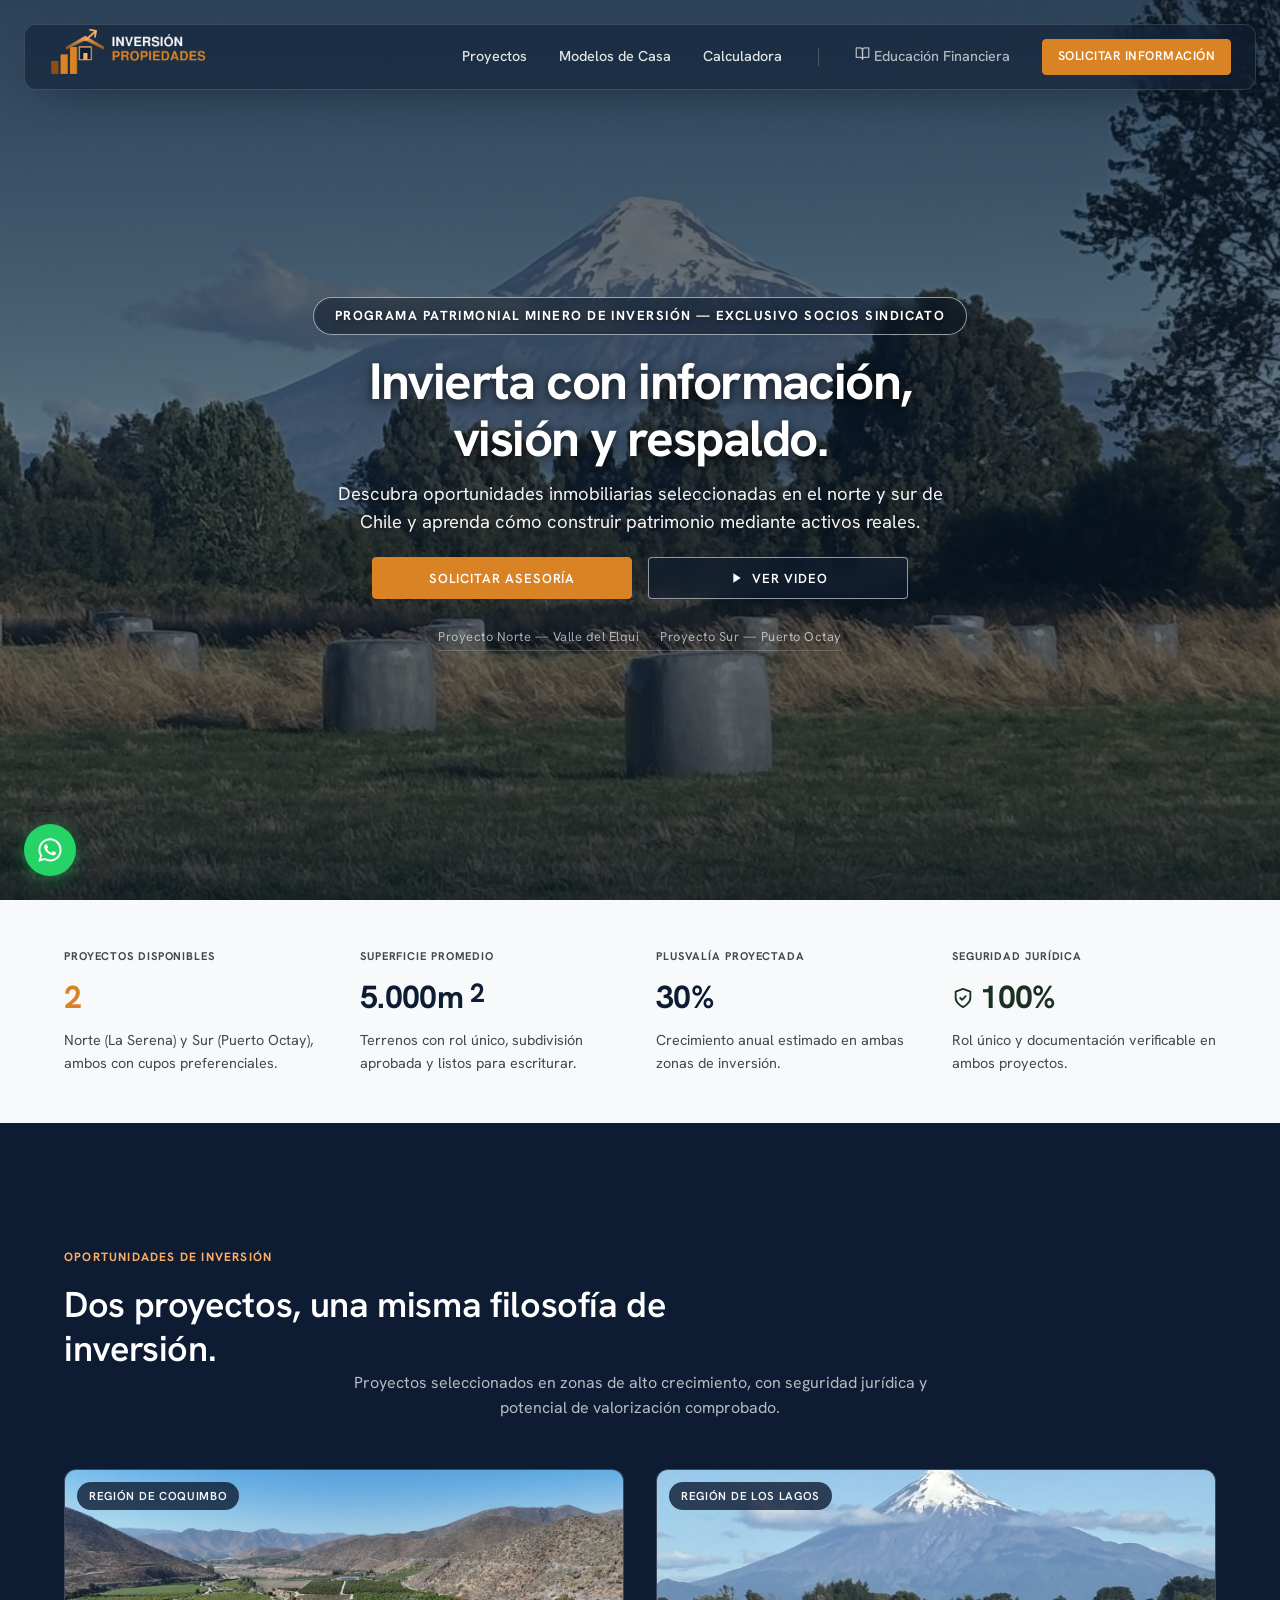
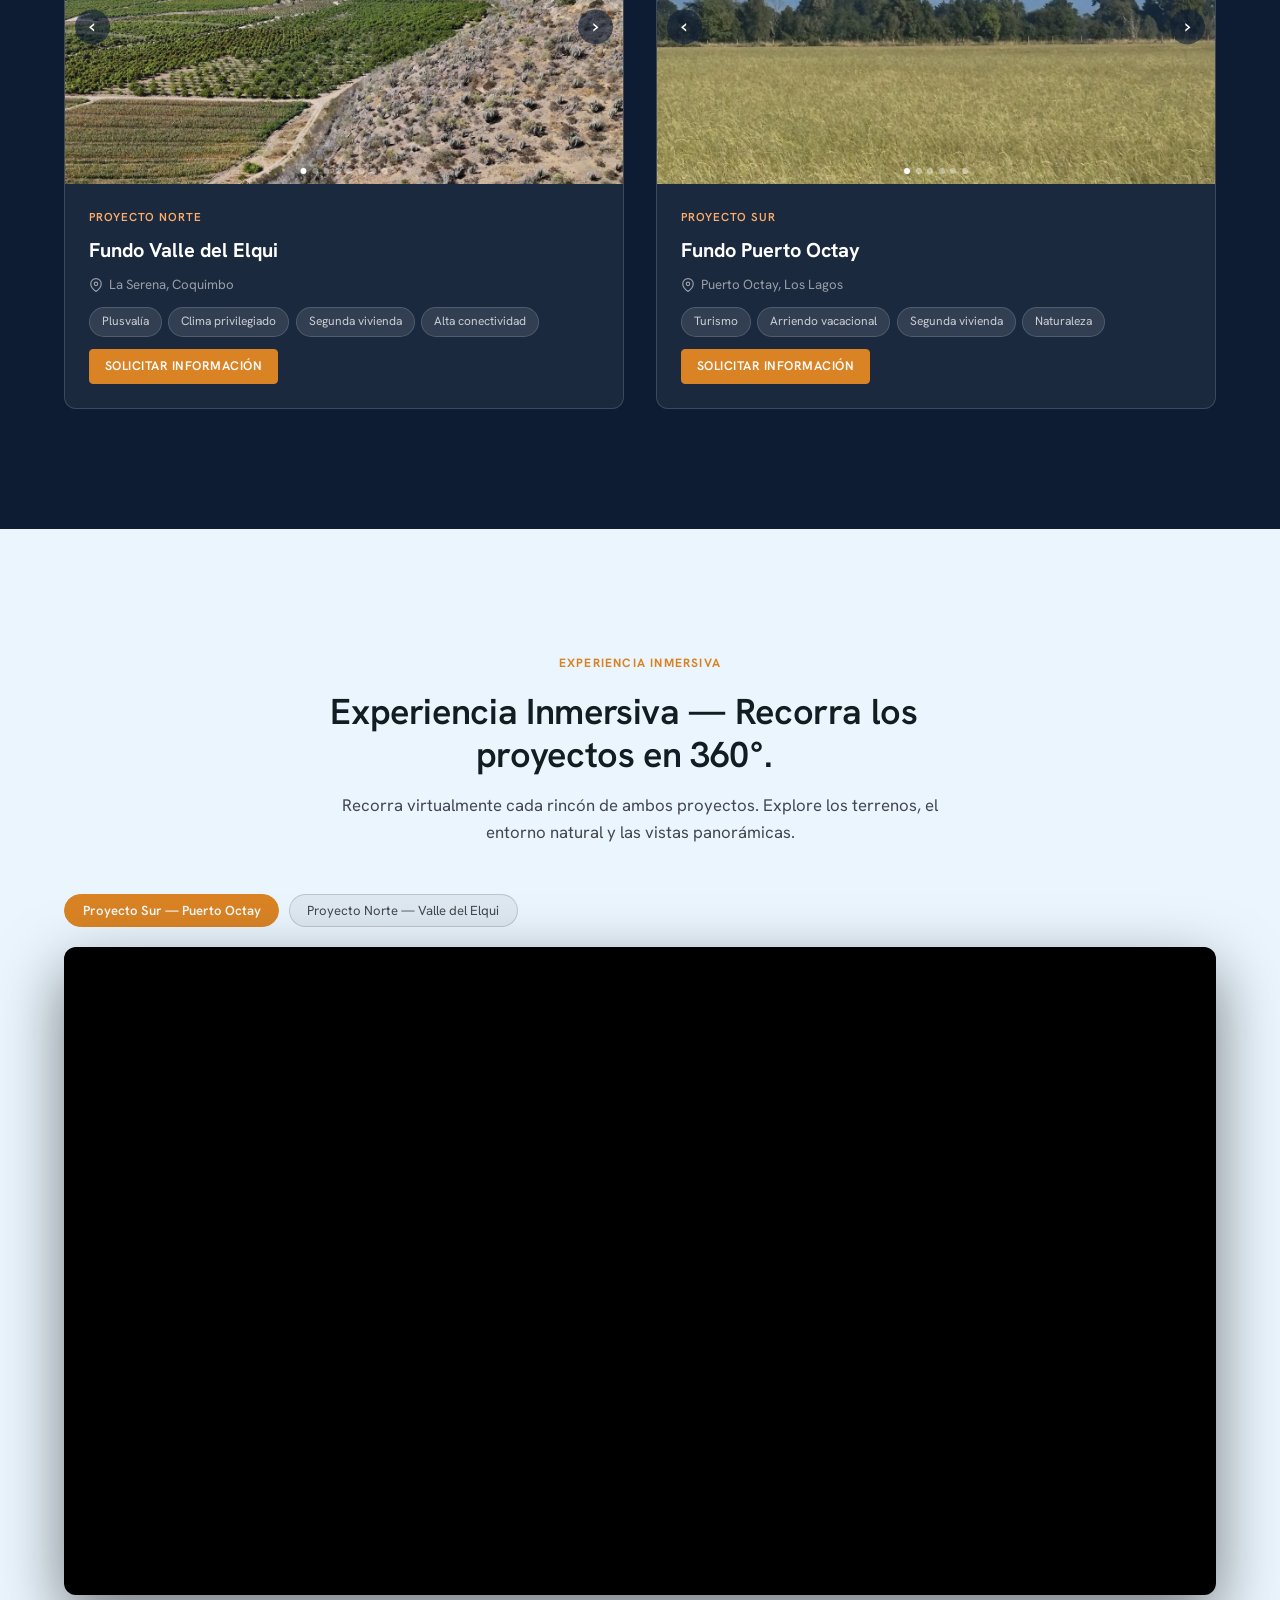
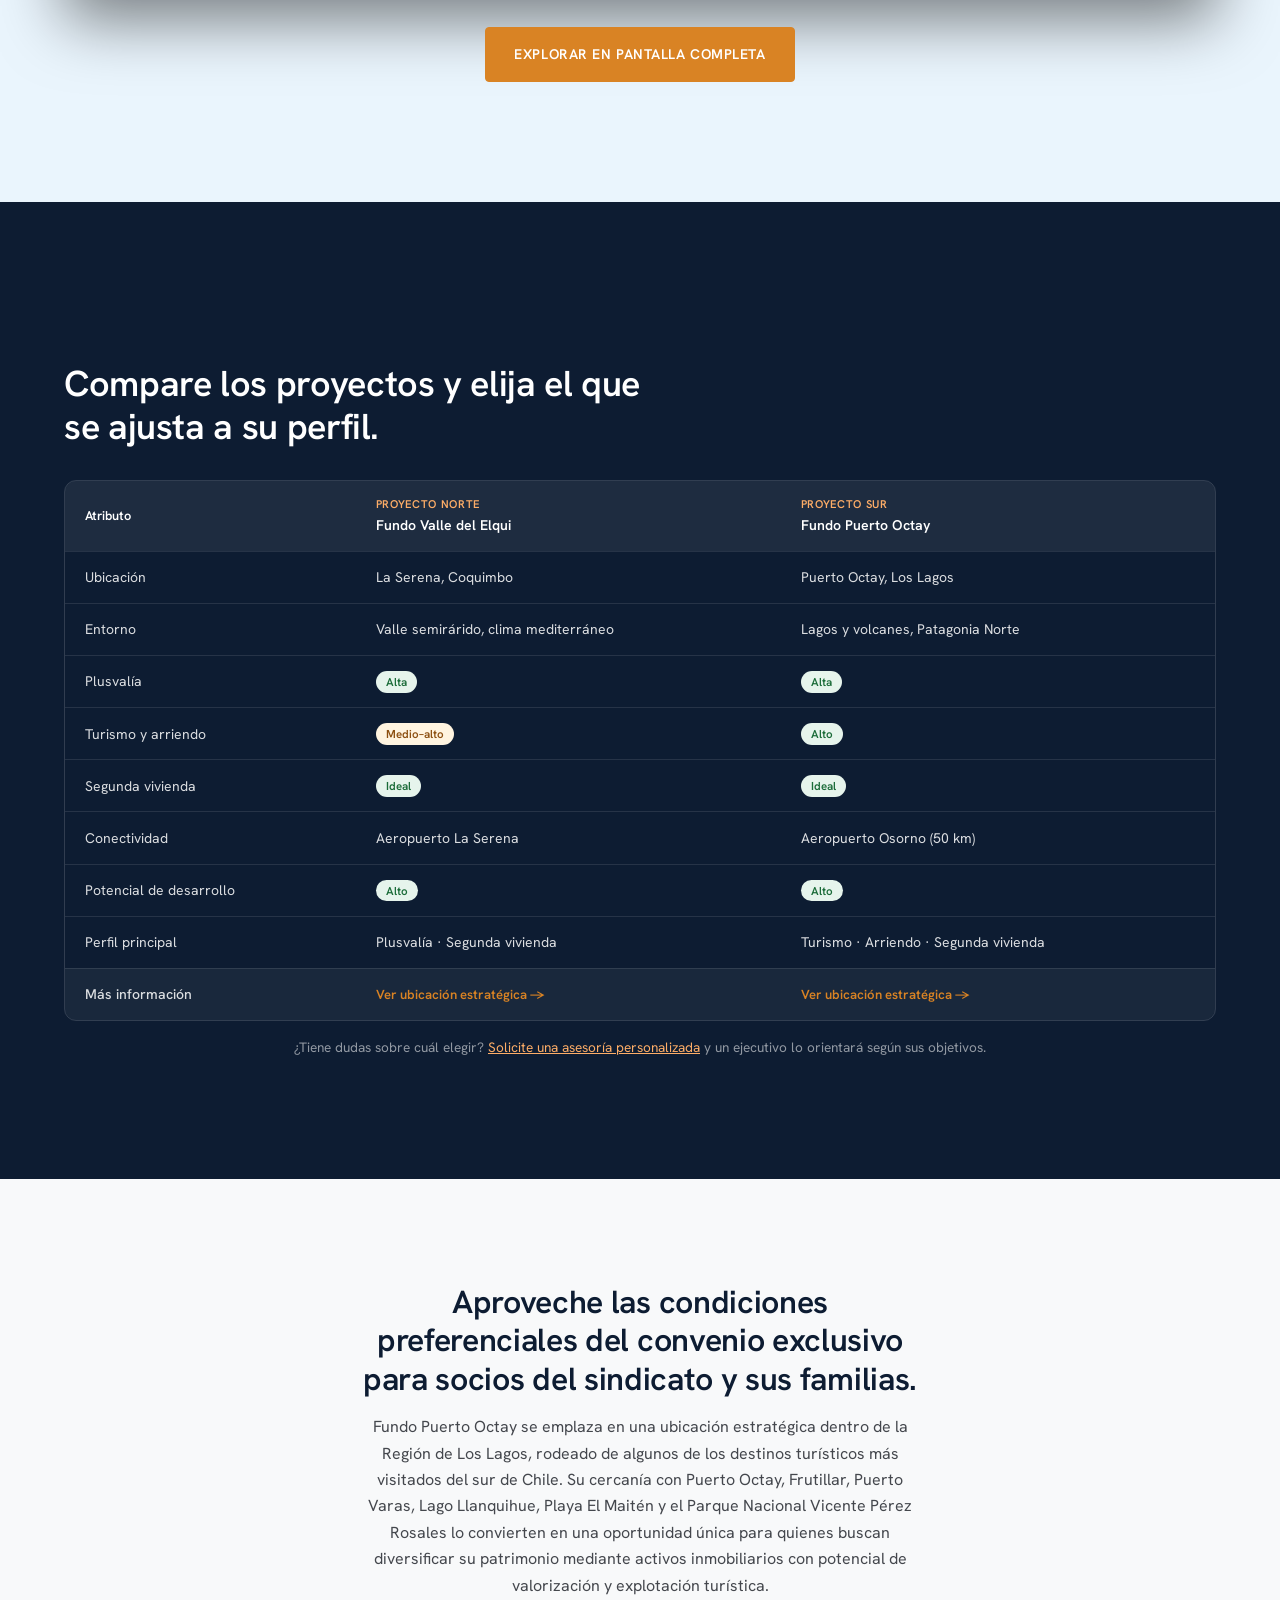
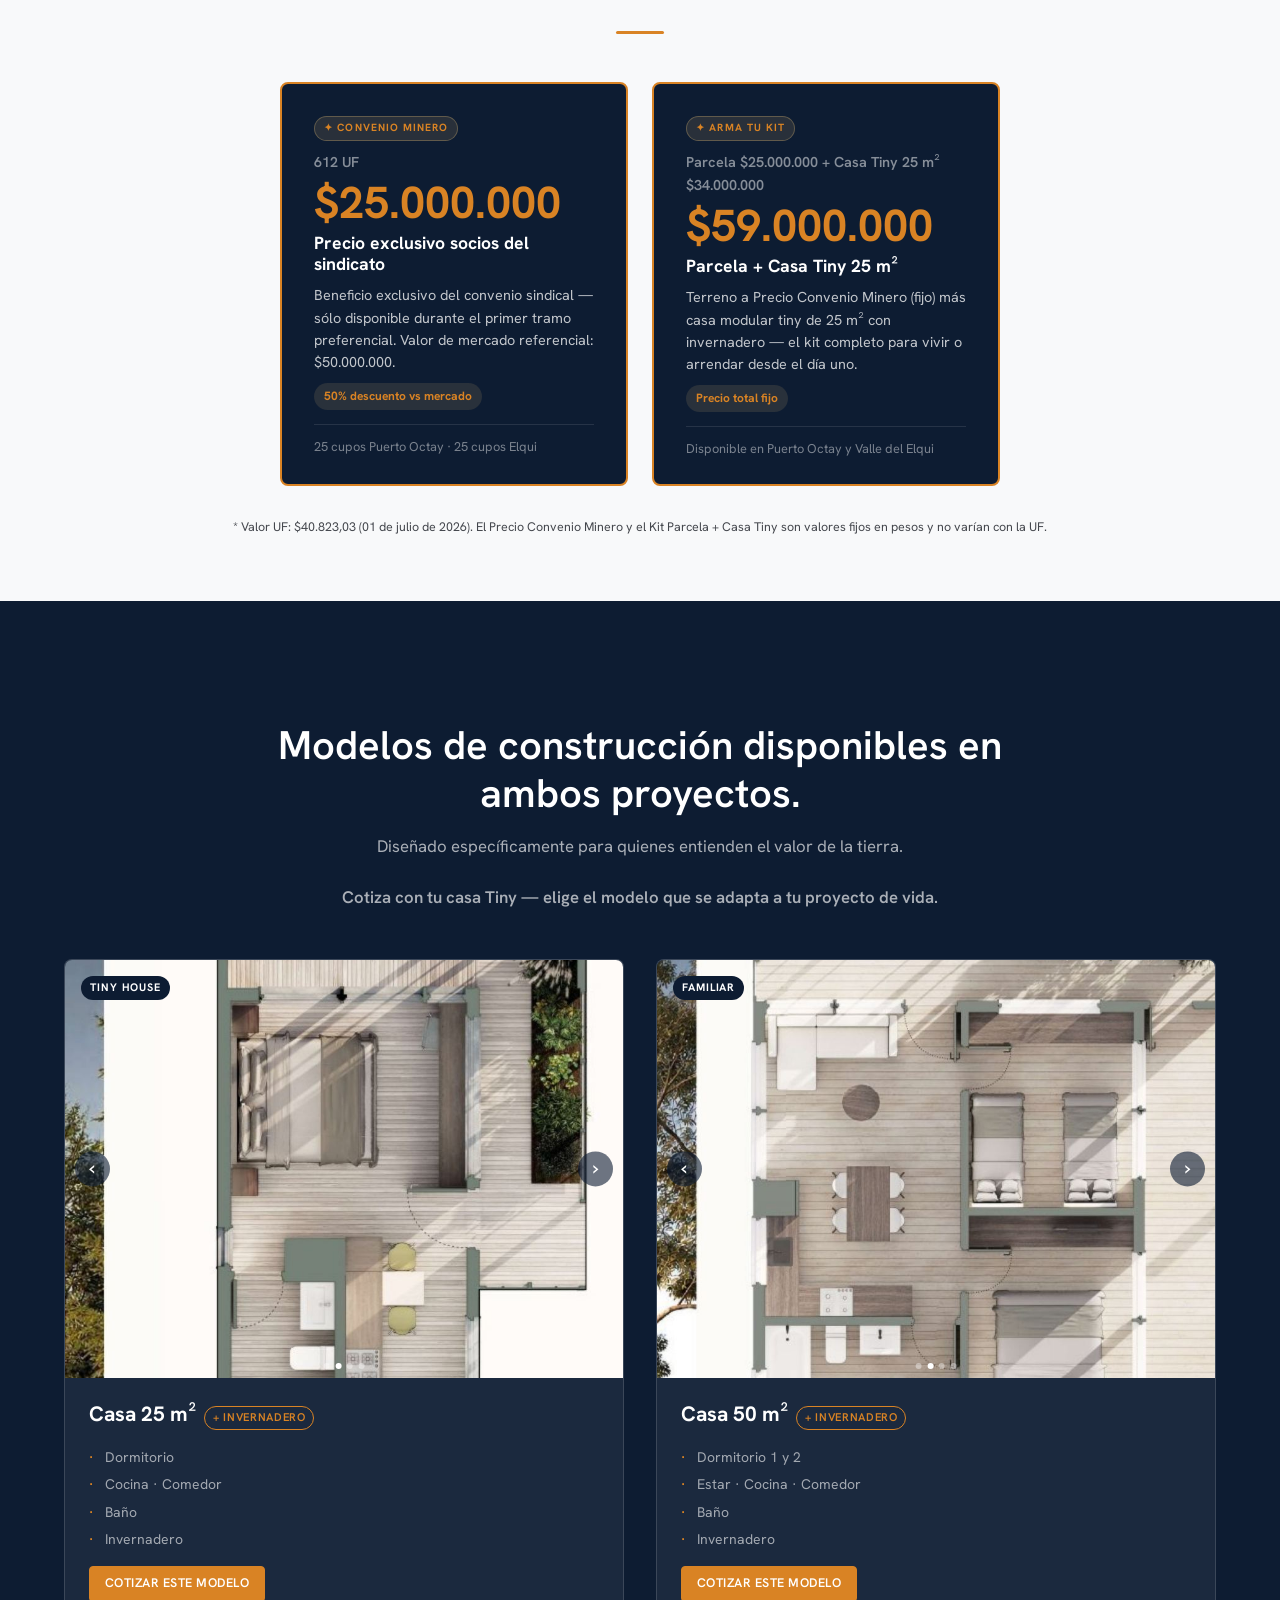
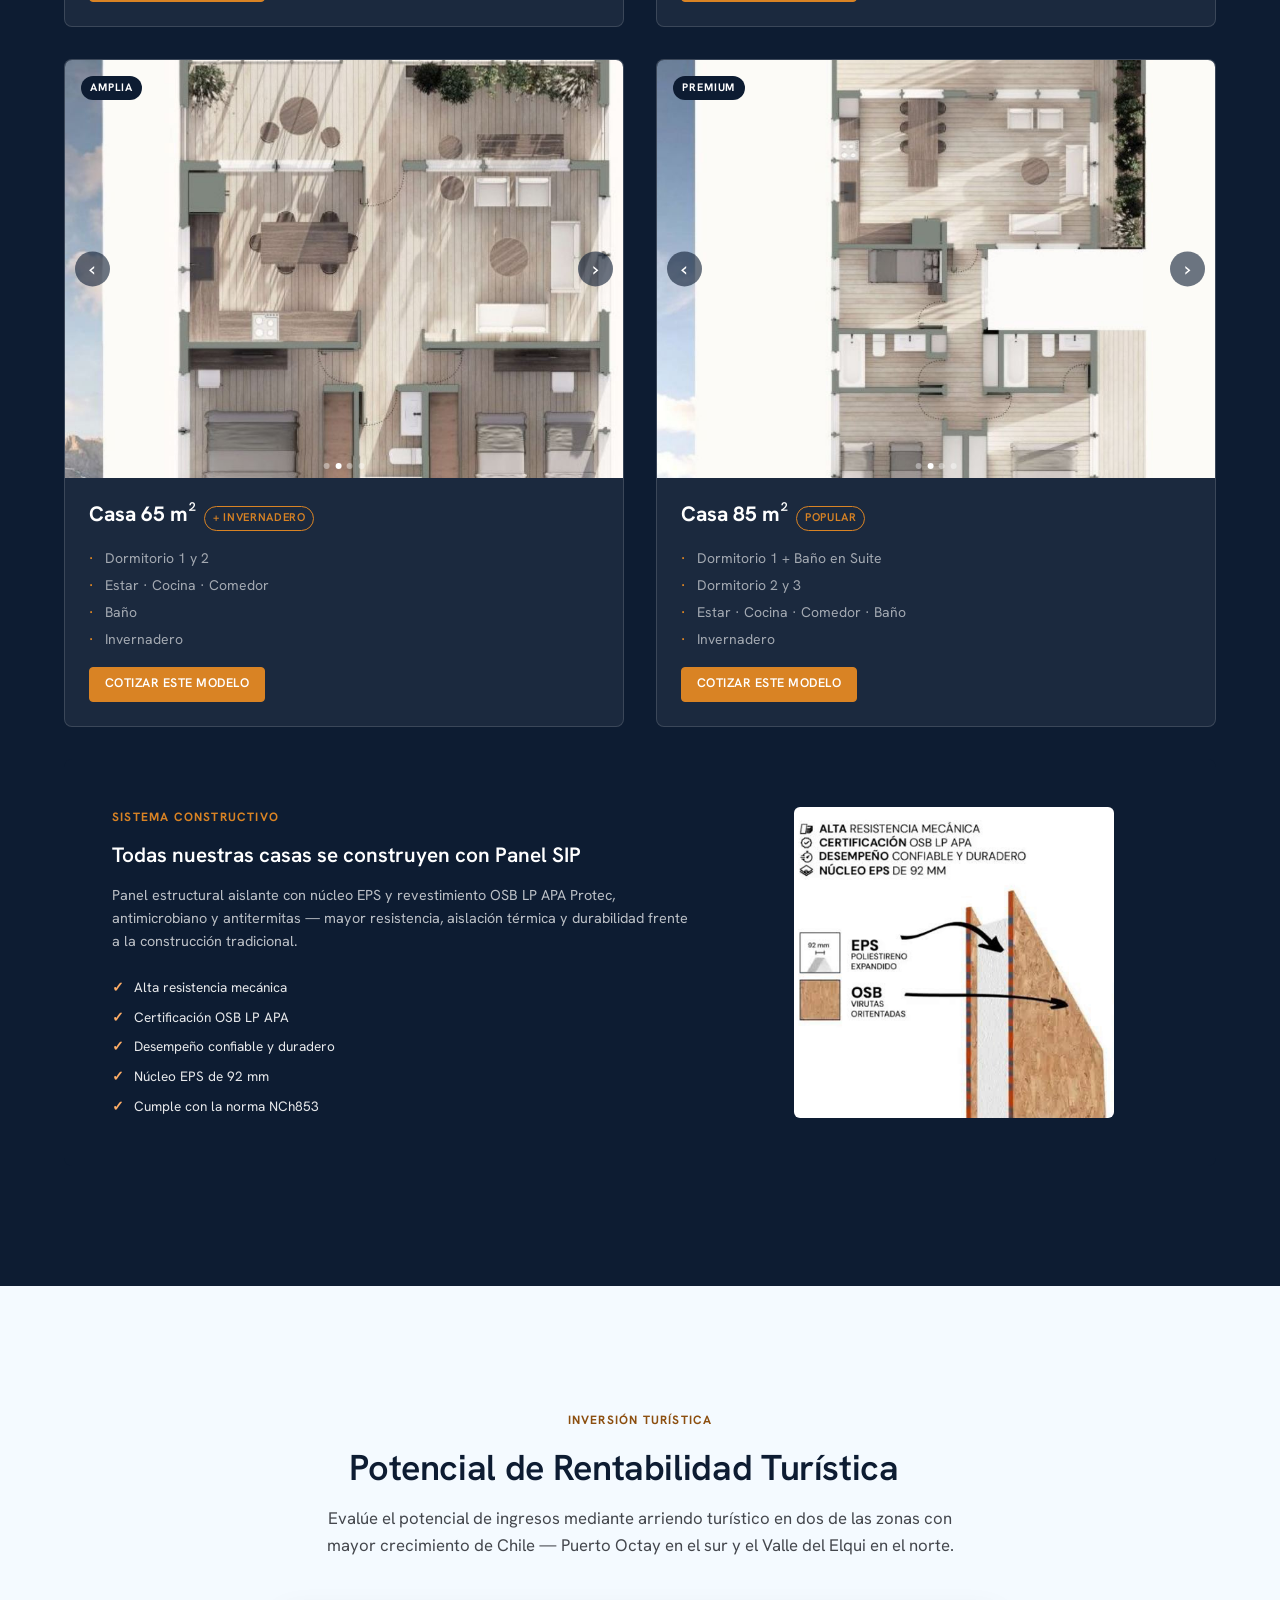
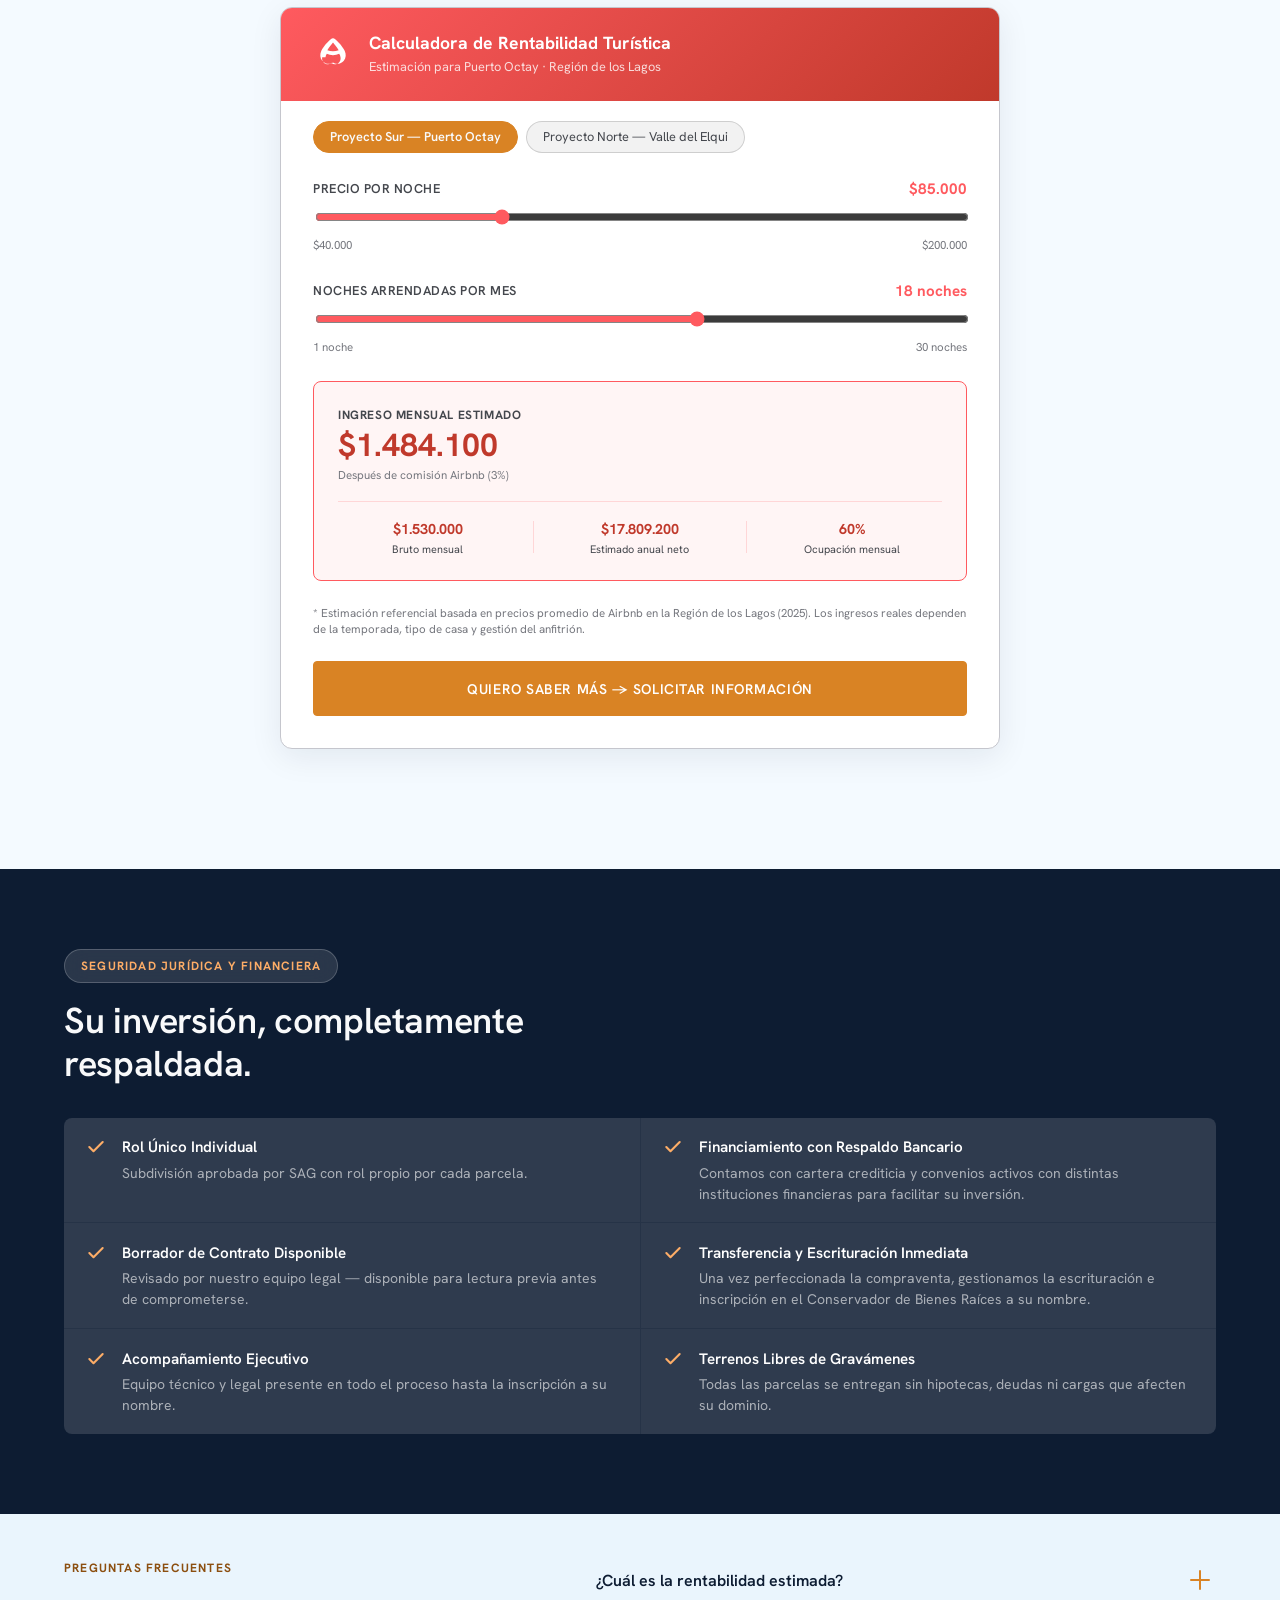
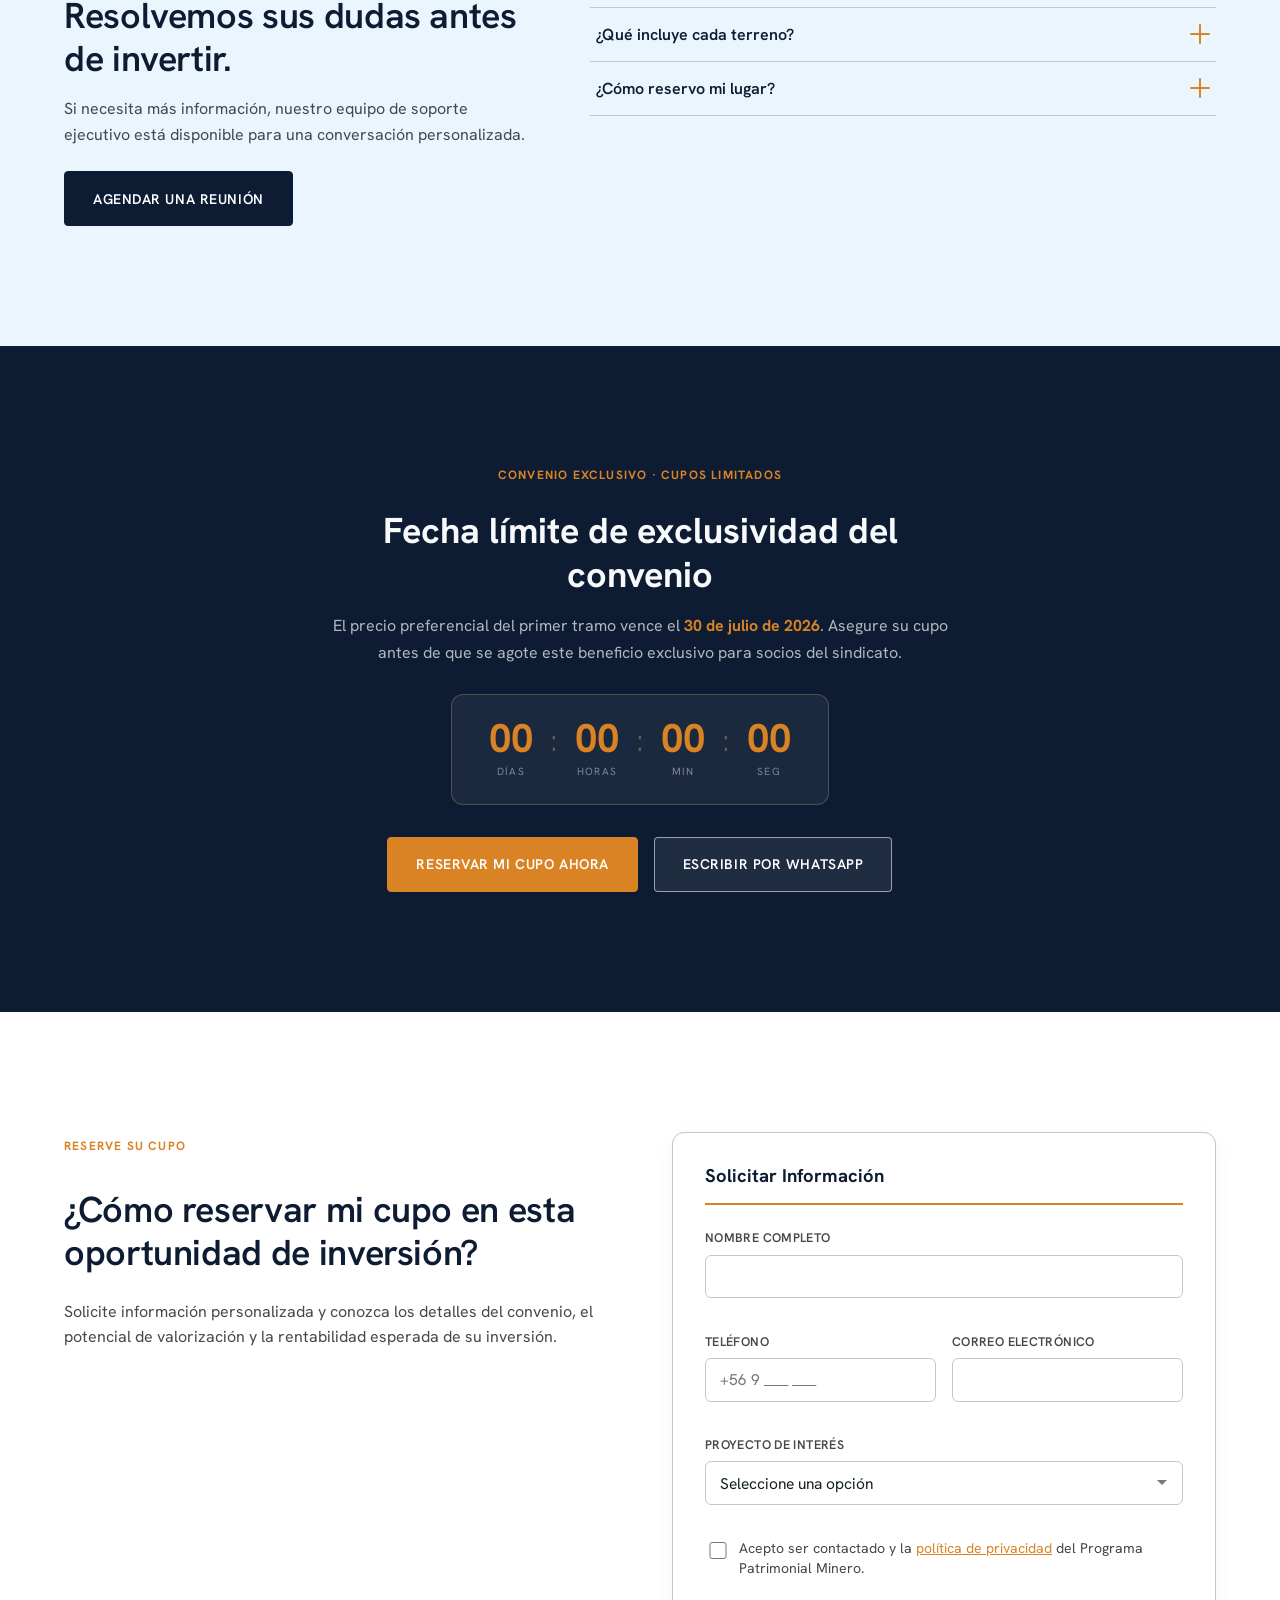
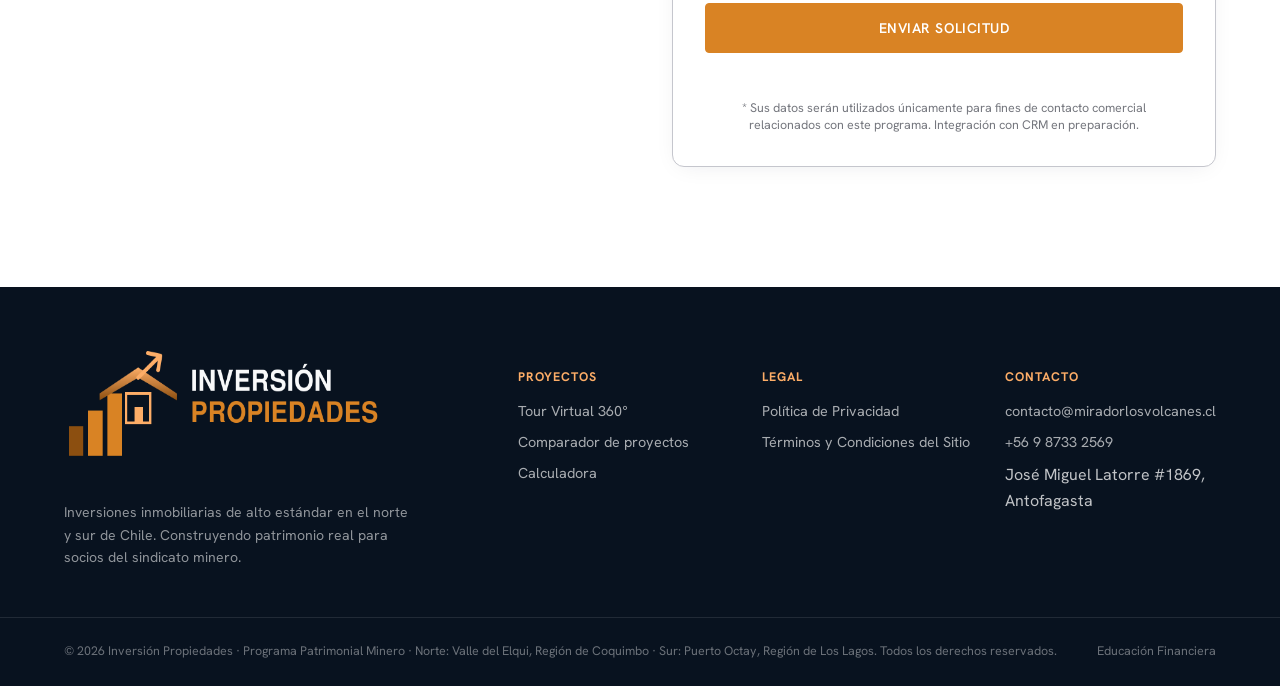
==== commit 9557c989: "fix: eliminar mención de 'Panel SIP 114 mm' (texto e imagen), agregar cumplimiento NCh853" ====
--- a/index.html
+++ b/index.html
@@ -533,17 +533,18 @@
         <div class="sip-banner reveal">
           <div class="sip-banner__text">
             <span class="eyebrow" style="color: var(--color-copper); display:block; margin-bottom: var(--space-2);">Sistema constructivo</span>
-            <h3 class="sip-banner__title">Todas nuestras casas se construyen con Panel SIP 114 mm</h3>
+            <h3 class="sip-banner__title">Todas nuestras casas se construyen con Panel SIP</h3>
             <p class="sip-banner__desc">Panel estructural aislante con núcleo EPS y revestimiento OSB LP APA Protec, antimicrobiano y antitermitas — mayor resistencia, aislación térmica y durabilidad frente a la construcción tradicional.</p>
             <ul class="sip-banner__list">
               <li>Alta resistencia mecánica</li>
               <li>Certificación OSB LP APA</li>
               <li>Desempeño confiable y duradero</li>
               <li>Núcleo EPS de 92 mm</li>
+              <li>Cumple con la norma NCh853</li>
             </ul>
           </div>
           <div class="sip-banner__media">
-            <img src="assets/images/panel-sip-114mm.png" alt="Diagrama Panel SIP 114mm — núcleo EPS de 92mm y revestimiento OSB LP APA Protec" loading="lazy">
+            <img src="assets/images/panel-sip-eps-osb.png" alt="Diagrama Panel SIP — núcleo EPS y revestimiento OSB LP APA Protec" loading="lazy">
           </div>
         </div>
 
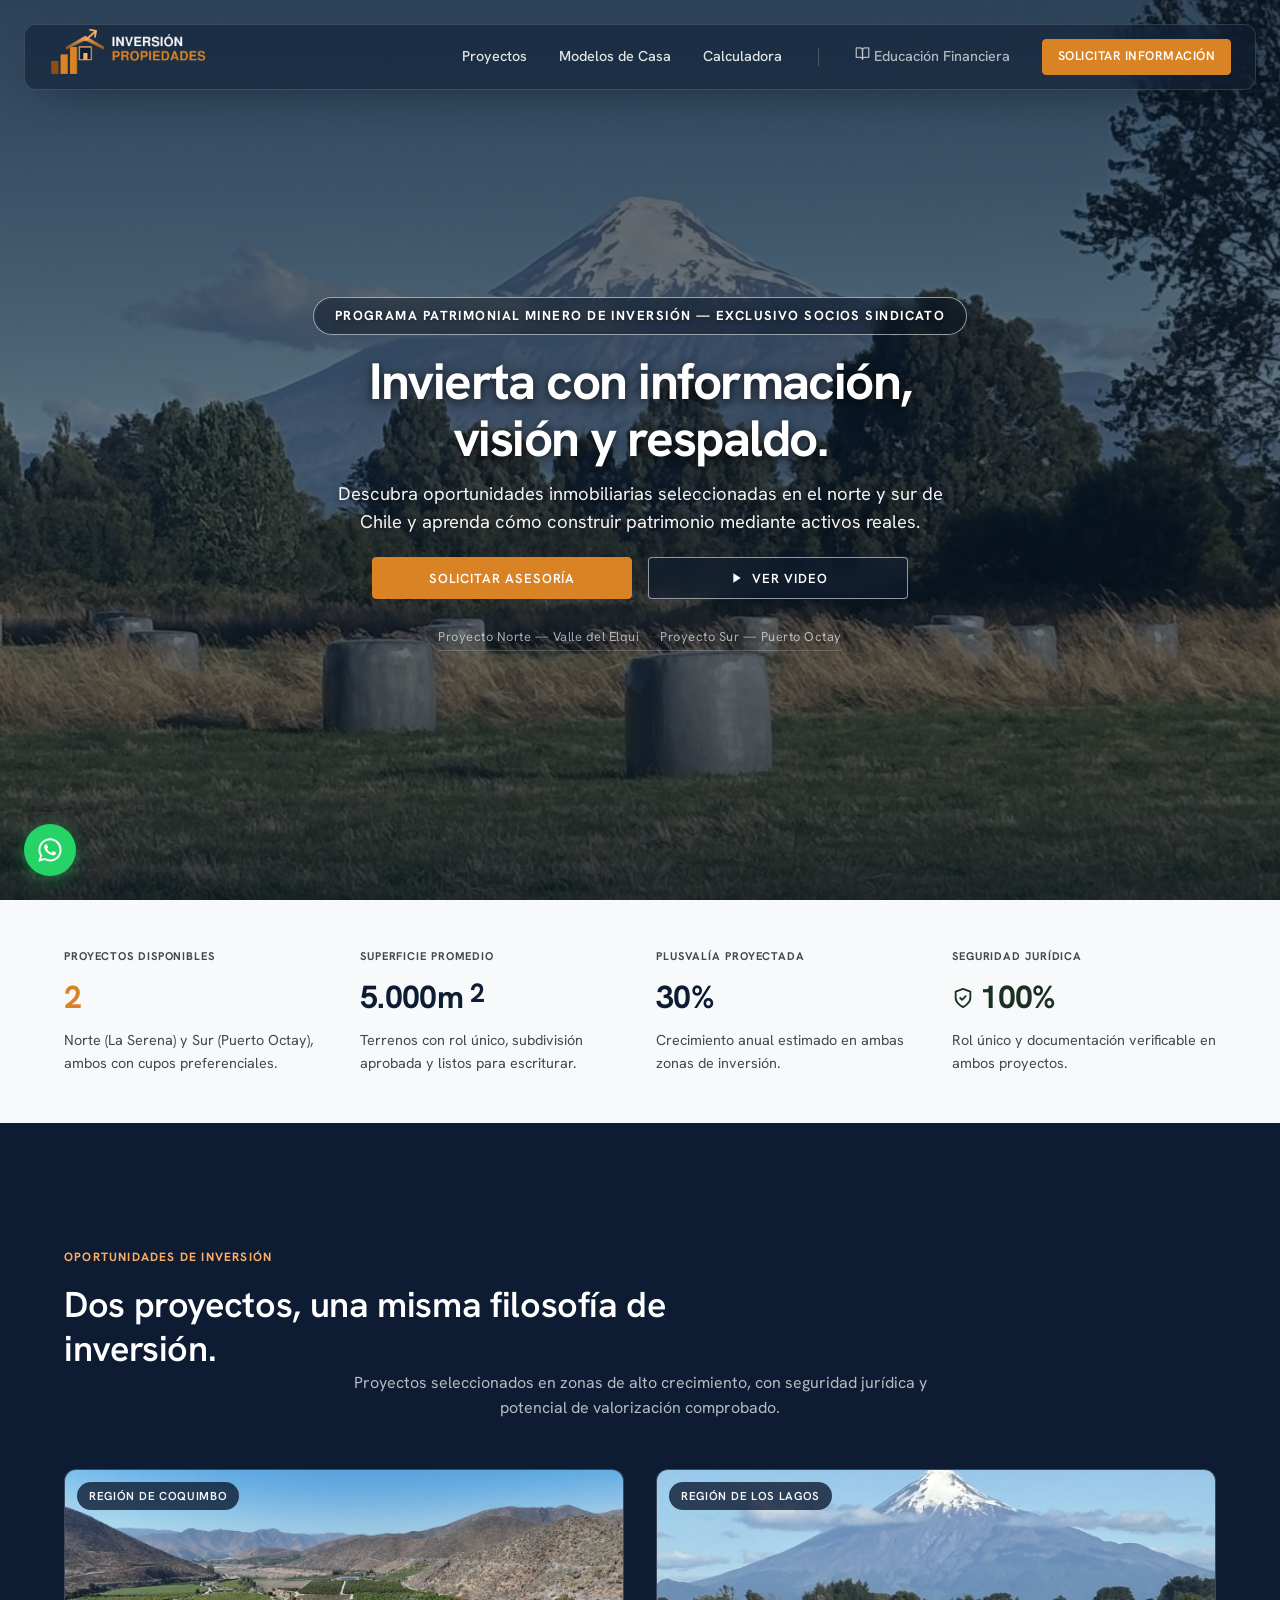
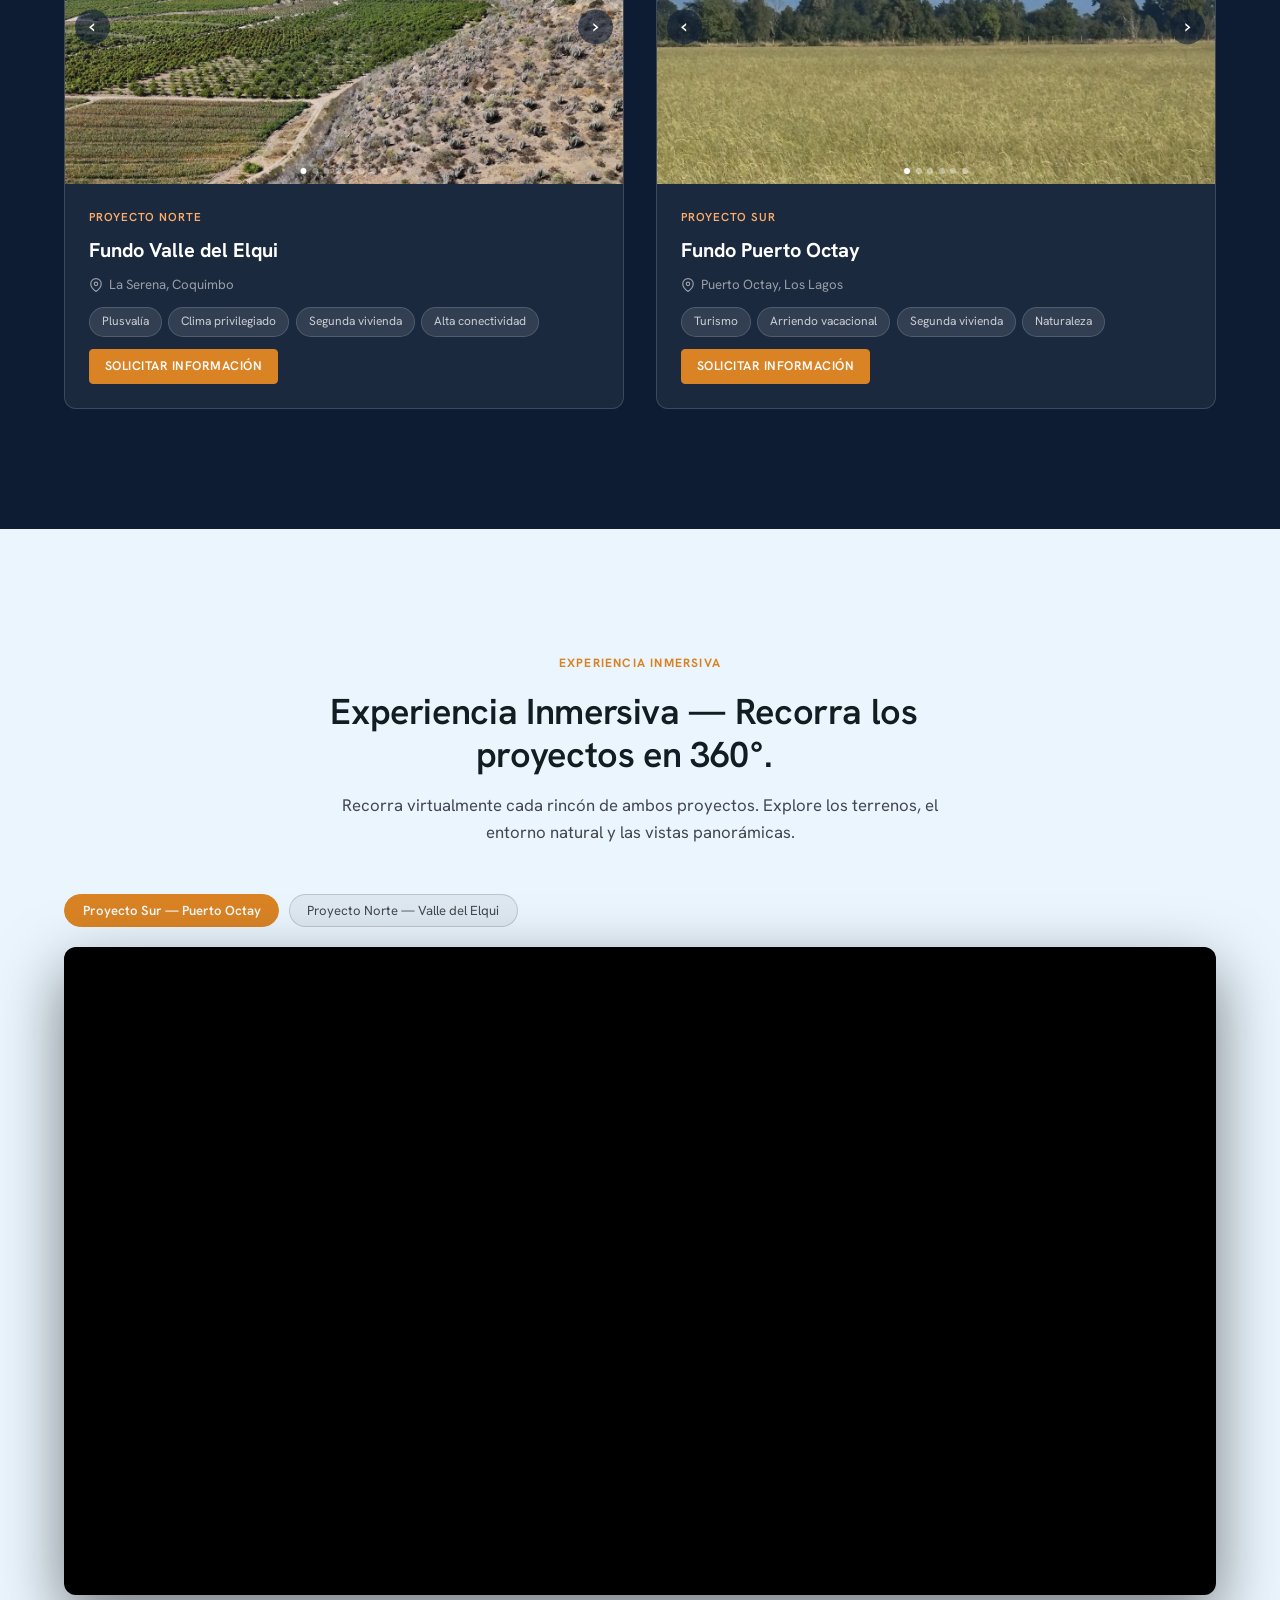
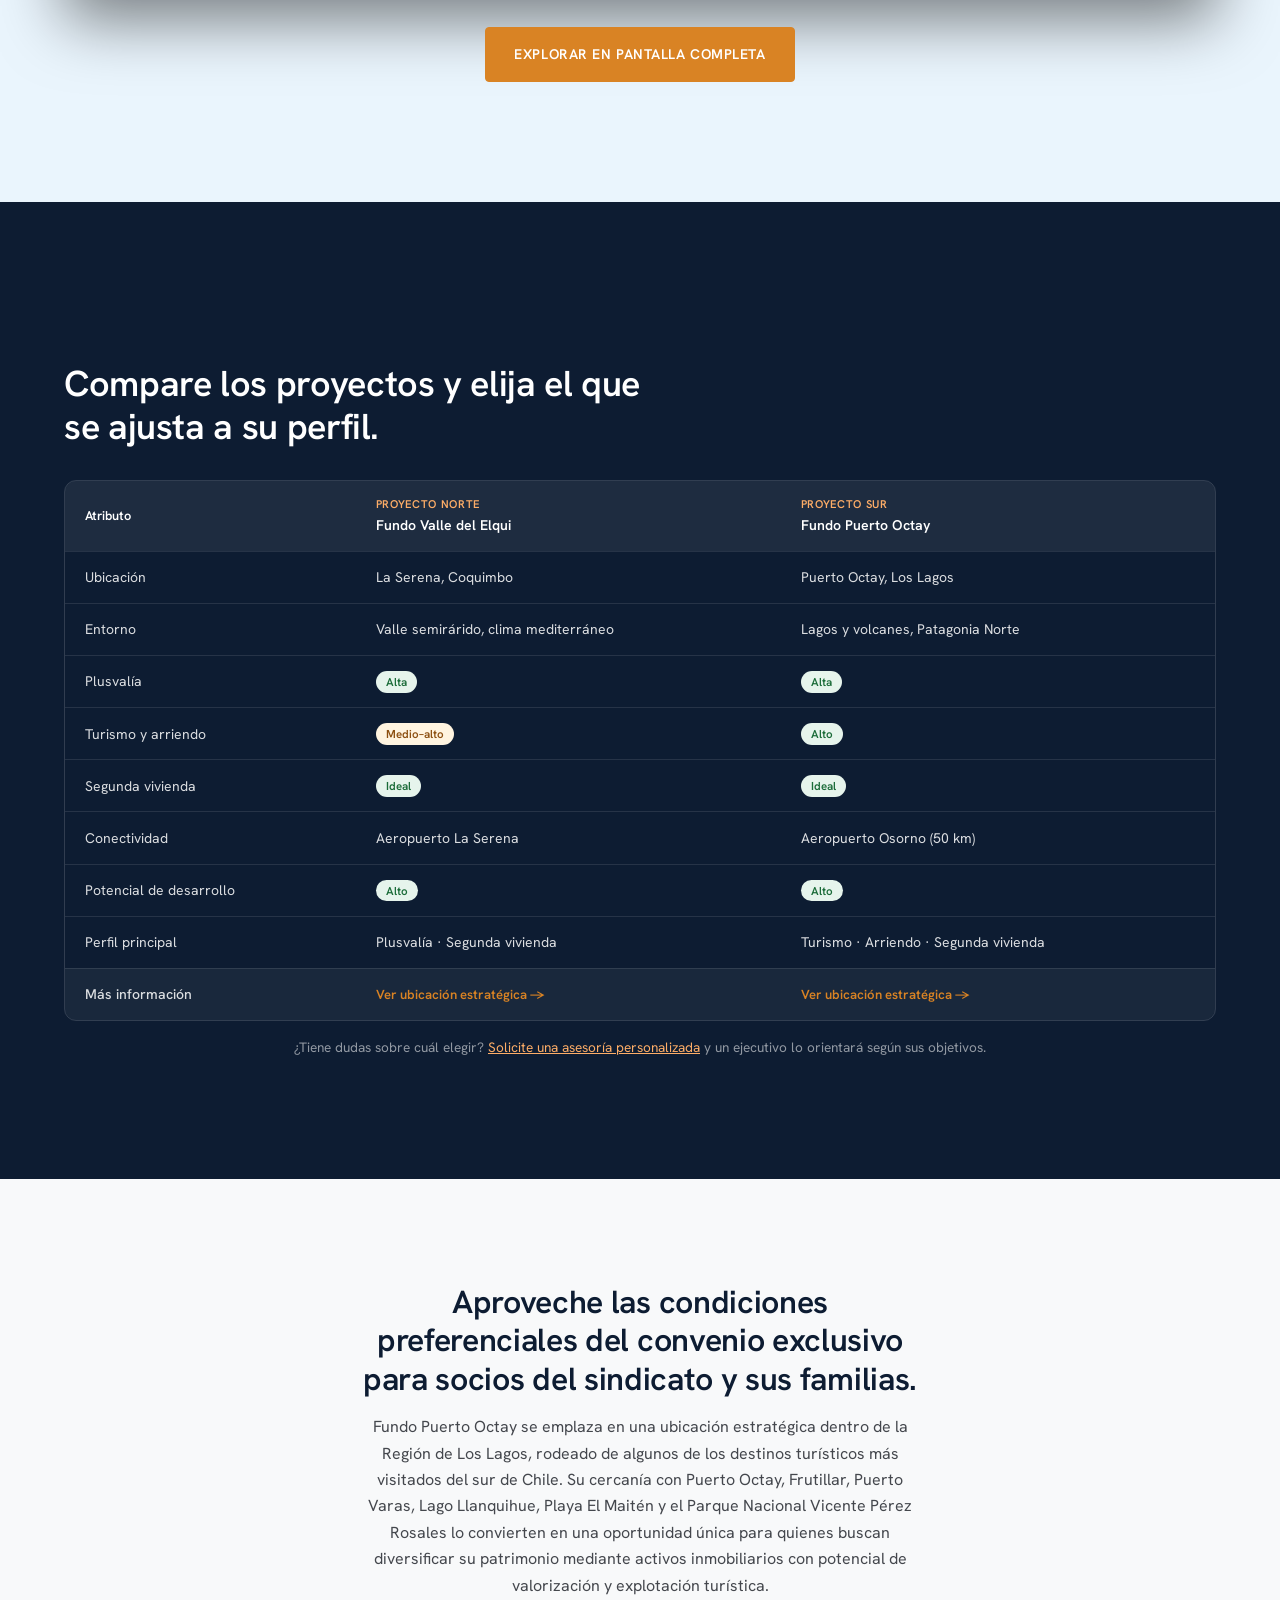
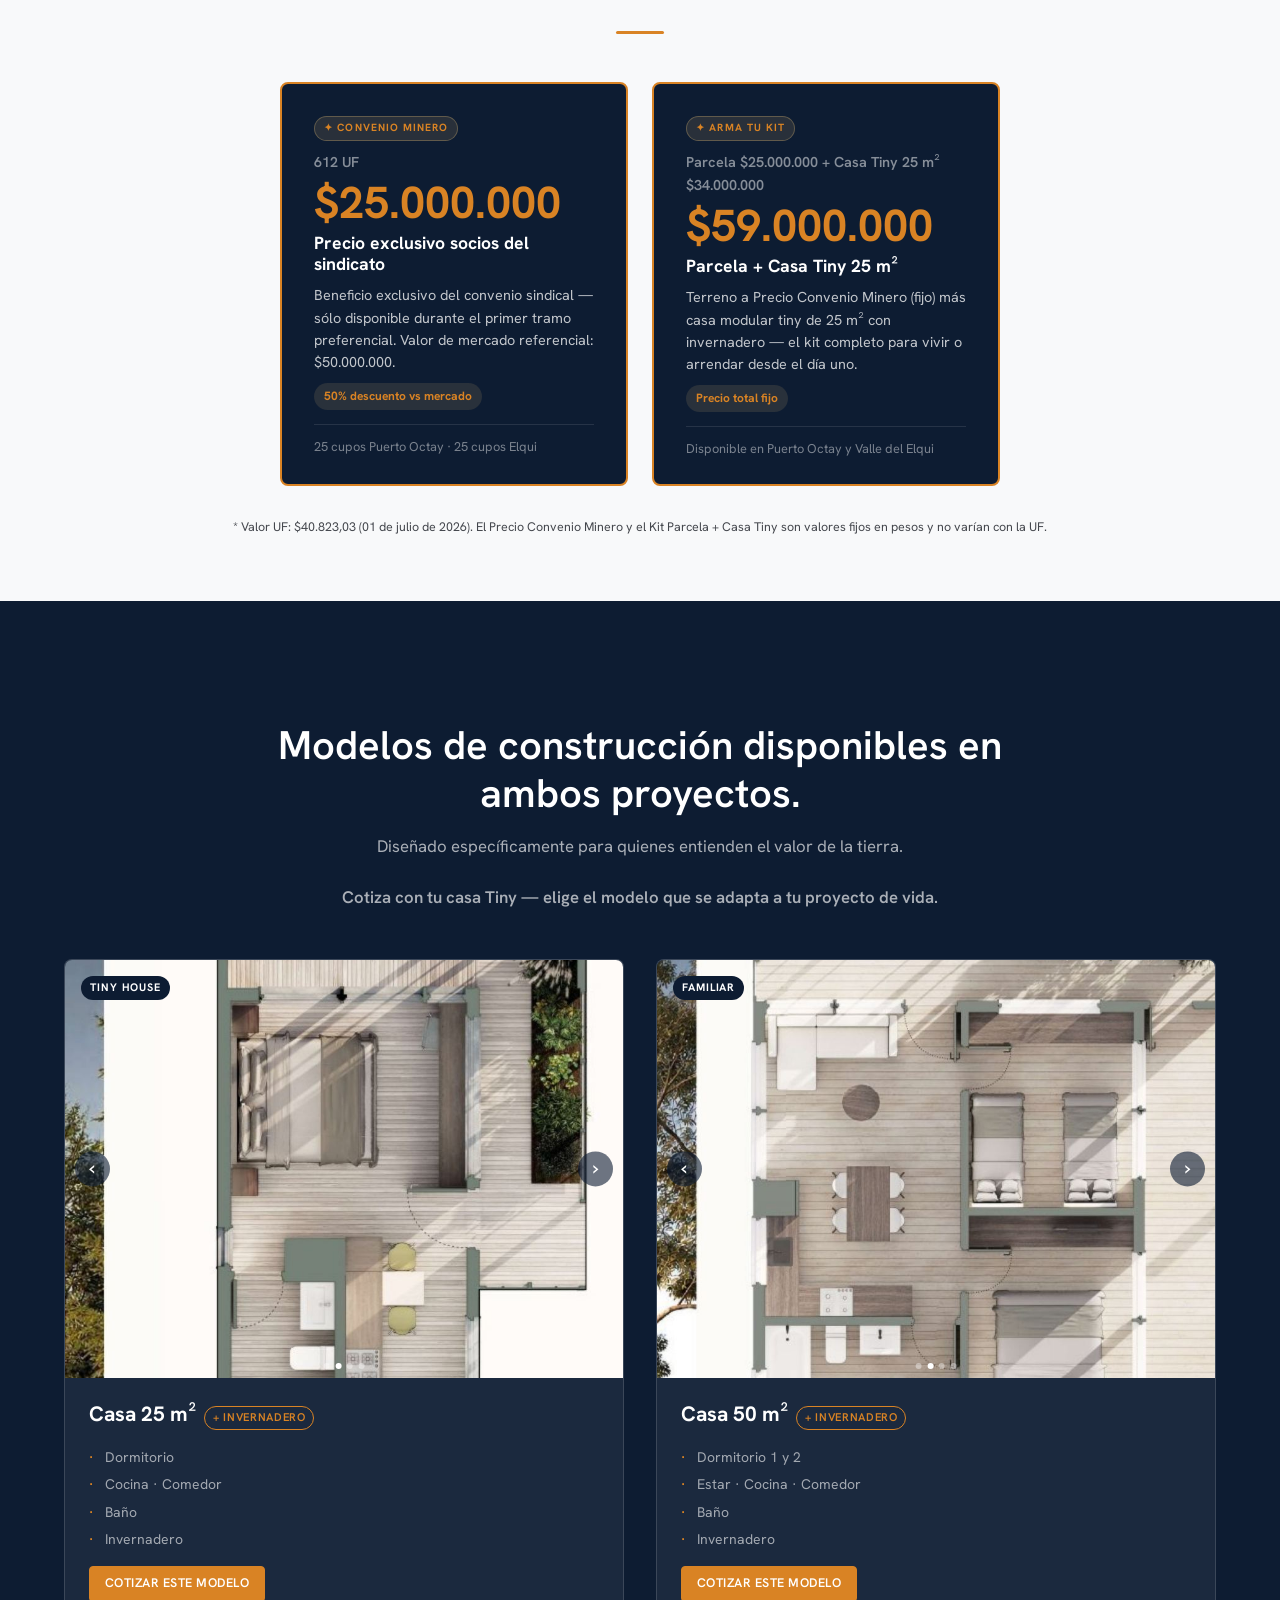
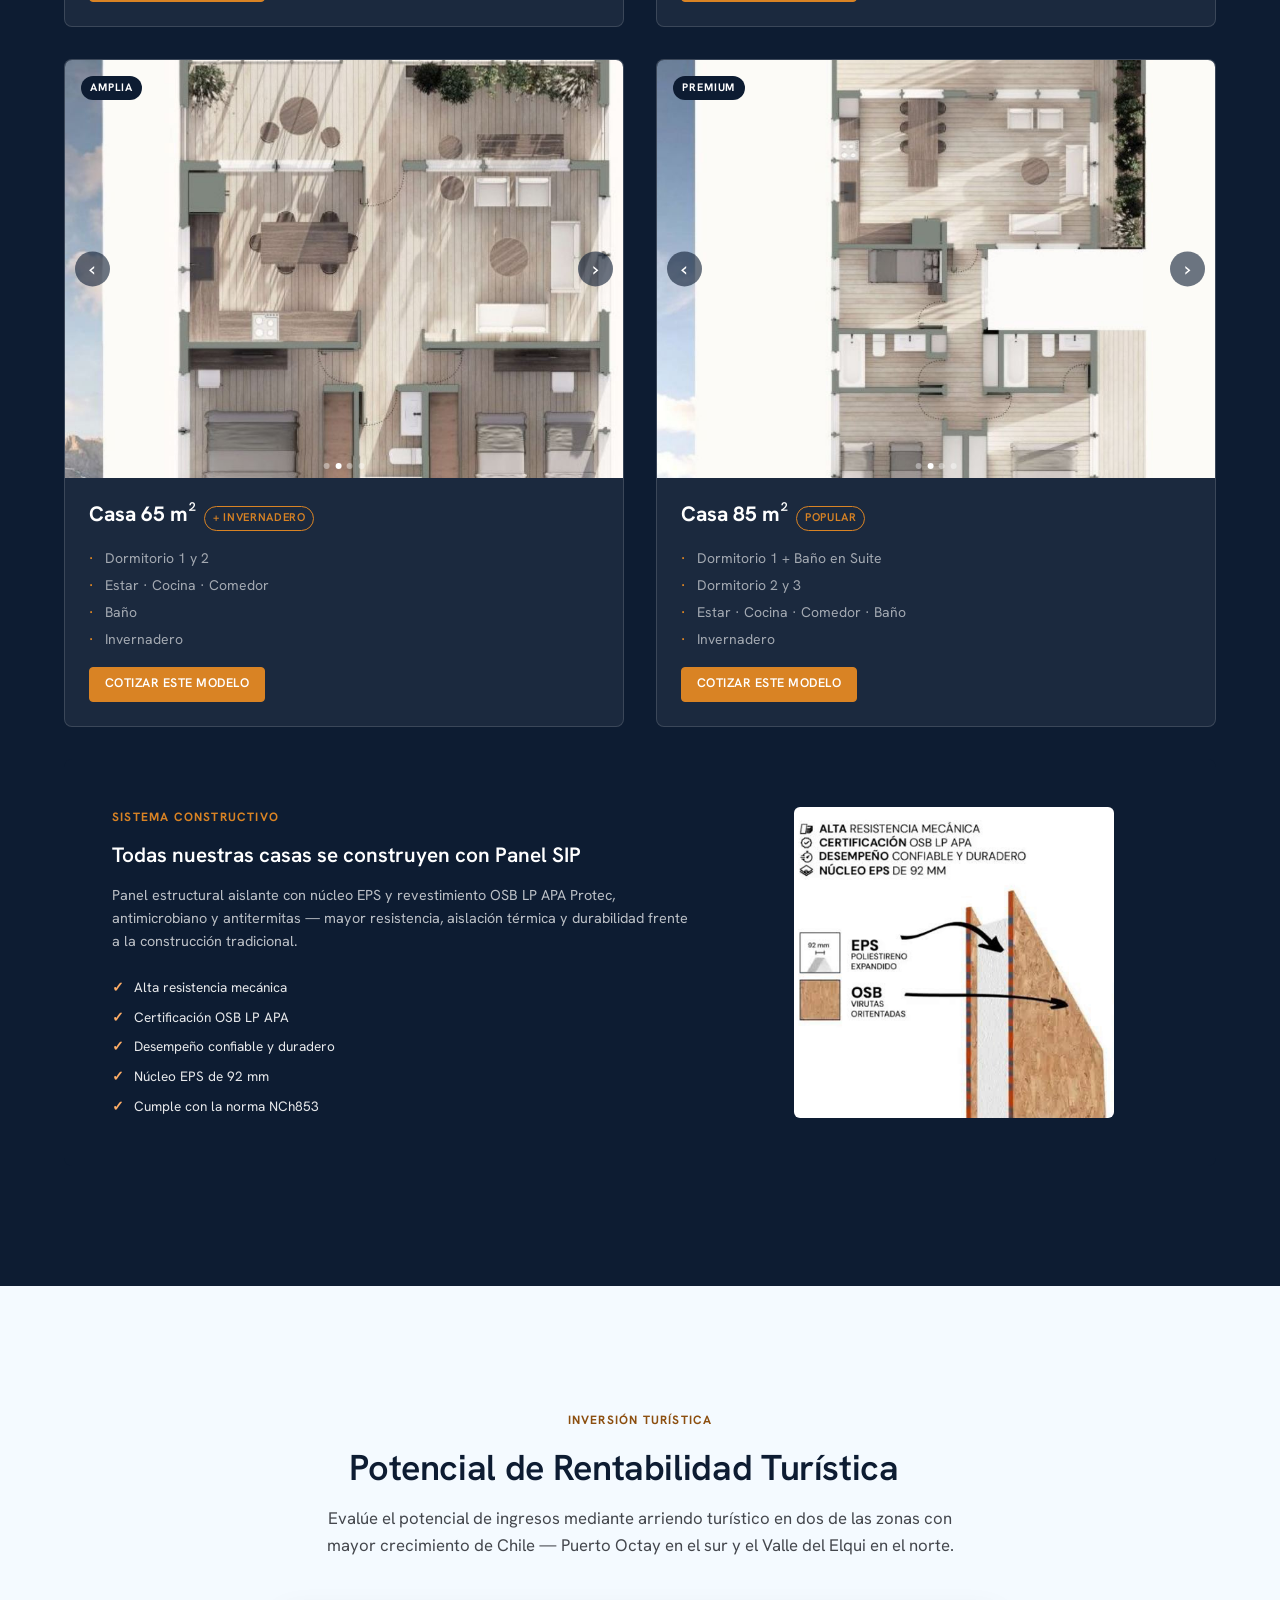
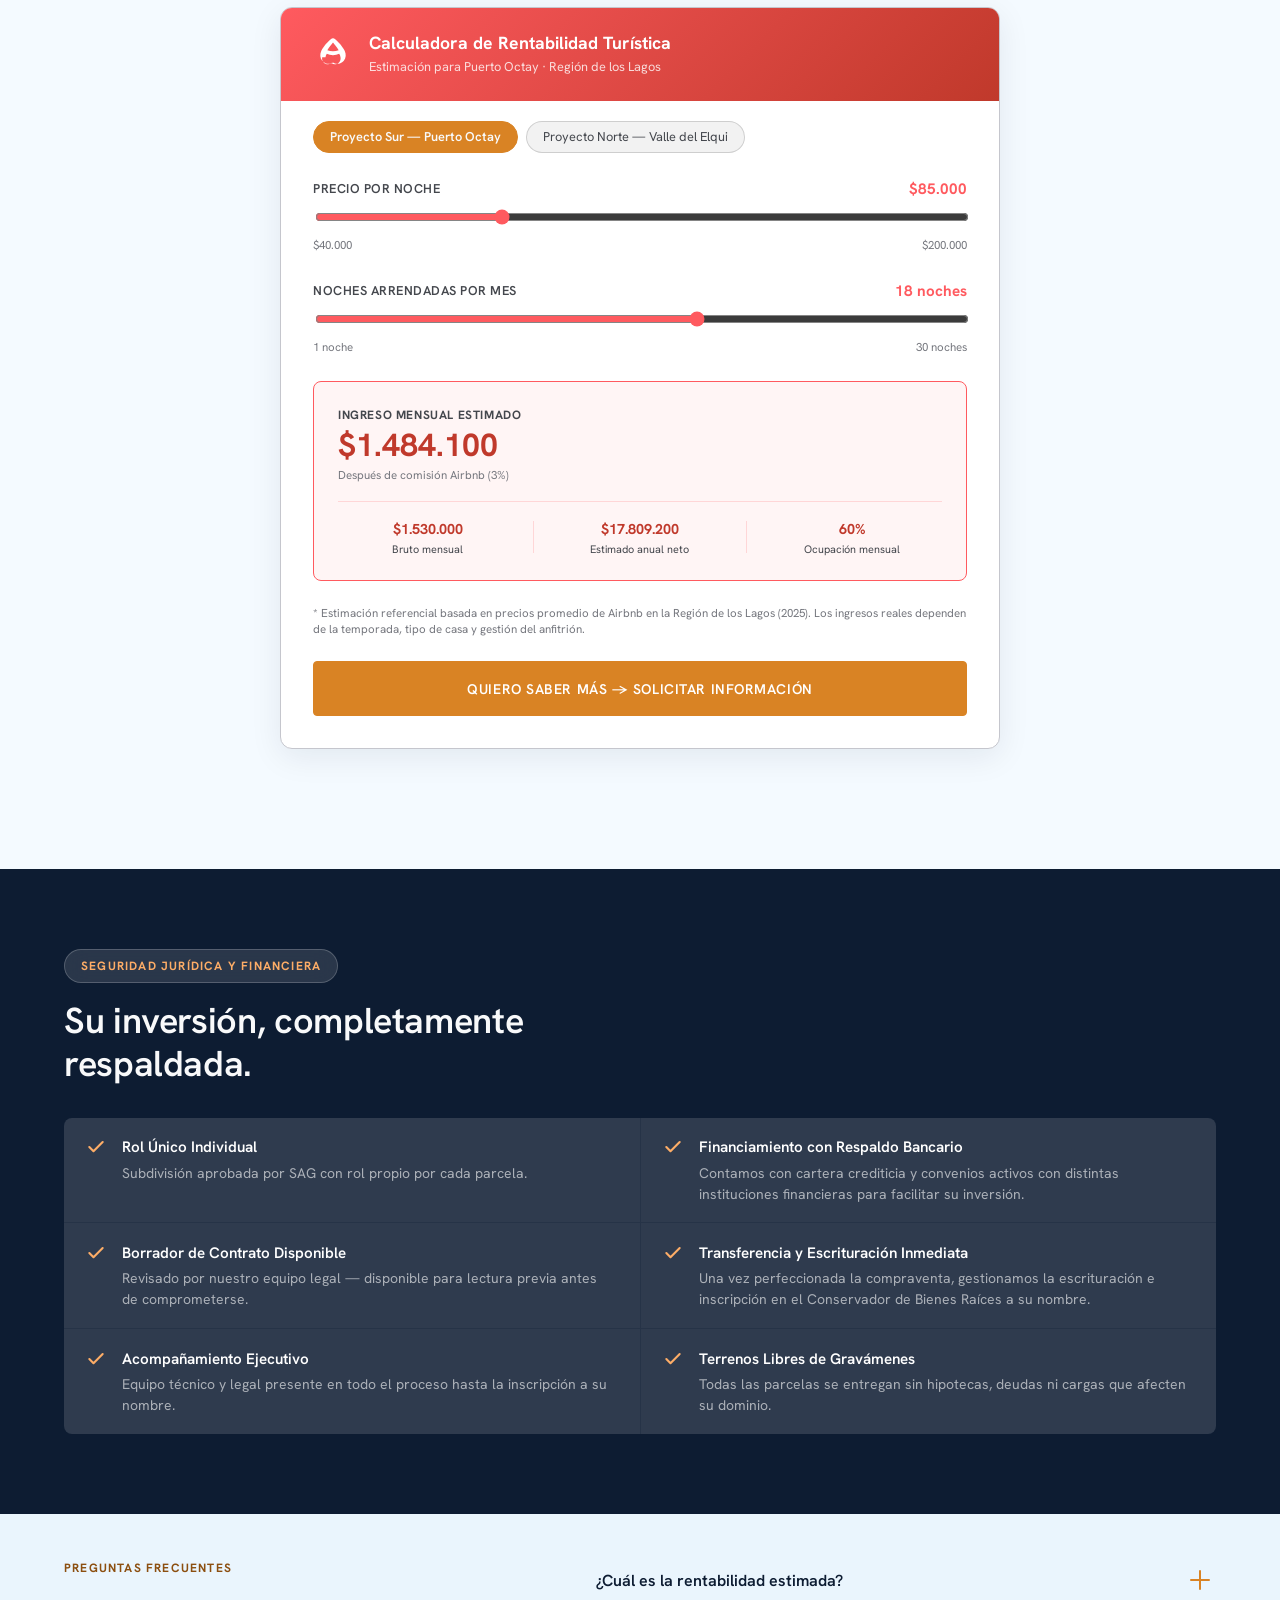
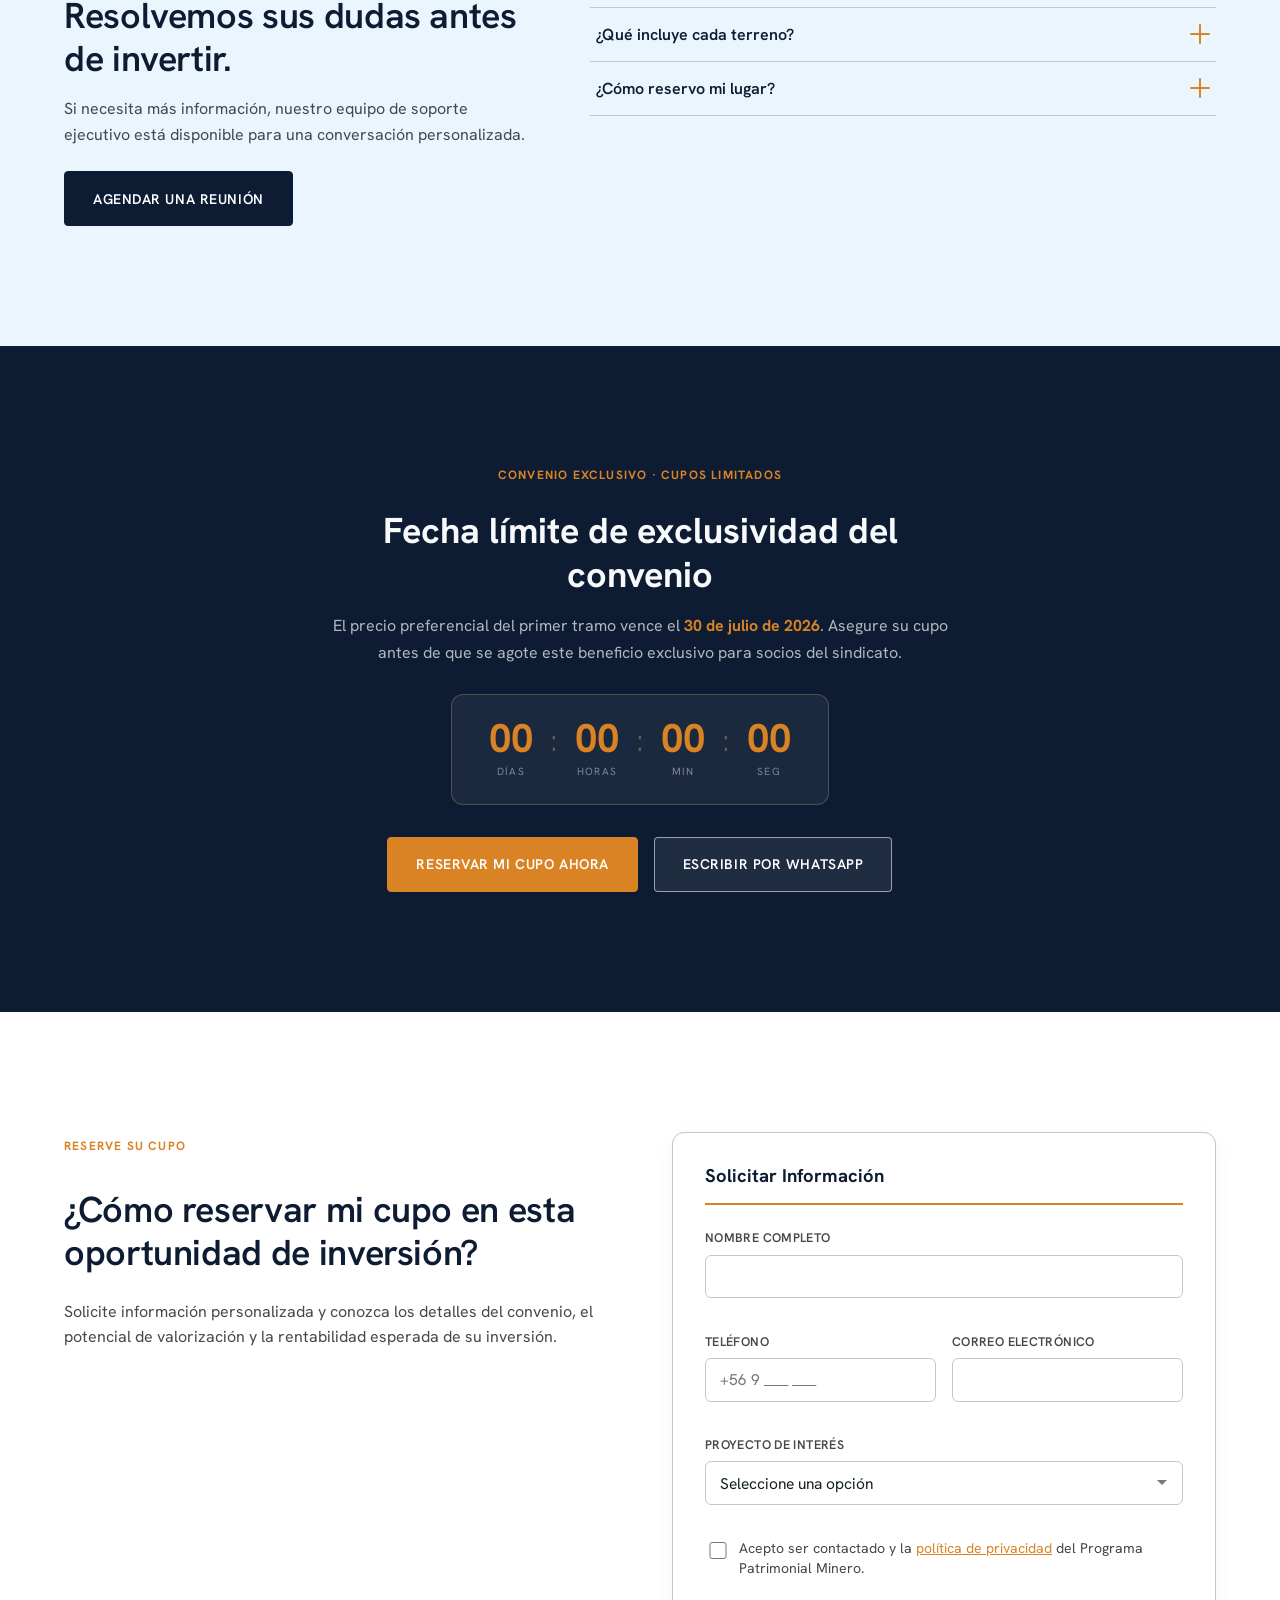
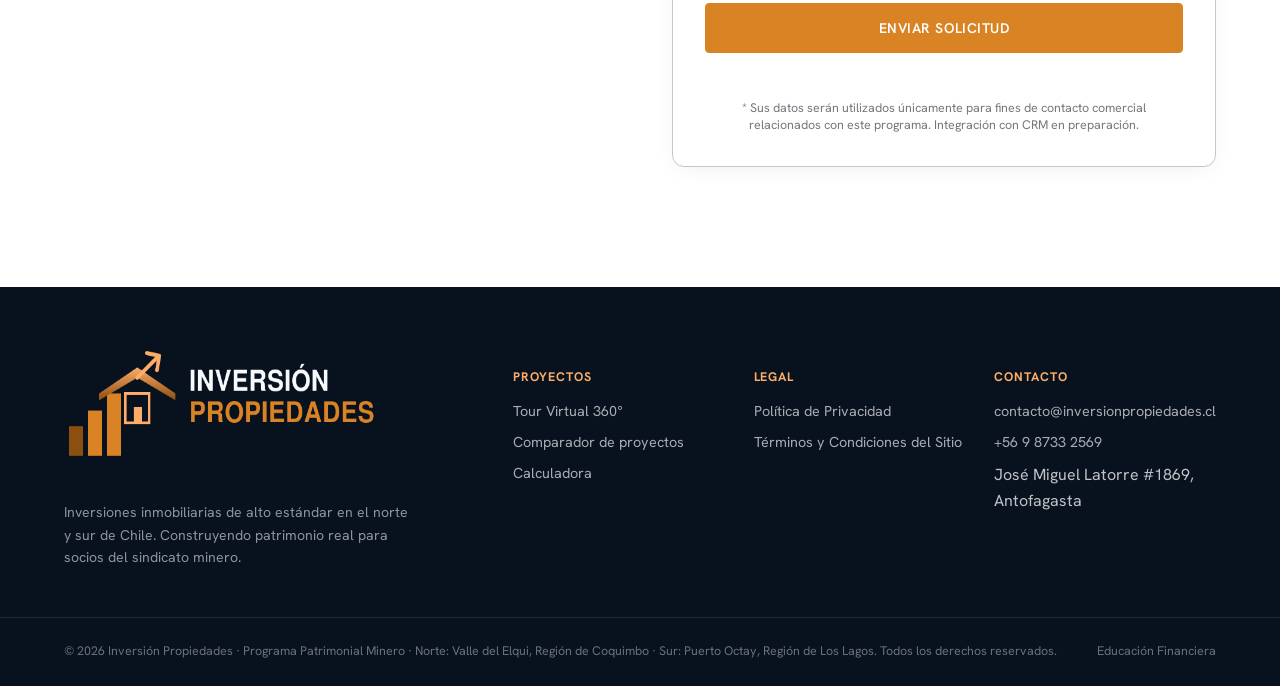
==== commit 457b1f5a: "fix: actualizar correo de contacto a contacto@inversionpropiedades.cl" ====
--- a/index.html
+++ b/index.html
@@ -923,7 +923,7 @@
 
       <nav class="footer__col" aria-label="Contacto">
         <h4>Contacto</h4>
-        <a href="mailto:contacto@miradorlosvolcanes.cl">contacto@miradorlosvolcanes.cl</a>
+        <a href="mailto:contacto@inversionpropiedades.cl">contacto@inversionpropiedades.cl</a>
         <a href="https://wa.me/56987332569?text=Hola%2C%20quiero%20informaci%C3%B3n%20sobre%20el%20Programa%20Patrimonial%20Minero" target="_blank" rel="noopener">+56 9 8733 2569</a>
         <span>José Miguel Latorre #1869, Antofagasta</span>
       </nav>
